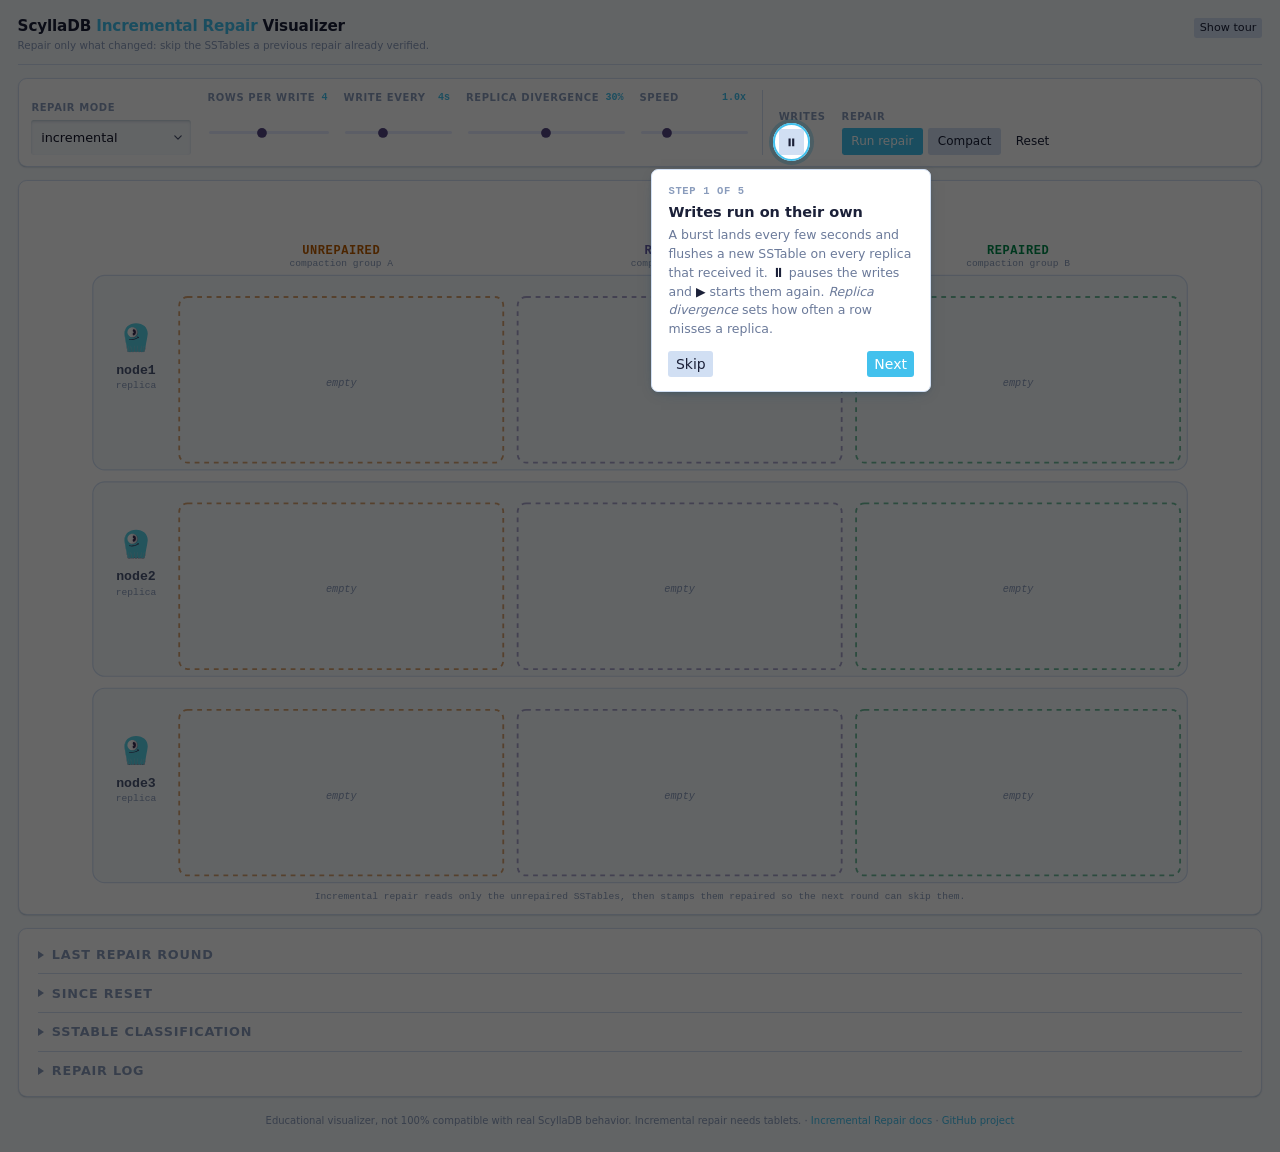
==== index.html @ 6dd3672c "Squashed 'docs/source/_extra/demos/repair-viz/' content from commit 6fc7d7c git-subtree-dir: docs/so" ====
<!doctype html>
<html lang="en">
<head>
<meta charset="UTF-8" />
<meta name="viewport" content="width=device-width, initial-scale=1" />
<title>ScyllaDB Incremental Repair — What Gets Read, What Gets Skipped</title>
<link rel="icon" type="image/svg+xml" href="favicon.svg" />
<script>
// ScyllaDB DS theme boot snippet (runs before the stylesheet so there's no flash).
// Same contract as the HA simulator: no manual toggle, just follow the OS.
(function () {
  var KEY = "scylladb-ds-theme";
  var root = document.documentElement;
  var sysDark = window.matchMedia("(prefers-color-scheme: dark)");
  function resolve(pref) { return pref === "system" ? (sysDark.matches ? "dark" : "light") : pref; }
  function setTheme(pref) { root.setAttribute("data-theme", resolve(pref)); }
  setTheme(localStorage.getItem(KEY) || "system");
  sysDark.addEventListener("change", function () {
    if ((localStorage.getItem(KEY) || "system") === "system") setTheme("system");
  });
})();
</script>
<link rel="stylesheet" href="scylladb-ds.css" />
<style>
  /* ---------- bridge: local var names -> ScyllaDB DS tokens ----------
     Same bridge the HA simulator uses, so both demos inherit whichever DS token
     is active for the current data-theme without rewriting every call site. */
  :root {
    --bg: var(--bg-page);
    --surface: var(--bg-surface);
    --surface-2: var(--bg-surface-alt);
    --border: var(--border-color);
    --text: var(--text-color);
    --text-dim: var(--text-muted);
    --text-faint: var(--text-disabled);

    --accent: var(--btn-primary-bg);
    --accent-ink: var(--btn-primary-text);
    --ok: var(--status-success);
    --ok-bg: var(--status-success-bg);
    --danger: var(--status-error);
    --danger-bg: var(--status-error-bg);
    --warn: var(--status-warning);
    --warn-bg: var(--status-warning-bg);
    --info: var(--status-info);
    --info-bg: var(--status-info-bg);

    /* The three repair classifications ScyllaDB actually keeps apart
       (replica::repair_sstable_classification): unrepaired, repairing, repaired. */
    --lane-unrepaired: var(--status-warning);
    --lane-repairing: var(--color-secondary-500);
    --lane-repaired: var(--status-success);

    --font-ui: var(--font-family);
  }

  * { box-sizing: border-box; }

  body {
    margin: 0;
    background: var(--bg);
    color: var(--text);
    font-family: var(--font-ui);
    font-size: 14px;
    line-height: 1.5;
  }

  .wrap {
    /* 80% zoom, same trick as the HA simulator: `zoom` reflows at the smaller size so the
       stage, side panel and log all fit one laptop screen. Scoped to .wrap so the tour's
       position:fixed overlay stays in true viewport coordinates. */
    zoom: 0.8;
    max-width: 1800px;
    margin: 0 auto;
    padding: 22px 22px 30px;
    display: flex;
    flex-direction: column;
    gap: 16px;
  }

  /* ---------- header ---------- */
  header.top {
    display: flex;
    align-items: baseline;
    justify-content: space-between;
    gap: 16px;
    flex-wrap: wrap;
    border-bottom: var(--border-w) solid var(--border);
    padding-bottom: 14px;
  }
  header.top h1 {
    font-size: 19px;
    font-weight: 700;
    margin: 0;
    letter-spacing: -0.01em;
    text-wrap: balance;
    font-family: var(--font-family);
  }
  header.top h1 span.accent { color: var(--accent); }
  header.top .sub { font-size: 13px; color: var(--text-faint); margin-top: 2px; }
  .head-actions { display: flex; gap: 8px; align-items: center; }

  /* ---------- controls ---------- */
  .controls {
    background: var(--surface);
    border: var(--border-w) solid var(--border);
    border-radius: var(--radius-xl);
    box-shadow: var(--shadow-1);
    padding: 14px 16px;
    display: flex;
    flex-wrap: wrap;
    gap: 16px 20px;
    align-items: flex-end;
  }
  .ctrl { display: flex; flex-direction: column; gap: 6px; min-width: 112px; }
  .ctrl label {
    font-size: 12.5px;
    text-transform: uppercase;
    letter-spacing: 0.06em;
    color: var(--text-faint);
    font-weight: 600;
    display: flex;
    justify-content: space-between;
    gap: 8px;
  }
  .ctrl label .val {
    font-family: var(--font-mono);
    font-variant-numeric: tabular-nums;
    color: var(--accent);
    font-weight: 700;
    letter-spacing: 0;
    text-transform: none;
  }
  .ctrl select.form-input { width: 100%; }
  #ctrlMode { min-width: 200px; }
  #ctrlMode select.form-input { font-size: 16px; padding-top: 10px; padding-bottom: 10px; }
  .divider { width: 1px; align-self: stretch; background: var(--border); }
  .actions { display: flex; gap: 6px; flex-wrap: wrap; align-items: center; }
  /* Tape-recorder transport for the writer. The DS icon font (./fonts/fonticon.ttf) is not
     vendored with the stylesheet, so .icon-play/.icon-pause would render as missing glyphs —
     these are inline SVG instead, inheriting the button's own colour. */
  .transport { display: flex; gap: 6px; align-items: center; }
  .transport .btn { padding: 8px; }
  .tape { width: 16px; height: 16px; display: block; fill: currentColor; }
  /* An author `display` beats the UA [hidden] rule, so the inactive glyph needs saying twice —
     without this the button shows the play triangle and the pause bars at once. */
  .tape[hidden] { display: none; }

  /* ---------- main layout ---------- */
  .stage-row {
    display: flex;
    gap: 16px;
    align-items: stretch;
    flex-wrap: wrap;
  }
  .stage-card {
    flex: 1 1 100%;
    background: var(--surface);
    border: var(--border-w) solid var(--border);
    border-radius: var(--radius-xl);
    box-shadow: var(--shadow-1);
    padding: 10px;
    min-width: 420px;
  }
  /* The stage takes 90% of the row width, centred. The viewBox is constant, so the height
     follows the width and the page does not jump as sstables come and go. The diagram scales
     with the frame, which also sets the size of its text. */
  #stage { width: 90%; height: auto; display: block; margin: 0 auto; }

  /* The stats panel sits under the stage. Each section is a fold, closed by default. */
  .side-card {
    flex: 1 1 100%;
    background: var(--surface);
    border: var(--border-w) solid var(--border);
    border-radius: var(--radius-xl);
    box-shadow: var(--shadow-1);
    padding: 8px 24px;
    display: flex;
    flex-direction: column;
  }
  .stat-block { border-top: var(--border-w) solid var(--border); padding: 4px 0; }
  .stat-block:first-child { border-top: none; }
  .stat-block[open] { padding-bottom: 16px; }
  .side-h {
    font-size: 16px;
    text-transform: uppercase;
    letter-spacing: 0.06em;
    color: var(--text-faint);
    font-weight: 600;
    margin: 0;
    display: inline;
  }
  .stat-block summary {
    cursor: pointer;
    list-style: none;
    display: flex;
    align-items: center;
    gap: 6px;
    gap: 10px;
    padding: 10px 0;
  }
  .stat-block summary::-webkit-details-marker { display: none; }
  .stat-block summary::before {
    content: "";
    width: 0; height: 0;
    border-left: 8px solid var(--text-faint);
    border-top: 6px solid transparent;
    border-bottom: 6px solid transparent;
    transition: transform .15s;
  }
  .stat-block[open] summary::before { transform: rotate(90deg); }
  .stat-block[open] summary { margin-bottom: 8px; }

  .kv { display: flex; justify-content: space-between; gap: 10px; font-size: 17px; padding: 3px 0; }
  .kv .k { color: var(--text-dim); }
  .kv .v { font-family: var(--font-mono); font-variant-numeric: tabular-nums; font-weight: 700; }
  .kv .v.ok { color: var(--ok); }
  .kv .v.warn { color: var(--warn); }
  .kv .v.dim { color: var(--text-faint); font-weight: 400; }

  .bar-row { margin-top: 10px; }
  .bar-label { display: flex; justify-content: space-between; font-size: 15px; color: var(--text-faint); margin-bottom: 5px; }
  .bar-label .amt { font-family: var(--font-mono); font-variant-numeric: tabular-nums; }
  .bar-track { height: 12px; background: var(--surface-2); border-radius: var(--radius-full); overflow: hidden; }
  .bar-fill { height: 100%; border-radius: var(--radius-full); transition: width .4s ease; }
  .bar-fill.full { background: var(--text-faint); }
  .bar-fill.inc { background: var(--ok); }

  .legend { display: flex; flex-direction: column; gap: 6px; }
  .legend-item { display: flex; align-items: center; gap: 10px; font-size: 17px; color: var(--text-dim); }
  .swatch { width: 16px; height: 16px; border-radius: 3px; border: 2px solid; flex: none; background: var(--surface); }
  .swatch.unrepaired { border-color: var(--lane-unrepaired); }
  .swatch.repairing { border-color: var(--lane-repairing); }
  .swatch.repaired { border-color: var(--lane-repaired); }
  .swatch.skipped { border-color: var(--text-faint); border-style: dashed; }

  .note { font-size: 15px; color: var(--text-faint); line-height: 1.5; }
  .note code, .mono { font-family: var(--font-mono); font-size: 14px; color: var(--text-dim); }

  /* ---------- log ---------- */
  /* The log is the last fold of the stats panel. */
  .log-actions { display: flex; justify-content: flex-end; margin-top: 8px; }
  .log-body {
    height: 190px;
    overflow-y: auto;
    font-family: var(--font-mono);
    font-size: 12.5px;
    padding-right: 10px;
    display: flex;
    flex-direction: column-reverse;
  }
  .log-line {
    padding: 3px 0;
    border-bottom: 1px dashed var(--border);
    display: flex;
    gap: 10px;
    color: var(--text-dim);
  }
  .log-line .t { color: var(--text-faint); flex: none; font-variant-numeric: tabular-nums; }
  .log-line .tag {
    flex: none;
    font-weight: 700;
    border-radius: var(--radius-sm);
    padding: 0 5px;
    min-width: 62px;
    text-align: center;
    font-size: 12.5px;
  }
  .log-line.success .tag { background: var(--ok-bg); color: var(--ok); }
  .log-line.fail .tag { background: var(--danger-bg); color: var(--danger); }
  .log-line.info .tag { background: var(--surface-2); color: var(--text-faint); }
  .log-line.warn .tag { background: var(--warn-bg); color: var(--warn); }
  .log-line.repair .tag { background: var(--info-bg); color: var(--info); }

  .page-footer {
    text-align: center;
    font-size: 12.5px;
    color: var(--text-faint);
    padding-top: 4px;
  }
  .page-footer a { color: var(--accent); text-decoration: none; }
  .page-footer a:hover, .page-footer a:focus-visible { text-decoration: underline; }

  /* ---------- svg elements ---------- */
  .band-box { fill: var(--surface-2); stroke: var(--border); stroke-width: 1; }
  .band-label { fill: var(--text); font-family: var(--font-mono); font-size: 11px; font-weight: 700; text-anchor: middle; }
  .band-sub { fill: var(--text-faint); font-family: var(--font-mono); font-size: 8px; text-anchor: middle; }

  .lane-box { fill: none; stroke-width: 1.5; stroke-dasharray: 4 4; opacity: .55; }
  .lane-box.unrepaired { stroke: var(--lane-unrepaired); }
  .lane-box.repairing { stroke: var(--lane-repairing); }
  .lane-box.repaired { stroke: var(--lane-repaired); }
  .lane-head { font-family: var(--font-mono); font-size: 10px; font-weight: 700; text-anchor: middle; letter-spacing: .05em; }
  .lane-head.unrepaired { fill: var(--lane-unrepaired); }
  .lane-head.repairing { fill: var(--lane-repairing); }
  .lane-head.repaired { fill: var(--lane-repaired); }
  .lane-sub { fill: var(--text-faint); font-family: var(--font-mono); font-size: 8px; text-anchor: middle; }
  /* Per-lane summaries hug the lane edges, so they need their own anchors — a presentation
     attribute would lose to the .lane-sub rule above. */
  .lane-meta { fill: var(--text-faint); font-family: var(--font-mono); font-size: 8px; text-anchor: start; }
  .lane-ovf { fill: var(--text-faint); font-family: var(--font-mono); font-size: 8px; text-anchor: end; }
  .lane-empty { fill: var(--text-faint); font-family: var(--font-mono); font-size: 8.5px; text-anchor: middle; font-style: italic; }

  .sst { transition: transform .45s cubic-bezier(.4,0,.2,1), opacity .3s; }
  .sst-box { fill: var(--surface); stroke-width: 1.8; rx: 5; }
  .sst.unrepaired .sst-box { stroke: var(--lane-unrepaired); }
  .sst.repairing .sst-box { stroke: var(--lane-repairing); }
  .sst.repaired .sst-box { stroke: var(--lane-repaired); }
  .sst.skipped .sst-box { stroke: var(--text-faint); stroke-dasharray: 4 3; }
  .sst.skipped { opacity: .45; }
  .sst-name { fill: var(--text); font-family: var(--font-mono); font-size: 9px; font-weight: 700; }
  .sst-size { fill: var(--text-faint); font-family: var(--font-mono); font-size: 8px; text-anchor: end; font-variant-numeric: tabular-nums; }
  .sst-rows { fill: var(--text-dim); font-family: var(--font-mono); font-size: 8px; }
  .sst-meta { font-family: var(--font-mono); font-size: 8px; font-variant-numeric: tabular-nums; }
  .sst-meta.zero { fill: var(--text-faint); }
  .sst-meta.set { fill: var(--lane-repaired); font-weight: 700; }
  .sst-flag {
    font-family: var(--font-mono); font-size: 8px; font-weight: 700; text-anchor: end;
    letter-spacing: .04em;
  }
  .sst-flag.skip { fill: var(--text-faint); }
  .sst-flag.read { fill: var(--lane-repairing); }


  .wire { fill: none; stroke: var(--lane-repairing); stroke-width: 1.4; stroke-dasharray: 5 4; opacity: .8; }
  .wire.match { stroke: var(--ok); }
  .wire-label {
    font-family: var(--font-mono); font-size: 9px; font-weight: 700; text-anchor: middle;
    paint-order: stroke; stroke: var(--surface); stroke-width: 3px; stroke-linejoin: round;
    fill: var(--lane-repairing);
  }
  .wire-label.match { fill: var(--ok); }
  .packet { fill: var(--lane-repairing); }
  .packet-label {
    font-family: var(--font-mono); font-size: 9px; font-weight: 700; text-anchor: middle;
    paint-order: stroke; stroke: var(--surface); stroke-width: 3px; stroke-linejoin: round;
    fill: var(--lane-repairing);
  }
  .phase-badge {
    font-family: var(--font-mono); font-size: 11.5px; font-weight: 700; letter-spacing: .06em;
    text-anchor: start; fill: var(--lane-repairing);
  }
  .arrow-head { fill: var(--lane-repairing); }

  ::-webkit-scrollbar { width: 8px; height: 8px; }
  ::-webkit-scrollbar-thumb { background: var(--border); border-radius: var(--radius-sm); }

  @media (prefers-reduced-motion: reduce) {
    * { transition-duration: 0.01ms !important; }
  }

  @media (max-width: 860px) {
    .controls { flex-direction: column; align-items: stretch; }
    .divider { display: none; }
    /* Narrow: let the stage shrink to the diagram's own aspect ratio instead of
       leaving a tall letterboxed frame around it. */
    .stage-card { min-height: 0; }
  }

  /* ---------- guided tour ---------- */
  .tour-overlay { position: fixed; inset: 0; z-index: 9998; background: transparent; }
  .tour-highlight {
    position: fixed;
    z-index: 9999;
    pointer-events: none;
    border: 2px solid var(--accent);
    border-radius: 10px;
    box-shadow: 0 0 0 9999px rgba(0, 0, 0, .6), 0 0 0 4px color-mix(in srgb, var(--accent) 35%, transparent);
    transition: left .2s ease, top .2s ease, width .2s ease, height .2s ease;
  }
  .tour-tooltip {
    position: fixed;
    z-index: 10000;
    width: 280px;
    max-width: calc(100vw - 24px);
    background: var(--bg-surface);
    border: var(--border-w) solid var(--border);
    border-radius: var(--radius-lg);
    box-shadow: var(--shadow-3);
    padding: 14px 16px;
    transition: left .2s ease, top .2s ease;
  }
  .tour-step {
    font-family: var(--font-mono);
    font-size: 10.5px;
    font-weight: 700;
    letter-spacing: .06em;
    color: var(--text-faint);
    text-transform: uppercase;
    margin-bottom: 4px;
  }
  .tour-title { font-size: 14.5px; font-weight: 700; color: var(--text-emphasis); margin: 0 0 6px; }
  .tour-body { font-size: 12.5px; color: var(--text-dim); line-height: 1.5; margin: 0 0 12px; }
  .tour-actions { display: flex; align-items: center; justify-content: space-between; gap: 8px; }
  .tour-actions-right { display: flex; gap: 6px; }
</style>
</head>
<body>
<div class="wrap">

  <header class="top">
    <div>
      <h1>ScyllaDB <span class="accent">Incremental Repair</span> Visualizer</h1>
      <div class="sub">Repair only what changed: skip the SSTables a previous repair already verified.</div>
    </div>
    <div class="head-actions">
      <button type="button" class="btn btn--xs" id="btnShowTour">Show tour</button>
    </div>
  </header>

  <div class="controls">
    <div class="ctrl" id="ctrlMode" title="nodetool cluster repair --incremental-mode <mode>">
      <label for="modeSelect">Repair Mode</label>
      <select id="modeSelect" class="form-input">
        <option value="incremental" selected>incremental</option>
        <option value="full">full</option>
        <option value="disabled">disabled</option>
      </select>
    </div>
    <div class="ctrl">
      <label>Rows per write <span class="val" id="rowsVal">4</span></label>
      <input type="range" id="rowsRange" min="1" max="8" value="4" step="1" />
    </div>
    <div class="ctrl" title="How often the auto-writer flushes a new burst of rows.">
      <label>Write every <span class="val" id="everyVal">4s</span></label>
      <input type="range" id="everyRange" min="1" max="10" value="4" step="1" />
    </div>
    <div class="ctrl" title="Chance that a given row never reaches a given replica — a dropped mutation, a node that was down, an expired hint. This is the divergence repair has to fix.">
      <label>Replica divergence <span class="val" id="divVal">30%</span></label>
      <input type="range" id="divRange" min="0" max="60" value="30" step="10" />
    </div>
    <div class="ctrl">
      <label>Speed <span class="val" id="speedVal">1.0x</span></label>
      <input type="range" id="speedRange" min="0.5" max="3" value="1" step="0.5" />
    </div>

    <div class="divider"></div>

    <div class="ctrl" style="min-width:auto;">
      <label>Writes</label>
      <div class="transport">
        <button type="button" class="btn btn--sm btn--icon" id="btnPauseWrites"
                title="Pause writes" aria-label="Pause writes" aria-pressed="false">
          <svg class="tape" id="iconPause" viewBox="0 0 16 16" aria-hidden="true">
            <path d="M4.4 3.2h2.7v9.6H4.4zM8.9 3.2h2.7v9.6H8.9z" />
          </svg>
          <svg class="tape" id="iconPlay" viewBox="0 0 16 16" aria-hidden="true" hidden>
            <path d="M4.8 3.1 12.9 8l-8.1 4.9z" />
          </svg>
        </button>
      </div>
    </div>

    <div class="ctrl" style="min-width:auto;">
      <label>Repair</label>
      <div class="actions">
        <button type="button" class="btn btn--sm btn--primary" id="btnRepair">Run repair</button>
        <button type="button" class="btn btn--sm" id="btnCompact">Compact</button>
        <button type="button" class="btn btn--sm btn--text" id="btnReset">Reset</button>
      </div>
    </div>
  </div>

  <div class="stage-row">
    <div class="stage-card">
      <svg id="stage" viewBox="0 0 920 598" xmlns="http://www.w3.org/2000/svg">
        <defs>
          <marker id="arrowSync" viewBox="0 0 10 10" refX="8.5" refY="5" markerWidth="7" markerHeight="7" orient="auto-start-reverse">
            <path class="arrow-head" d="M0,0 L10,5 L0,10 z"></path>
          </marker>
        <symbol id="scyllaLogo" viewBox="0 0 200 200">
<path d="M147.946 191.992C147.081 195.819 143.672 198.453 139.866 198.453C139.42 198.453 138.969 198.416 138.516 198.342L138.469 198.332L137.658 198.139L138.234 197.549C139.472 196.317 140.37 194.825 140.834 193.232C141.093 192.309 141.217 191.522 141.337 190.759C141.391 190.418 141.446 190.077 141.509 189.727L143.189 179.557C143.934 174.947 144.641 170.375 145.29 165.968C145.33 165.687 145.143 165.421 144.864 165.362C144.574 165.302 144.285 165.488 144.223 165.779C143.303 170.118 142.374 174.653 141.466 179.252L139.507 189.379C139.443 189.695 139.381 190.021 139.321 190.345C139.169 191.153 139.012 191.988 138.824 192.613C138.297 194.348 137.153 195.884 135.602 196.936C135.435 197.05 135.264 197.162 135.089 197.261C134.219 197.767 133.262 198.104 132.243 198.263C131.234 198.423 130.215 198.4 129.218 198.194C128.126 197.974 127.047 197.496 126.099 196.813L125.728 196.545L125.99 196.171C126.743 195.098 127.273 193.926 127.563 192.688C127.78 191.738 127.856 190.918 127.927 190.126C127.957 189.802 127.987 189.479 128.026 189.153L129.04 178.935C129.484 174.272 129.89 169.681 130.244 165.29C130.266 165.008 130.063 164.753 129.781 164.712C129.639 164.692 129.496 164.728 129.38 164.815C129.263 164.9 129.188 165.027 129.168 165.169C128.535 169.528 127.906 174.094 127.298 178.741L126.005 188.934C125.963 189.243 125.925 189.556 125.888 189.865C125.783 190.724 125.684 191.535 125.522 192.181C125.339 192.929 125.038 193.655 124.629 194.343C124.044 195.325 123.238 196.191 122.301 196.848L122.225 196.902C122.175 196.941 122.124 196.977 122.07 197.012C120.407 198.107 118.296 198.569 116.285 198.275C114.304 197.998 112.425 196.937 111.134 195.365C110.82 194.993 110.533 194.579 110.284 194.137L110.18 193.953L110.25 193.753C110.407 193.315 110.543 192.841 110.651 192.347C110.858 191.428 110.873 190.363 110.882 189.66L110.964 184.608C111.077 178.568 111.131 171.962 111.126 164.409C111.126 164.123 110.9 163.887 110.614 163.871C110.319 163.858 110.06 164.08 110.042 164.378C109.597 171.917 109.268 178.516 109.033 184.552L108.817 189.712C108.779 190.581 108.752 191.209 108.589 191.922C108.393 192.753 108.138 193.438 107.809 194.019C107.794 194.047 107.77 194.087 107.745 194.124C106.282 196.746 103.374 198.42 100.493 198.357H100.37C97.4903 198.357 94.7145 196.716 93.2882 194.152C93.2414 194.081 93.2164 194.041 93.1947 193.998C92.7988 193.305 92.5734 192.527 92.4197 191.927C92.251 191.171 92.2243 190.509 92.1876 189.595L91.9754 184.55C91.7249 178.179 91.3926 171.582 90.9617 164.378C90.9433 164.094 90.7061 163.871 90.4205 163.871C90.1216 163.871 89.8777 164.112 89.8777 164.409C89.8627 171.603 89.9145 178.211 90.033 184.608L90.1132 189.66C90.1182 190.764 90.1967 191.643 90.3504 192.354C90.469 192.864 90.6026 193.326 90.7562 193.757L90.828 193.954L90.7245 194.139C90.4756 194.579 90.1884 194.993 89.871 195.369C88.59 196.926 86.7144 197.989 84.7269 198.282C82.7211 198.578 80.6133 198.112 78.9398 197.005C78.8881 196.972 78.8363 196.934 78.7862 196.896L78.711 196.841C77.7757 196.18 76.9724 195.314 76.3861 194.335C75.977 193.65 75.6713 192.924 75.4826 192.178C75.3172 191.538 75.2204 190.734 75.1168 189.883C75.0784 189.567 75.04 189.248 74.9982 188.936L73.7039 178.736C73.0959 174.081 72.4663 169.514 71.835 165.165C71.7932 164.886 71.5477 164.679 71.2554 164.705C71.1101 164.717 70.9798 164.783 70.8846 164.893C70.7911 165.003 70.746 165.142 70.7577 165.285C71.1118 169.666 71.5176 174.257 71.9619 178.932L72.9757 189.158C73.0141 189.483 73.0442 189.808 73.0742 190.137C73.146 190.925 73.2195 191.739 73.4416 192.688C73.7389 193.92 74.2701 195.088 75.0233 196.158L75.2872 196.532L74.9164 196.799C73.9694 197.484 72.8905 197.966 71.7932 198.192C70.7995 198.405 69.7756 198.43 68.7535 198.265C67.7447 198.102 66.7911 197.762 65.9209 197.256C65.7455 197.155 65.5752 197.042 65.4065 196.927C63.8683 195.879 62.7242 194.347 62.1831 192.608C61.991 191.992 61.8357 191.164 61.687 190.365C61.6253 190.033 61.5618 189.7 61.4966 189.379L59.5359 179.247C58.629 174.653 57.702 170.119 56.7801 165.775C56.72 165.499 56.4594 165.315 56.1722 165.353C55.8766 165.396 55.6711 165.671 55.7129 165.965C56.3626 170.38 57.069 174.953 57.8139 179.557L59.4958 189.733C59.5593 190.077 59.6144 190.42 59.6678 190.762C59.7864 191.522 59.91 192.309 60.1756 193.233C60.6515 194.824 61.5551 196.316 62.786 197.542L63.434 198.189L62.5271 198.33C58.1647 199.048 54.0243 196.266 53.0623 192.008C52.9905 191.673 49.9909 177.646 46.5287 160.268L46.522 160.276C49.5366 180.672 51.5241 192.168 51.5609 192.341V192.349L51.5692 192.379C51.6293 192.643 51.7045 192.916 51.8014 193.215C51.8247 193.288 51.8515 193.359 51.8765 193.433L51.8982 193.494C51.96 193.67 52.0268 193.841 52.097 194.009C52.1437 194.121 52.1938 194.232 52.2456 194.343C52.3108 194.481 52.3776 194.614 52.4477 194.747L52.4728 194.795C52.5295 194.903 52.5863 195.011 52.6481 195.116C52.6832 195.176 52.7183 195.231 52.7533 195.287L52.7834 195.335C52.9922 195.674 53.221 196 53.4615 196.301L53.4949 196.344C53.6202 196.499 53.7571 196.655 53.9258 196.838L53.9959 196.912C54.1529 197.079 54.3049 197.228 54.4603 197.373L54.4653 197.378C54.4653 197.378 54.4786 197.389 54.4853 197.396L54.4886 197.399C56.3225 199.074 58.6808 199.992 61.1426 199.992C61.6804 199.992 62.2232 199.947 62.7576 199.859L63.6512 199.719L66.5422 199.269C67.1685 199.508 67.8216 199.684 68.4946 199.792C69.0174 199.877 69.5485 199.92 70.0713 199.92C70.751 199.92 71.4324 199.849 72.0972 199.706C73.3899 199.438 74.6709 198.868 75.7916 198.059L76.1623 197.791L76.8321 197.308C77.1427 197.595 77.4718 197.863 77.8175 198.106L77.8776 198.149C77.9494 198.202 78.0246 198.257 78.0997 198.307C79.6613 199.339 81.5887 199.914 83.5161 199.914C83.9921 199.914 84.4681 199.879 84.934 199.811C87.289 199.465 89.512 198.207 91.0301 196.361C91.3759 195.952 91.6999 195.488 91.9871 194.993C93.684 197.979 96.9592 199.904 100.355 199.904H100.463C100.52 199.904 100.577 199.904 100.634 199.904C104.012 199.904 107.282 197.981 108.998 194.998C109.28 195.485 109.602 195.947 109.958 196.369C111.476 198.219 113.704 199.477 116.061 199.806C116.517 199.872 116.996 199.907 117.472 199.907C119.401 199.907 121.327 199.339 122.893 198.307C122.977 198.252 123.047 198.2 123.119 198.147L123.176 198.106C123.518 197.865 123.845 197.6 124.156 197.316L124.824 197.8L125.195 198.067C126.321 198.878 127.603 199.445 128.906 199.708C129.561 199.842 130.237 199.912 130.91 199.912C131.43 199.912 131.954 199.87 132.47 199.789C133.319 199.656 134.134 199.418 134.905 199.076L137.292 199.643L138.104 199.836L138.129 199.84L138.154 199.845L138.201 199.855L138.227 199.86L138.254 199.865C138.782 199.952 139.32 199.997 139.852 199.997C144.392 199.997 148.412 196.784 149.412 192.357C149.454 192.161 151.445 180.211 154.663 159.306C151.123 177.117 148.018 191.651 147.946 191.988V191.992Z" fill="#3B2D55"/>
<path d="M100.5 39C62.5238 39 36 62.5028 36 96.1526C36 105.504 41.7103 136.124 46.5237 160.273C49.9876 177.652 52.9855 191.678 53.0574 192.013C54.0194 196.269 58.158 199.053 62.5222 198.335L63.4291 198.194L62.7811 197.547C61.5501 196.321 60.6483 194.828 60.1706 193.238C59.9067 192.314 59.7831 191.528 59.6629 190.767C59.6094 190.423 59.5543 190.081 59.4908 189.738L57.809 179.562C57.0658 174.958 56.3576 170.385 55.7079 165.97C55.6645 165.676 55.8699 165.401 56.1672 165.358C56.4561 165.32 56.7167 165.504 56.7751 165.78C57.6971 170.124 58.624 174.658 59.5309 179.252L61.4917 189.384C61.5568 189.703 61.6203 190.038 61.6821 190.37C61.8324 191.169 61.9861 191.997 62.1781 192.613C62.7193 194.35 63.8633 195.882 65.4015 196.932C65.5702 197.047 65.7406 197.16 65.9159 197.261C66.7861 197.767 67.7398 198.107 68.7485 198.27C69.7707 198.436 70.7945 198.411 71.7882 198.197C72.8855 197.971 73.9645 197.487 74.9114 196.804L75.2822 196.537L75.0183 196.163C74.2651 195.093 73.734 193.924 73.4367 192.693C73.2162 191.744 73.1411 190.93 73.0693 190.142C73.0392 189.813 73.0091 189.486 72.9707 189.163L71.9569 178.937C71.5127 174.262 71.1068 169.671 70.7527 165.29C70.741 165.145 70.7861 165.008 70.8797 164.898C70.9732 164.788 71.1051 164.722 71.2504 164.71C71.5427 164.683 71.7882 164.89 71.83 165.17C72.4613 169.521 73.091 174.086 73.6989 178.741L74.9933 188.941C75.0367 189.253 75.0734 189.571 75.1119 189.888C75.2154 190.739 75.3123 191.543 75.4776 192.183C75.6664 192.929 75.972 193.655 76.3812 194.34C76.9674 195.317 77.7708 196.183 78.706 196.846L78.7812 196.901C78.833 196.939 78.8831 196.977 78.9349 197.01C80.6084 198.117 82.7144 198.581 84.722 198.287C86.7078 197.994 88.5851 196.931 89.8661 195.374C90.1834 194.998 90.4707 194.584 90.7195 194.144L90.8231 193.959L90.7513 193.762C90.5976 193.33 90.464 192.869 90.3454 192.359C90.1901 191.648 90.1133 190.769 90.1082 189.665L90.0281 184.613C89.9095 178.215 89.8577 171.608 89.8728 164.414C89.8728 164.117 90.1149 163.876 90.4156 163.876C90.7012 163.876 90.9383 164.1 90.9567 164.383C91.3876 171.587 91.72 178.186 91.9705 184.555L92.1826 189.6C92.2193 190.514 92.2461 191.176 92.4147 191.932C92.5667 192.53 92.7939 193.31 93.1897 194.003C93.2114 194.046 93.2365 194.084 93.2832 194.157C94.7095 196.721 97.4854 198.361 100.365 198.361H100.488C103.369 198.423 106.277 196.75 107.74 194.129C107.765 194.091 107.79 194.052 107.804 194.024C108.133 193.443 108.388 192.758 108.584 191.927C108.746 191.214 108.774 190.586 108.812 189.717L109.028 184.557C109.263 178.521 109.592 171.922 110.037 164.383C110.055 164.085 110.314 163.863 110.609 163.876C110.895 163.892 111.119 164.128 111.121 164.414C111.126 171.967 111.072 178.573 110.959 184.613L110.877 189.665C110.868 190.368 110.855 191.433 110.646 192.352C110.538 192.846 110.402 193.32 110.245 193.758L110.175 193.958L110.279 194.142C110.528 194.584 110.815 194.998 111.129 195.37C112.42 196.942 114.299 198.004 116.28 198.28C118.291 198.574 120.402 198.112 122.065 197.017C122.119 196.982 122.169 196.946 122.22 196.907L122.296 196.853C123.234 196.196 124.039 195.33 124.624 194.348C125.033 193.66 125.334 192.934 125.517 192.186C125.679 191.54 125.778 190.727 125.883 189.87C125.92 189.561 125.958 189.248 126 188.939L127.293 178.746C127.901 174.098 128.53 169.533 129.163 165.174C129.183 165.031 129.26 164.904 129.375 164.82C129.491 164.733 129.634 164.697 129.776 164.717C130.059 164.757 130.261 165.012 130.239 165.295C129.885 169.685 129.477 174.277 129.035 178.94L128.021 189.158C127.983 189.486 127.952 189.807 127.922 190.131C127.849 190.923 127.774 191.743 127.558 192.693C127.268 193.931 126.738 195.103 125.985 196.176L125.723 196.55L126.094 196.818C127.041 197.501 128.121 197.979 129.213 198.199C130.211 198.405 131.229 198.43 132.238 198.268C133.257 198.109 134.214 197.772 135.084 197.266C135.259 197.165 135.43 197.054 135.597 196.941C137.148 195.889 138.292 194.353 138.819 192.618C139.007 191.993 139.164 191.158 139.316 190.35C139.378 190.026 139.438 189.702 139.502 189.384L141.461 179.257C142.369 174.658 143.296 170.123 144.218 165.784C144.28 165.493 144.569 165.307 144.859 165.366C145.138 165.425 145.325 165.692 145.285 165.973C144.636 170.38 143.931 174.952 143.184 179.562L141.504 189.732C141.441 190.082 141.386 190.421 141.332 190.764C141.212 191.526 141.088 192.316 140.829 193.236C140.365 194.83 139.467 196.322 138.229 197.554L137.653 198.144L138.464 198.337L138.511 198.347C138.964 198.421 139.416 198.458 139.861 198.458C143.667 198.458 147.076 195.822 147.941 191.997C148.013 191.659 151.118 177.125 154.658 159.314C159.43 135.308 164.995 105.347 164.995 96.1576C165 62.5028 138.476 39 100.5 39Z" fill="#57D1E5"/>
<path d="M54.462 54.5662C42.8093 64.6682 36 79.1076 36 96.1527C36 112.231 52.8853 191.213 53.0574 192.014C53.4382 193.699 54.3233 195.148 55.5158 196.244C51.3271 176.301 37.9975 111.661 37.9975 96.6778C37.9975 79.8853 44.0017 65.3928 54.462 54.5662Z" fill="#93E1EF"/>
<path d="M83.2338 63.6694C67.7631 63.6694 55.175 76.1944 55.175 91.5876C55.175 106.981 67.7631 119.506 83.2338 119.506C98.7045 119.506 111.292 106.981 111.292 91.5876C111.292 76.1944 98.7045 63.6694 83.2338 63.6694Z" fill="#4D9BB6"/>
<path d="M52.3909 89.3342C52.3909 104.727 64.9789 117.252 80.4513 117.252C95.9236 117.252 108.51 104.727 108.51 89.3342C108.51 73.9409 95.922 61.4143 80.4513 61.4143C64.9806 61.4143 52.3909 73.9393 52.3909 89.3342Z" fill="url(#paint0_linear_26_3)"/>
<path d="M99.6014 89.743C99.1905 101.465 90.7729 107.667 85.405 106.404C80.9056 105.346 80.3461 95.3948 83.1603 92.7824C85.0092 91.0675 88.6802 90.6022 88.7253 89.3641C88.7687 88.1277 85.1378 87.4082 83.4142 85.5686C80.7903 82.7684 82.0446 72.8807 86.6075 72.1363C92.0506 71.2489 100.012 78.019 99.6014 89.7413" fill="#3B2D55"/>
<g opacity="0.15">
<path d="M94.0297 74.9114C96.4615 77.9558 98.1734 82.4177 97.9763 88.0113C97.5655 99.7337 89.1478 105.935 83.7799 104.673C83.4292 104.589 83.1035 104.447 82.7996 104.264C83.4376 105.351 84.301 106.145 85.4033 106.404C90.7712 107.669 99.1889 101.465 99.5997 89.7429C99.8369 82.9711 97.2799 77.8561 94.0281 74.9114" fill="#3B2D55"/>
</g>
<path d="M63.1919 128.75C80.2509 131.226 98.1417 126.994 112.231 117.139C114.19 115.841 116.204 118.663 114.287 120.069C106.82 125.139 98.3922 128.787 89.5921 130.766C80.8004 132.749 71.6429 133.064 62.7526 131.697C61.9359 131.57 61.3764 130.811 61.5017 129.998C61.6269 129.192 62.3818 128.637 63.1919 128.752" fill="#4D9BB6"/>
<path d="M114.204 121.799C113.723 119.544 111.668 117.779 109.409 117.699C107.039 117.533 107.194 114.068 109.572 114.115C111.498 114.369 113.29 115.39 114.539 116.776C115.608 117.802 117.956 122.411 115.475 122.75C114.863 122.798 114.322 122.379 114.204 121.797" fill="#4D9BB6"/>
<path d="M62.6273 127.491C79.6863 129.967 97.5771 125.734 111.667 115.88C113.626 114.582 115.64 117.404 113.723 118.81C106.255 123.88 97.8276 127.527 89.0275 129.507C80.2358 131.489 71.0783 131.805 62.188 130.437C61.3713 130.311 60.8118 129.551 60.9371 128.739C61.0623 127.933 61.8173 127.378 62.6273 127.492" fill="#3B2D55"/>
<path d="M113.639 120.539C113.158 118.284 111.104 116.519 108.844 116.44C106.474 116.274 106.629 112.809 109.008 112.855C110.933 113.109 112.726 114.13 113.975 115.516C115.044 116.543 117.392 121.153 114.91 121.49C114.299 121.538 113.758 121.119 113.639 120.538" fill="#3B2D55"/>
<defs>
<linearGradient id="paint0_linear_26_3" x1="108.51" y1="89.3342" x2="52.3909" y2="89.3342" gradientUnits="userSpaceOnUse">
<stop stop-color="#CECAD5"/>
<stop offset="0.66" stop-color="white"/>
<stop offset="1" stop-color="white"/>
</linearGradient>
</defs>
</symbol>
        </defs>
        <g id="bgLayer"></g>
        <g id="sstLayer"></g>
        <g id="fxLayer"></g>
      </svg>
    </div>

    <aside class="side-card">
      <details class="stat-block">
        <summary><h2 class="side-h">Last repair round</h2></summary>
        <div class="kv"><span class="k">Mode</span><span class="v" id="statMode">—</span></div>
        <div class="kv"><span class="k">SSTables read</span><span class="v warn" id="statSstRead">—</span></div>
        <div class="kv"><span class="k">SSTables skipped</span><span class="v ok" id="statSstSkip">—</span></div>
        <div class="kv"><span class="k">Rows synced</span><span class="v" id="statRows">—</span></div>

        <div class="bar-row">
          <div class="bar-label"><span>Full repair would read</span><span class="amt" id="barFullAmt">—</span></div>
          <div class="bar-track"><div class="bar-fill full" id="barFull" style="width:0%"></div></div>
        </div>
        <div class="bar-row">
          <div class="bar-label"><span>This repair actually read</span><span class="amt" id="barIncAmt">—</span></div>
          <div class="bar-track"><div class="bar-fill inc" id="barInc" style="width:0%"></div></div>
        </div>
        <div class="kv" style="margin-top:8px;"><span class="k">I/O avoided</span><span class="v ok" id="statSaved">—</span></div>
      </details>

      <details class="stat-block">
        <summary><h2 class="side-h">Since reset</h2></summary>
        <div class="kv"><span class="k">Repair rounds</span><span class="v" id="statRounds">0</span></div>
        <div class="kv"><span class="k">Read by repair</span><span class="v" id="statCumRead">0.0 MiB</span></div>
        <div class="kv"><span class="k">Full repair total</span><span class="v dim" id="statCumFull">0.0 MiB</span></div>
        <div class="kv"><span class="k">Cumulative saving</span><span class="v ok" id="statCumSaved">—</span></div>
      </details>

      <details class="stat-block">
        <summary><h2 class="side-h">SSTable classification</h2></summary>
        <div class="legend">
          <div class="legend-item"><span class="swatch unrepaired"></span>Unrepaired — new writes</div>
          <div class="legend-item"><span class="swatch repairing"></span>Repairing — in this session</div>
          <div class="legend-item"><span class="swatch repaired"></span>Repaired — skipped next round</div>
          <div class="legend-item"><span class="swatch skipped"></span>Skipped — never opened</div>
        </div>
        <div class="note" style="margin-top:6px;">
          Repaired means <code>repaired_at != 0</code><br />and <code>&lt;= sstables_repaired_at</code>.
        </div>
        <div class="note" style="margin-top:4px;">
          The repaired and unrepaired groups compact separately and never merge.
        </div>
      </details>

      <details class="stat-block">
        <summary><h2 class="side-h">Repair log</h2></summary>
        <div class="log-body" id="logBody"></div>
        <div class="log-actions"><button type="button" class="btn btn--xs" id="btnClearLog">Clear</button></div>
      </details>
    </aside>
  </div>

  <footer class="page-footer">
    Educational visualizer, not 100% compatible with real ScyllaDB behavior. Incremental repair needs tablets.
    &middot; <a href="https://docs.scylladb.com/manual/stable/features/incremental-repair.html" target="_blank" rel="noopener noreferrer">Incremental Repair docs</a>
    &middot; <a href="https://github.com/tzach/repair-viz" target="_blank" rel="noopener noreferrer">GitHub project</a>
  </footer>

</div>

<script>
(function () {
  "use strict";

  const NS = "http://www.w3.org/2000/svg";

  // ---------- geometry ----------
  const PHASE_Y = 37;
  const LANE_HEAD_Y = 54;
  const LANE_SUB_Y = 64;
  const BAND_TOP = 72;
  const BAND_H = 162;
  const BAND_GAP = 10;
  const LABEL_W = 72;
  const LANE_X = [76, 358, 640];
  const LANE_W = 270;
  const CARD_W = 121, CARD_H = 38, CARD_GAP_X = 8, CARD_GAP_Y = 6;
  const CARD_COLS = 2, CARD_ROWS = 3;
  const SLOTS = CARD_COLS * CARD_ROWS;
  const LANES = ["unrepaired", "repairing", "repaired"];
  // Sync traffic leaves and lands in the middle (repairing) lane — that is the only data a
  // repair session actually exchanges.
  const SYNC_X = LANE_X[1] + LANE_W / 2;
  const GUTTER_X = LANE_X[1] + LANE_W + 6;

  // Every row is charged the same size, so "bytes read" and "bytes skipped" stay easy to
  // follow — the point is the ratio, not a realistic row width.
  const ROW_MIB = 0.5;
  const NODE_NAMES = ["node1", "node2", "node3"];
  const TOKEN_RANGE = "(-3074457345618258603, 3074457345618258602]";

  const bandTop = (i) => BAND_TOP + i * (BAND_H + BAND_GAP);
  const bandCY = (i) => bandTop(i) + BAND_H / 2;

  // ---------- state ----------
  const state = {
    mode: "incremental",
    // Writes run on their own by default: the cluster is never idle, so the unrepaired lane
    // keeps filling between repair rounds the way it does in production.
    autoWrite: true,
    writeEverySec: 4,
    rowsPerWrite: 4,
    divergence: 30,
    speed: 1,
    busy: false,
    phase: "",
    nextSstId: 1,
    nextKeyId: 1,
    round: 0,
    // system.tablets.sstables_repaired_at for this tablet — a counter the topology
    // coordinator bumps by one after every successful incremental repair round.
    sstablesRepairedAt: 0,
    nodes: NODE_NAMES.map((name) => ({ name, ssts: [] })),
    last: null,
    cum: { read: 0, full: 0 },
  };

  // ---------- dom ----------
  const $ = (id) => document.getElementById(id);
  const bgLayer = $("bgLayer"), sstLayer = $("sstLayer"), fxLayer = $("fxLayer");
  const logBody = $("logBody");

  function el(tag, attrs, text) {
    const n = document.createElementNS(NS, tag);
    for (const k in attrs) n.setAttribute(k, attrs[k]);
    if (text !== undefined) n.textContent = text;
    return n;
  }

  // ---------- helpers ----------
  const sleep = (ms) => new Promise((r) => setTimeout(r, ms / state.speed));
  const mib = (v) => v.toFixed(1) + " MiB";
  const pick = (a) => a[Math.floor(Math.random() * a.length)];
  const plural = (n, w) => `${n} ${w}${n === 1 ? "" : "s"}`;
  const rowText = (r) => (r.ver === 1 ? r.key : r.key + "#" + r.ver);

  function log(kind, msg) {
    const line = document.createElement("div");
    line.className = "log-line " + kind;
    const d = new Date();
    const t = String(d.getHours()).padStart(2, "0") + ":" + String(d.getMinutes()).padStart(2, "0") +
              ":" + String(d.getSeconds()).padStart(2, "0");
    const tag = { info: "info", success: "repaired", fail: "error", warn: "diverged", repair: "repair" }[kind];
    line.innerHTML = '<span class="t"></span><span class="tag"></span><span class="m"></span>';
    line.querySelector(".t").textContent = t;
    line.querySelector(".tag").textContent = tag;
    line.querySelector(".m").textContent = msg;
    logBody.prepend(line);
    while (logBody.children.length > 200) logBody.lastChild.remove();
  }

  // repair::is_repaired() — an SSTable is repaired only if it carries a repaired_at stamp that
  // the tablet's own counter has already reached.
  function isRepaired(sst) {
    return sst.repairedAt !== 0 && sst.repairedAt <= state.sstablesRepairedAt;
  }
  function laneOf(sst) {
    if (sst.being) return "repairing";
    return isRepaired(sst) ? "repaired" : "unrepaired";
  }

  // The repair reader sees one merged view of the SSTables it opened: the newest version of
  // every row, not every historical version. Obsolete versions are never compared.
  function mergedView(ssts) {
    const m = new Map();
    for (const s of ssts) for (const r of s.rows) {
      const cur = m.get(r.key);
      if (!cur || r.ver > cur) m.set(r.key, r.ver);
    }
    return m;
  }
  function allKeys() {
    const m = new Map();
    for (const n of state.nodes) for (const [k, v] of mergedView(n.ssts)) {
      if (!m.has(k) || v > m.get(k)) m.set(k, v);
    }
    return m;
  }
  function newSst(node, rows, repairedAt, being) {
    const s = {
      id: state.nextSstId++, rows: rows.slice(),
      bytes: rows.length * ROW_MIB, repairedAt: repairedAt || 0,
      being: !!being, skipped: false, flag: "",
    };
    s.name = "sst-" + s.id;
    node.ssts.push(s);
    return s;
  }

  // ---------- static stage ----------
  function buildStage() {
    bgLayer.textContent = "";
    bgLayer.appendChild(el("text", { id: "phaseBadge", class: "phase-badge", x: 8, y: PHASE_Y }));

    const laneSubs = ["compaction group A", "compaction locked", "compaction group B"];
    LANES.forEach((lane, l) => {
      const cx = LANE_X[l] + LANE_W / 2;
      bgLayer.appendChild(el("text", { class: "lane-head " + lane, x: cx, y: LANE_HEAD_Y }, lane.toUpperCase()));
      bgLayer.appendChild(el("text", { class: "lane-sub", x: cx, y: LANE_SUB_Y }, laneSubs[l]));
    });

    state.nodes.forEach((node, i) => {
      const top = bandTop(i);
      bgLayer.appendChild(el("rect", { class: "band-box", x: 4, y: top, width: 912, height: BAND_H, rx: 10 }));
      const use = el("use", { href: "#scyllaLogo", x: 40 - 15, y: top + 34, width: 30, height: 30 });
      use.setAttributeNS("http://www.w3.org/1999/xlink", "xlink:href", "#scyllaLogo");
      bgLayer.appendChild(use);
      bgLayer.appendChild(el("text", { class: "band-label", x: 40, y: top + 82 }, node.name));
      bgLayer.appendChild(el("text", { class: "band-sub", x: 40, y: top + 94 }, "replica"));

      LANES.forEach((lane, l) => {
        bgLayer.appendChild(el("rect", {
          class: "lane-box " + lane, x: LANE_X[l], y: top + 18, width: LANE_W, height: 138, rx: 7,
        }));
        bgLayer.appendChild(el("text", { id: `meta-${i}-${l}`, class: "lane-meta", x: LANE_X[l] + 8, y: top + 13 }));
        bgLayer.appendChild(el("text", { id: `ovf-${i}-${l}`, class: "lane-ovf", x: LANE_X[l] + LANE_W - 8, y: top + 13 }));
        bgLayer.appendChild(el("text", { id: `empty-${i}-${l}`, class: "lane-empty", x: LANE_X[l] + LANE_W / 2, y: top + 92 }));
      });
    });

    bgLayer.appendChild(el("text", {
      class: "lane-sub", x: 460, y: 592,
    }, "Incremental repair reads only the unrepaired SSTables, then stamps them repaired so the next round can skip them."));
  }

  // ---------- render ----------
  function slotXY(l, top, idx) {
    const col = idx % CARD_COLS, row = Math.floor(idx / CARD_COLS);
    return [LANE_X[l] + 10 + col * (CARD_W + CARD_GAP_X), top + 24 + row * (CARD_H + CARD_GAP_Y)];
  }

  function rowsLabel(rows) {
    if (!rows.length) return "(no rows)";
    const parts = rows.map(rowText);
    let out = parts[0];
    for (let i = 1; i < parts.length; i++) {
      const nxt = out + "," + parts[i];
      if (nxt.length > 18) return out + ",+" + (parts.length - i);
      out = nxt;
    }
    return out;
  }

  function makeCard(sst) {
    const g = el("g", { class: "sst", "data-id": sst.id });
    g.appendChild(el("rect", { class: "sst-box", x: 0, y: 0, width: CARD_W, height: CARD_H, rx: 5 }));
    g.appendChild(el("text", { class: "sst-name", x: 7, y: 13 }));
    g.appendChild(el("text", { class: "sst-size", x: CARD_W - 7, y: 13 }));
    g.appendChild(el("text", { class: "sst-rows", x: 7, y: 24 }));
    g.appendChild(el("text", { class: "sst-meta", x: 7, y: 34 }));
    g.appendChild(el("text", { class: "sst-flag", x: CARD_W - 7, y: 34 }));
    g.style.opacity = "0";
    sstLayer.appendChild(g);
    requestAnimationFrame(() => { g.style.opacity = "1"; });
    return g;
  }

  function render() {
    $("phaseBadge").textContent = state.phase;

    const seen = new Set();
    state.nodes.forEach((node, i) => {
      const top = bandTop(i);
      LANES.forEach((lane, l) => {
        const list = node.ssts.filter((s) => laneOf(s) === lane);
        let bytes = 0;
        list.forEach((s, idx) => {
          bytes += s.bytes;
          seen.add(s.id);
          let g = sstLayer.querySelector(`[data-id="${s.id}"]`);
          if (!g) g = makeCard(s);
          if (idx >= SLOTS) { g.style.display = "none"; return; }
          g.style.display = "";
          const [x, y] = slotXY(l, top, idx);
          g.setAttribute("transform", `translate(${x},${y})`);
          g.setAttribute("class", "sst " + lane + (s.skipped ? " skipped" : ""));
          g.children[1].textContent = s.name;
          g.children[2].textContent = s.bytes.toFixed(1) + "M";
          g.children[3].textContent = rowsLabel(s.rows);
          const meta = g.children[4];
          meta.textContent = "repaired_at=" + s.repairedAt;
          meta.setAttribute("class", "sst-meta " + (s.repairedAt ? "set" : "zero"));
          const flag = g.children[5];
          flag.textContent = s.flag;
          flag.setAttribute("class", "sst-flag " + (s.flag === "SKIPPED" ? "skip" : "read"));
        });
        $(`meta-${i}-${l}`).textContent = list.length ? `${list.length} sst · ${mib(bytes)}` : "";
        $(`ovf-${i}-${l}`).textContent = list.length > SLOTS ? `+${list.length - SLOTS} more` : "";
        $(`empty-${i}-${l}`).textContent = list.length ? "" : "empty";
      });
    });

    sstLayer.querySelectorAll(".sst").forEach((g) => {
      if (!seen.has(Number(g.dataset.id))) g.remove();
    });
    renderStats();
  }

  function renderStats() {
    $("statRounds").textContent = state.round;
    const L = state.last;
    if (!L) {
      ["statMode", "statSstRead", "statSstSkip", "statRows", "statSaved"].forEach((k) => { $(k).textContent = "—"; });
      $("barFullAmt").textContent = $("barIncAmt").textContent = "—";
      $("barFull").style.width = $("barInc").style.width = "0%";
    } else {
      $("statMode").textContent = L.mode;
      $("statSstRead").textContent = `${L.readCount} · ${mib(L.readBytes)}`;
      $("statSstSkip").textContent = `${L.skipCount} · ${mib(L.skipBytes)}`;
      $("statRows").textContent = String(L.rowsSynced);
      const total = L.readBytes + L.skipBytes;
      $("barFullAmt").textContent = mib(total);
      $("barIncAmt").textContent = mib(L.readBytes);
      $("barFull").style.width = "100%";
      $("barInc").style.width = (total ? (L.readBytes / total) * 100 : 0).toFixed(0) + "%";
      $("statSaved").textContent = total ? ((L.skipBytes / total) * 100).toFixed(0) + "%" : "0%";
    }
    $("statCumRead").textContent = mib(state.cum.read);
    $("statCumFull").textContent = mib(state.cum.full);
    $("statCumSaved").textContent = state.cum.full
      ? (((state.cum.full - state.cum.read) / state.cum.full) * 100).toFixed(0) + "%" : "—";
  }

  // ---------- effects ----------
  function elbow(i, j, label, match) {
    const y1 = bandCY(i), y2 = bandCY(j), edge = LANE_X[1] + LANE_W;
    const g = el("g", {});
    g.appendChild(el("path", {
      class: "wire" + (match ? " match" : ""),
      d: `M${edge - 4},${y1} L${GUTTER_X},${y1} L${GUTTER_X},${y2} L${edge - 4},${y2}`,
      "marker-end": match ? "" : "url(#arrowSync)",
    }));
    const t = el("text", { class: "wire-label" + (match ? " match" : ""), x: GUTTER_X + 2, y: (y1 + y2) / 2 }, label);
    t.setAttribute("transform", `rotate(-90 ${GUTTER_X + 2} ${(y1 + y2) / 2})`);
    g.appendChild(t);
    fxLayer.appendChild(g);
    return g;
  }

  function flyRow(iFrom, iTo, label) {
    return new Promise((res) => {
      const y1 = bandCY(iFrom), y2 = bandCY(iTo);
      const d = `M${SYNC_X},${y1} Q${SYNC_X + 150},${(y1 + y2) / 2} ${SYNC_X},${y2}`;
      const guide = el("path", { class: "wire", d, opacity: ".3" });
      fxLayer.appendChild(guide);
      const len = guide.getTotalLength();
      const g = el("g", {});
      g.appendChild(el("circle", { class: "packet", r: 5, cx: 0, cy: 0 }));
      g.appendChild(el("text", { class: "packet-label", x: 0, y: -9 }, label));
      fxLayer.appendChild(g);
      const dur = 620 / state.speed, t0 = performance.now();
      (function step(now) {
        const k = Math.min(1, (now - t0) / dur);
        const e = k < 0.5 ? 2 * k * k : 1 - Math.pow(-2 * k + 2, 2) / 2;
        const p = guide.getPointAtLength(e * len);
        g.setAttribute("transform", `translate(${p.x},${p.y})`);
        if (k < 1) requestAnimationFrame(step);
        else { g.remove(); guide.remove(); res(); }
      })(performance.now());
    });
  }

  function clearFx() { fxLayer.textContent = ""; }

  // ---------- actions ----------
  function setBusy(b) {
    state.busy = b;
    // Writes are deliberately left enabled: a client keeps writing while a repair runs, and the
    // SSTables it flushes are not part of the running session — they stay unrepaired and wait for
    // the next round.
    ["btnRepair", "btnCompact", "btnReset", "modeSelect"].forEach((id) => { $(id).disabled = b; });
  }

  function writeRows() {
    const known = allKeys();
    const batch = [];
    for (let i = 0; i < state.rowsPerWrite; i++) {
      const keys = [...known.keys()];
      if (keys.length >= 3 && Math.random() < 0.35) {
        const k = pick(keys);
        const ver = (known.get(k) || 0) + 1;
        known.set(k, ver);
        batch.push({ key: k, ver });
      } else {
        const k = "k" + String(state.nextKeyId++).padStart(2, "0");
        known.set(k, 1);
        batch.push({ key: k, ver: 1 });
      }
    }

    // Spread each row over the replicas. A row that misses a replica is the divergence repair
    // exists to fix: a dropped mutation, a replica that was down, a hint that expired.
    const got = state.nodes.map(() => []);
    const missed = [];
    for (const r of batch) {
      const hit = state.nodes.map(() => Math.random() * 100 >= state.divergence);
      if (!hit.some(Boolean)) hit[Math.floor(Math.random() * hit.length)] = true;
      hit.forEach((h, i) => { if (h) got[i].push(r); });
      const lost = state.nodes.filter((_, i) => !hit[i]).map((n) => n.name);
      if (lost.length) missed.push(`${rowText(r)}→${lost.join("/")}`);
    }

    state.nodes.forEach((node, i) => {
      if (!got[i].length) return;
      const s = newSst(node, got[i], 0, false);
      log("info", `${node.name}: flushed ${s.name} — ${plural(s.rows.length, "row")}, ${mib(s.bytes)}, repaired_at=0 (unrepaired)`);
    });
    if (missed.length) log("warn", `rows that did not reach every replica: ${missed.join("  ")}`);
    else log("info", "all rows reached all three replicas — replicas already agree");
    scheduleAutoWrite();
    if (state.busy) {
      log("info", "written during a repair session — these sstables are not part of it and stay unrepaired until the next round");
    }
    render();
  }

  // Chained setTimeout rather than setInterval: a changed interval takes effect on the next
  // tick, and two bursts can never overlap.
  let writeTimer = null;
  function scheduleAutoWrite() {
    clearTimeout(writeTimer);
    if (!state.autoWrite) return;
    writeTimer = setTimeout(() => { writeRows(); scheduleAutoWrite(); }, state.writeEverySec * 1000);
  }
  function showTape(svg, on) {
    if (on) svg.removeAttribute("hidden");
    else svg.setAttribute("hidden", "");
  }
  function setAutoWrite(on) {
    state.autoWrite = on;
    const b = $("btnPauseWrites");
    // Transport convention: show the action the click performs — pause bars while running,
    // play triangle while stopped. These are SVG elements, and `hidden` is an HTMLElement IDL
    // attribute only: assigning `.hidden` on them sets a dead expando, so toggle the attribute.
    showTape($("iconPause"), on);
    showTape($("iconPlay"), !on);
    b.classList.toggle("btn--primary", !on);
    b.setAttribute("aria-pressed", String(!on));
    const label = on ? "Pause writes" : "Resume writes";
    b.title = label;
    b.setAttribute("aria-label", label);
    scheduleAutoWrite();
  }

  async function runRepair() {
    if (state.busy) return;
    setBusy(true);
    clearFx();
    const mode = state.mode;
    const next = state.sstablesRepairedAt + 1;
    state.round++;
    log("repair", `round #${state.round} started — mode=${mode}, tablet ks1.tbl1 ${TOKEN_RANGE}`);

    // ---- phase 1: pick the SSTables this session will read ----
    state.phase = "PHASE 1 · SELECT SSTABLES";
    let readBytes = 0, skipBytes = 0, readCount = 0, skipCount = 0;
    state.nodes.forEach((node) => {
      let rb = 0, sb = 0, rc = 0, sc = 0;
      node.ssts.forEach((s) => {
        if (mode === "incremental" && isRepaired(s)) {
          s.skipped = true; s.flag = "SKIPPED"; sb += s.bytes; sc++;
        } else {
          s.being = true; s.flag = "READ"; rb += s.bytes; rc++;
        }
      });
      readBytes += rb; skipBytes += sb; readCount += rc; skipCount += sc;
      log("repair", `${node.name}: added ${plural(rc, "sstable")} (${mib(rb)}) · skipped ${plural(sc, "already-repaired sstable")} (${mib(sb)})`);
    });
    if (mode === "full") log("info", "mode=full — every SSTable is read, including repaired ones; status is still updated");
    if (mode === "disabled") log("warn", "mode=disabled — classic repair: no repaired_at is read or written");
    render();
    await sleep(900);

    log("info", "participating sstables marked being_repaired — compaction re-enabled and told to ignore them");
    await sleep(400);

    // ---- phase 2: compare row hashes ----
    state.phase = "PHASE 2 · EXCHANGE ROW HASHES";
    render();
    const have = state.nodes.map((n) => mergedView(n.ssts.filter((s) => s.being)));
    const target = new Map();
    have.forEach((m) => m.forEach((v, k) => { if (!target.has(k) || v > target.get(k)) target.set(k, v); }));

    const missing = have.map((m) => {
      const out = [];
      target.forEach((v, k) => { if (m.get(k) !== v) out.push({ key: k, ver: v }); });
      return out;
    });
    const inSync = missing.every((m) => m.length === 0);

    const wires = [elbow(0, 1, inSync ? "hashes match" : "row hashes", inSync),
                   elbow(1, 2, inSync ? "hashes match" : "row hashes", inSync)];
    await sleep(950);
    wires.forEach((w) => w.remove());

    let rowsSynced = 0;
    if (inSync) {
      log("success", readCount
        ? "combined row hashes match on every replica — nothing to transfer"
        : "no unrepaired sstables to read — this round transfers nothing");
    } else {
      // ---- phase 3: move only the rows that differ ----
      state.phase = "PHASE 3 · TRANSFER MISSING ROWS";
      render();
      for (let i = 0; i < state.nodes.length; i++) {
        if (!missing[i].length) { log("success", `${state.nodes[i].name}: already has every row in this window`); continue; }
        for (const r of missing[i]) {
          const src = have.findIndex((m, j) => j !== i && m.get(r.key) === r.ver);
          await flyRow(src < 0 ? (i + 1) % 3 : src, i, rowText(r));
          rowsSynced++;
        }
        log("repair", `${state.nodes[i].name}: pulled ${plural(missing[i].length, "row")} — ${missing[i].map(rowText).join(", ")}`);
      }

      // ---- phase 4: write the repaired rows out ----
      state.phase = "PHASE 4 · WRITE SSTABLES";
      state.nodes.forEach((node, i) => {
        if (!missing[i].length) return;
        const s = newSst(node, missing[i], mode === "disabled" ? 0 : next, mode !== "disabled");
        log("repair", `${node.name}: wrote ${s.name} — ${plural(s.rows.length, "row")}, ${mib(s.bytes)}, repaired_at=${s.repairedAt}`);
      });
      render();
      await sleep(700);
    }

    // ---- phase 5: stamp the SSTables and advance the tablet counter ----
    if (mode === "disabled") {
      state.nodes.forEach((n) => n.ssts.forEach((s) => { s.being = false; s.skipped = false; s.flag = ""; }));
      log("warn", "no sstable was stamped and sstables_repaired_at is unchanged — the next round reads everything again");
    } else {
      state.phase = "PHASE 5 · MARK REPAIRED";
      let marked = 0;
      state.nodes.forEach((n) => n.ssts.forEach((s) => { if (s.being) { s.repairedAt = next; marked++; } }));
      render();
      await sleep(600);
      log("repair", `stamped ${plural(marked, "sstable")} with repaired_at=${next}`);
      state.sstablesRepairedAt = next;
      state.nodes.forEach((n) => n.ssts.forEach((s) => { s.being = false; s.skipped = false; s.flag = ""; }));
      log("success", `system.tablets: sstables_repaired_at ${next - 1} → ${next} — those sstables are skipped from now on`);
    }

    state.last = { mode, readBytes, skipBytes, readCount, skipCount, rowsSynced };
    state.cum.read += readBytes;
    state.cum.full += readBytes + skipBytes;
    state.phase = "";
    render();
    log("success", `round #${state.round} complete — read ${mib(readBytes)}, skipped ${mib(skipBytes)}, synced ${plural(rowsSynced, "row")}`);
    setBusy(false);
  }

  function compact() {
    let any = false;
    state.nodes.forEach((node) => {
      const groups = { unrepaired: [], repaired: [] };
      node.ssts.forEach((s) => groups[laneOf(s)].push(s));
      const kept = [];
      ["unrepaired", "repaired"].forEach((lane) => {
        const g = groups[lane];
        if (g.length < 2) { kept.push(...g); return; }
        any = true;
        const view = mergedView(g);
        const rows = [...view].map(([key, ver]) => ({ key, ver })).sort((a, b) => a.key.localeCompare(b.key));
        const before = g.reduce((a, s) => a + s.bytes, 0);
        const s = {
          id: state.nextSstId++, rows, bytes: rows.length * ROW_MIB,
          repairedAt: lane === "repaired" ? Math.max(...g.map((x) => x.repairedAt)) : 0,
          being: false, skipped: false, flag: "",
        };
        s.name = "sst-" + s.id;
        kept.push(s);
        log("info", `${node.name}: compacted ${g.length} ${lane} sstables into ${s.name} — ${mib(before)} → ${mib(s.bytes)}`);
      });
      node.ssts = kept;
    });
    if (any) log("info", "repaired and unrepaired sstables compact in separate groups — they are never merged together");
    else log("info", "nothing to compact — no group holds two or more sstables");
    render();
  }

  function reset() {
    state.nextSstId = 1; state.nextKeyId = 1; state.round = 0;
    state.sstablesRepairedAt = 0; state.last = null;
    state.cum = { read: 0, full: 0 }; state.phase = "";
    state.nodes.forEach((n) => { n.ssts = []; });
    sstLayer.textContent = ""; clearFx();
    render();
    log("info", "reset — empty tablet, sstables_repaired_at=0");
  }

  // ---------- controls ----------
  $("modeSelect").addEventListener("change", (e) => {
    state.mode = e.target.value;
    log("info", `incremental_mode=${state.mode}  (nodetool cluster repair --incremental-mode ${state.mode})`);
  });
  $("rowsRange").addEventListener("input", (e) => {
    state.rowsPerWrite = Number(e.target.value); $("rowsVal").textContent = e.target.value;
  });
  $("divRange").addEventListener("input", (e) => {
    state.divergence = Number(e.target.value); $("divVal").textContent = e.target.value + "%";
  });
  $("speedRange").addEventListener("input", (e) => {
    state.speed = Number(e.target.value); $("speedVal").textContent = Number(e.target.value).toFixed(1) + "x";
  });
  $("everyRange").addEventListener("input", (e) => {
    state.writeEverySec = Number(e.target.value);
    $("everyVal").textContent = e.target.value + "s";
    scheduleAutoWrite();
  });
  $("btnPauseWrites").addEventListener("click", () => {
    setAutoWrite(!state.autoWrite);
    log("info", state.autoWrite ? "auto-write resumed" : "auto-write paused — the cluster stops taking new rows");
  });
  $("btnRepair").addEventListener("click", runRepair);
  $("btnCompact").addEventListener("click", () => { if (!state.busy) compact(); });
  $("btnReset").addEventListener("click", () => { if (!state.busy) reset(); });
  $("btnClearLog").addEventListener("click", () => { logBody.textContent = ""; });

  // ---------- guided tour ----------
  const TOUR_SEEN_KEY = "scylladb-inc-repair-tour-seen";
  const tourSteps = [
    {
      target: () => $("btnPauseWrites"),
      title: "Writes run on their own",
      body: "A burst lands every few seconds and flushes a new SSTable on every replica that received it. <strong>&#9208;</strong> pauses the writes and <strong>&#9654;</strong> starts them again. <em>Replica divergence</em> sets how often a row misses a replica.",
      placement: "bottom",
    },
    {
      target: () => $("btnRepair"),
      title: "Run a repair",
      body: "The session reads only the unrepaired SSTables, compares row hashes, transfers the rows that differ, then stamps everything it read as repaired.",
      placement: "bottom",
    },
    {
      target: () => document.querySelector('.lane-box.repaired'),
      title: "Repaired stays repaired",
      body: "On the next round these SSTables are skipped outright — never opened, never read. That skipped I/O is the whole point of incremental repair.",
      placement: "bottom",
    },
    {
      target: () => $("ctrlMode"),
      title: "Compare the modes",
      body: "<code>incremental</code> skips repaired data, <code>full</code> re-reads everything but still updates the markers, and <code>disabled</code> behaves like a classic repair and touches no markers at all.",
      placement: "bottom",
    },
    {
      target: () => $("btnCompact"),
      title: "Two compaction groups",
      body: "Repaired and unrepaired SSTables compact separately, so they never merge into each other. Repair often to keep the split — and the space amplification — small.",
      placement: "bottom",
    },
  ];
  let tourIndex = 0;
  let tourEls = null;

  function tourPosition() {
    if (!tourEls) return;
    const target = tourSteps[tourIndex].target();
    if (!target) { tourEnd(); return; }
    const r = target.getBoundingClientRect();
    const pad = 6;
    tourEls.highlight.style.left = (r.left - pad) + "px";
    tourEls.highlight.style.top = (r.top - pad) + "px";
    tourEls.highlight.style.width = (r.width + pad * 2) + "px";
    tourEls.highlight.style.height = (r.height + pad * 2) + "px";
    tourEls.highlight.style.borderRadius = (r.width + pad * 2 <= (r.height + pad * 2) * 1.4) ? "999px" : "10px";

    const tw = tourEls.tooltip.offsetWidth, th = tourEls.tooltip.offsetHeight;
    const gap = 14;
    const placement = tourSteps[tourIndex].placement;
    let left, top;
    if (placement === "right") { left = r.right + gap; top = r.top + r.height / 2 - th / 2; }
    else { left = r.left + r.width / 2 - tw / 2; top = r.bottom + gap; }
    left = Math.max(8, Math.min(left, window.innerWidth - tw - 8));
    top = Math.max(8, Math.min(top, window.innerHeight - th - 8));
    tourEls.tooltip.style.left = left + "px";
    tourEls.tooltip.style.top = top + "px";
  }

  function tourRender() {
    const step = tourSteps[tourIndex];
    const last = tourIndex === tourSteps.length - 1;
    tourEls.tooltip.innerHTML = `
      <div class="tour-step">Step ${tourIndex + 1} of ${tourSteps.length}</div>
      <h3 class="tour-title">${step.title}</h3>
      <p class="tour-body">${step.body}</p>
      <div class="tour-actions">
        <button type="button" class="btn btn--xs tour-skip">Skip</button>
        <div class="tour-actions-right">
          ${tourIndex > 0 ? '<button type="button" class="btn btn--xs tour-back">Back</button>' : ""}
          <button type="button" class="btn btn--xs btn--primary tour-next">${last ? "Done" : "Next"}</button>
        </div>
      </div>
    `;
    tourEls.tooltip.querySelector(".tour-skip").addEventListener("click", tourEnd);
    const backBtn = tourEls.tooltip.querySelector(".tour-back");
    if (backBtn) backBtn.addEventListener("click", () => { tourIndex--; tourShow(); });
    tourEls.tooltip.querySelector(".tour-next").addEventListener("click", () => {
      if (last) tourEnd();
      else { tourIndex++; tourShow(); }
    });
  }

  function tourShow() {
    const target = tourSteps[tourIndex].target();
    if (!target) { tourEnd(); return; }
    target.scrollIntoView({ block: "center", behavior: "auto" });
    tourRender();
    tourPosition();
  }

  function tourStart() {
    if (tourEls) return;
    tourIndex = 0;
    const overlay = document.createElement("div");
    overlay.className = "tour-overlay";
    const highlight = document.createElement("div");
    highlight.className = "tour-highlight";
    const tooltip = document.createElement("div");
    tooltip.className = "tour-tooltip";
    document.body.append(overlay, highlight, tooltip);
    tourEls = { overlay, highlight, tooltip };
    window.addEventListener("resize", tourPosition);
    window.addEventListener("scroll", tourPosition, true);
    tourShow();
  }

  function tourEnd() {
    if (!tourEls) return;
    tourEls.overlay.remove();
    tourEls.highlight.remove();
    tourEls.tooltip.remove();
    tourEls = null;
    window.removeEventListener("resize", tourPosition);
    window.removeEventListener("scroll", tourPosition, true);
    localStorage.setItem(TOUR_SEEN_KEY, "1");
  }

  $("btnShowTour").addEventListener("click", tourStart);

  // ---------- init ----------
  buildStage();
  render();
  setAutoWrite(true);
  log("info", "Ready. Writes are running on their own — run a repair, let more writes land, then repair again to watch the second round skip what the first one verified.");
  if (!localStorage.getItem(TOUR_SEEN_KEY)) setTimeout(tourStart, 500);
})();
</script>
</body>
</html>
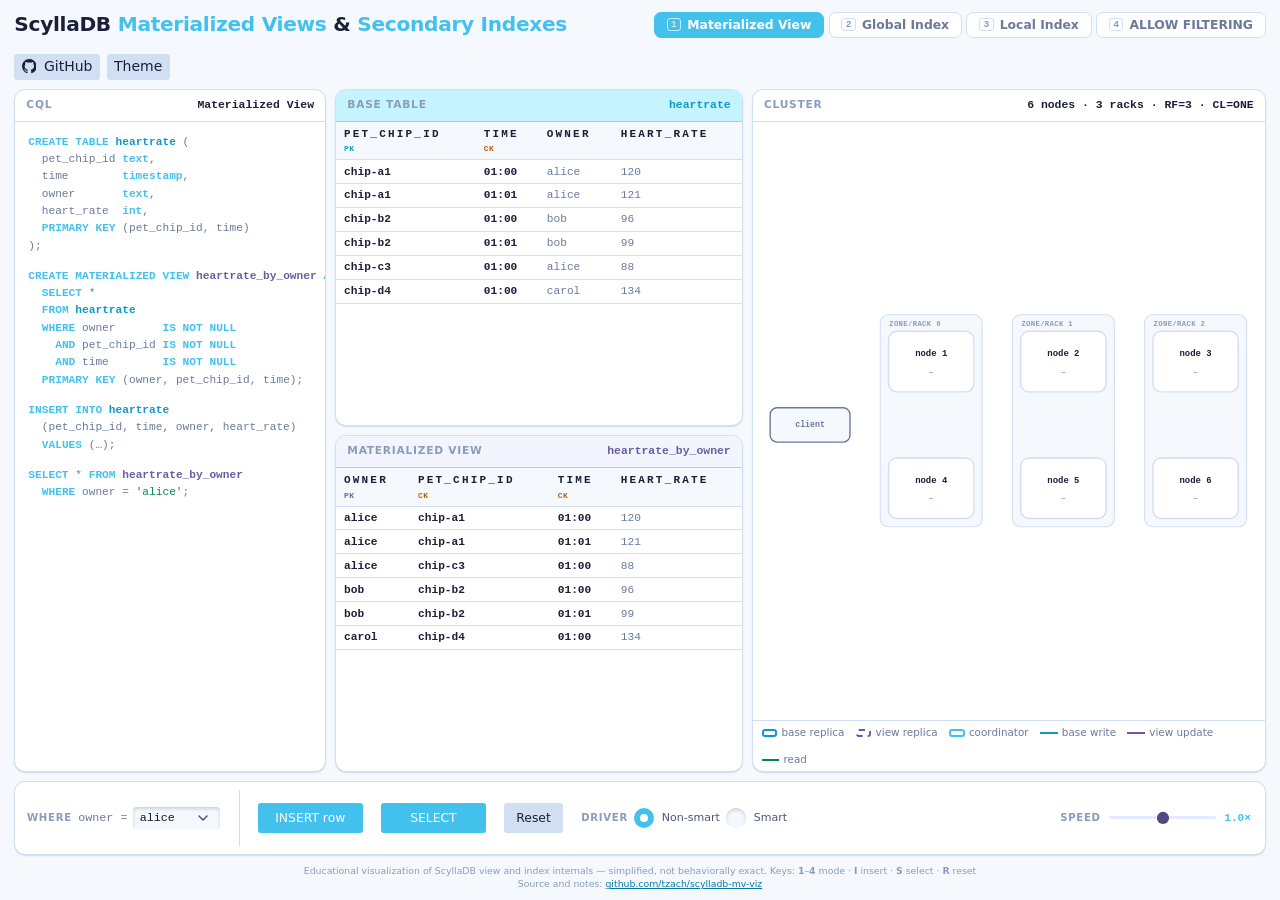
==== commit cd6b97ec: "Squashed 'docs/source/_extra/demos/scylladb-mv-viz/' content from commit c915f80 git-subtree-dir: do" ====
--- a/index.html
+++ b/index.html
@@ -3,11 +3,10 @@
 <head>
 <meta charset="UTF-8" />
 <meta name="viewport" content="width=device-width, initial-scale=1" />
-<title>ScyllaDB Incremental Repair — What Gets Read, What Gets Skipped</title>
-<link rel="icon" type="image/svg+xml" href="favicon.svg" />
+<title>ScyllaDB Materialized Views &amp; Secondary Indexes</title>
 <script>
-// ScyllaDB DS theme boot snippet (runs before the stylesheet so there's no flash).
-// Same contract as the HA simulator: no manual toggle, just follow the OS.
+// ScyllaDB DS theme boot snippet: runs before the stylesheet so there is no flash of the
+// wrong palette. Follows the OS by default; the header button cycles the override.
 (function () {
   var KEY = "scylladb-ds-theme";
   var root = document.documentElement;
@@ -20,11 +19,14 @@
   });
 })();
 </script>
+<link rel="icon" href="favicon.svg" type="image/svg+xml" />
+<link rel="icon" href="favicon.ico" sizes="32x32" />
+<link rel="apple-touch-icon" href="apple-touch-icon.png" />
 <link rel="stylesheet" href="scylladb-ds.css" />
 <style>
-  /* ---------- bridge: local var names -> ScyllaDB DS tokens ----------
-     Same bridge the HA simulator uses, so both demos inherit whichever DS token
-     is active for the current data-theme without rewriting every call site. */
+  /* ---------- bridge: local aliases -> ScyllaDB DS tokens ----------
+     Short local names keep the rest of this sheet readable, and every one of them still
+     resolves through whichever DS token is live for the current data-theme. */
   :root {
     --bg: var(--bg-page);
     --surface: var(--bg-surface);
@@ -35,1213 +37,1564 @@
     --text-faint: var(--text-disabled);
 
     --accent: var(--btn-primary-bg);
-    --accent-ink: var(--btn-primary-text);
     --ok: var(--status-success);
     --ok-bg: var(--status-success-bg);
+    --warn: var(--status-warning);
+    --warn-bg: var(--status-warning-bg);
     --danger: var(--status-error);
     --danger-bg: var(--status-error-bg);
-    --warn: var(--status-warning);
-    --warn-bg: var(--status-warning-bg);
-    --info: var(--status-info);
-    --info-bg: var(--status-info-bg);
-
-    /* The three repair classifications ScyllaDB actually keeps apart
-       (replica::repair_sstable_classification): unrepaired, repairing, repaired. */
-    --lane-unrepaired: var(--status-warning);
-    --lane-repairing: var(--color-secondary-500);
-    --lane-repaired: var(--status-success);
+
+    /* the two protagonists: the base table and the thing derived from it */
+    --base: var(--color-primary-500);
+    --base-bg: var(--color-primary-50);
+    --view: var(--color-secondary-500);
+    --view-bg: var(--color-secondary-50);
 
     --font-ui: var(--font-family);
+    /* --font-mono ships with the DS bundle (Roboto Mono). */
   }
 
   * { box-sizing: border-box; }
 
+  html, body { height: 100%; }
   body {
     margin: 0;
     background: var(--bg);
     color: var(--text);
     font-family: var(--font-ui);
-    font-size: 14px;
-    line-height: 1.5;
+    /* Built for a projector / big screen: the whole UI scales with the viewport width so a
+       1080p or 4K room gets proportionally larger type instead of a postage stamp in the
+       middle, while a laptop still lands on a sane 14px. */
+    font-size: clamp(13px, 0.78vw, 19px);
+    line-height: 1.45;
+    overflow: hidden;
   }
 
   .wrap {
-    /* 80% zoom, same trick as the HA simulator: `zoom` reflows at the smaller size so the
-       stage, side panel and log all fit one laptop screen. Scoped to .wrap so the tour's
-       position:fixed overlay stays in true viewport coordinates. */
-    zoom: 0.8;
-    max-width: 1800px;
+    height: 100vh;
+    max-width: 2400px;
     margin: 0 auto;
-    padding: 22px 22px 30px;
+    padding: 0.9em 1.1em 0.7em;
     display: flex;
     flex-direction: column;
-    gap: 16px;
-  }
-
-  /* ---------- header ---------- */
+    gap: 0.7em;
+  }
+
+  /* =============================== header =============================== */
   header.top {
     display: flex;
-    align-items: baseline;
+    align-items: center;
     justify-content: space-between;
-    gap: 16px;
+    gap: 1.2em;
     flex-wrap: wrap;
-    border-bottom: var(--border-w) solid var(--border);
-    padding-bottom: 14px;
+    flex: none;
   }
   header.top h1 {
-    font-size: 19px;
+    font-size: 1.55em;
     font-weight: 700;
     margin: 0;
-    letter-spacing: -0.01em;
-    text-wrap: balance;
+    letter-spacing: -0.015em;
     font-family: var(--font-family);
-  }
-  header.top h1 span.accent { color: var(--accent); }
-  header.top .sub { font-size: 13px; color: var(--text-faint); margin-top: 2px; }
-  .head-actions { display: flex; gap: 8px; align-items: center; }
-
-  /* ---------- controls ---------- */
-  .controls {
+    white-space: nowrap;
+  }
+  header.top h1 .accent { color: var(--accent); }
+
+  /* mode tabs — the four ways to answer "give me the rows for this non-key column" */
+  .modes { display: flex; gap: 0.35em; flex-wrap: wrap; }
+  .mode-btn {
+    font-family: var(--font-ui);
+    font-size: 0.95em;
+    font-weight: 600;
+    padding: 0.42em 0.95em;
+    border-radius: var(--radius-lg);
+    border: var(--border-w) solid var(--border);
+    background: var(--surface);
+    color: var(--text-dim);
+    cursor: pointer;
+    display: flex;
+    align-items: center;
+    gap: 0.5em;
+    transition: background .15s, color .15s, border-color .15s;
+  }
+  .mode-btn:hover { border-color: var(--accent); color: var(--text); }
+  .mode-btn .kbd {
+    font-family: var(--font-mono);
+    font-size: 0.78em;
+    font-weight: 700;
+    color: var(--text-faint);
+    border: 1px solid var(--border);
+    border-radius: var(--radius-sm);
+    padding: 0 0.35em;
+  }
+  .mode-btn[aria-selected="true"] {
+    background: var(--accent);
+    border-color: var(--accent);
+    color: var(--btn-primary-text);
+  }
+  .mode-btn[aria-selected="true"] .kbd { color: inherit; border-color: currentColor; opacity: .7; }
+
+  .head-actions { display: flex; align-items: center; gap: 0.5em; }
+  /* repo link: a DS button (.btn already gives it flex, gap, no underline) carrying the mark */
+  .repo-link svg { width: 1.05em; height: 1.05em; fill: currentColor; flex: none; }
+
+  /* =============================== main grid =============================== */
+  .grid3 {
+    flex: 1 1 auto;
+    min-height: 0;
+    display: grid;
+    grid-template-columns: minmax(0, 0.88fr) minmax(0, 1.15fr) minmax(0, 1.45fr);
+    gap: 0.7em;
+  }
+  .col { display: flex; flex-direction: column; gap: 0.7em; min-height: 0; }
+
+  .card {
     background: var(--surface);
     border: var(--border-w) solid var(--border);
     border-radius: var(--radius-xl);
     box-shadow: var(--shadow-1);
-    padding: 14px 16px;
     display: flex;
+    flex-direction: column;
+    min-height: 0;
+    overflow: hidden;
+  }
+  .card-head {
+    display: flex;
+    align-items: center;
+    justify-content: space-between;
+    gap: 0.6em;
+    padding: 0.55em 0.85em;
+    border-bottom: var(--border-w) solid var(--border);
+    flex: none;
+  }
+  .card-head h2 {
+    margin: 0;
+    font-size: 0.82em;
+    font-weight: 700;
+    text-transform: uppercase;
+    letter-spacing: 0.07em;
+    color: var(--text-faint);
+    white-space: nowrap;
+  }
+  .card-head .name {
+    font-family: var(--font-mono);
+    font-size: 0.88em;
+    font-weight: 700;
+    color: var(--text-emphasis);
+  }
+  .card-body { flex: 1 1 auto; min-height: 0; overflow: auto; }
+
+  .card.base-card .card-head { background: var(--base-bg); border-bottom-color: color-mix(in srgb, var(--base) 30%, transparent); }
+  .card.base-card .card-head .name { color: var(--base); }
+  .card.view-card .card-head { background: var(--view-bg); border-bottom-color: color-mix(in srgb, var(--view) 30%, transparent); }
+  .card.view-card .card-head .name { color: var(--view); }
+
+  /* =============================== CQL =============================== */
+  .cql-body { padding: 0.5em 0; }
+  .cql-stmt {
+    font-family: var(--font-mono);
+    font-size: 0.86em;
+    line-height: 1.55;
+    white-space: pre;
+    padding: 0.5em 0.9em;
+    border-left: 3px solid transparent;
+    color: var(--text-dim);
+    transition: background .2s, border-color .2s, color .2s;
+  }
+  .cql-stmt + .cql-stmt { margin-top: 0.15em; }
+  .cql-stmt.active {
+    background: var(--bg-accent);
+    border-left-color: var(--accent);
+    color: var(--text-emphasis);
+  }
+  .cql-stmt .kw { color: var(--accent); font-weight: 700; }
+  .cql-stmt.active .kw { color: var(--btn-primary-hover); }
+  .cql-stmt .str { color: var(--ok); }
+  .cql-stmt .cmt { color: var(--text-faint); font-style: italic; }
+  .cql-stmt .id-base { color: var(--base); font-weight: 700; }
+  .cql-stmt .id-view { color: var(--view); font-weight: 700; }
+
+  /* =============================== data tables =============================== */
+  table.rows {
+    width: 100%;
+    border-collapse: collapse;
+    font-family: var(--font-mono);
+    font-size: 0.86em;
+    font-variant-numeric: tabular-nums;
+  }
+  table.rows th, table.rows td {
+    text-align: left;
+    padding: 0.3em 0.7em;
+    white-space: nowrap;
+    border-bottom: 1px solid var(--border);
+  }
+  table.rows thead th {
+    position: sticky;
+    top: 0;
+    z-index: 1;
+    background: var(--surface-2);
+    font-weight: 700;
+    color: var(--text-emphasis);
+    padding-top: 0.45em;
+    padding-bottom: 0.45em;
+    border-bottom: var(--border-w) solid var(--border);
+  }
+  table.rows thead th .keytag {
+    display: block;
+    font-size: 0.72em;
+    font-weight: 700;
+    letter-spacing: 0.08em;
+    line-height: 1.4;
+    margin-top: 0.1em;
+  }
+  .keytag.pk { color: var(--base); }
+  .keytag.ck { color: var(--warn); }
+  .keytag.tok { color: var(--text-faint); }
+  .keytag.blank { color: transparent; }
+  /* the view's own key columns are tinted with the view colour so the reordering reads at a glance */
+  .view-card .keytag.pk { color: var(--view); }
+
+  table.rows td { color: var(--text-dim); }
+  table.rows td.k { color: var(--text-emphasis); font-weight: 700; }
+  table.rows tbody tr { transition: background .25s; }
+  table.rows tbody tr.scan { background: var(--warn-bg); }
+  table.rows tbody tr.hit { background: var(--ok-bg); }
+  table.rows tbody tr.hit td { color: var(--ok); }
+  table.rows tbody tr.hit td.k { color: var(--ok); }
+  table.rows tbody tr.fresh { animation: rowIn .55s ease-out; }
+  @keyframes rowIn {
+    0%   { background: color-mix(in srgb, var(--accent) 45%, transparent); }
+    100% { background: transparent; }
+  }
+  .empty-note {
+    padding: 1.6em 1em;
+    text-align: center;
+    font-family: var(--font-mono);
+    font-size: 0.9em;
+    color: var(--text-faint);
+  }
+  .empty-note strong { display: block; font-size: 1.15em; color: var(--warn); margin-bottom: 0.35em; }
+
+  /* =============================== stage =============================== */
+  .stage-card .card-body { overflow: hidden; padding: 0.2em; }
+  #stage { width: 100%; height: 100%; display: block; }
+
+  /* A rack (availability zone) enclosure: a lightly tinted panel behind the nodes it holds,
+     grouping them by proximity and a shared border. Deliberately colorless — on this stage
+     color already means role (base / view / coordinator) and hop type, and the DS categorical
+     chart tokens collide with those outright: --chart-1 IS --base, --chart-2 IS --view and
+     --chart-3 IS --warn. A rack is a container, not a role, so it recedes and lets the node
+     borders carry the meaning. */
+  .rack-box { fill: var(--surface-2); stroke: var(--border); stroke-width: 1.5; }
+  .rack-box-label {
+    fill: var(--text-faint);
+    font-family: var(--font-mono);
+    font-size: 10.5px;
+    font-weight: 700;
+    letter-spacing: 0.05em;
+    text-anchor: start;
+    pointer-events: none;
+  }
+
+  .node-box {
+    fill: var(--surface);
+    stroke: var(--border);
+    stroke-width: 2;
+    transition: stroke .2s, stroke-width .2s, fill .2s;
+  }
+  .node-box.base { stroke: var(--base); stroke-width: 3; }
+  .node-box.view { stroke: var(--view); stroke-width: 3; stroke-dasharray: 7 4; }
+  .node-box.both { stroke: var(--base); stroke-width: 3.5; }
+  .node-box.coord { stroke: var(--accent); stroke-width: 4; }
+  .node-box.busy { fill: var(--bg-accent); }
+  .node-ring2 { fill: none; stroke: var(--view); stroke-width: 2.5; stroke-dasharray: 7 4; opacity: 0; }
+  .node-ring2.on { opacity: 1; }
+
+  .node-name {
+    fill: var(--text-emphasis);
+    font-family: var(--font-mono);
+    font-size: 13px;
+    font-weight: 700;
+    text-anchor: middle;
+    dominant-baseline: middle;
+    pointer-events: none;
+  }
+  .node-role {
+    font-family: var(--font-mono);
+    font-size: 9.5px;
+    font-weight: 700;
+    letter-spacing: 0.07em;
+    text-anchor: middle;
+    dominant-baseline: middle;
+    pointer-events: none;
+  }
+  .node-role.base { fill: var(--base); }
+  .node-role.view { fill: var(--view); }
+  .node-role.coord { fill: var(--accent); }
+  .node-role.idle { fill: var(--text-faint); }
+
+  .client-box { fill: var(--surface-2); stroke: var(--text-dim); stroke-width: 2; }
+  .client-label {
+    fill: var(--text-dim);
+    font-family: var(--font-mono);
+    font-size: 12px;
+    font-weight: 700;
+    text-anchor: middle;
+    dominant-baseline: middle;
+    pointer-events: none;
+  }
+
+  .msg-line { fill: none; stroke-width: 2; opacity: .5; }
+  .msg-line.w { stroke: var(--base); }
+  .msg-line.v { stroke: var(--view); }
+  .msg-line.r { stroke: var(--ok); }
+  .msg-line.f { stroke: var(--warn); }
+  .packet { stroke: none; }
+  .packet.w { fill: var(--base); }
+  .packet.v { fill: var(--view); }
+  .packet.r { fill: var(--ok); }
+  .packet.f { fill: var(--warn); }
+  .arrow-w { fill: var(--base); opacity: .85; }
+  .arrow-v { fill: var(--view); opacity: .85; }
+  .arrow-r { fill: var(--ok); opacity: .85; }
+  .arrow-f { fill: var(--warn); opacity: .85; }
+
+  .packet-label {
+    font-family: var(--font-mono);
+    font-size: 12px;
+    font-weight: 700;
+    text-anchor: middle;
+    paint-order: stroke;
+    stroke: var(--surface);
+    stroke-width: 4px;
+    stroke-linejoin: round;
+    pointer-events: none;
+  }
+  .packet-label.w { fill: var(--base); }
+  .packet-label.v { fill: var(--view); }
+  .packet-label.r { fill: var(--ok); }
+  .packet-label.f { fill: var(--warn); }
+
+  .local-badge {
+    font-family: var(--font-mono);
+    font-size: 11px;
+    font-weight: 700;
+    text-anchor: middle;
+    paint-order: stroke;
+    stroke: var(--surface);
+    stroke-width: 4px;
+    stroke-linejoin: round;
+    fill: var(--view);
+  }
+
+  /* stage legend, bottom-left inside the SVG frame */
+  .legend {
+    display: flex;
+    gap: 1.1em;
     flex-wrap: wrap;
-    gap: 16px 20px;
-    align-items: flex-end;
-  }
-  .ctrl { display: flex; flex-direction: column; gap: 6px; min-width: 112px; }
-  .ctrl label {
-    font-size: 12.5px;
-    text-transform: uppercase;
-    letter-spacing: 0.06em;
-    color: var(--text-faint);
-    font-weight: 600;
+    align-items: center;
+    padding: 0.4em 0.85em;
+    border-top: var(--border-w) solid var(--border);
+    flex: none;
+    font-size: 0.8em;
+    color: var(--text-dim);
+  }
+  .legend .item { display: flex; align-items: center; gap: 0.4em; white-space: nowrap; }
+  .legend .sw { width: 1.5em; height: 0.85em; border-radius: 3px; border: 2px solid var(--border); }
+  .legend .sw.base { border-color: var(--base); }
+  .legend .sw.view { border-color: var(--view); border-style: dashed; }
+  .legend .sw.coord { border-color: var(--accent); }
+  .legend .hop { width: 1.7em; height: 0; border-top: 2px solid var(--border); }
+  .legend .hop.w { border-color: var(--base); }
+  .legend .hop.v { border-color: var(--view); }
+  .legend .hop.r { border-color: var(--ok); }
+
+  /* =============================== controls =============================== */
+  .controls {
+    flex: none;
     display: flex;
-    justify-content: space-between;
-    gap: 8px;
-  }
-  .ctrl label .val {
-    font-family: var(--font-mono);
-    font-variant-numeric: tabular-nums;
-    color: var(--accent);
-    font-weight: 700;
-    letter-spacing: 0;
-    text-transform: none;
-  }
-  .ctrl select.form-input { width: 100%; }
-  #ctrlMode { min-width: 200px; }
-  #ctrlMode select.form-input { font-size: 16px; padding-top: 10px; padding-bottom: 10px; }
-  .divider { width: 1px; align-self: stretch; background: var(--border); }
-  .actions { display: flex; gap: 6px; flex-wrap: wrap; align-items: center; }
-  /* Tape-recorder transport for the writer. The DS icon font (./fonts/fonticon.ttf) is not
-     vendored with the stylesheet, so .icon-play/.icon-pause would render as missing glyphs —
-     these are inline SVG instead, inheriting the button's own colour. */
-  .transport { display: flex; gap: 6px; align-items: center; }
-  .transport .btn { padding: 8px; }
-  .tape { width: 16px; height: 16px; display: block; fill: currentColor; }
-  /* An author `display` beats the UA [hidden] rule, so the inactive glyph needs saying twice —
-     without this the button shows the play triangle and the pause bars at once. */
-  .tape[hidden] { display: none; }
-
-  /* ---------- main layout ---------- */
-  .stage-row {
-    display: flex;
-    gap: 16px;
-    align-items: stretch;
+    align-items: center;
+    gap: 0.9em 1.4em;
     flex-wrap: wrap;
-  }
-  .stage-card {
-    flex: 1 1 100%;
     background: var(--surface);
     border: var(--border-w) solid var(--border);
     border-radius: var(--radius-xl);
     box-shadow: var(--shadow-1);
-    padding: 10px;
-    min-width: 420px;
-  }
-  /* The stage takes 90% of the row width, centred. The viewBox is constant, so the height
-     follows the width and the page does not jump as sstables come and go. The diagram scales
-     with the frame, which also sets the size of its text. */
-  #stage { width: 90%; height: auto; display: block; margin: 0 auto; }
-
-  /* The stats panel sits under the stage. Each section is a fold, closed by default. */
-  .side-card {
-    flex: 1 1 100%;
-    background: var(--surface);
-    border: var(--border-w) solid var(--border);
-    border-radius: var(--radius-xl);
-    box-shadow: var(--shadow-1);
-    padding: 8px 24px;
-    display: flex;
-    flex-direction: column;
-  }
-  .stat-block { border-top: var(--border-w) solid var(--border); padding: 4px 0; }
-  .stat-block:first-child { border-top: none; }
-  .stat-block[open] { padding-bottom: 16px; }
-  .side-h {
-    font-size: 16px;
+    padding: 0.6em 0.9em;
+  }
+  .cgroup { display: flex; align-items: center; gap: 0.5em; }
+  .cgroup > .glabel {
+    font-size: 0.78em;
+    font-weight: 700;
     text-transform: uppercase;
-    letter-spacing: 0.06em;
+    letter-spacing: 0.07em;
     color: var(--text-faint);
-    font-weight: 600;
-    margin: 0;
-    display: inline;
-  }
-  .stat-block summary {
-    cursor: pointer;
-    list-style: none;
-    display: flex;
-    align-items: center;
-    gap: 6px;
-    gap: 10px;
-    padding: 10px 0;
-  }
-  .stat-block summary::-webkit-details-marker { display: none; }
-  .stat-block summary::before {
-    content: "";
-    width: 0; height: 0;
-    border-left: 8px solid var(--text-faint);
-    border-top: 6px solid transparent;
-    border-bottom: 6px solid transparent;
-    transition: transform .15s;
-  }
-  .stat-block[open] summary::before { transform: rotate(90deg); }
-  .stat-block[open] summary { margin-bottom: 8px; }
-
-  .kv { display: flex; justify-content: space-between; gap: 10px; font-size: 17px; padding: 3px 0; }
-  .kv .k { color: var(--text-dim); }
-  .kv .v { font-family: var(--font-mono); font-variant-numeric: tabular-nums; font-weight: 700; }
-  .kv .v.ok { color: var(--ok); }
-  .kv .v.warn { color: var(--warn); }
-  .kv .v.dim { color: var(--text-faint); font-weight: 400; }
-
-  .bar-row { margin-top: 10px; }
-  .bar-label { display: flex; justify-content: space-between; font-size: 15px; color: var(--text-faint); margin-bottom: 5px; }
-  .bar-label .amt { font-family: var(--font-mono); font-variant-numeric: tabular-nums; }
-  .bar-track { height: 12px; background: var(--surface-2); border-radius: var(--radius-full); overflow: hidden; }
-  .bar-fill { height: 100%; border-radius: var(--radius-full); transition: width .4s ease; }
-  .bar-fill.full { background: var(--text-faint); }
-  .bar-fill.inc { background: var(--ok); }
-
-  .legend { display: flex; flex-direction: column; gap: 6px; }
-  .legend-item { display: flex; align-items: center; gap: 10px; font-size: 17px; color: var(--text-dim); }
-  .swatch { width: 16px; height: 16px; border-radius: 3px; border: 2px solid; flex: none; background: var(--surface); }
-  .swatch.unrepaired { border-color: var(--lane-unrepaired); }
-  .swatch.repairing { border-color: var(--lane-repairing); }
-  .swatch.repaired { border-color: var(--lane-repaired); }
-  .swatch.skipped { border-color: var(--text-faint); border-style: dashed; }
-
-  .note { font-size: 15px; color: var(--text-faint); line-height: 1.5; }
-  .note code, .mono { font-family: var(--font-mono); font-size: 14px; color: var(--text-dim); }
-
-  /* ---------- log ---------- */
-  /* The log is the last fold of the stats panel. */
-  .log-actions { display: flex; justify-content: flex-end; margin-top: 8px; }
-  .log-body {
-    height: 190px;
-    overflow-y: auto;
+    white-space: nowrap;
+  }
+  .where-bar > span { white-space: nowrap; }
+  .where-bar { display: flex; align-items: center; gap: 0.45em; font-family: var(--font-mono); font-size: 0.9em; color: var(--text-dim); }
+  .where-bar select {
     font-family: var(--font-mono);
-    font-size: 12.5px;
-    padding-right: 10px;
-    display: flex;
-    flex-direction: column-reverse;
-  }
-  .log-line {
-    padding: 3px 0;
-    border-bottom: 1px dashed var(--border);
-    display: flex;
-    gap: 10px;
-    color: var(--text-dim);
-  }
-  .log-line .t { color: var(--text-faint); flex: none; font-variant-numeric: tabular-nums; }
-  .log-line .tag {
+    font-size: 1em;
     flex: none;
-    font-weight: 700;
-    border-radius: var(--radius-sm);
-    padding: 0 5px;
-    min-width: 62px;
+    width: auto;
+    min-width: 7.5em;
+    padding: 0.2em 1.6em 0.2em 0.6em;
+  }
+  .controls .divider { width: 1px; align-self: stretch; background: var(--border); }
+  .controls .btn { font-size: 0.95em; }
+  .btn-run { min-width: 8.5em; }
+  .controls .spacer { flex: 1 1 auto; }
+  /* the driver radios sit on the control row, so they follow its type scale */
+  #driverGroup .radio { font-size: 0.85em; white-space: nowrap; align-items: center; }
+  #driverGroup .radio-dot { margin-top: 0; }
+  .controls input[type="range"] { width: 8em; }
+  .speedval { font-family: var(--font-mono); font-size: 0.85em; color: var(--accent); font-weight: 700; min-width: 2.6em; }
+
+  .page-footer {
+    flex: none;
     text-align: center;
-    font-size: 12.5px;
-  }
-  .log-line.success .tag { background: var(--ok-bg); color: var(--ok); }
-  .log-line.fail .tag { background: var(--danger-bg); color: var(--danger); }
-  .log-line.info .tag { background: var(--surface-2); color: var(--text-faint); }
-  .log-line.warn .tag { background: var(--warn-bg); color: var(--warn); }
-  .log-line.repair .tag { background: var(--info-bg); color: var(--info); }
-
-  .page-footer {
-    text-align: center;
-    font-size: 12.5px;
+    font-size: 0.72em;
     color: var(--text-faint);
-    padding-top: 4px;
-  }
-  .page-footer a { color: var(--accent); text-decoration: none; }
-  .page-footer a:hover, .page-footer a:focus-visible { text-decoration: underline; }
-
-  /* ---------- svg elements ---------- */
-  .band-box { fill: var(--surface-2); stroke: var(--border); stroke-width: 1; }
-  .band-label { fill: var(--text); font-family: var(--font-mono); font-size: 11px; font-weight: 700; text-anchor: middle; }
-  .band-sub { fill: var(--text-faint); font-family: var(--font-mono); font-size: 8px; text-anchor: middle; }
-
-  .lane-box { fill: none; stroke-width: 1.5; stroke-dasharray: 4 4; opacity: .55; }
-  .lane-box.unrepaired { stroke: var(--lane-unrepaired); }
-  .lane-box.repairing { stroke: var(--lane-repairing); }
-  .lane-box.repaired { stroke: var(--lane-repaired); }
-  .lane-head { font-family: var(--font-mono); font-size: 10px; font-weight: 700; text-anchor: middle; letter-spacing: .05em; }
-  .lane-head.unrepaired { fill: var(--lane-unrepaired); }
-  .lane-head.repairing { fill: var(--lane-repairing); }
-  .lane-head.repaired { fill: var(--lane-repaired); }
-  .lane-sub { fill: var(--text-faint); font-family: var(--font-mono); font-size: 8px; text-anchor: middle; }
-  /* Per-lane summaries hug the lane edges, so they need their own anchors — a presentation
-     attribute would lose to the .lane-sub rule above. */
-  .lane-meta { fill: var(--text-faint); font-family: var(--font-mono); font-size: 8px; text-anchor: start; }
-  .lane-ovf { fill: var(--text-faint); font-family: var(--font-mono); font-size: 8px; text-anchor: end; }
-  .lane-empty { fill: var(--text-faint); font-family: var(--font-mono); font-size: 8.5px; text-anchor: middle; font-style: italic; }
-
-  .sst { transition: transform .45s cubic-bezier(.4,0,.2,1), opacity .3s; }
-  .sst-box { fill: var(--surface); stroke-width: 1.8; rx: 5; }
-  .sst.unrepaired .sst-box { stroke: var(--lane-unrepaired); }
-  .sst.repairing .sst-box { stroke: var(--lane-repairing); }
-  .sst.repaired .sst-box { stroke: var(--lane-repaired); }
-  .sst.skipped .sst-box { stroke: var(--text-faint); stroke-dasharray: 4 3; }
-  .sst.skipped { opacity: .45; }
-  .sst-name { fill: var(--text); font-family: var(--font-mono); font-size: 9px; font-weight: 700; }
-  .sst-size { fill: var(--text-faint); font-family: var(--font-mono); font-size: 8px; text-anchor: end; font-variant-numeric: tabular-nums; }
-  .sst-rows { fill: var(--text-dim); font-family: var(--font-mono); font-size: 8px; }
-  .sst-meta { font-family: var(--font-mono); font-size: 8px; font-variant-numeric: tabular-nums; }
-  .sst-meta.zero { fill: var(--text-faint); }
-  .sst-meta.set { fill: var(--lane-repaired); font-weight: 700; }
-  .sst-flag {
-    font-family: var(--font-mono); font-size: 8px; font-weight: 700; text-anchor: end;
-    letter-spacing: .04em;
-  }
-  .sst-flag.skip { fill: var(--text-faint); }
-  .sst-flag.read { fill: var(--lane-repairing); }
-
-
-  .wire { fill: none; stroke: var(--lane-repairing); stroke-width: 1.4; stroke-dasharray: 5 4; opacity: .8; }
-  .wire.match { stroke: var(--ok); }
-  .wire-label {
-    font-family: var(--font-mono); font-size: 9px; font-weight: 700; text-anchor: middle;
-    paint-order: stroke; stroke: var(--surface); stroke-width: 3px; stroke-linejoin: round;
-    fill: var(--lane-repairing);
-  }
-  .wire-label.match { fill: var(--ok); }
-  .packet { fill: var(--lane-repairing); }
-  .packet-label {
-    font-family: var(--font-mono); font-size: 9px; font-weight: 700; text-anchor: middle;
-    paint-order: stroke; stroke: var(--surface); stroke-width: 3px; stroke-linejoin: round;
-    fill: var(--lane-repairing);
-  }
-  .phase-badge {
-    font-family: var(--font-mono); font-size: 11.5px; font-weight: 700; letter-spacing: .06em;
-    text-anchor: start; fill: var(--lane-repairing);
-  }
-  .arrow-head { fill: var(--lane-repairing); }
-
-  ::-webkit-scrollbar { width: 8px; height: 8px; }
+  }
+
+  ::-webkit-scrollbar { width: 9px; height: 9px; }
   ::-webkit-scrollbar-thumb { background: var(--border); border-radius: var(--radius-sm); }
 
-  @media (prefers-reduced-motion: reduce) {
-    * { transition-duration: 0.01ms !important; }
-  }
-
-  @media (max-width: 860px) {
-    .controls { flex-direction: column; align-items: stretch; }
-    .divider { display: none; }
-    /* Narrow: let the stage shrink to the diagram's own aspect ratio instead of
-       leaving a tall letterboxed frame around it. */
-    .stage-card { min-height: 0; }
-  }
-
-  /* ---------- guided tour ---------- */
-  .tour-overlay { position: fixed; inset: 0; z-index: 9998; background: transparent; }
-  .tour-highlight {
-    position: fixed;
-    z-index: 9999;
-    pointer-events: none;
-    border: 2px solid var(--accent);
-    border-radius: 10px;
-    box-shadow: 0 0 0 9999px rgba(0, 0, 0, .6), 0 0 0 4px color-mix(in srgb, var(--accent) 35%, transparent);
-    transition: left .2s ease, top .2s ease, width .2s ease, height .2s ease;
-  }
-  .tour-tooltip {
-    position: fixed;
-    z-index: 10000;
-    width: 280px;
-    max-width: calc(100vw - 24px);
-    background: var(--bg-surface);
-    border: var(--border-w) solid var(--border);
-    border-radius: var(--radius-lg);
-    box-shadow: var(--shadow-3);
-    padding: 14px 16px;
-    transition: left .2s ease, top .2s ease;
-  }
-  .tour-step {
-    font-family: var(--font-mono);
-    font-size: 10.5px;
-    font-weight: 700;
-    letter-spacing: .06em;
-    color: var(--text-faint);
-    text-transform: uppercase;
-    margin-bottom: 4px;
-  }
-  .tour-title { font-size: 14.5px; font-weight: 700; color: var(--text-emphasis); margin: 0 0 6px; }
-  .tour-body { font-size: 12.5px; color: var(--text-dim); line-height: 1.5; margin: 0 0 12px; }
-  .tour-actions { display: flex; align-items: center; justify-content: space-between; gap: 8px; }
-  .tour-actions-right { display: flex; gap: 6px; }
+  @media (prefers-reduced-motion: reduce) { * { transition-duration: 0.01ms !important; } }
+
+  @media (max-width: 1250px) {
+    body { overflow: auto; }
+    .wrap { height: auto; }
+    .grid3 { grid-template-columns: 1fr; }
+    .stage-card { height: 70vh; }
+  }
 </style>
 </head>
 <body>
 <div class="wrap">
 
   <header class="top">
-    <div>
-      <h1>ScyllaDB <span class="accent">Incremental Repair</span> Visualizer</h1>
-      <div class="sub">Repair only what changed: skip the SSTables a previous repair already verified.</div>
-    </div>
+    <h1>ScyllaDB <span class="accent">Materialized Views</span> &amp; <span class="accent">Secondary Indexes</span></h1>
+
+    <div class="modes" id="modes" role="tablist" aria-label="Access method"></div>
+
     <div class="head-actions">
-      <button type="button" class="btn btn--xs" id="btnShowTour">Show tour</button>
+      <a class="btn btn--xs repo-link" href="https://github.com/tzach/scylladb-mv-viz"
+         target="_blank" rel="noopener" title="Source on GitHub: tzach/scylladb-mv-viz">
+        <svg viewBox="0 0 16 16" aria-hidden="true"><path d="M8 0C3.58 0 0 3.58 0 8c0 3.54 2.29 6.53 5.47 7.59.4.07.55-.17.55-.38 0-.19-.01-.82-.01-1.49-2.01.37-2.53-.49-2.69-.94-.09-.23-.48-.94-.82-1.13-.28-.15-.68-.52-.01-.53.63-.01 1.08.58 1.23.82.72 1.21 1.87.87 2.33.66.07-.52.28-.87.51-1.07-1.78-.2-3.64-.89-3.64-3.95 0-.87.31-1.59.82-2.15-.08-.2-.36-1.02.08-2.12 0 0 .67-.21 2.2.82.64-.18 1.32-.27 2-.27.68 0 1.36.09 2 .27 1.53-1.04 2.2-.82 2.2-.82.44 1.1.16 1.92.08 2.12.51.56.82 1.27.82 2.15 0 3.07-1.87 3.75-3.65 3.95.29.25.54.73.54 1.48 0 1.07-.01 1.93-.01 2.2 0 .21.15.46.55.38A7.995 7.995 0 0 0 16 8c0-4.42-3.58-8-8-8Z"/></svg>
+        GitHub
+      </a>
+      <button type="button" class="btn btn--xs" id="btnTheme" title="Cycle theme: system / light / dark">Theme</button>
     </div>
   </header>
 
-  <div class="controls">
-    <div class="ctrl" id="ctrlMode" title="nodetool cluster repair --incremental-mode <mode>">
-      <label for="modeSelect">Repair Mode</label>
-      <select id="modeSelect" class="form-input">
-        <option value="incremental" selected>incremental</option>
-        <option value="full">full</option>
-        <option value="disabled">disabled</option>
-      </select>
-    </div>
-    <div class="ctrl">
-      <label>Rows per write <span class="val" id="rowsVal">4</span></label>
-      <input type="range" id="rowsRange" min="1" max="8" value="4" step="1" />
-    </div>
-    <div class="ctrl" title="How often the auto-writer flushes a new burst of rows.">
-      <label>Write every <span class="val" id="everyVal">4s</span></label>
-      <input type="range" id="everyRange" min="1" max="10" value="4" step="1" />
-    </div>
-    <div class="ctrl" title="Chance that a given row never reaches a given replica — a dropped mutation, a node that was down, an expired hint. This is the divergence repair has to fix.">
-      <label>Replica divergence <span class="val" id="divVal">30%</span></label>
-      <input type="range" id="divRange" min="0" max="60" value="30" step="10" />
-    </div>
-    <div class="ctrl">
-      <label>Speed <span class="val" id="speedVal">1.0x</span></label>
-      <input type="range" id="speedRange" min="0.5" max="3" value="1" step="0.5" />
-    </div>
-
-    <div class="divider"></div>
-
-    <div class="ctrl" style="min-width:auto;">
-      <label>Writes</label>
-      <div class="transport">
-        <button type="button" class="btn btn--sm btn--icon" id="btnPauseWrites"
-                title="Pause writes" aria-label="Pause writes" aria-pressed="false">
-          <svg class="tape" id="iconPause" viewBox="0 0 16 16" aria-hidden="true">
-            <path d="M4.4 3.2h2.7v9.6H4.4zM8.9 3.2h2.7v9.6H8.9z" />
-          </svg>
-          <svg class="tape" id="iconPlay" viewBox="0 0 16 16" aria-hidden="true" hidden>
-            <path d="M4.8 3.1 12.9 8l-8.1 4.9z" />
-          </svg>
-        </button>
+  <div class="grid3">
+
+    <!-- ---------------- column 1: the CQL that defines everything on screen ------------- -->
+    <div class="col">
+      <div class="card" style="flex:1 1 auto;">
+        <div class="card-head"><h2>CQL</h2><span class="name" id="cqlMode"></span></div>
+        <div class="card-body cql-body" id="cqlBody"></div>
       </div>
     </div>
 
-    <div class="ctrl" style="min-width:auto;">
-      <label>Repair</label>
-      <div class="actions">
-        <button type="button" class="btn btn--sm btn--primary" id="btnRepair">Run repair</button>
-        <button type="button" class="btn btn--sm" id="btnCompact">Compact</button>
-        <button type="button" class="btn btn--sm btn--text" id="btnReset">Reset</button>
+    <!-- ---------------- column 2: base table and the table derived from it -------------- -->
+    <div class="col">
+      <div class="card base-card" style="flex:1 1 50%;">
+        <div class="card-head">
+          <h2>Base table</h2>
+          <span class="name">heartrate</span>
+        </div>
+        <div class="card-body" id="baseBody"></div>
+      </div>
+      <div class="card view-card" style="flex:1 1 50%;">
+        <div class="card-head">
+          <h2 id="viewKind">View</h2>
+          <span class="name" id="viewName"></span>
+        </div>
+        <div class="card-body" id="viewBody"></div>
       </div>
     </div>
-  </div>
-
-  <div class="stage-row">
-    <div class="stage-card">
-      <svg id="stage" viewBox="0 0 920 598" xmlns="http://www.w3.org/2000/svg">
-        <defs>
-          <marker id="arrowSync" viewBox="0 0 10 10" refX="8.5" refY="5" markerWidth="7" markerHeight="7" orient="auto-start-reverse">
-            <path class="arrow-head" d="M0,0 L10,5 L0,10 z"></path>
-          </marker>
-        <symbol id="scyllaLogo" viewBox="0 0 200 200">
-<path d="M147.946 191.992C147.081 195.819 143.672 198.453 139.866 198.453C139.42 198.453 138.969 198.416 138.516 198.342L138.469 198.332L137.658 198.139L138.234 197.549C139.472 196.317 140.37 194.825 140.834 193.232C141.093 192.309 141.217 191.522 141.337 190.759C141.391 190.418 141.446 190.077 141.509 189.727L143.189 179.557C143.934 174.947 144.641 170.375 145.29 165.968C145.33 165.687 145.143 165.421 144.864 165.362C144.574 165.302 144.285 165.488 144.223 165.779C143.303 170.118 142.374 174.653 141.466 179.252L139.507 189.379C139.443 189.695 139.381 190.021 139.321 190.345C139.169 191.153 139.012 191.988 138.824 192.613C138.297 194.348 137.153 195.884 135.602 196.936C135.435 197.05 135.264 197.162 135.089 197.261C134.219 197.767 133.262 198.104 132.243 198.263C131.234 198.423 130.215 198.4 129.218 198.194C128.126 197.974 127.047 197.496 126.099 196.813L125.728 196.545L125.99 196.171C126.743 195.098 127.273 193.926 127.563 192.688C127.78 191.738 127.856 190.918 127.927 190.126C127.957 189.802 127.987 189.479 128.026 189.153L129.04 178.935C129.484 174.272 129.89 169.681 130.244 165.29C130.266 165.008 130.063 164.753 129.781 164.712C129.639 164.692 129.496 164.728 129.38 164.815C129.263 164.9 129.188 165.027 129.168 165.169C128.535 169.528 127.906 174.094 127.298 178.741L126.005 188.934C125.963 189.243 125.925 189.556 125.888 189.865C125.783 190.724 125.684 191.535 125.522 192.181C125.339 192.929 125.038 193.655 124.629 194.343C124.044 195.325 123.238 196.191 122.301 196.848L122.225 196.902C122.175 196.941 122.124 196.977 122.07 197.012C120.407 198.107 118.296 198.569 116.285 198.275C114.304 197.998 112.425 196.937 111.134 195.365C110.82 194.993 110.533 194.579 110.284 194.137L110.18 193.953L110.25 193.753C110.407 193.315 110.543 192.841 110.651 192.347C110.858 191.428 110.873 190.363 110.882 189.66L110.964 184.608C111.077 178.568 111.131 171.962 111.126 164.409C111.126 164.123 110.9 163.887 110.614 163.871C110.319 163.858 110.06 164.08 110.042 164.378C109.597 171.917 109.268 178.516 109.033 184.552L108.817 189.712C108.779 190.581 108.752 191.209 108.589 191.922C108.393 192.753 108.138 193.438 107.809 194.019C107.794 194.047 107.77 194.087 107.745 194.124C106.282 196.746 103.374 198.42 100.493 198.357H100.37C97.4903 198.357 94.7145 196.716 93.2882 194.152C93.2414 194.081 93.2164 194.041 93.1947 193.998C92.7988 193.305 92.5734 192.527 92.4197 191.927C92.251 191.171 92.2243 190.509 92.1876 189.595L91.9754 184.55C91.7249 178.179 91.3926 171.582 90.9617 164.378C90.9433 164.094 90.7061 163.871 90.4205 163.871C90.1216 163.871 89.8777 164.112 89.8777 164.409C89.8627 171.603 89.9145 178.211 90.033 184.608L90.1132 189.66C90.1182 190.764 90.1967 191.643 90.3504 192.354C90.469 192.864 90.6026 193.326 90.7562 193.757L90.828 193.954L90.7245 194.139C90.4756 194.579 90.1884 194.993 89.871 195.369C88.59 196.926 86.7144 197.989 84.7269 198.282C82.7211 198.578 80.6133 198.112 78.9398 197.005C78.8881 196.972 78.8363 196.934 78.7862 196.896L78.711 196.841C77.7757 196.18 76.9724 195.314 76.3861 194.335C75.977 193.65 75.6713 192.924 75.4826 192.178C75.3172 191.538 75.2204 190.734 75.1168 189.883C75.0784 189.567 75.04 189.248 74.9982 188.936L73.7039 178.736C73.0959 174.081 72.4663 169.514 71.835 165.165C71.7932 164.886 71.5477 164.679 71.2554 164.705C71.1101 164.717 70.9798 164.783 70.8846 164.893C70.7911 165.003 70.746 165.142 70.7577 165.285C71.1118 169.666 71.5176 174.257 71.9619 178.932L72.9757 189.158C73.0141 189.483 73.0442 189.808 73.0742 190.137C73.146 190.925 73.2195 191.739 73.4416 192.688C73.7389 193.92 74.2701 195.088 75.0233 196.158L75.2872 196.532L74.9164 196.799C73.9694 197.484 72.8905 197.966 71.7932 198.192C70.7995 198.405 69.7756 198.43 68.7535 198.265C67.7447 198.102 66.7911 197.762 65.9209 197.256C65.7455 197.155 65.5752 197.042 65.4065 196.927C63.8683 195.879 62.7242 194.347 62.1831 192.608C61.991 191.992 61.8357 191.164 61.687 190.365C61.6253 190.033 61.5618 189.7 61.4966 189.379L59.5359 179.247C58.629 174.653 57.702 170.119 56.7801 165.775C56.72 165.499 56.4594 165.315 56.1722 165.353C55.8766 165.396 55.6711 165.671 55.7129 165.965C56.3626 170.38 57.069 174.953 57.8139 179.557L59.4958 189.733C59.5593 190.077 59.6144 190.42 59.6678 190.762C59.7864 191.522 59.91 192.309 60.1756 193.233C60.6515 194.824 61.5551 196.316 62.786 197.542L63.434 198.189L62.5271 198.33C58.1647 199.048 54.0243 196.266 53.0623 192.008C52.9905 191.673 49.9909 177.646 46.5287 160.268L46.522 160.276C49.5366 180.672 51.5241 192.168 51.5609 192.341V192.349L51.5692 192.379C51.6293 192.643 51.7045 192.916 51.8014 193.215C51.8247 193.288 51.8515 193.359 51.8765 193.433L51.8982 193.494C51.96 193.67 52.0268 193.841 52.097 194.009C52.1437 194.121 52.1938 194.232 52.2456 194.343C52.3108 194.481 52.3776 194.614 52.4477 194.747L52.4728 194.795C52.5295 194.903 52.5863 195.011 52.6481 195.116C52.6832 195.176 52.7183 195.231 52.7533 195.287L52.7834 195.335C52.9922 195.674 53.221 196 53.4615 196.301L53.4949 196.344C53.6202 196.499 53.7571 196.655 53.9258 196.838L53.9959 196.912C54.1529 197.079 54.3049 197.228 54.4603 197.373L54.4653 197.378C54.4653 197.378 54.4786 197.389 54.4853 197.396L54.4886 197.399C56.3225 199.074 58.6808 199.992 61.1426 199.992C61.6804 199.992 62.2232 199.947 62.7576 199.859L63.6512 199.719L66.5422 199.269C67.1685 199.508 67.8216 199.684 68.4946 199.792C69.0174 199.877 69.5485 199.92 70.0713 199.92C70.751 199.92 71.4324 199.849 72.0972 199.706C73.3899 199.438 74.6709 198.868 75.7916 198.059L76.1623 197.791L76.8321 197.308C77.1427 197.595 77.4718 197.863 77.8175 198.106L77.8776 198.149C77.9494 198.202 78.0246 198.257 78.0997 198.307C79.6613 199.339 81.5887 199.914 83.5161 199.914C83.9921 199.914 84.4681 199.879 84.934 199.811C87.289 199.465 89.512 198.207 91.0301 196.361C91.3759 195.952 91.6999 195.488 91.9871 194.993C93.684 197.979 96.9592 199.904 100.355 199.904H100.463C100.52 199.904 100.577 199.904 100.634 199.904C104.012 199.904 107.282 197.981 108.998 194.998C109.28 195.485 109.602 195.947 109.958 196.369C111.476 198.219 113.704 199.477 116.061 199.806C116.517 199.872 116.996 199.907 117.472 199.907C119.401 199.907 121.327 199.339 122.893 198.307C122.977 198.252 123.047 198.2 123.119 198.147L123.176 198.106C123.518 197.865 123.845 197.6 124.156 197.316L124.824 197.8L125.195 198.067C126.321 198.878 127.603 199.445 128.906 199.708C129.561 199.842 130.237 199.912 130.91 199.912C131.43 199.912 131.954 199.87 132.47 199.789C133.319 199.656 134.134 199.418 134.905 199.076L137.292 199.643L138.104 199.836L138.129 199.84L138.154 199.845L138.201 199.855L138.227 199.86L138.254 199.865C138.782 199.952 139.32 199.997 139.852 199.997C144.392 199.997 148.412 196.784 149.412 192.357C149.454 192.161 151.445 180.211 154.663 159.306C151.123 177.117 148.018 191.651 147.946 191.988V191.992Z" fill="#3B2D55"/>
-<path d="M100.5 39C62.5238 39 36 62.5028 36 96.1526C36 105.504 41.7103 136.124 46.5237 160.273C49.9876 177.652 52.9855 191.678 53.0574 192.013C54.0194 196.269 58.158 199.053 62.5222 198.335L63.4291 198.194L62.7811 197.547C61.5501 196.321 60.6483 194.828 60.1706 193.238C59.9067 192.314 59.7831 191.528 59.6629 190.767C59.6094 190.423 59.5543 190.081 59.4908 189.738L57.809 179.562C57.0658 174.958 56.3576 170.385 55.7079 165.97C55.6645 165.676 55.8699 165.401 56.1672 165.358C56.4561 165.32 56.7167 165.504 56.7751 165.78C57.6971 170.124 58.624 174.658 59.5309 179.252L61.4917 189.384C61.5568 189.703 61.6203 190.038 61.6821 190.37C61.8324 191.169 61.9861 191.997 62.1781 192.613C62.7193 194.35 63.8633 195.882 65.4015 196.932C65.5702 197.047 65.7406 197.16 65.9159 197.261C66.7861 197.767 67.7398 198.107 68.7485 198.27C69.7707 198.436 70.7945 198.411 71.7882 198.197C72.8855 197.971 73.9645 197.487 74.9114 196.804L75.2822 196.537L75.0183 196.163C74.2651 195.093 73.734 193.924 73.4367 192.693C73.2162 191.744 73.1411 190.93 73.0693 190.142C73.0392 189.813 73.0091 189.486 72.9707 189.163L71.9569 178.937C71.5127 174.262 71.1068 169.671 70.7527 165.29C70.741 165.145 70.7861 165.008 70.8797 164.898C70.9732 164.788 71.1051 164.722 71.2504 164.71C71.5427 164.683 71.7882 164.89 71.83 165.17C72.4613 169.521 73.091 174.086 73.6989 178.741L74.9933 188.941C75.0367 189.253 75.0734 189.571 75.1119 189.888C75.2154 190.739 75.3123 191.543 75.4776 192.183C75.6664 192.929 75.972 193.655 76.3812 194.34C76.9674 195.317 77.7708 196.183 78.706 196.846L78.7812 196.901C78.833 196.939 78.8831 196.977 78.9349 197.01C80.6084 198.117 82.7144 198.581 84.722 198.287C86.7078 197.994 88.5851 196.931 89.8661 195.374C90.1834 194.998 90.4707 194.584 90.7195 194.144L90.8231 193.959L90.7513 193.762C90.5976 193.33 90.464 192.869 90.3454 192.359C90.1901 191.648 90.1133 190.769 90.1082 189.665L90.0281 184.613C89.9095 178.215 89.8577 171.608 89.8728 164.414C89.8728 164.117 90.1149 163.876 90.4156 163.876C90.7012 163.876 90.9383 164.1 90.9567 164.383C91.3876 171.587 91.72 178.186 91.9705 184.555L92.1826 189.6C92.2193 190.514 92.2461 191.176 92.4147 191.932C92.5667 192.53 92.7939 193.31 93.1897 194.003C93.2114 194.046 93.2365 194.084 93.2832 194.157C94.7095 196.721 97.4854 198.361 100.365 198.361H100.488C103.369 198.423 106.277 196.75 107.74 194.129C107.765 194.091 107.79 194.052 107.804 194.024C108.133 193.443 108.388 192.758 108.584 191.927C108.746 191.214 108.774 190.586 108.812 189.717L109.028 184.557C109.263 178.521 109.592 171.922 110.037 164.383C110.055 164.085 110.314 163.863 110.609 163.876C110.895 163.892 111.119 164.128 111.121 164.414C111.126 171.967 111.072 178.573 110.959 184.613L110.877 189.665C110.868 190.368 110.855 191.433 110.646 192.352C110.538 192.846 110.402 193.32 110.245 193.758L110.175 193.958L110.279 194.142C110.528 194.584 110.815 194.998 111.129 195.37C112.42 196.942 114.299 198.004 116.28 198.28C118.291 198.574 120.402 198.112 122.065 197.017C122.119 196.982 122.169 196.946 122.22 196.907L122.296 196.853C123.234 196.196 124.039 195.33 124.624 194.348C125.033 193.66 125.334 192.934 125.517 192.186C125.679 191.54 125.778 190.727 125.883 189.87C125.92 189.561 125.958 189.248 126 188.939L127.293 178.746C127.901 174.098 128.53 169.533 129.163 165.174C129.183 165.031 129.26 164.904 129.375 164.82C129.491 164.733 129.634 164.697 129.776 164.717C130.059 164.757 130.261 165.012 130.239 165.295C129.885 169.685 129.477 174.277 129.035 178.94L128.021 189.158C127.983 189.486 127.952 189.807 127.922 190.131C127.849 190.923 127.774 191.743 127.558 192.693C127.268 193.931 126.738 195.103 125.985 196.176L125.723 196.55L126.094 196.818C127.041 197.501 128.121 197.979 129.213 198.199C130.211 198.405 131.229 198.43 132.238 198.268C133.257 198.109 134.214 197.772 135.084 197.266C135.259 197.165 135.43 197.054 135.597 196.941C137.148 195.889 138.292 194.353 138.819 192.618C139.007 191.993 139.164 191.158 139.316 190.35C139.378 190.026 139.438 189.702 139.502 189.384L141.461 179.257C142.369 174.658 143.296 170.123 144.218 165.784C144.28 165.493 144.569 165.307 144.859 165.366C145.138 165.425 145.325 165.692 145.285 165.973C144.636 170.38 143.931 174.952 143.184 179.562L141.504 189.732C141.441 190.082 141.386 190.421 141.332 190.764C141.212 191.526 141.088 192.316 140.829 193.236C140.365 194.83 139.467 196.322 138.229 197.554L137.653 198.144L138.464 198.337L138.511 198.347C138.964 198.421 139.416 198.458 139.861 198.458C143.667 198.458 147.076 195.822 147.941 191.997C148.013 191.659 151.118 177.125 154.658 159.314C159.43 135.308 164.995 105.347 164.995 96.1576C165 62.5028 138.476 39 100.5 39Z" fill="#57D1E5"/>
-<path d="M54.462 54.5662C42.8093 64.6682 36 79.1076 36 96.1527C36 112.231 52.8853 191.213 53.0574 192.014C53.4382 193.699 54.3233 195.148 55.5158 196.244C51.3271 176.301 37.9975 111.661 37.9975 96.6778C37.9975 79.8853 44.0017 65.3928 54.462 54.5662Z" fill="#93E1EF"/>
-<path d="M83.2338 63.6694C67.7631 63.6694 55.175 76.1944 55.175 91.5876C55.175 106.981 67.7631 119.506 83.2338 119.506C98.7045 119.506 111.292 106.981 111.292 91.5876C111.292 76.1944 98.7045 63.6694 83.2338 63.6694Z" fill="#4D9BB6"/>
-<path d="M52.3909 89.3342C52.3909 104.727 64.9789 117.252 80.4513 117.252C95.9236 117.252 108.51 104.727 108.51 89.3342C108.51 73.9409 95.922 61.4143 80.4513 61.4143C64.9806 61.4143 52.3909 73.9393 52.3909 89.3342Z" fill="url(#paint0_linear_26_3)"/>
-<path d="M99.6014 89.743C99.1905 101.465 90.7729 107.667 85.405 106.404C80.9056 105.346 80.3461 95.3948 83.1603 92.7824C85.0092 91.0675 88.6802 90.6022 88.7253 89.3641C88.7687 88.1277 85.1378 87.4082 83.4142 85.5686C80.7903 82.7684 82.0446 72.8807 86.6075 72.1363C92.0506 71.2489 100.012 78.019 99.6014 89.7413" fill="#3B2D55"/>
-<g opacity="0.15">
-<path d="M94.0297 74.9114C96.4615 77.9558 98.1734 82.4177 97.9763 88.0113C97.5655 99.7337 89.1478 105.935 83.7799 104.673C83.4292 104.589 83.1035 104.447 82.7996 104.264C83.4376 105.351 84.301 106.145 85.4033 106.404C90.7712 107.669 99.1889 101.465 99.5997 89.7429C99.8369 82.9711 97.2799 77.8561 94.0281 74.9114" fill="#3B2D55"/>
-</g>
-<path d="M63.1919 128.75C80.2509 131.226 98.1417 126.994 112.231 117.139C114.19 115.841 116.204 118.663 114.287 120.069C106.82 125.139 98.3922 128.787 89.5921 130.766C80.8004 132.749 71.6429 133.064 62.7526 131.697C61.9359 131.57 61.3764 130.811 61.5017 129.998C61.6269 129.192 62.3818 128.637 63.1919 128.752" fill="#4D9BB6"/>
-<path d="M114.204 121.799C113.723 119.544 111.668 117.779 109.409 117.699C107.039 117.533 107.194 114.068 109.572 114.115C111.498 114.369 113.29 115.39 114.539 116.776C115.608 117.802 117.956 122.411 115.475 122.75C114.863 122.798 114.322 122.379 114.204 121.797" fill="#4D9BB6"/>
-<path d="M62.6273 127.491C79.6863 129.967 97.5771 125.734 111.667 115.88C113.626 114.582 115.64 117.404 113.723 118.81C106.255 123.88 97.8276 127.527 89.0275 129.507C80.2358 131.489 71.0783 131.805 62.188 130.437C61.3713 130.311 60.8118 129.551 60.9371 128.739C61.0623 127.933 61.8173 127.378 62.6273 127.492" fill="#3B2D55"/>
-<path d="M113.639 120.539C113.158 118.284 111.104 116.519 108.844 116.44C106.474 116.274 106.629 112.809 109.008 112.855C110.933 113.109 112.726 114.13 113.975 115.516C115.044 116.543 117.392 121.153 114.91 121.49C114.299 121.538 113.758 121.119 113.639 120.538" fill="#3B2D55"/>
-<defs>
-<linearGradient id="paint0_linear_26_3" x1="108.51" y1="89.3342" x2="52.3909" y2="89.3342" gradientUnits="userSpaceOnUse">
-<stop stop-color="#CECAD5"/>
-<stop offset="0.66" stop-color="white"/>
-<stop offset="1" stop-color="white"/>
-</linearGradient>
-</defs>
-</symbol>
-        </defs>
-        <g id="bgLayer"></g>
-        <g id="sstLayer"></g>
-        <g id="fxLayer"></g>
-      </svg>
-    </div>
-
-    <aside class="side-card">
-      <details class="stat-block">
-        <summary><h2 class="side-h">Last repair round</h2></summary>
-        <div class="kv"><span class="k">Mode</span><span class="v" id="statMode">—</span></div>
-        <div class="kv"><span class="k">SSTables read</span><span class="v warn" id="statSstRead">—</span></div>
-        <div class="kv"><span class="k">SSTables skipped</span><span class="v ok" id="statSstSkip">—</span></div>
-        <div class="kv"><span class="k">Rows synced</span><span class="v" id="statRows">—</span></div>
-
-        <div class="bar-row">
-          <div class="bar-label"><span>Full repair would read</span><span class="amt" id="barFullAmt">—</span></div>
-          <div class="bar-track"><div class="bar-fill full" id="barFull" style="width:0%"></div></div>
+
+    <!-- ---------------- column 3: where the requests actually travel -------------------- -->
+    <div class="col">
+      <div class="card stage-card" style="flex:1 1 auto;">
+        <div class="card-head">
+          <h2>Cluster</h2>
+          <span class="name">6 nodes &middot; 3 racks &middot; RF=3 &middot; CL=ONE</span>
         </div>
-        <div class="bar-row">
-          <div class="bar-label"><span>This repair actually read</span><span class="amt" id="barIncAmt">—</span></div>
-          <div class="bar-track"><div class="bar-fill inc" id="barInc" style="width:0%"></div></div>
+        <div class="card-body">
+          <!-- viewBox is recomputed from the rack geometry on render; this matches it. -->
+          <svg id="stage" viewBox="0 0 600 474" xmlns="http://www.w3.org/2000/svg">
+            <defs>
+              <marker id="arrowW" viewBox="0 0 10 10" refX="9" refY="5" markerWidth="7" markerHeight="7" orient="auto-start-reverse">
+                <path class="arrow-w" d="M0,0 L10,5 L0,10 z"></path>
+              </marker>
+              <marker id="arrowV" viewBox="0 0 10 10" refX="9" refY="5" markerWidth="7" markerHeight="7" orient="auto-start-reverse">
+                <path class="arrow-v" d="M0,0 L10,5 L0,10 z"></path>
+              </marker>
+              <marker id="arrowR" viewBox="0 0 10 10" refX="9" refY="5" markerWidth="7" markerHeight="7" orient="auto-start-reverse">
+                <path class="arrow-r" d="M0,0 L10,5 L0,10 z"></path>
+              </marker>
+              <marker id="arrowF" viewBox="0 0 10 10" refX="9" refY="5" markerWidth="7" markerHeight="7" orient="auto-start-reverse">
+                <path class="arrow-f" d="M0,0 L10,5 L0,10 z"></path>
+              </marker>
+            </defs>
+            <g id="racksLayer"></g>
+            <g id="nodesLayer"></g>
+            <g id="clientLayer"></g>
+            <g id="messagesLayer"></g>
+          </svg>
         </div>
-        <div class="kv" style="margin-top:8px;"><span class="k">I/O avoided</span><span class="v ok" id="statSaved">—</span></div>
-      </details>
-
-      <details class="stat-block">
-        <summary><h2 class="side-h">Since reset</h2></summary>
-        <div class="kv"><span class="k">Repair rounds</span><span class="v" id="statRounds">0</span></div>
-        <div class="kv"><span class="k">Read by repair</span><span class="v" id="statCumRead">0.0 MiB</span></div>
-        <div class="kv"><span class="k">Full repair total</span><span class="v dim" id="statCumFull">0.0 MiB</span></div>
-        <div class="kv"><span class="k">Cumulative saving</span><span class="v ok" id="statCumSaved">—</span></div>
-      </details>
-
-      <details class="stat-block">
-        <summary><h2 class="side-h">SSTable classification</h2></summary>
         <div class="legend">
-          <div class="legend-item"><span class="swatch unrepaired"></span>Unrepaired — new writes</div>
-          <div class="legend-item"><span class="swatch repairing"></span>Repairing — in this session</div>
-          <div class="legend-item"><span class="swatch repaired"></span>Repaired — skipped next round</div>
-          <div class="legend-item"><span class="swatch skipped"></span>Skipped — never opened</div>
-        </div>
-        <div class="note" style="margin-top:6px;">
-          Repaired means <code>repaired_at != 0</code><br />and <code>&lt;= sstables_repaired_at</code>.
-        </div>
-        <div class="note" style="margin-top:4px;">
-          The repaired and unrepaired groups compact separately and never merge.
-        </div>
-      </details>
-
-      <details class="stat-block">
-        <summary><h2 class="side-h">Repair log</h2></summary>
-        <div class="log-body" id="logBody"></div>
-        <div class="log-actions"><button type="button" class="btn btn--xs" id="btnClearLog">Clear</button></div>
-      </details>
-    </aside>
-  </div>
-
-  <footer class="page-footer">
-    Educational visualizer, not 100% compatible with real ScyllaDB behavior. Incremental repair needs tablets.
-    &middot; <a href="https://docs.scylladb.com/manual/stable/features/incremental-repair.html" target="_blank" rel="noopener noreferrer">Incremental Repair docs</a>
-    &middot; <a href="https://github.com/tzach/repair-viz" target="_blank" rel="noopener noreferrer">GitHub project</a>
-  </footer>
-
-</div>
-
-<script>
-(function () {
-  "use strict";
-
-  const NS = "http://www.w3.org/2000/svg";
-
-  // ---------- geometry ----------
-  const PHASE_Y = 37;
-  const LANE_HEAD_Y = 54;
-  const LANE_SUB_Y = 64;
-  const BAND_TOP = 72;
-  const BAND_H = 162;
-  const BAND_GAP = 10;
-  const LABEL_W = 72;
-  const LANE_X = [76, 358, 640];
-  const LANE_W = 270;
-  const CARD_W = 121, CARD_H = 38, CARD_GAP_X = 8, CARD_GAP_Y = 6;
-  const CARD_COLS = 2, CARD_ROWS = 3;
-  const SLOTS = CARD_COLS * CARD_ROWS;
-  const LANES = ["unrepaired", "repairing", "repaired"];
-  // Sync traffic leaves and lands in the middle (repairing) lane — that is the only data a
-  // repair session actually exchanges.
-  const SYNC_X = LANE_X[1] + LANE_W / 2;
-  const GUTTER_X = LANE_X[1] + LANE_W + 6;
-
-  // Every row is charged the same size, so "bytes read" and "bytes skipped" stay easy to
-  // follow — the point is the ratio, not a realistic row width.
-  const ROW_MIB = 0.5;
-  const NODE_NAMES = ["node1", "node2", "node3"];
-  const TOKEN_RANGE = "(-3074457345618258603, 3074457345618258602]";
-
-  const bandTop = (i) => BAND_TOP + i * (BAND_H + BAND_GAP);
-  const bandCY = (i) => bandTop(i) + BAND_H / 2;
-
-  // ---------- state ----------
-  const state = {
-    mode: "incremental",
-    // Writes run on their own by default: the cluster is never idle, so the unrepaired lane
-    // keeps filling between repair rounds the way it does in production.
-    autoWrite: true,
-    writeEverySec: 4,
-    rowsPerWrite: 4,
-    divergence: 30,
-    speed: 1,
-    busy: false,
-    phase: "",
-    nextSstId: 1,
-    nextKeyId: 1,
-    round: 0,
-    // system.tablets.sstables_repaired_at for this tablet — a counter the topology
-    // coordinator bumps by one after every successful incremental repair round.
-    sstablesRepairedAt: 0,
-    nodes: NODE_NAMES.map((name) => ({ name, ssts: [] })),
-    last: null,
-    cum: { read: 0, full: 0 },
-  };
-
-  // ---------- dom ----------
-  const $ = (id) => document.getElementById(id);
-  const bgLayer = $("bgLayer"), sstLayer = $("sstLayer"), fxLayer = $("fxLayer");
-  const logBody = $("logBody");
-
-  function el(tag, attrs, text) {
-    const n = document.createElementNS(NS, tag);
-    for (const k in attrs) n.setAttribute(k, attrs[k]);
-    if (text !== undefined) n.textContent = text;
-    return n;
-  }
-
-  // ---------- helpers ----------
-  const sleep = (ms) => new Promise((r) => setTimeout(r, ms / state.speed));
-  const mib = (v) => v.toFixed(1) + " MiB";
-  const pick = (a) => a[Math.floor(Math.random() * a.length)];
-  const plural = (n, w) => `${n} ${w}${n === 1 ? "" : "s"}`;
-  const rowText = (r) => (r.ver === 1 ? r.key : r.key + "#" + r.ver);
-
-  function log(kind, msg) {
-    const line = document.createElement("div");
-    line.className = "log-line " + kind;
-    const d = new Date();
-    const t = String(d.getHours()).padStart(2, "0") + ":" + String(d.getMinutes()).padStart(2, "0") +
-              ":" + String(d.getSeconds()).padStart(2, "0");
-    const tag = { info: "info", success: "repaired", fail: "error", warn: "diverged", repair: "repair" }[kind];
-    line.innerHTML = '<span class="t"></span><span class="tag"></span><span class="m"></span>';
-    line.querySelector(".t").textContent = t;
-    line.querySelector(".tag").textContent = tag;
-    line.querySelector(".m").textContent = msg;
-    logBody.prepend(line);
-    while (logBody.children.length > 200) logBody.lastChild.remove();
-  }
-
-  // repair::is_repaired() — an SSTable is repaired only if it carries a repaired_at stamp that
-  // the tablet's own counter has already reached.
-  function isRepaired(sst) {
-    return sst.repairedAt !== 0 && sst.repairedAt <= state.sstablesRepairedAt;
-  }
-  function laneOf(sst) {
-    if (sst.being) return "repairing";
-    return isRepaired(sst) ? "repaired" : "unrepaired";
-  }
-
-  // The repair reader sees one merged view of the SSTables it opened: the newest version of
-  // every row, not every historical version. Obsolete versions are never compared.
-  function mergedView(ssts) {
-    const m = new Map();
-    for (const s of ssts) for (const r of s.rows) {
-      const cur = m.get(r.key);
-      if (!cur || r.ver > cur) m.set(r.key, r.ver);
-    }
-    return m;
-  }
-  function allKeys() {
-    const m = new Map();
-    for (const n of state.nodes) for (const [k, v] of mergedView(n.ssts)) {
-      if (!m.has(k) || v > m.get(k)) m.set(k, v);
-    }
-    return m;
-  }
-  function newSst(node, rows, repairedAt, being) {
-    const s = {
-      id: state.nextSstId++, rows: rows.slice(),
-      bytes: rows.length * ROW_MIB, repairedAt: repairedAt || 0,
-      being: !!being, skipped: false, flag: "",
-    };
-    s.name = "sst-" + s.id;
-    node.ssts.push(s);
-    return s;
-  }
-
-  // ---------- static stage ----------
-  function buildStage() {
-    bgLayer.textContent = "";
-    bgLayer.appendChild(el("text", { id: "phaseBadge", class: "phase-badge", x: 8, y: PHASE_Y }));
-
-    const laneSubs = ["compaction group A", "compaction locked", "compaction group B"];
-    LANES.forEach((lane, l) => {
-      const cx = LANE_X[l] + LANE_W / 2;
-      bgLayer.appendChild(el("text", { class: "lane-head " + lane, x: cx, y: LANE_HEAD_Y }, lane.toUpperCase()));
-      bgLayer.appendChild(el("text", { class: "lane-sub", x: cx, y: LANE_SUB_Y }, laneSubs[l]));
-    });
-
-    state.nodes.forEach((node, i) => {
-      const top = bandTop(i);
-      bgLayer.appendChild(el("rect", { class: "band-box", x: 4, y: top, width: 912, height: BAND_H, rx: 10 }));
-      const use = el("use", { href: "#scyllaLogo", x: 40 - 15, y: top + 34, width: 30, height: 30 });
-      use.setAttributeNS("http://www.w3.org/1999/xlink", "xlink:href", "#scyllaLogo");
-      bgLayer.appendChild(use);
-      bgLayer.appendChild(el("text", { class: "band-label", x: 40, y: top + 82 }, node.name));
-      bgLayer.appendChild(el("text", { class: "band-sub", x: 40, y: top + 94 }, "replica"));
-
-      LANES.forEach((lane, l) => {
-        bgLayer.appendChild(el("rect", {
-          class: "lane-box " + lane, x: LANE_X[l], y: top + 18, width: LANE_W, height: 138, rx: 7,
-        }));
-        bgLayer.appendChild(el("text", { id: `meta-${i}-${l}`, class: "lane-meta", x: LANE_X[l] + 8, y: top + 13 }));
-        bgLayer.appendChild(el("text", { id: `ovf-${i}-${l}`, class: "lane-ovf", x: LANE_X[l] + LANE_W - 8, y: top + 13 }));
-        bgLayer.appendChild(el("text", { id: `empty-${i}-${l}`, class: "lane-empty", x: LANE_X[l] + LANE_W / 2, y: top + 92 }));
-      });
-    });
-
-    bgLayer.appendChild(el("text", {
-      class: "lane-sub", x: 460, y: 592,
-    }, "Incremental repair reads only the unrepaired SSTables, then stamps them repaired so the next round can skip them."));
-  }
-
-  // ---------- render ----------
-  function slotXY(l, top, idx) {
-    const col = idx % CARD_COLS, row = Math.floor(idx / CARD_COLS);
-    return [LANE_X[l] + 10 + col * (CARD_W + CARD_GAP_X), top + 24 + row * (CARD_H + CARD_GAP_Y)];
-  }
-
-  function rowsLabel(rows) {
-    if (!rows.length) return "(no rows)";
-    const parts = rows.map(rowText);
-    let out = parts[0];
-    for (let i = 1; i < parts.length; i++) {
-      const nxt = out + "," + parts[i];
-      if (nxt.length > 18) return out + ",+" + (parts.length - i);
-      out = nxt;
-    }
-    return out;
-  }
-
-  function makeCard(sst) {
-    const g = el("g", { class: "sst", "data-id": sst.id });
-    g.appendChild(el("rect", { class: "sst-box", x: 0, y: 0, width: CARD_W, height: CARD_H, rx: 5 }));
-    g.appendChild(el("text", { class: "sst-name", x: 7, y: 13 }));
-    g.appendChild(el("text", { class: "sst-size", x: CARD_W - 7, y: 13 }));
-    g.appendChild(el("text", { class: "sst-rows", x: 7, y: 24 }));
-    g.appendChild(el("text", { class: "sst-meta", x: 7, y: 34 }));
-    g.appendChild(el("text", { class: "sst-flag", x: CARD_W - 7, y: 34 }));
-    g.style.opacity = "0";
-    sstLayer.appendChild(g);
-    requestAnimationFrame(() => { g.style.opacity = "1"; });
-    return g;
-  }
-
-  function render() {
-    $("phaseBadge").textContent = state.phase;
-
-    const seen = new Set();
-    state.nodes.forEach((node, i) => {
-      const top = bandTop(i);
-      LANES.forEach((lane, l) => {
-        const list = node.ssts.filter((s) => laneOf(s) === lane);
-        let bytes = 0;
-        list.forEach((s, idx) => {
-          bytes += s.bytes;
-          seen.add(s.id);
-          let g = sstLayer.querySelector(`[data-id="${s.id}"]`);
-          if (!g) g = makeCard(s);
-          if (idx >= SLOTS) { g.style.display = "none"; return; }
-          g.style.display = "";
-          const [x, y] = slotXY(l, top, idx);
-          g.setAttribute("transform", `translate(${x},${y})`);
-          g.setAttribute("class", "sst " + lane + (s.skipped ? " skipped" : ""));
-          g.children[1].textContent = s.name;
-          g.children[2].textContent = s.bytes.toFixed(1) + "M";
-          g.children[3].textContent = rowsLabel(s.rows);
-          const meta = g.children[4];
-          meta.textContent = "repaired_at=" + s.repairedAt;
-          meta.setAttribute("class", "sst-meta " + (s.repairedAt ? "set" : "zero"));
-          const flag = g.children[5];
-          flag.textContent = s.flag;
-          flag.setAttribute("class", "sst-flag " + (s.flag === "SKIPPED" ? "skip" : "read"));
-        });
-        $(`meta-${i}-${l}`).textContent = list.length ? `${list.length} sst · ${mib(bytes)}` : "";
-        $(`ovf-${i}-${l}`).textContent = list.length > SLOTS ? `+${list.length - SLOTS} more` : "";
-        $(`empty-${i}-${l}`).textContent = list.length ? "" : "empty";
-      });
-    });
-
-    sstLayer.querySelectorAll(".sst").forEach((g) => {
-      if (!seen.has(Number(g.dataset.id))) g.remove();
-    });
-    renderStats();
-  }
-
-  function renderStats() {
-    $("statRounds").textContent = state.round;
-    const L = state.last;
-    if (!L) {
-      ["statMode", "statSstRead", "statSstSkip", "statRows", "statSaved"].forEach((k) => { $(k).textContent = "—"; });
-      $("barFullAmt").textContent = $("barIncAmt").textContent = "—";
-      $("barFull").style.width = $("barInc").style.width = "0%";
-    } else {
-      $("statMode").textContent = L.mode;
-      $("statSstRead").textContent = `${L.readCount} · ${mib(L.readBytes)}`;
-      $("statSstSkip").textContent = `${L.skipCount} · ${mib(L.skipBytes)}`;
-      $("statRows").textContent = String(L.rowsSynced);
-      const total = L.readBytes + L.skipBytes;
-      $("barFullAmt").textContent = mib(total);
-      $("barIncAmt").textContent = mib(L.readBytes);
-      $("barFull").style.width = "100%";
-      $("barInc").style.width = (total ? (L.readBytes / total) * 100 : 0).toFixed(0) + "%";
-      $("statSaved").textContent = total ? ((L.skipBytes / total) * 100).toFixed(0) + "%" : "0%";
-    }
-    $("statCumRead").textContent = mib(state.cum.read);
-    $("statCumFull").textContent = mib(state.cum.full);
-    $("statCumSaved").textContent = state.cum.full
-      ? (((state.cum.full - state.cum.read) / state.cum.full) * 100).toFixed(0) + "%" : "—";
-  }
-
-  // ---------- effects ----------
-  function elbow(i, j, label, match) {
-    const y1 = bandCY(i), y2 = bandCY(j), edge = LANE_X[1] + LANE_W;
-    const g = el("g", {});
-    g.appendChild(el("path", {
-      class: "wire" + (match ? " match" : ""),
-      d: `M${edge - 4},${y1} L${GUTTER_X},${y1} L${GUTTER_X},${y2} L${edge - 4},${y2}`,
-      "marker-end": match ? "" : "url(#arrowSync)",
-    }));
-    const t = el("text", { class: "wire-label" + (match ? " match" : ""), x: GUTTER_X + 2, y: (y1 + y2) / 2 }, label);
-    t.setAttribute("transform", `rotate(-90 ${GUTTER_X + 2} ${(y1 + y2) / 2})`);
-    g.appendChild(t);
-    fxLayer.appendChild(g);
-    return g;
-  }
-
-  function flyRow(iFrom, iTo, label) {
-    return new Promise((res) => {
-      const y1 = bandCY(iFrom), y2 = bandCY(iTo);
-      const d = `M${SYNC_X},${y1} Q${SYNC_X + 150},${(y1 + y2) / 2} ${SYNC_X},${y2}`;
-      const guide = el("path", { class: "wire", d, opacity: ".3" });
-      fxLayer.appendChild(guide);
-      const len = guide.getTotalLength();
-      const g = el("g", {});
-      g.appendChild(el("circle", { class: "packet", r: 5, cx: 0, cy: 0 }));
-      g.appendChild(el("text", { class: "packet-label", x: 0, y: -9 }, label));
-      fxLayer.appendChild(g);
-      const dur = 620 / state.speed, t0 = performance.now();
-      (function step(now) {
-        const k = Math.min(1, (now - t0) / dur);
-        const e = k < 0.5 ? 2 * k * k : 1 - Math.pow(-2 * k + 2, 2) / 2;
-        const p = guide.getPointAtLength(e * len);
-        g.setAttribute("transform", `translate(${p.x},${p.y})`);
-        if (k < 1) requestAnimationFrame(step);
-        else { g.remove(); guide.remove(); res(); }
-      })(performance.now());
-    });
-  }
-
-  function clearFx() { fxLayer.textContent = ""; }
-
-  // ---------- actions ----------
-  function setBusy(b) {
-    state.busy = b;
-    // Writes are deliberately left enabled: a client keeps writing while a repair runs, and the
-    // SSTables it flushes are not part of the running session — they stay unrepaired and wait for
-    // the next round.
-    ["btnRepair", "btnCompact", "btnReset", "modeSelect"].forEach((id) => { $(id).disabled = b; });
-  }
-
-  function writeRows() {
-    const known = allKeys();
-    const batch = [];
-    for (let i = 0; i < state.rowsPerWrite; i++) {
-      const keys = [...known.keys()];
-      if (keys.length >= 3 && Math.random() < 0.35) {
-        const k = pick(keys);
-        const ver = (known.get(k) || 0) + 1;
-        known.set(k, ver);
-        batch.push({ key: k, ver });
-      } else {
-        const k = "k" + String(state.nextKeyId++).padStart(2, "0");
-        known.set(k, 1);
-        batch.push({ key: k, ver: 1 });
-      }
-    }
-
-    // Spread each row over the replicas. A row that misses a replica is the divergence repair
-    // exists to fix: a dropped mutation, a replica that was down, a hint that expired.
-    const got = state.nodes.map(() => []);
-    const missed = [];
-    for (const r of batch) {
-      const hit = state.nodes.map(() => Math.random() * 100 >= state.divergence);
-      if (!hit.some(Boolean)) hit[Math.floor(Math.random() * hit.length)] = true;
-      hit.forEach((h, i) => { if (h) got[i].push(r); });
-      const lost = state.nodes.filter((_, i) => !hit[i]).map((n) => n.name);
-      if (lost.length) missed.push(`${rowText(r)}→${lost.join("/")}`);
-    }
-
-    state.nodes.forEach((node, i) => {
-      if (!got[i].length) return;
-      const s = newSst(node, got[i], 0, false);
-      log("info", `${node.name}: flushed ${s.name} — ${plural(s.rows.length, "row")}, ${mib(s.bytes)}, repaired_at=0 (unrepaired)`);
-    });
-    if (missed.length) log("warn", `rows that did not reach every replica: ${missed.join("  ")}`);
-    else log("info", "all rows reached all three replicas — replicas already agree");
-    scheduleAutoWrite();
-    if (state.busy) {
-      log("info", "written during a repair session — these sstables are not part of it and stay unrepaired until the next round");
-    }
-    render();
-  }
-
-  // Chained setTimeout rather than setInterval: a changed interval takes effect on the next
-  // tick, and two bursts can never overlap.
-  let writeTimer = null;
-  function scheduleAutoWrite() {
-    clearTimeout(writeTimer);
-    if (!state.autoWrite) return;
-    writeTimer = setTimeout(() => { writeRows(); scheduleAutoWrite(); }, state.writeEverySec * 1000);
-  }
-  function showTape(svg, on) {
-    if (on) svg.removeAttribute("hidden");
-    else svg.setAttribute("hidden", "");
-  }
-  function setAutoWrite(on) {
-    state.autoWrite = on;
-    const b = $("btnPauseWrites");
-    // Transport convention: show the action the click performs — pause bars while running,
-    // play triangle while stopped. These are SVG elements, and `hidden` is an HTMLElement IDL
-    // attribute only: assigning `.hidden` on them sets a dead expando, so toggle the attribute.
-    showTape($("iconPause"), on);
-    showTape($("iconPlay"), !on);
-    b.classList.toggle("btn--primary", !on);
-    b.setAttribute("aria-pressed", String(!on));
-    const label = on ? "Pause writes" : "Resume writes";
-    b.title = label;
-    b.setAttribute("aria-label", label);
-    scheduleAutoWrite();
-  }
-
-  async function runRepair() {
-    if (state.busy) return;
-    setBusy(true);
-    clearFx();
-    const mode = state.mode;
-    const next = state.sstablesRepairedAt + 1;
-    state.round++;
-    log("repair", `round #${state.round} started — mode=${mode}, tablet ks1.tbl1 ${TOKEN_RANGE}`);
-
-    // ---- phase 1: pick the SSTables this session will read ----
-    state.phase = "PHASE 1 · SELECT SSTABLES";
-    let readBytes = 0, skipBytes = 0, readCount = 0, skipCount = 0;
-    state.nodes.forEach((node) => {
-      let rb = 0, sb = 0, rc = 0, sc = 0;
-      node.ssts.forEach((s) => {
-        if (mode === "incremental" && isRepaired(s)) {
-          s.skipped = true; s.flag = "SKIPPED"; sb += s.bytes; sc++;
-        } else {
-          s.being = true; s.flag = "READ"; rb += s.bytes; rc++;
-        }
-      });
-      readBytes += rb; skipBytes += sb; readCount += rc; skipCount += sc;
-      log("repair", `${node.name}: added ${plural(rc, "sstable")} (${mib(rb)}) · skipped ${plural(sc, "already-repaired sstable")} (${mib(sb)})`);
-    });
-    if (mode === "full") log("info", "mode=full — every SSTable is read, including repaired ones; status is still updated");
-    if (mode === "disabled") log("warn", "mode=disabled — classic repair: no repaired_at is read or written");
-    render();
-    await sleep(900);
-
-    log("info", "participating sstables marked being_repaired — compaction re-enabled and told to ignore them");
-    await sleep(400);
-
-    // ---- phase 2: compare row hashes ----
-    state.phase = "PHASE 2 · EXCHANGE ROW HASHES";
-    render();
-    const have = state.nodes.map((n) => mergedView(n.ssts.filter((s) => s.being)));
-    const target = new Map();
-    have.forEach((m) => m.forEach((v, k) => { if (!target.has(k) || v > target.get(k)) target.set(k, v); }));
-
-    const missing = have.map((m) => {
-      const out = [];
-      target.forEach((v, k) => { if (m.get(k) !== v) out.push({ key: k, ver: v }); });
-      return out;
-    });
-    const inSync = missing.every((m) => m.length === 0);
-
-    const wires = [elbow(0, 1, inSync ? "hashes match" : "row hashes", inSync),
-                   elbow(1, 2, inSync ? "hashes match" : "row hashes", inSync)];
-    await sleep(950);
-    wires.forEach((w) => w.remove());
-
-    let rowsSynced = 0;
-    if (inSync) {
-      log("success", readCount
-        ? "combined row hashes match on every replica — nothing to transfer"
-        : "no unrepaired sstables to read — this round transfers nothing");
-    } else {
-      // ---- phase 3: move only the rows that differ ----
-      state.phase = "PHASE 3 · TRANSFER MISSING ROWS";
-      render();
-      for (let i = 0; i < state.nodes.length; i++) {
-        if (!missing[i].length) { log("success", `${state.nodes[i].name}: already has every row in this window`); continue; }
-        for (const r of missing[i]) {
-          const src = have.findIndex((m, j) => j !== i && m.get(r.key) === r.ver);
-          await flyRow(src < 0 ? (i + 1) % 3 : src, i, rowText(r));
-          rowsSynced++;
-        }
-        log("repair", `${state.nodes[i].name}: pulled ${plural(missing[i].length, "row")} — ${missing[i].map(rowText).join(", ")}`);
-      }
-
-      // ---- phase 4: write the repaired rows out ----
-      state.phase = "PHASE 4 · WRITE SSTABLES";
-      state.nodes.forEach((node, i) => {
-        if (!missing[i].length) return;
-        const s = newSst(node, missing[i], mode === "disabled" ? 0 : next, mode !== "disabled");
-        log("repair", `${node.name}: wrote ${s.name} — ${plural(s.rows.length, "row")}, ${mib(s.bytes)}, repaired_at=${s.repairedAt}`);
-      });
-      render();
-      await sleep(700);
-    }
-
-    // ---- phase 5: stamp the SSTables and advance the tablet counter ----
-    if (mode === "disabled") {
-      state.nodes.forEach((n) => n.ssts.forEach((s) => { s.being = false; s.skipped = false; s.flag = ""; }));
-      log("warn", "no sstable was stamped and sstables_repaired_at is unchanged — the next round reads everything again");
-    } else {
-      state.phase = "PHASE 5 · MARK REPAIRED";
-      let marked = 0;
-      state.nodes.forEach((n) => n.ssts.forEach((s) => { if (s.being) { s.repairedAt = next; marked++; } }));
-      render();
-      await sleep(600);
-      log("repair", `stamped ${plural(marked, "sstable")} with repaired_at=${next}`);
-      state.sstablesRepairedAt = next;
-      state.nodes.forEach((n) => n.ssts.forEach((s) => { s.being = false; s.skipped = false; s.flag = ""; }));
-      log("success", `system.tablets: sstables_repaired_at ${next - 1} → ${next} — those sstables are skipped from now on`);
-    }
-
-    state.last = { mode, readBytes, skipBytes, readCount, skipCount, rowsSynced };
-    state.cum.read += readBytes;
-    state.cum.full += readBytes + skipBytes;
-    state.phase = "";
-    render();
-    log("success", `round #${state.round} complete — read ${mib(readBytes)}, skipped ${mib(skipBytes)}, synced ${plural(rowsSynced, "row")}`);
-    setBusy(false);
-  }
-
-  function compact() {
-    let any = false;
-    state.nodes.forEach((node) => {
-      const groups = { unrepaired: [], repaired: [] };
-      node.ssts.forEach((s) => groups[laneOf(s)].push(s));
-      const kept = [];
-      ["unrepaired", "repaired"].forEach((lane) => {
-        const g = groups[lane];
-        if (g.length < 2) { kept.push(...g); return; }
-        any = true;
-        const view = mergedView(g);
-        const rows = [...view].map(([key, ver]) => ({ key, ver })).sort((a, b) => a.key.localeCompare(b.key));
-        const before = g.reduce((a, s) => a + s.bytes, 0);
-        const s = {
-          id: state.nextSstId++, rows, bytes: rows.length * ROW_MIB,
-          repairedAt: lane === "repaired" ? Math.max(...g.map((x) => x.repairedAt)) : 0,
-          being: false, skipped: false, flag: "",
-        };
-        s.name = "sst-" + s.id;
-        kept.push(s);
-        log("info", `${node.name}: compacted ${g.length} ${lane} sstables into ${s.name} — ${mib(before)} → ${mib(s.bytes)}`);
-      });
-      node.ssts = kept;
-    });
-    if (any) log("info", "repaired and unrepaired sstables compact in separate groups — they are never merged together");
-    else log("info", "nothing to compact — no group holds two or more sstables");
-    render();
-  }
-
-  function reset() {
-    state.nextSstId = 1; state.nextKeyId = 1; state.round = 0;
-    state.sstablesRepairedAt = 0; state.last = null;
-    state.cum = { read: 0, full: 0 }; state.phase = "";
-    state.nodes.forEach((n) => { n.ssts = []; });
-    sstLayer.textContent = ""; clearFx();
-    render();
-    log("info", "reset — empty tablet, sstables_repaired_at=0");
-  }
-
-  // ---------- controls ----------
-  $("modeSelect").addEventListener("change", (e) => {
-    state.mode = e.target.value;
-    log("info", `incremental_mode=${state.mode}  (nodetool cluster repair --incremental-mode ${state.mode})`);
-  });
-  $("rowsRange").addEventListener("input", (e) => {
-    state.rowsPerWrite = Number(e.target.value); $("rowsVal").textContent = e.target.value;
-  });
-  $("divRange").addEventListener("input", (e) => {
-    state.divergence = Number(e.target.value); $("divVal").textContent = e.target.value + "%";
-  });
-  $("speedRange").addEventListener("input", (e) => {
-    state.speed = Number(e.target.value); $("speedVal").textContent = Number(e.target.value).toFixed(1) + "x";
-  });
-  $("everyRange").addEventListener("input", (e) => {
-    state.writeEverySec = Number(e.target.value);
-    $("everyVal").textContent = e.target.value + "s";
-    scheduleAutoWrite();
-  });
-  $("btnPauseWrites").addEventListener("click", () => {
-    setAutoWrite(!state.autoWrite);
-    log("info", state.autoWrite ? "auto-write resumed" : "auto-write paused — the cluster stops taking new rows");
-  });
-  $("btnRepair").addEventListener("click", runRepair);
-  $("btnCompact").addEventListener("click", () => { if (!state.busy) compact(); });
-  $("btnReset").addEventListener("click", () => { if (!state.busy) reset(); });
-  $("btnClearLog").addEventListener("click", () => { logBody.textContent = ""; });
-
-  // ---------- guided tour ----------
-  const TOUR_SEEN_KEY = "scylladb-inc-repair-tour-seen";
-  const tourSteps = [
-    {
-      target: () => $("btnPauseWrites"),
-      title: "Writes run on their own",
-      body: "A burst lands every few seconds and flushes a new SSTable on every replica that received it. <strong>&#9208;</strong> pauses the writes and <strong>&#9654;</strong> starts them again. <em>Replica divergence</em> sets how often a row misses a replica.",
-      placement: "bottom",
-    },
-    {
-      target: () => $("btnRepair"),
-      title: "Run a repair",
-      body: "The session reads only the unrepaired SSTables, compares row hashes, transfers the rows that differ, then stamps everything it read as repaired.",
-      placement: "bottom",
-    },
-    {
-      target: () => document.querySelector('.lane-box.repaired'),
-      title: "Repaired stays repaired",
-      body: "On the next round these SSTables are skipped outright — never opened, never read. That skipped I/O is the whole point of incremental repair.",
-      placement: "bottom",
-    },
-    {
-      target: () => $("ctrlMode"),
-      title: "Compare the modes",
-      body: "<code>incremental</code> skips repaired data, <code>full</code> re-reads everything but still updates the markers, and <code>disabled</code> behaves like a classic repair and touches no markers at all.",
-      placement: "bottom",
-    },
-    {
-      target: () => $("btnCompact"),
-      title: "Two compaction groups",
-      body: "Repaired and unrepaired SSTables compact separately, so they never merge into each other. Repair often to keep the split — and the space amplification — small.",
-      placement: "bottom",
-    },
-  ];
-  let tourIndex = 0;
-  let tourEls = null;
-
-  function tourPosition() {
-    if (!tourEls) return;
-    const target = tourSteps[tourIndex].target();
-    if (!target) { tourEnd(); return; }
-    const r = target.getBoundingClientRect();
-    const pad = 6;
-    tourEls.highlight.style.left = (r.left - pad) + "px";
-    tourEls.highlight.style.top = (r.top - pad) + "px";
-    tourEls.highlight.style.width = (r.width + pad * 2) + "px";
-    tourEls.highlight.style.height = (r.height + pad * 2) + "px";
-    tourEls.highlight.style.borderRadius = (r.width + pad * 2 <= (r.height + pad * 2) * 1.4) ? "999px" : "10px";
-
-    const tw = tourEls.tooltip.offsetWidth, th = tourEls.tooltip.offsetHeight;
-    const gap = 14;
-    const placement = tourSteps[tourIndex].placement;
-    let left, top;
-    if (placement === "right") { left = r.right + gap; top = r.top + r.height / 2 - th / 2; }
-    else { left = r.left + r.width / 2 - tw / 2; top = r.bottom + gap; }
-    left = Math.max(8, Math.min(left, window.innerWidth - tw - 8));
-    top = Math.max(8, Math.min(top, window.innerHeight - th - 8));
-    tourEls.tooltip.style.left = left + "px";
-    tourEls.tooltip.style.top = top + "px";
-  }
-
-  function tourRender() {
-    const step = tourSteps[tourIndex];
-    const last = tourIndex === tourSteps.length - 1;
-    tourEls.tooltip.innerHTML = `
-      <div class="tour-step">Step ${tourIndex + 1} of ${tourSteps.length}</div>
-      <h3 class="tour-title">${step.title}</h3>
-      <p class="tour-body">${step.body}</p>
-      <div class="tour-actions">
-        <button type="button" class="btn btn--xs tour-skip">Skip</button>
-        <div class="tour-actions-right">
-          ${tourIndex > 0 ? '<button type="button" class="btn btn--xs tour-back">Back</button>' : ""}
-          <button type="button" class="btn btn--xs btn--primary tour-next">${last ? "Done" : "Next"}</button>
+          <span class="item"><span class="sw base"></span>base replica</span>
+          <span class="item"><span class="sw view"></span>view replica</span>
+          <span class="item"><span class="sw coord"></span>coordinator</span>
+          <span class="item"><span class="hop w"></span>base write</span>
+          <span class="item"><span class="hop v"></span>view update</span>
+          <span class="item"><span class="hop r"></span>read</span>
         </div>
       </div>
-    `;
-    tourEls.tooltip.querySelector(".tour-skip").addEventListener("click", tourEnd);
-    const backBtn = tourEls.tooltip.querySelector(".tour-back");
-    if (backBtn) backBtn.addEventListener("click", () => { tourIndex--; tourShow(); });
-    tourEls.tooltip.querySelector(".tour-next").addEventListener("click", () => {
-      if (last) tourEnd();
-      else { tourIndex++; tourShow(); }
+    </div>
+
+  </div>
+
+  <div class="controls">
+    <div class="cgroup">
+      <span class="glabel">Where</span>
+      <span class="where-bar" id="whereBar"></span>
+    </div>
+
+    <div class="divider"></div>
+
+    <button type="button" class="btn btn--sm btn--primary btn-run" id="btnInsert" title="Run the write path (I)">INSERT&nbsp;row</button>
+    <button type="button" class="btn btn--sm btn--primary btn-run" id="btnSelect" title="Run the read path (S)">SELECT</button>
+    <button type="button" class="btn btn--sm" id="btnReset" title="Reset the data (R)">Reset</button>
+
+    <div class="cgroup" id="driverGroup" role="radiogroup" aria-label="Client driver">
+      <span class="glabel">Driver</span>
+      <label class="radio">
+        <input type="radio" name="driver" value="basic" checked />
+        <span class="radio-dot"></span>
+        <span>Non-smart</span>
+      </label>
+      <label class="radio">
+        <input type="radio" name="driver" value="smart" />
+        <span class="radio-dot"></span>
+        <span>Smart</span>
+      </label>
+    </div>
+
+    <div class="spacer"></div>
+
+    <div class="cgroup">
+      <span class="glabel">Speed</span>
+      <input type="range" id="speed" min="0" max="4" step="1" value="2" />
+      <span class="speedval" id="speedVal">1.0&times;</span>
+    </div>
+  </div>
+
+  <footer class="page-footer">
+    Educational visualization of ScyllaDB view and index internals &mdash; simplified, not behaviorally exact.
+    Keys: <b>1</b>&ndash;<b>4</b> mode &middot; <b>I</b> insert &middot; <b>S</b> select &middot; <b>R</b> reset
+    <br />
+    Source and notes: <a href="https://github.com/tzach/scylladb-mv-viz" target="_blank" rel="noopener">github.com/tzach/scylladb-mv-viz</a>
+  </footer>
+
+</div>
+
+<script>
+"use strict";
+/* =====================================================================================
+   ScyllaDB Materialized Views & Secondary Indexes — visualization
+
+   Four ways to answer the same question ("give me the rows for a non-key column"), each
+   shown on three surfaces at once:
+
+     * the CQL that defines it,
+     * the base table and the table that gets derived from it,
+     * the hops a write and a read actually make across the cluster.
+
+   The view/index schemas follow ScyllaDB's own construction in
+   index/secondary_index_manager.cc::create_view_for_index() — a global index puts the
+   indexed column in the view's partition key and prepends a computed `idx_token`
+   clustering column; a local index keeps the base partition key and puts the indexed
+   column first in the clustering key. Write-path pairing (each base replica ships its
+   view update to one specific view replica) follows db/view/view.cc.
+   ===================================================================================== */
+
+const svgNS = "http://www.w3.org/2000/svg";
+const $ = (id) => document.getElementById(id);
+const esc = (s) => String(s).replace(/[&<>]/g, (c) => ({ "&": "&amp;", "<": "&lt;", ">": "&gt;" }[c]));
+
+/* ------------------------------------------------------------------ cluster geometry */
+// The cluster is drawn as racks, not as a ring: three enclosures side by side, each holding the
+// two nodes that share its failure domain, with the client to their left. A ring hides the only
+// thing that makes RF=3 worth anything — that the three replicas sit in three separate racks —
+// so the enclosure is the point of the picture.
+//
+// Side by side puts the nodes on a grid, and on a grid a third card often sits squarely on the
+// line between two others. Two channels of empty space keep every hop routable around that, and
+// both are sized for it rather than for looks:
+//
+//   NODE_V_GAP  a horizontal band between the upper and lower nodes, running the full width.
+//               The client sits in the middle of it, so every hop it sends starts out already
+//               inside a clear lane and only has to rise or fall at the far end. This is the
+//               binding constraint: sweeping it against every hop the four modes make, 60px
+//               leaves 26 arcs crossing a card and 76px is the first width that clears them
+//               all. It is set above that threshold rather than on it.
+//   RACK_GAP    a vertical lane between neighbouring enclosures, for hops that have to cross a
+//               rack rather than travel along the band.
+//
+// pickBow() steers each arc into one of the two, so shrinking either will start pushing arrows
+// across node cards. Three racks in a row plus a client column is simply a wide arrangement; the
+// stage is broader than it is tall and the panel letterboxes it, which is the cost of showing
+// the racks left to right.
+const NODE_COUNT = 6;
+const RF = 3;
+const RACK_COUNT = 3;
+
+const NW = 124, NH = 88;      // one node card
+const NODE_V_GAP = 96;        // band between the two nodes of a rack — an arc route
+const RACK_GAP = 44;          // lane between neighbouring enclosures — an arc route
+const RACK_PAD_X = 12;        // enclosure padding beside its nodes
+const RACK_PAD_TOP = 24;      // enclosure padding above them — carries the rack label
+const RACK_PAD_BOTTOM = 12;
+const STAGE_PAD = 22;
+
+const RACK_W = NW + RACK_PAD_X * 2;
+const CLIENT_HW = 58, CLIENT_HH = 25;
+const CLIENT_MARGIN = 44;     // between the client and the first enclosure
+const RACKS_X = STAGE_PAD + CLIENT_HW * 2 + CLIENT_MARGIN;
+
+// Nodes are numbered round-robin across the racks (node i is in rack i % RACK_COUNT), which is
+// how a cluster grown one node at a time across three availability zones ends up numbered — and
+// it is what makes the plain three-step ring walk in replicasFor() put one replica in each rack.
+// Numbering the racks in contiguous pairs instead looks tidier in a list and is far worse here:
+// the rack-aware walk then always prefers the first node of each pair, so half the cluster never
+// holds a replica at all.
+const NODES = Array.from({ length: NODE_COUNT }, (_, i) => {
+  const rack = i % RACK_COUNT;
+  const slot = Math.floor(i / RACK_COUNT);
+  return {
+    i, rack, name: "node " + (i + 1),
+    x: RACKS_X + rack * (RACK_W + RACK_GAP) + RACK_PAD_X + NW / 2,
+    y: STAGE_PAD + RACK_PAD_TOP + slot * (NH + NODE_V_GAP) + NH / 2,
+    hw: NW / 2, hh: NH / 2,
+  };
+});
+
+// Each enclosure is just the bounding box of the nodes it holds, padded — so changing a gap
+// above moves the racks with it and nothing has to be kept in sync by hand.
+const RACKS = Array.from({ length: RACK_COUNT }, (_, r) => {
+  const own = NODES.filter((n) => n.rack === r);
+  const x0 = Math.min(...own.map((n) => n.x - n.hw)) - RACK_PAD_X;
+  const x1 = Math.max(...own.map((n) => n.x + n.hw)) + RACK_PAD_X;
+  const y0 = Math.min(...own.map((n) => n.y - n.hh)) - RACK_PAD_TOP;
+  const y1 = Math.max(...own.map((n) => n.y + n.hh)) + RACK_PAD_BOTTOM;
+  return { r, label: "ZONE/RACK " + r, x: x0, y: y0, w: x1 - x0, h: y1 - y0 };
+});
+
+const STAGE_W = Math.max(...RACKS.map((k) => k.x + k.w)) + STAGE_PAD;
+const STAGE_H = Math.max(...RACKS.map((k) => k.y + k.h)) + STAGE_PAD;
+
+// Left of the racks, centred on the band between the two node rows.
+const CLIENT = {
+  x: STAGE_PAD + CLIENT_HW,
+  y: (NODES[0].y + NODES[RACK_COUNT].y) / 2,
+  hw: CLIENT_HW, hh: CLIENT_HH,
+};
+
+/* ------------------------------------------------------------------ tokens & replicas */
+// FNV-1a. Stands in for murmur3: all we need is a stable, well-spread key -> ring position.
+function h32(s) {
+  let h = 0x811c9dc5;
+  for (let i = 0; i < s.length; i++) { h ^= s.charCodeAt(i); h = Math.imul(h, 0x01000193); }
+  return h >>> 0;
+}
+// What a real `token(pk)` would show: a signed 64-bit-ish number. Only its order matters here.
+function tokenOf(s) { return h32(s) | 0; }
+function ownerNode(key) { return h32(key) % NODE_COUNT; }
+// Rack-aware ownership, the shape NetworkTopologyStrategy produces: walk the ring from the
+// token and take the next node whose rack has no replica yet, only doubling up on a rack once
+// every rack is represented (or RF is larger than the rack count). With the round-robin rack
+// numbering above a plain walk already spreads the three replicas over the three racks, so the
+// skip never has to fire at RF=3 — it is here so the guarantee is stated rather than left to
+// depend on how the nodes happen to be numbered.
+function replicasFor(key) {
+  const start = ownerNode(key);
+  const chosen = [], usedRacks = new Set(), spare = [];
+  for (let k = 0; k < NODE_COUNT && chosen.length < RF; k++) {
+    const i = (start + k) % NODE_COUNT;
+    if (usedRacks.has(NODES[i].rack)) spare.push(i);
+    else { chosen.push(i); usedRacks.add(NODES[i].rack); }
+  }
+  for (let k = 0; chosen.length < RF && k < spare.length; k++) chosen.push(spare[k]);
+  return chosen;
+}
+// Prefer a coordinator that owns none of the data, so every hop in the story is visible.
+// Where the client sends the request. A non-smart driver has no idea which node owns
+// what, so it picks one that happens to own nothing relevant and that node has to forward
+// everything — the extra hop this demo is mostly about. A smart (token-aware) driver
+// hashes the partition key itself and lands directly on a replica, which then coordinates
+// its own request. `smartTarget` is the node such a driver would compute.
+function pickCoordinator(base, view, smartTarget) {
+  if (state.smart && smartTarget != null) return smartTarget;
+  for (let i = 0; i < NODE_COUNT; i++) if (!base.includes(i) && !view.includes(i)) return i;
+  return (base[0] + RF) % NODE_COUNT;
+}
+
+// When the driver has already landed on the node that owns the data, the coordinator hop
+// and its reply are not network traffic at all — they happen inside the one node.
+function routeOut(from, to, opts) {
+  const o = opts || {};
+  return from === to ? selfLoop(to, o.label, o.dur, o.cls) : hop(from, to, o);
+}
+function routeBack(from, to, opts) {
+  return from === to ? Promise.resolve() : hop(from, to, opts || {});
+}
+
+/* ------------------------------------------------------------------ the data */
+const CHIPS = ["chip-a1", "chip-b2", "chip-c3", "chip-d4"];
+const CHIP_OWNER = { "chip-a1": "alice", "chip-b2": "bob", "chip-c3": "alice", "chip-d4": "carol" };
+const OWNERS = ["alice", "bob", "carol"];
+
+const SEED = [
+  { chip: "chip-a1", min: 0, hr: 120 },
+  { chip: "chip-a1", min: 1, hr: 121 },
+  { chip: "chip-b2", min: 0, hr: 96 },
+  { chip: "chip-b2", min: 1, hr: 99 },
+  { chip: "chip-c3", min: 0, hr: 88 },
+  { chip: "chip-d4", min: 0, hr: 134 },
+];
+
+const pad2 = (n) => String(n).padStart(2, "0");
+function fmtTime(min) { return pad2(1 + Math.floor(min / 60)) + ":" + pad2(min % 60); }
+function mkRow(chip, min, hr) {
+  return { chip, min, hr, owner: CHIP_OWNER[chip], time: fmtTime(min), id: chip + "|" + min };
+}
+
+const state = {
+  mode: "mv",
+  rows: SEED.map((r) => mkRow(r.chip, r.min, r.hr)),
+  seq: 0,
+  gen: 0,
+  busy: false,
+  speed: 1,
+  smart: false,       // token-aware driver? off by default: the extra hop is the point
+  where: {},
+  hits: new Set(),      // ids of base rows the last query returned
+  vhits: new Set(),     // keys of view rows the last query matched
+  scanned: false,       // ALLOW FILTERING touched every base row
+  fresh: null,          // id of the row just inserted, for the flash
+  freshView: null,
+  activeStmt: null,
+};
+
+/* ------------------------------------------------------------------ the four modes */
+const BASE_COLS = [
+  { n: "pet_chip_id", k: "pk" },
+  { n: "time", k: "ck" },
+  { n: "owner", k: "" },
+  { n: "heart_rate", k: "" },
+];
+
+const CREATE_TABLE =
+`CREATE TABLE heartrate (
+  pet_chip_id text,
+  time        timestamp,
+  owner       text,
+  heart_rate  int,
+  PRIMARY KEY (pet_chip_id, time)
+);`;
+
+const MODES = {
+  /* ---------------------------------------------------------------- materialized view */
+  mv: {
+    label: "Materialized View", kind: "Materialized view", viewName: "heartrate_by_owner",
+    // PK(owner) — a whole new partitioning of the same rows, every column carried along.
+    viewCols: [{ n: "owner", k: "pk" }, { n: "pet_chip_id", k: "ck" }, { n: "time", k: "ck" }, { n: "heart_rate", k: "" }],
+    viewKeyOf: (r) => r.owner,
+    viewRow: (r) => ({ key: r.id, cells: [r.owner, r.chip, r.time, r.hr], kcount: 3, owner: r.owner }),
+    viewSort: (a, b) => cmp(a.cells[0], b.cells[0]) || cmp(a.cells[1], b.cells[1]) || cmp(a.cells[2], b.cells[2]),
+    ddl: () =>
+`CREATE MATERIALIZED VIEW heartrate_by_owner AS
+  SELECT *
+  FROM heartrate
+  WHERE owner       IS NOT NULL
+    AND pet_chip_id IS NOT NULL
+    AND time        IS NOT NULL
+  PRIMARY KEY (owner, pet_chip_id, time);`,
+    where: [{ col: "owner", opts: () => OWNERS }],
+    select: (w) =>
+`SELECT * FROM heartrate_by_owner
+  WHERE owner = '${w.owner}';`,
+    matchBase: () => false,                       // the base table is never touched on read
+    matchView: (v, w) => v.owner === w.owner,
+  },
+
+  /* ---------------------------------------------------------------- global index */
+  gsi: {
+    label: "Global Index", kind: "Index table (global)", viewName: "pet_by_owner_index",
+    // create_view_for_index(): indexed column becomes the view PK, then a computed
+    // idx_token clustering column, then the base key columns. No payload columns.
+    viewCols: [{ n: "owner", k: "pk" }, { n: "idx_token", k: "tok" }, { n: "pet_chip_id", k: "ck" }, { n: "time", k: "ck" }],
+    viewKeyOf: (r) => r.owner,
+    viewRow: (r) => ({ key: r.id, cells: [r.owner, tokenOf(r.chip), r.chip, r.time], kcount: 4, owner: r.owner, chip: r.chip }),
+    viewSort: (a, b) => cmp(a.cells[0], b.cells[0]) || cmp(a.cells[1], b.cells[1]) || cmp(a.cells[3], b.cells[3]),
+    ddl: () => `CREATE INDEX pet_by_owner ON heartrate (owner);`,
+    ddl2: () =>
+`-- translates to
+CREATE MATERIALIZED VIEW pet_by_owner_index AS
+  SELECT owner, idx_token, pet_chip_id, time
+  FROM heartrate
+  WHERE owner IS NOT NULL
+  PRIMARY KEY (owner, idx_token, pet_chip_id, time)
+  WITH CLUSTERING ORDER BY
+    (idx_token ASC, pet_chip_id ASC, time ASC);`,
+    where: [{ col: "owner", opts: () => OWNERS }],
+    select: (w) =>
+`SELECT * FROM heartrate
+  WHERE owner = '${w.owner}';`,
+    matchBase: (r, w) => r.owner === w.owner,     // second round-trip, into the base table
+    matchView: (v, w) => v.owner === w.owner,
+  },
+
+  /* ---------------------------------------------------------------- local index */
+  lsi: {
+    label: "Local Index", kind: "Index table (local)", viewName: "hr_local_index",
+    // Local: base partition key stays the view partition key, so the index rows live on the
+    // very same replicas as the base rows they point at.
+    viewCols: [{ n: "pet_chip_id", k: "pk" }, { n: "heart_rate", k: "ck" }, { n: "time", k: "ck" }],
+    viewKeyOf: (r) => r.chip,
+    viewRow: (r) => ({ key: r.id, cells: [r.chip, r.hr, r.time], kcount: 3, chip: r.chip, hr: r.hr }),
+    viewSort: (a, b) => cmp(a.cells[0], b.cells[0]) || cmp(a.cells[1], b.cells[1]) || cmp(a.cells[2], b.cells[2]),
+    ddl: () => `CREATE INDEX hr_local ON heartrate ((pet_chip_id), heart_rate);`,
+    ddl2: () =>
+`-- translates to
+CREATE MATERIALIZED VIEW hr_local_index AS
+  SELECT pet_chip_id, heart_rate, time
+  FROM heartrate
+  WHERE heart_rate IS NOT NULL
+  PRIMARY KEY (pet_chip_id, heart_rate, time);`,
+    where: [
+      { col: "pet_chip_id", opts: () => CHIPS },
+      { col: "heart_rate", opts: (w) => uniq(state.rows.filter((r) => r.chip === w.pet_chip_id).map((r) => r.hr)).sort((a, b) => a - b) },
+    ],
+    select: (w) =>
+`SELECT * FROM heartrate
+  WHERE pet_chip_id = '${w.pet_chip_id}'
+    AND heart_rate  = ${w.heart_rate};`,
+    matchBase: (r, w) => r.chip === w.pet_chip_id && String(r.hr) === String(w.heart_rate),
+    matchView: (v, w) => v.chip === w.pet_chip_id && String(v.hr) === String(w.heart_rate),
+  },
+
+  /* ---------------------------------------------------------------- allow filtering */
+  filtering: {
+    label: "ALLOW FILTERING", kind: "No view", viewName: "—",
+    viewCols: null,
+    ddl: () => `-- nothing to create: no view, no index, no extra storage`,
+    where: [{ col: "owner", opts: () => OWNERS }],
+    select: (w) =>
+`SELECT * FROM heartrate
+  WHERE owner = '${w.owner}'
+  ALLOW FILTERING;`,
+    matchBase: (r, w) => r.owner === w.owner,
+    matchView: () => false,
+  },
+};
+const MODE_KEYS = ["mv", "gsi", "lsi", "filtering"];
+const VIEW_NAMES = new Set(MODE_KEYS.map((k) => MODES[k].viewName).concat(["pet_by_owner", "hr_local"]));
+
+function cmp(a, b) { return a < b ? -1 : a > b ? 1 : 0; }
+function uniq(a) { return Array.from(new Set(a)); }
+const mode = () => MODES[state.mode];
+
+/* ------------------------------------------------------------------ derived view rows */
+function viewRows() {
+  const m = mode();
+  if (!m.viewCols) return null;
+  const rows = state.rows.map(m.viewRow);
+  rows.sort(m.viewSort);
+  return rows;
+}
+
+/* =====================================================================================
+   Rendering
+   ===================================================================================== */
+
+/* ---------------------------------------------------------------- mode tabs */
+function renderModes() {
+  const host = $("modes");
+  host.innerHTML = "";
+  MODE_KEYS.forEach((k, i) => {
+    const b = document.createElement("button");
+    b.type = "button";
+    b.className = "mode-btn";
+    b.setAttribute("role", "tab");
+    b.setAttribute("aria-selected", String(k === state.mode));
+    b.innerHTML = `<span class="kbd">${i + 1}</span>${esc(MODES[k].label)}`;
+    b.addEventListener("click", () => setMode(k));
+    host.appendChild(b);
+  });
+}
+
+/* ---------------------------------------------------------------- CQL */
+const CQL_KW = /^(CREATE|TABLE|MATERIALIZED|VIEW|INDEX|AS|SELECT|FROM|WHERE|AND|PRIMARY|KEY|NOT|NULL|IS|INSERT|INTO|VALUES|WITH|CLUSTERING|ORDER|BY|ASC|DESC|ALLOW|FILTERING|IN|LIMIT|DROP|ALTER)$/;
+const CQL_TYPE = /^(text|int|uuid|timestamp|bigint|boolean)$/;
+
+function highlightCql(src) {
+  const re = /(--[^\n]*)|('(?:[^']|'')*')|([A-Za-z_][A-Za-z_0-9]*)|([\s\S])/g;
+  let out = "", m;
+  while ((m = re.exec(src)) !== null) {
+    if (m[1]) out += `<span class="cmt">${esc(m[1])}</span>`;
+    else if (m[2]) out += `<span class="str">${esc(m[2])}</span>`;
+    else if (m[3]) {
+      const w = m[3];
+      if (CQL_KW.test(w.toUpperCase()) && w === w.toUpperCase()) out += `<span class="kw">${esc(w)}</span>`;
+      else if (CQL_TYPE.test(w)) out += `<span class="kw">${esc(w)}</span>`;
+      else if (w === "heartrate") out += `<span class="id-base">${esc(w)}</span>`;
+      else if (VIEW_NAMES.has(w)) out += `<span class="id-view">${esc(w)}</span>`;
+      else out += esc(w);
+    } else out += esc(m[4]);
+  }
+  return out;
+}
+
+function cqlStatements() {
+  const m = mode();
+  const w = state.where;
+  const out = [{ id: "table", text: CREATE_TABLE }];
+  out.push({ id: "ddl", text: m.ddl() });
+  if (m.ddl2) out.push({ id: "ddl2", text: m.ddl2() });
+  out.push({
+    id: "insert",
+    text: `INSERT INTO heartrate\n  (pet_chip_id, time, owner, heart_rate)\n  VALUES (…);`,
+  });
+  out.push({ id: "select", text: m.select(w) });
+  return out;
+}
+
+function renderCql() {
+  $("cqlMode").textContent = mode().label;
+  const host = $("cqlBody");
+  host.innerHTML = "";
+  cqlStatements().forEach((s) => {
+    const d = document.createElement("div");
+    d.className = "cql-stmt" + (state.activeStmt === s.id ? " active" : "");
+    d.dataset.id = s.id;
+    d.innerHTML = highlightCql(s.text);
+    host.appendChild(d);
+  });
+}
+
+function setActiveStmt(id) {
+  state.activeStmt = id;
+  document.querySelectorAll(".cql-stmt").forEach((el) => el.classList.toggle("active", el.dataset.id === id));
+}
+
+/* ---------------------------------------------------------------- data tables */
+function tableHtml(cols, rows, rowClass) {
+  let h = '<table class="rows"><thead><tr>';
+  cols.forEach((c) => {
+    const tag = c.k === "pk" ? '<span class="keytag pk">PK</span>'
+      : c.k === "ck" ? '<span class="keytag ck">CK</span>'
+      : c.k === "tok" ? '<span class="keytag tok">CK · computed</span>'
+      : '<span class="keytag blank">·</span>';
+    h += `<th>${esc(c.n)}${tag}</th>`;
+  });
+  h += "</tr></thead><tbody>";
+  rows.forEach((r) => {
+    h += `<tr class="${rowClass(r)}">`;
+    r.cells.forEach((v, i) => { h += `<td class="${i < r.kcount ? "k" : ""}">${esc(v)}</td>`; });
+    h += "</tr>";
+  });
+  return h + "</tbody></table>";
+}
+
+function renderBase() {
+  const rows = state.rows.slice().sort((a, b) => cmp(a.chip, b.chip) || a.min - b.min)
+    .map((r) => ({ key: r.id, cells: [r.chip, r.time, r.owner, r.hr], kcount: 2, src: r }));
+  $("baseBody").innerHTML = tableHtml(BASE_COLS, rows, (r) => {
+    const c = [];
+    if (state.hits.has(r.key)) c.push("hit");
+    else if (state.scanned) c.push("scan");
+    if (state.fresh === r.key) c.push("fresh");
+    return c.join(" ");
+  });
+}
+
+function renderView() {
+  const m = mode();
+  $("viewKind").textContent = m.kind;
+  $("viewName").textContent = m.viewName;
+  const host = $("viewBody");
+  if (!m.viewCols) {
+    host.innerHTML =
+      '<div class="empty-note"><strong>ALLOW FILTERING</strong>' +
+      "no view table &middot; no extra storage &middot; nothing on the write path<br>" +
+      "every read scans every partition on every node</div>";
+    return;
+  }
+  const rows = viewRows();
+  host.innerHTML = tableHtml(m.viewCols, rows, (r) => {
+    const c = [];
+    if (state.vhits.has(r.key)) c.push("hit");
+    if (state.freshView === r.key) c.push("fresh");
+    return c.join(" ");
+  });
+}
+
+/* ---------------------------------------------------------------- WHERE controls */
+function renderWhere() {
+  const m = mode();
+  const host = $("whereBar");
+  host.innerHTML = "";
+  m.where.forEach((spec, idx) => {
+    const opts = spec.opts(state.where).map(String);
+    if (!opts.includes(String(state.where[spec.col]))) state.where[spec.col] = opts[0];
+    if (idx > 0) {
+      const and = document.createElement("span");
+      and.textContent = "AND";
+      and.style.color = "var(--text-faint)";
+      host.appendChild(and);
+    }
+    const lab = document.createElement("span");
+    lab.textContent = spec.col + " =";
+    host.appendChild(lab);
+    const sel = document.createElement("select");
+    sel.className = "form-input form-input--compact";
+    opts.forEach((o) => {
+      const op = document.createElement("option");
+      op.value = o; op.textContent = o;
+      if (String(state.where[spec.col]) === o) op.selected = true;
+      sel.appendChild(op);
     });
-  }
-
-  function tourShow() {
-    const target = tourSteps[tourIndex].target();
-    if (!target) { tourEnd(); return; }
-    target.scrollIntoView({ block: "center", behavior: "auto" });
-    tourRender();
-    tourPosition();
-  }
-
-  function tourStart() {
-    if (tourEls) return;
-    tourIndex = 0;
-    const overlay = document.createElement("div");
-    overlay.className = "tour-overlay";
-    const highlight = document.createElement("div");
-    highlight.className = "tour-highlight";
-    const tooltip = document.createElement("div");
-    tooltip.className = "tour-tooltip";
-    document.body.append(overlay, highlight, tooltip);
-    tourEls = { overlay, highlight, tooltip };
-    window.addEventListener("resize", tourPosition);
-    window.addEventListener("scroll", tourPosition, true);
-    tourShow();
-  }
-
-  function tourEnd() {
-    if (!tourEls) return;
-    tourEls.overlay.remove();
-    tourEls.highlight.remove();
-    tourEls.tooltip.remove();
-    tourEls = null;
-    window.removeEventListener("resize", tourPosition);
-    window.removeEventListener("scroll", tourPosition, true);
-    localStorage.setItem(TOUR_SEEN_KEY, "1");
-  }
-
-  $("btnShowTour").addEventListener("click", tourStart);
-
-  // ---------- init ----------
-  buildStage();
-  render();
-  setAutoWrite(true);
-  log("info", "Ready. Writes are running on their own — run a repair, let more writes land, then repair again to watch the second round skip what the first one verified.");
-  if (!localStorage.getItem(TOUR_SEEN_KEY)) setTimeout(tourStart, 500);
-})();
+    sel.addEventListener("change", () => {
+      state.where[spec.col] = sel.value;
+      clearResults();
+      renderWhere();          // a later selector's options may depend on this one
+      renderCql();
+      renderBase(); renderView();
+    });
+    host.appendChild(sel);
+  });
+}
+
+/* ---------------------------------------------------------------- stage */
+const stageEl = $("stage");
+const racksLayer = $("racksLayer");
+const nodesLayer = $("nodesLayer");
+const clientLayer = $("clientLayer");
+const messagesLayer = $("messagesLayer");
+
+function el(tag, attrs, parent) {
+  const e = document.createElementNS(svgNS, tag);
+  for (const k in attrs) e.setAttribute(k, attrs[k]);
+  if (parent) parent.appendChild(e);
+  return e;
+}
+
+function renderStage() {
+  // The viewBox follows the computed rack geometry, so changing a padding or a gap above moves
+  // the frame with it instead of leaving the drawing floating in a stale canvas.
+  stageEl.setAttribute("viewBox", `0 0 ${STAGE_W} ${STAGE_H}`);
+
+  racksLayer.innerHTML = "";
+  nodesLayer.innerHTML = "";
+  clientLayer.innerHTML = "";
+  RACKS.forEach((rk) => {
+    const g = el("g", {}, racksLayer);
+    el("rect", {
+      class: "rack-box", x: rk.x, y: rk.y, width: rk.w, height: rk.h, rx: 12, ry: 12,
+    }, g);
+    el("text", {
+      class: "rack-box-label", x: rk.x + 13, y: rk.y + 17,
+    }, g).textContent = rk.label;
+  });
+  NODES.forEach((n) => {
+    const g = el("g", { "data-i": n.i }, nodesLayer);
+    el("rect", {
+      class: "node-box", x: n.x - n.hw, y: n.y - n.hh, width: NW, height: NH,
+      rx: 12, ry: 12,
+    }, g);
+    // Second, dashed outline drawn just inside — only shown when one node is BOTH a base
+    // and a view replica, which is exactly what a local index guarantees.
+    el("rect", {
+      class: "node-ring2", x: n.x - n.hw + 6, y: n.y - n.hh + 6, width: NW - 12, height: NH - 12,
+      rx: 8, ry: 8,
+    }, g);
+    el("text", { class: "node-name", x: n.x, y: n.y - 11 }, g).textContent = n.name;
+    el("text", { class: "node-role idle", x: n.x, y: n.y + 15 }, g).textContent = "—";
+  });
+  const g = el("g", {}, clientLayer);
+  el("rect", { class: "client-box", x: CLIENT.x - CLIENT.hw, y: CLIENT.y - CLIENT.hh, width: CLIENT.hw * 2, height: CLIENT.hh * 2, rx: 10, ry: 10 }, g);
+  el("text", { class: "client-label", x: CLIENT.x, y: CLIENT.y }, g).textContent = "client";
+}
+
+function paintRoles(coord, base, view, baseLabel) {
+  NODES.forEach((n) => {
+    const g = nodesLayer.querySelector(`g[data-i="${n.i}"]`);
+    const box = g.querySelector(".node-box");
+    const ring = g.querySelector(".node-ring2");
+    const role = g.querySelector(".node-role");
+    const isB = base.includes(n.i), isV = view.includes(n.i), isC = n.i === coord;
+    box.setAttribute("class", "node-box" + (isC ? " coord" : isB && isV ? " both" : isB ? " base" : isV ? " view" : ""));
+    ring.setAttribute("class", "node-ring2" + (isB && isV && !isC ? " on" : ""));
+    let txt = "—", cls = "idle";
+    if (isC) { txt = "COORDINATOR"; cls = "coord"; }
+    else if (isB && isV) { txt = "BASE + VIEW"; cls = "base"; }
+    else if (isB) { txt = baseLabel || "BASE"; cls = "base"; }
+    else if (isV) { txt = "VIEW"; cls = "view"; }
+    role.setAttribute("class", "node-role " + cls);
+    role.textContent = txt;
+  });
+}
+
+function clearRoles() {
+  NODES.forEach((n) => {
+    const g = nodesLayer.querySelector(`g[data-i="${n.i}"]`);
+    g.querySelector(".node-box").setAttribute("class", "node-box");
+    g.querySelector(".node-ring2").setAttribute("class", "node-ring2");
+    const role = g.querySelector(".node-role");
+    role.setAttribute("class", "node-role idle");
+    role.textContent = "—";
+  });
+}
+
+function setBusyNode(i, on) {
+  const box = nodesLayer.querySelector(`g[data-i="${i}"] .node-box`);
+  if (box) box.classList.toggle("busy", on);
+}
+
+/* =====================================================================================
+   Animation
+   ===================================================================================== */
+const SPEEDS = [0.25, 0.5, 1, 2, 4];
+const HOP_MS = 850;
+const sleep = (ms) => new Promise((r) => setTimeout(r, ms / state.speed));
+
+// Land the arrowhead on the box edge rather than under the label in the middle of it.
+function edgePoint(a, tx, ty, gap) {
+  const dx = tx - a.x, dy = ty - a.y;
+  if (!dx && !dy) return { x: a.x, y: a.y };
+  const s = Math.min(dx ? a.hw / Math.abs(dx) : Infinity, dy ? a.hh / Math.abs(dy) : Infinity);
+  const len = Math.hypot(dx, dy);
+  return { x: a.x + dx * (s + gap / len), y: a.y + dy * (s + gap / len) };
+}
+
+// Does the arc a given bow produces stay off every node card that is not an endpoint of the
+// hop? Sampling the quadratic is enough: the cards are large and the curve is smooth.
+function arcIsClear(p1, p2, px, py, bow, skip) {
+  const cx = (p1.x + p2.x) / 2 + px * bow, cy = (p1.y + p2.y) / 2 + py * bow;
+  const PAD = 10;
+  for (let k = 1; k < 24; k++) {
+    const t = k / 24, u = 1 - t;
+    const x = u * u * p1.x + 2 * u * t * cx + t * t * p2.x;
+    const y = u * u * p1.y + 2 * u * t * cy + t * t * p2.y;
+    for (const n of NODES) {
+      if (skip.has(n.i)) continue;
+      if (Math.abs(x - n.x) < n.hw + PAD && Math.abs(y - n.y) < n.hh + PAD) return false;
+    }
+  }
+  return true;
+}
+
+// Racks put the nodes on a grid, and on a grid a third card often sits squarely on the straight
+// line between two others — an arrow drawn through an uninvolved card reads as a hop to that
+// card. The hand-tuned bow is therefore only a preference: keep it when the arc is already
+// clear, otherwise open the curve up (same side first, then the other) until it steers into one
+// of the empty lanes the layout leaves for exactly this. Note the candidates go *down* as well
+// as up: sometimes the hand-tuned curve is itself what swings the arc onto a neighbouring card
+// and a straighter line is already clear, so 0 has to be on the list. The top of the range runs
+// well past half the stage because the worst case — opposite ends of the same row, or the client
+// reaching a lower node straight beneath it — needs most of a rack's width to get around the
+// card in between.
+function pickBow(p1, p2, px, py, bow, skip) {
+  const sign = bow < 0 ? -1 : 1;
+  for (const mag of [Math.abs(bow), 0, 30, 50, 70, 110, 150, 190, 230, 280, 330, 390, 450]) {
+    for (const sg of [sign, -sign]) {
+      if (arcIsClear(p1, p2, px, py, mag * sg, skip)) return mag * sg;
+    }
+  }
+  return bow;
+}
+
+function hop(from, to, opts) {
+  const { cls = "w", label = "", dur = HOP_MS, bow = 0 } = opts || {};
+  const p1 = edgePoint(from, to.x, to.y, 6);
+  const p2 = edgePoint(to, from.x, from.y, 6);
+  const segLen = Math.hypot(p2.x - p1.x, p2.y - p1.y) || 1;
+  const px = -(p2.y - p1.y) / segLen, py = (p2.x - p1.x) / segLen;
+  // The client has no `i`, so it simply never matches a node index here.
+  const useBow = pickBow(p1, p2, px, py, bow, new Set([from.i, to.i]));
+  const cx = (p1.x + p2.x) / 2 + px * useBow, cy = (p1.y + p2.y) / 2 + py * useBow;
+
+  return new Promise((resolve) => {
+    const path = el("path", { class: "msg-line " + cls, d: `M ${p1.x} ${p1.y} Q ${cx} ${cy} ${p2.x} ${p2.y}`, "marker-end": `url(#arrow${cls.toUpperCase()})` }, messagesLayer);
+    const total = path.getTotalLength();
+    const dot = el("circle", { class: "packet " + cls, r: 6 }, messagesLayer);
+    let lab = null;
+    if (label) {
+      lab = el("text", { class: "packet-label " + cls }, messagesLayer);
+      lab.textContent = label;
+    }
+    const start = performance.now();
+    const ms = dur / state.speed;
+    (function frame(now) {
+      const t = Math.min((now - start) / ms, 1);
+      const pt = path.getPointAtLength(total * t);
+      dot.setAttribute("cx", pt.x); dot.setAttribute("cy", pt.y);
+      if (lab) { lab.setAttribute("x", pt.x); lab.setAttribute("y", pt.y - 14); }
+      if (t < 1) requestAnimationFrame(frame);
+      else setTimeout(() => { path.remove(); dot.remove(); if (lab) lab.remove(); resolve(); }, 140 / state.speed);
+    })(start);
+  });
+}
+
+// A view update that never leaves the node it started on — the whole point of a local index.
+function selfLoop(n, label, dur, cls) {
+  const c = cls || "v";
+  // The loop hangs off whichever top corner faces the middle of the stage. Always using the
+  // right corner would push it, and its much wider label, clean off the canvas for the nodes
+  // in the right-hand rack.
+  const side = n.x < STAGE_W / 2 ? 1 : -1;
+  const cx = n.x + side * (n.hw + 2), cy = n.y - n.hh - 2, r = 16;
+  return new Promise((resolve) => {
+    const d = `M ${cx} ${cy - r} A ${r} ${r} 0 1 1 ${cx - 0.1} ${cy - r}`;
+    const path = el("path", { class: "msg-line " + c, d, "marker-end": `url(#arrow${c.toUpperCase()})` }, messagesLayer);
+    const total = path.getTotalLength();
+    const dot = el("circle", { class: "packet " + c, r: 5 }, messagesLayer);
+    let lab = null;
+    if (label) { lab = el("text", { class: "local-badge", x: cx + side * 26, y: cy - r - 6 }, messagesLayer); lab.textContent = label; }
+    const start = performance.now();
+    const ms = (dur || HOP_MS) / state.speed;
+    (function frame(now) {
+      const t = Math.min((now - start) / ms, 1);
+      const pt = path.getPointAtLength(total * t);
+      dot.setAttribute("cx", pt.x); dot.setAttribute("cy", pt.y);
+      if (t < 1) requestAnimationFrame(frame);
+      else setTimeout(() => { path.remove(); dot.remove(); if (lab) lab.remove(); resolve(); }, 220 / state.speed);
+    })(start);
+  });
+}
+
+function clearMessages() { messagesLayer.innerHTML = ""; }
+
+/* =====================================================================================
+   The two paths
+   ===================================================================================== */
+function clearResults() {
+  state.hits.clear(); state.vhits.clear();
+  state.scanned = false; state.fresh = null; state.freshView = null;
+}
+
+function setBusy(on) {
+  state.busy = on;
+  ["btnInsert", "btnSelect", "btnReset"].forEach((id) => { $(id).disabled = on; });
+}
+
+function beginOp() {
+  const gen = ++state.gen;
+  clearResults();
+  clearMessages();
+  setBusy(true);
+  return () => state.gen !== gen;   // stale()
+}
+
+function endOp() {
+  setBusy(false);
+  NODES.forEach((n) => setBusyNode(n.i, false));
+}
+
+/* ---------------------------------------------------------------- write path */
+async function runInsert() {
+  if (state.busy) return;
+  const stale = beginOp();
+  const m = mode();
+
+  const chip = CHIPS[state.seq % CHIPS.length];
+  state.seq++;
+  const maxMin = state.rows.filter((r) => r.chip === chip).reduce((a, r) => Math.max(a, r.min), -1);
+  const row = mkRow(chip, maxMin + 1, 88 + Math.floor(Math.random() * 52));
+
+  const baseR = replicasFor(row.chip);
+  const viewR = m.viewCols ? replicasFor(m.viewKeyOf(row)) : [];
+  const coord = pickCoordinator(baseR, viewR, baseR[0]);
+
+  setActiveStmt("insert");
+  paintRoles(coord, baseR, viewR);
+  renderBase(); renderView();
+
+  // 1. the client picks a coordinator
+  await hop(CLIENT, NODES[coord], { cls: "w", label: "① INSERT heartrate", bow: 30 });
+  if (stale()) return;
+
+  // 2. the coordinator writes to every base replica
+  setBusyNode(coord, true);
+  await Promise.all(baseR.map((r, k) => (async () => {
+    await sleep(k * 90);
+    await routeOut(NODES[coord], NODES[r], { cls: "w", label: k === 0 ? "② base write" : "", bow: (k - 1) * 22 });
+  })()));
+  if (stale()) return;
+
+  state.rows.push(row);
+  state.fresh = row.id;
+  baseR.forEach((r) => setBusyNode(r, true));
+  renderBase();
+
+  // 3. each base replica ships the view update to its paired view replica (db/view/view.cc).
+  //    For a local index the pair is the node itself, so nothing crosses the network.
+  if (m.viewCols) {
+    const local = baseR.every((r, k) => viewR[k] === r);
+    if (local) {
+      await Promise.all(baseR.map((r, k) => (async () => {
+        await sleep(k * 90);
+        await selfLoop(NODES[r], k === 0 ? "③ local view update — no network hop" : "");
+      })()));
+    } else {
+      await Promise.all(baseR.map((r, k) => (async () => {
+        await sleep(k * 90);
+        await hop(NODES[r], NODES[viewR[k]], { cls: "v", label: k === 0 ? "③ view update" : "", bow: 26 });
+      })()));
+    }
+    if (stale()) return;
+    state.freshView = row.id;
+    viewR.forEach((r) => setBusyNode(r, true));
+    renderView();
+  }
+
+  await sleep(260);
+  if (stale()) return;
+  state.fresh = null; state.freshView = null;
+  endOp();
+}
+
+/* ---------------------------------------------------------------- read paths */
+async function runSelect() {
+  if (state.busy) return;
+  const stale = beginOp();
+  const m = mode();
+  const w = state.where;
+  setActiveStmt("select");
+
+  const matched = state.rows.filter((r) => m.matchBase(r, w));
+
+  if (state.mode === "mv") await readMv(stale, m, w);
+  else if (state.mode === "gsi") await readGsi(stale, m, w, matched);
+  else if (state.mode === "lsi") await readLsi(stale, m, w, matched);
+  else await readFiltering(stale, m, w, matched);
+
+  if (!stale()) endOp();
+}
+
+// One hop out, one hop back. The view is a table; you read it like a table.
+async function readMv(stale, m, w) {
+  const viewR = replicasFor(w.owner);
+  const coord = pickCoordinator([], viewR, viewR[0]);
+  paintRoles(coord, [], viewR);
+  renderBase(); renderView();
+
+  await hop(CLIENT, NODES[coord], { cls: "r", label: "① SELECT … by owner", bow: 30 });
+  if (stale()) return;
+  setBusyNode(coord, true);
+  await routeOut(NODES[coord], NODES[viewR[0]], { cls: "r", label: "② read the view", bow: 26 });
+  if (stale()) return;
+
+  setBusyNode(viewR[0], true);
+  viewRows().filter((v) => m.matchView(v, w)).forEach((v) => state.vhits.add(v.key));
+  renderView();
+  await sleep(220);
+  if (stale()) return;
+
+  await routeBack(NODES[viewR[0]], NODES[coord], { cls: "r", label: "③ full rows", bow: -26 });
+  if (stale()) return;
+  await hop(NODES[coord], CLIENT, { cls: "r", label: "", bow: -30 });
+}
+
+// Two round-trips: the index yields base keys, then the base partitions are fetched.
+async function readGsi(stale, m, w, matched) {
+  const idxR = replicasFor(w.owner);
+  const chips = uniq(matched.map((r) => r.chip));
+  const baseTargets = uniq(chips.map((c) => replicasFor(c)[0]));
+  const coord = pickCoordinator(baseTargets, idxR, idxR[0]);
+  paintRoles(coord, baseTargets, idxR);
+  renderBase(); renderView();
+
+  await hop(CLIENT, NODES[coord], { cls: "r", label: "① SELECT … WHERE owner = …", bow: 30 });
+  if (stale()) return;
+  setBusyNode(coord, true);
+  await routeOut(NODES[coord], NODES[idxR[0]], { cls: "v", label: "② read the index", bow: 26 });
+  if (stale()) return;
+
+  setBusyNode(idxR[0], true);
+  viewRows().filter((v) => m.matchView(v, w)).forEach((v) => state.vhits.add(v.key));
+  renderView();
+  await sleep(220);
+  if (stale()) return;
+
+  await routeBack(NODES[idxR[0]], NODES[coord], { cls: "v", label: "③ base keys", bow: -26 });
+  if (stale()) return;
+
+  // 4. one request per matching base partition — the extra hop a global index always costs
+  await Promise.all(baseTargets.map((t, k) => (async () => {
+    await sleep(k * 90);
+    await routeOut(NODES[coord], NODES[t], { cls: "r", label: k === 0 ? "④ read the base rows" : "", bow: (k - 1) * 22 });
+  })()));
+  if (stale()) return;
+
+  baseTargets.forEach((t) => setBusyNode(t, true));
+  matched.forEach((r) => state.hits.add(r.id));
+  renderBase();
+  await sleep(220);
+  if (stale()) return;
+  await hop(NODES[coord], CLIENT, { cls: "r", label: "⑤ rows", bow: -30 });
+}
+
+// Index rows and base rows share a partition key, so one replica answers the whole query.
+async function readLsi(stale, m, w, matched) {
+  const baseR = replicasFor(w.pet_chip_id);
+  const coord = pickCoordinator(baseR, baseR, baseR[0]);
+  paintRoles(coord, baseR, baseR);
+  renderBase(); renderView();
+
+  await hop(CLIENT, NODES[coord], { cls: "r", label: "① SELECT … same partition", bow: 30 });
+  if (stale()) return;
+  setBusyNode(coord, true);
+  // A smart driver is already on that replica; the selfLoop just below says "all local",
+  // so there is nothing to draw here rather than two loops on the same node in a row.
+  if (coord !== baseR[0]) {
+    await hop(NODES[coord], NODES[baseR[0]], { cls: "r", label: "② one replica, one hop", bow: 26 });
+  }
+  if (stale()) return;
+
+  setBusyNode(baseR[0], true);
+  viewRows().filter((v) => m.matchView(v, w)).forEach((v) => state.vhits.add(v.key));
+  renderView();
+  await selfLoop(NODES[baseR[0]], "index + base, both local");
+  if (stale()) return;
+
+  matched.forEach((r) => state.hits.add(r.id));
+  renderBase();
+  await sleep(220);
+  if (stale()) return;
+  await routeBack(NODES[baseR[0]], NODES[coord], { cls: "r", label: "③ rows", bow: -26 });
+  if (stale()) return;
+  await hop(NODES[coord], CLIENT, { cls: "r", label: "", bow: -30 });
+}
+
+// No index to consult, so every node reads every partition and throws most of it away.
+async function readFiltering(stale, m, w, matched) {
+  const all = NODES.map((n) => n.i);
+  const coord = 0;
+  paintRoles(coord, all.filter((i) => i !== coord), [], "SCANNED");
+  renderBase(); renderView();
+
+  await hop(CLIENT, NODES[coord], { cls: "f", label: "① SELECT … ALLOW FILTERING", bow: 30 });
+  if (stale()) return;
+  setBusyNode(coord, true);
+
+  const targets = all.filter((i) => i !== coord);
+  await Promise.all(targets.map((t, k) => (async () => {
+    await sleep(k * 70);
+    await hop(NODES[coord], NODES[t], { cls: "f", label: k === 0 ? "② scan every partition" : "", bow: (k - 2) * 16 });
+  })()));
+  if (stale()) return;
+
+  all.forEach((i) => setBusyNode(i, true));
+  state.scanned = true;
+  renderBase();
+  await sleep(420);
+  if (stale()) return;
+
+  await Promise.all(targets.map((t, k) => (async () => {
+    await sleep(k * 70);
+    await hop(NODES[t], NODES[coord], { cls: "f", label: k === 0 ? "③ mostly empty answers" : "", bow: (k - 2) * -16 });
+  })()));
+  if (stale()) return;
+
+  matched.forEach((r) => state.hits.add(r.id));
+  renderBase();
+  await sleep(220);
+  if (stale()) return;
+  await hop(NODES[coord], CLIENT, { cls: "f", label: "④ rows", bow: -30 });
+}
+
+/* =====================================================================================
+   Wiring
+   ===================================================================================== */
+function setMode(k) {
+  if (k === state.mode) return;
+  state.mode = k;
+  state.gen++;                 // abandon anything in flight
+  clearResults();
+  clearMessages();
+  clearRoles();
+  setBusy(false);
+  state.activeStmt = null;
+  renderModes(); renderWhere(); renderCql(); renderBase(); renderView();
+}
+
+function reset() {
+  state.gen++;
+  state.rows = SEED.map((r) => mkRow(r.chip, r.min, r.hr));
+  state.seq = 0;
+  clearResults();
+  clearMessages();
+  clearRoles();
+  setBusy(false);
+  state.activeStmt = null;
+  renderWhere(); renderCql(); renderBase(); renderView();
+}
+
+$("btnInsert").addEventListener("click", () => { runInsert().catch(() => endOp()); });
+$("btnSelect").addEventListener("click", () => { runSelect().catch(() => endOp()); });
+$("btnReset").addEventListener("click", reset);
+
+$("speed").addEventListener("input", (e) => {
+  state.speed = SPEEDS[Number(e.target.value)];
+  $("speedVal").textContent = state.speed.toFixed(state.speed < 1 ? 2 : 1) + "×";
+});
+
+// Changing driver only affects where the *next* request is sent; a run in flight keeps
+// the coordinator it already picked.
+$("driverGroup").addEventListener("change", (e) => {
+  if (e.target.name !== "driver") return;
+  state.smart = e.target.value === "smart";
+});
+
+function setDriver(smart) {
+  state.smart = smart;
+  const sel = $("driverGroup").querySelector('input[value="' + (smart ? "smart" : "basic") + '"]');
+  if (sel) sel.checked = true;
+}
+
+$("btnTheme").addEventListener("click", () => {
+  const KEY = "scylladb-ds-theme";
+  const order = ["system", "light", "dark"];
+  const next = order[(order.indexOf(localStorage.getItem(KEY) || "system") + 1) % order.length];
+  localStorage.setItem(KEY, next);
+  const dark = next === "dark" || (next === "system" && window.matchMedia("(prefers-color-scheme: dark)").matches);
+  document.documentElement.setAttribute("data-theme", dark ? "dark" : "light");
+});
+
+document.addEventListener("keydown", (e) => {
+  if (e.metaKey || e.ctrlKey || e.altKey) return;
+  if (/^(INPUT|SELECT|TEXTAREA)$/.test(document.activeElement && document.activeElement.tagName)) return;
+  const k = e.key.toLowerCase();
+  if (k >= "1" && k <= "4") { setMode(MODE_KEYS[Number(k) - 1]); e.preventDefault(); }
+  else if (k === "i") { $("btnInsert").click(); e.preventDefault(); }
+  else if (k === "s") { $("btnSelect").click(); e.preventDefault(); }
+  else if (k === "r") { reset(); e.preventDefault(); }
+  else if (k === "d") { setDriver(!state.smart); e.preventDefault(); }
+});
+
+renderModes();
+renderStage();
+renderWhere();
+renderCql();
+renderBase();
+renderView();
 </script>
 </body>
 </html>
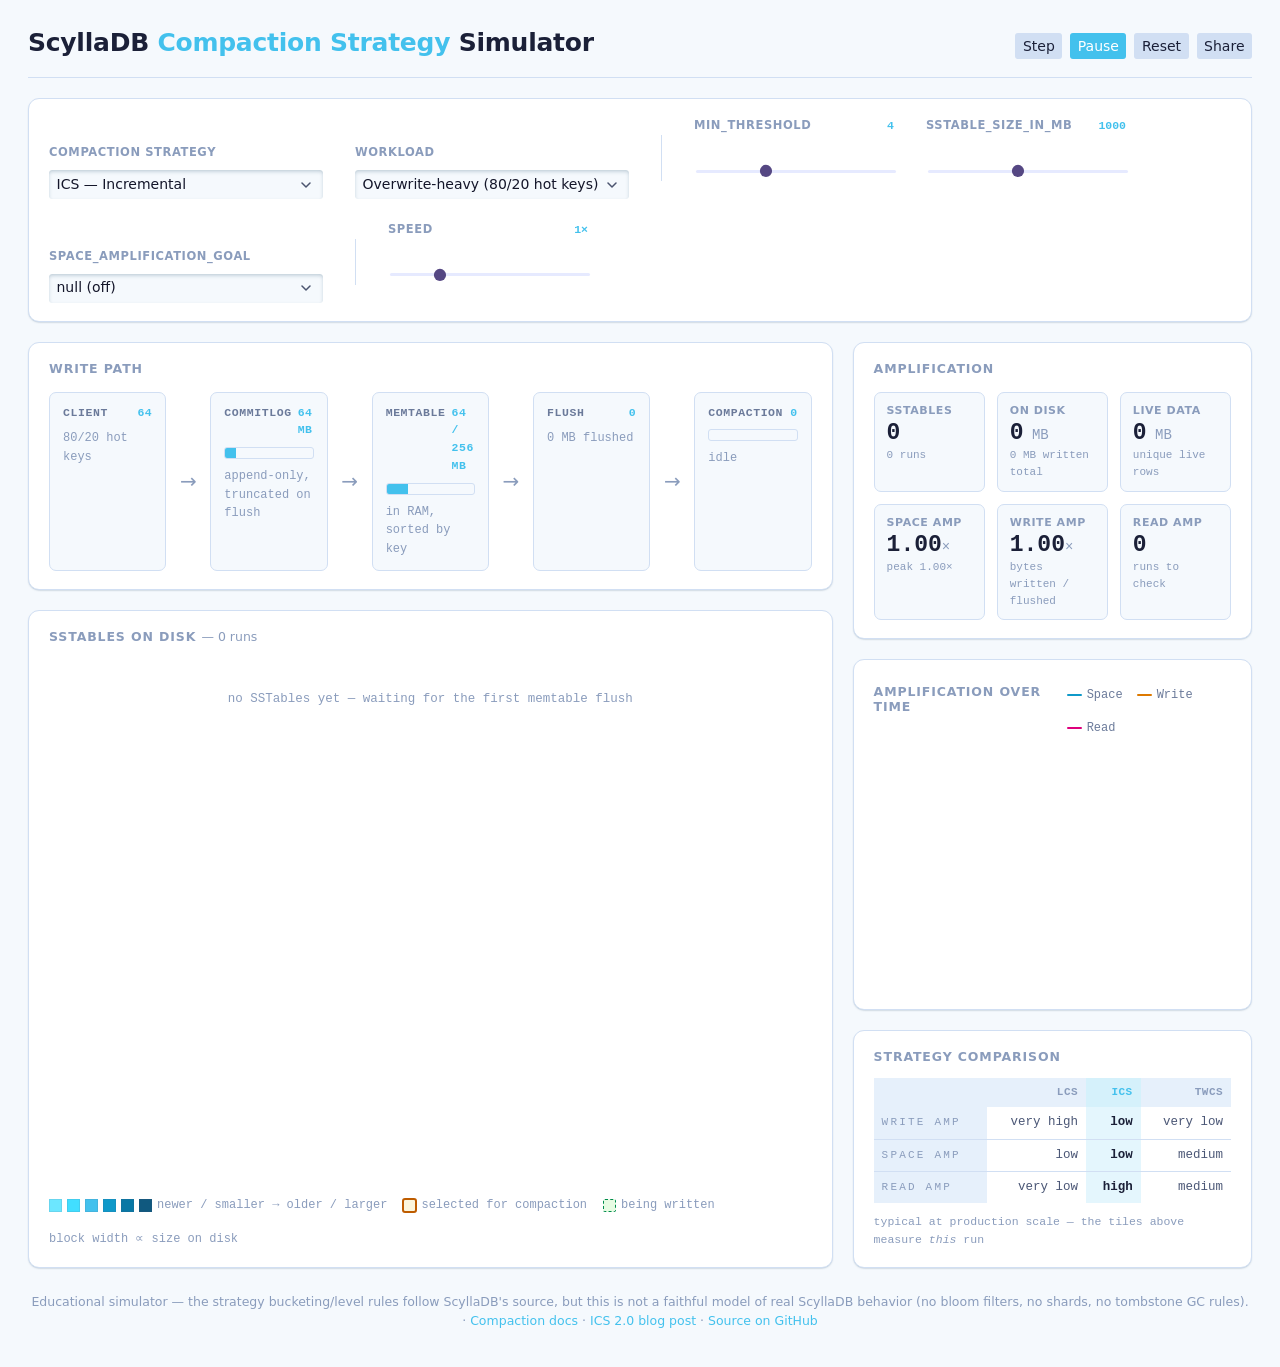
==== commit a98a520e: "Squashed 'docs/source/_extra/demos/compaction-viz/' content from commit 80ad69f git-subtree-dir: doc" ====
--- a/index.html
+++ b/index.html
@@ -3,10 +3,11 @@
 <head>
 <meta charset="UTF-8" />
 <meta name="viewport" content="width=device-width, initial-scale=1" />
-<title>ScyllaDB Materialized Views &amp; Secondary Indexes</title>
+<title>ScyllaDB Compaction Strategy Simulator — Write, Flush, Compact</title>
+<link rel="icon" type="image/svg+xml" href="favicon.svg" />
 <script>
-// ScyllaDB DS theme boot snippet: runs before the stylesheet so there is no flash of the
-// wrong palette. Follows the OS by default; the header button cycles the override.
+// ScyllaDB DS theme boot snippet (runs before the stylesheet so there's no flash).
+// No manual toggle — it just follows the OS, same as the HA simulator.
 (function () {
   var KEY = "scylladb-ds-theme";
   var root = document.documentElement;
@@ -19,14 +20,11 @@
   });
 })();
 </script>
-<link rel="icon" href="favicon.svg" type="image/svg+xml" />
-<link rel="icon" href="favicon.ico" sizes="32x32" />
-<link rel="apple-touch-icon" href="apple-touch-icon.png" />
 <link rel="stylesheet" href="scylladb-ds.css" />
 <style>
-  /* ---------- bridge: local aliases -> ScyllaDB DS tokens ----------
-     Short local names keep the rest of this sheet readable, and every one of them still
-     resolves through whichever DS token is live for the current data-theme. */
+  /* ---------- bridge: simulator-local var names -> ScyllaDB DS tokens ----------
+     Same trick as the HA simulator: local aliases so the rest of the sheet reads
+     plainly and still inherits whichever DS token is live for the current theme. */
   :root {
     --bg: var(--bg-page);
     --surface: var(--bg-surface);
@@ -39,434 +37,453 @@
     --accent: var(--btn-primary-bg);
     --ok: var(--status-success);
     --ok-bg: var(--status-success-bg);
+    --danger: var(--status-error);
+    --danger-bg: var(--status-error-bg);
     --warn: var(--status-warning);
     --warn-bg: var(--status-warning-bg);
-    --danger: var(--status-error);
-    --danger-bg: var(--status-error-bg);
-
-    /* the two protagonists: the base table and the thing derived from it */
-    --base: var(--color-primary-500);
-    --base-bg: var(--color-primary-50);
-    --view: var(--color-secondary-500);
-    --view-bg: var(--color-secondary-50);
 
     --font-ui: var(--font-family);
-    /* --font-mono ships with the DS bundle (Roboto Mono). */
-  }
+
+    /* Depth ramp for SSTable blocks: a single hue, light -> dark, so "how deep in
+       the LSM tree is this file" reads as magnitude rather than as identity.
+       Sequential ramp per the dataviz rules — never a rainbow. */
+    --tier-0: var(--color-primary-200);
+    --tier-1: var(--color-primary-300);
+    --tier-2: var(--color-primary-400);
+    --tier-3: var(--color-primary-500);
+    --tier-4: var(--color-primary-600);
+    --tier-5: var(--color-primary-700);
+    --tier-ink: var(--color-gray-900);
+
+    /* Three-series categorical set for the amplification charts. primary-500 +
+       warning-500 + magenta-500 — validated for CVD separation against the light
+       surface (the DS's own chart-1/chart-2 pair is two blues and fails deutan).
+       Read amp is a count, not a ratio, so it gets its own plot band below the
+       ratio band rather than a second y-axis on the same one. */
+    --series-space: var(--color-primary-500);
+    --series-write: var(--color-warning-500);
+    --series-read: var(--color-magenta-500);
+  }
+  [data-theme="dark"] {
+    --tier-0: var(--color-primary-800);
+    --tier-1: var(--color-primary-700);
+    --tier-2: var(--color-primary-600);
+    --tier-3: var(--color-primary-500);
+    --tier-4: var(--color-primary-400);
+    --tier-5: var(--color-primary-300);
+    --tier-ink: var(--color-gray-50);
+    /* Re-stepped for the dark surface: warning-500 sits above the dark lightness
+       band, warning-600 is inside it. */
+    --series-space: var(--color-primary-500);
+    --series-write: var(--color-warning-600);
+    --series-read: var(--color-magenta-500);
+  }
+  .sst { --tier-ink: var(--color-gray-900); }
+  .sst[data-depth="4"], .sst[data-depth="5"] { --tier-ink: var(--color-gray-50); }
+  [data-theme="dark"] .sst { --tier-ink: var(--color-gray-50); }
+  [data-theme="dark"] .sst[data-depth="3"],
+  [data-theme="dark"] .sst[data-depth="4"],
+  [data-theme="dark"] .sst[data-depth="5"] { --tier-ink: var(--color-gray-900); }
 
   * { box-sizing: border-box; }
 
-  html, body { height: 100%; }
   body {
     margin: 0;
     background: var(--bg);
     color: var(--text);
     font-family: var(--font-ui);
-    /* Built for a projector / big screen: the whole UI scales with the viewport width so a
-       1080p or 4K room gets proportionally larger type instead of a postage stamp in the
-       middle, while a laptop still lands on a sane 14px. */
-    font-size: clamp(13px, 0.78vw, 19px);
-    line-height: 1.45;
-    overflow: hidden;
+    font-size: 16px;
+    line-height: 1.55;
   }
 
   .wrap {
-    height: 100vh;
-    max-width: 2400px;
+    /* Sized for a desktop/presentation screen — no down-scaling, so every size
+       below is the size it actually renders at. */
+    max-width: 1760px;
     margin: 0 auto;
-    padding: 0.9em 1.1em 0.7em;
+    padding: 28px 28px 36px;
     display: flex;
     flex-direction: column;
-    gap: 0.7em;
-  }
-
-  /* =============================== header =============================== */
+    gap: 20px;
+  }
+
+  /* ---------- header ---------- */
   header.top {
     display: flex;
-    align-items: center;
+    align-items: baseline;
     justify-content: space-between;
-    gap: 1.2em;
+    gap: 20px;
     flex-wrap: wrap;
-    flex: none;
+    border-bottom: var(--border-w) solid var(--border);
+    padding-bottom: 18px;
   }
   header.top h1 {
-    font-size: 1.55em;
+    font-size: 25px;
     font-weight: 700;
     margin: 0;
-    letter-spacing: -0.015em;
+    letter-spacing: -0.01em;
+    text-wrap: balance;
     font-family: var(--font-family);
-    white-space: nowrap;
-  }
-  header.top h1 .accent { color: var(--accent); }
-
-  /* mode tabs — the four ways to answer "give me the rows for this non-key column" */
-  .modes { display: flex; gap: 0.35em; flex-wrap: wrap; }
-  .mode-btn {
-    font-family: var(--font-ui);
-    font-size: 0.95em;
-    font-weight: 600;
-    padding: 0.42em 0.95em;
-    border-radius: var(--radius-lg);
-    border: var(--border-w) solid var(--border);
-    background: var(--surface);
-    color: var(--text-dim);
-    cursor: pointer;
-    display: flex;
-    align-items: center;
-    gap: 0.5em;
-    transition: background .15s, color .15s, border-color .15s;
-  }
-  .mode-btn:hover { border-color: var(--accent); color: var(--text); }
-  .mode-btn .kbd {
-    font-family: var(--font-mono);
-    font-size: 0.78em;
-    font-weight: 700;
-    color: var(--text-faint);
-    border: 1px solid var(--border);
-    border-radius: var(--radius-sm);
-    padding: 0 0.35em;
-  }
-  .mode-btn[aria-selected="true"] {
-    background: var(--accent);
-    border-color: var(--accent);
-    color: var(--btn-primary-text);
-  }
-  .mode-btn[aria-selected="true"] .kbd { color: inherit; border-color: currentColor; opacity: .7; }
-
-  .head-actions { display: flex; align-items: center; gap: 0.5em; }
-  /* repo link: a DS button (.btn already gives it flex, gap, no underline) carrying the mark */
-  .repo-link svg { width: 1.05em; height: 1.05em; fill: currentColor; flex: none; }
-
-  /* =============================== main grid =============================== */
-  .grid3 {
-    flex: 1 1 auto;
-    min-height: 0;
-    display: grid;
-    grid-template-columns: minmax(0, 0.88fr) minmax(0, 1.15fr) minmax(0, 1.45fr);
-    gap: 0.7em;
-  }
-  .col { display: flex; flex-direction: column; gap: 0.7em; min-height: 0; }
-
-  .card {
+  }
+  header.top h1 span.accent { color: var(--accent); }
+  .head-right { display: flex; align-items: center; gap: 8px; }
+  /* Feedback for the Share button. It replaces nothing on screen, so it is a
+     live region rather than a tooltip. */
+  .share-msg { font-size: 12px; color: var(--text-dim); white-space: nowrap; }
+
+  /* ---------- cards ---------- */
+  .panel {
     background: var(--surface);
     border: var(--border-w) solid var(--border);
     border-radius: var(--radius-xl);
     box-shadow: var(--shadow-1);
-    display: flex;
-    flex-direction: column;
-    min-height: 0;
-    overflow: hidden;
-  }
-  .card-head {
-    display: flex;
-    align-items: center;
-    justify-content: space-between;
-    gap: 0.6em;
-    padding: 0.55em 0.85em;
-    border-bottom: var(--border-w) solid var(--border);
-    flex: none;
-  }
-  .card-head h2 {
+    padding: 18px 20px;
+  }
+  .panel h2, .panel h3 {
     margin: 0;
-    font-size: 0.82em;
-    font-weight: 700;
+    font-size: 12.5px;
     text-transform: uppercase;
     letter-spacing: 0.07em;
     color: var(--text-faint);
-    white-space: nowrap;
-  }
-  .card-head .name {
+    font-weight: 700;
+  }
+
+  /* ---------- controls ---------- */
+  .controls {
+    display: flex;
+    flex-wrap: wrap;
+    gap: 22px 32px;
+    align-items: flex-end;
+  }
+  .ctrl { display: flex; flex-direction: column; gap: 8px; width: 200px; }
+  .ctrl.wide { width: 274px; }
+  .ctrl label {
+    font-size: 11.5px;
+    text-transform: uppercase;
+    letter-spacing: 0.05em;
+    color: var(--text-faint);
+    font-weight: 600;
+    display: flex;
+    justify-content: space-between;
+    gap: 8px;
+  }
+  .ctrl label .val {
     font-family: var(--font-mono);
-    font-size: 0.88em;
+    font-variant-numeric: tabular-nums;
+    color: var(--accent);
     font-weight: 700;
-    color: var(--text-emphasis);
-  }
-  .card-body { flex: 1 1 auto; min-height: 0; overflow: auto; }
-
-  .card.base-card .card-head { background: var(--base-bg); border-bottom-color: color-mix(in srgb, var(--base) 30%, transparent); }
-  .card.base-card .card-head .name { color: var(--base); }
-  .card.view-card .card-head { background: var(--view-bg); border-bottom-color: color-mix(in srgb, var(--view) 30%, transparent); }
-  .card.view-card .card-head .name { color: var(--view); }
-
-  /* =============================== CQL =============================== */
-  .cql-body { padding: 0.5em 0; }
-  .cql-stmt {
+    letter-spacing: 0;
+    text-transform: none;
+  }
+  .ctrl select.form-input, .ctrl input[type="number"].form-input { width: 100%; }
+  .ctrl input[type="range"] { width: 100%; }
+  .divider { width: 1px; align-self: center; height: 46px; background: var(--border); }
+  .btn-row { display: flex; gap: 6px; align-items: center; }
+  .opt-group[hidden] { display: none; }
+
+  /* ---------- main layout ---------- */
+  .stage-main { display: flex; gap: 20px; align-items: stretch; flex-wrap: wrap; }
+  .col-stage { flex: 2.3 1 760px; min-width: 560px; display: flex; flex-direction: column; gap: 20px; }
+  .col-side { flex: 1 1 380px; min-width: 360px; display: flex; flex-direction: column; gap: 20px; }
+
+  /* ---------- write path pipeline ---------- */
+  .pipe { display: flex; align-items: stretch; gap: 12px; margin-top: 16px; }
+  .pipe-node {
+    flex: 1;
+    background: var(--surface-2);
+    border: var(--border-w) solid var(--border);
+    border-radius: var(--radius-lg);
+    padding: 11px 13px;
+    display: flex;
+    flex-direction: column;
+    gap: 8px;
+    min-width: 0;
+  }
+  .pipe-node .pn-title {
     font-family: var(--font-mono);
-    font-size: 0.86em;
-    line-height: 1.55;
-    white-space: pre;
-    padding: 0.5em 0.9em;
-    border-left: 3px solid transparent;
-    color: var(--text-dim);
-    transition: background .2s, border-color .2s, color .2s;
-  }
-  .cql-stmt + .cql-stmt { margin-top: 0.15em; }
-  .cql-stmt.active {
-    background: var(--bg-accent);
-    border-left-color: var(--accent);
-    color: var(--text-emphasis);
-  }
-  .cql-stmt .kw { color: var(--accent); font-weight: 700; }
-  .cql-stmt.active .kw { color: var(--btn-primary-hover); }
-  .cql-stmt .str { color: var(--ok); }
-  .cql-stmt .cmt { color: var(--text-faint); font-style: italic; }
-  .cql-stmt .id-base { color: var(--base); font-weight: 700; }
-  .cql-stmt .id-view { color: var(--view); font-weight: 700; }
-
-  /* =============================== data tables =============================== */
-  table.rows {
-    width: 100%;
-    border-collapse: collapse;
-    font-family: var(--font-mono);
-    font-size: 0.86em;
-    font-variant-numeric: tabular-nums;
-  }
-  table.rows th, table.rows td {
-    text-align: left;
-    padding: 0.3em 0.7em;
-    white-space: nowrap;
-    border-bottom: 1px solid var(--border);
-  }
-  table.rows thead th {
-    position: sticky;
-    top: 0;
-    z-index: 1;
-    background: var(--surface-2);
-    font-weight: 700;
-    color: var(--text-emphasis);
-    padding-top: 0.45em;
-    padding-bottom: 0.45em;
-    border-bottom: var(--border-w) solid var(--border);
-  }
-  table.rows thead th .keytag {
-    display: block;
-    font-size: 0.72em;
-    font-weight: 700;
-    letter-spacing: 0.08em;
-    line-height: 1.4;
-    margin-top: 0.1em;
-  }
-  .keytag.pk { color: var(--base); }
-  .keytag.ck { color: var(--warn); }
-  .keytag.tok { color: var(--text-faint); }
-  .keytag.blank { color: transparent; }
-  /* the view's own key columns are tinted with the view colour so the reordering reads at a glance */
-  .view-card .keytag.pk { color: var(--view); }
-
-  table.rows td { color: var(--text-dim); }
-  table.rows td.k { color: var(--text-emphasis); font-weight: 700; }
-  table.rows tbody tr { transition: background .25s; }
-  table.rows tbody tr.scan { background: var(--warn-bg); }
-  table.rows tbody tr.hit { background: var(--ok-bg); }
-  table.rows tbody tr.hit td { color: var(--ok); }
-  table.rows tbody tr.hit td.k { color: var(--ok); }
-  table.rows tbody tr.fresh { animation: rowIn .55s ease-out; }
-  @keyframes rowIn {
-    0%   { background: color-mix(in srgb, var(--accent) 45%, transparent); }
-    100% { background: transparent; }
-  }
-  .empty-note {
-    padding: 1.6em 1em;
-    text-align: center;
-    font-family: var(--font-mono);
-    font-size: 0.9em;
-    color: var(--text-faint);
-  }
-  .empty-note strong { display: block; font-size: 1.15em; color: var(--warn); margin-bottom: 0.35em; }
-
-  /* =============================== stage =============================== */
-  .stage-card .card-body { overflow: hidden; padding: 0.2em; }
-  #stage { width: 100%; height: 100%; display: block; }
-
-  /* A rack (availability zone) enclosure: a lightly tinted panel behind the nodes it holds,
-     grouping them by proximity and a shared border. Deliberately colorless — on this stage
-     color already means role (base / view / coordinator) and hop type, and the DS categorical
-     chart tokens collide with those outright: --chart-1 IS --base, --chart-2 IS --view and
-     --chart-3 IS --warn. A rack is a container, not a role, so it recedes and lets the node
-     borders carry the meaning. */
-  .rack-box { fill: var(--surface-2); stroke: var(--border); stroke-width: 1.5; }
-  .rack-box-label {
-    fill: var(--text-faint);
-    font-family: var(--font-mono);
-    font-size: 10.5px;
+    font-size: 11.5px;
     font-weight: 700;
     letter-spacing: 0.05em;
-    text-anchor: start;
-    pointer-events: none;
-  }
-
-  .node-box {
-    fill: var(--surface);
-    stroke: var(--border);
-    stroke-width: 2;
-    transition: stroke .2s, stroke-width .2s, fill .2s;
-  }
-  .node-box.base { stroke: var(--base); stroke-width: 3; }
-  .node-box.view { stroke: var(--view); stroke-width: 3; stroke-dasharray: 7 4; }
-  .node-box.both { stroke: var(--base); stroke-width: 3.5; }
-  .node-box.coord { stroke: var(--accent); stroke-width: 4; }
-  .node-box.busy { fill: var(--bg-accent); }
-  .node-ring2 { fill: none; stroke: var(--view); stroke-width: 2.5; stroke-dasharray: 7 4; opacity: 0; }
-  .node-ring2.on { opacity: 1; }
-
-  .node-name {
-    fill: var(--text-emphasis);
-    font-family: var(--font-mono);
-    font-size: 13px;
-    font-weight: 700;
-    text-anchor: middle;
-    dominant-baseline: middle;
-    pointer-events: none;
-  }
-  .node-role {
-    font-family: var(--font-mono);
-    font-size: 9.5px;
-    font-weight: 700;
-    letter-spacing: 0.07em;
-    text-anchor: middle;
-    dominant-baseline: middle;
-    pointer-events: none;
-  }
-  .node-role.base { fill: var(--base); }
-  .node-role.view { fill: var(--view); }
-  .node-role.coord { fill: var(--accent); }
-  .node-role.idle { fill: var(--text-faint); }
-
-  .client-box { fill: var(--surface-2); stroke: var(--text-dim); stroke-width: 2; }
-  .client-label {
-    fill: var(--text-dim);
-    font-family: var(--font-mono);
-    font-size: 12px;
-    font-weight: 700;
-    text-anchor: middle;
-    dominant-baseline: middle;
-    pointer-events: none;
-  }
-
-  .msg-line { fill: none; stroke-width: 2; opacity: .5; }
-  .msg-line.w { stroke: var(--base); }
-  .msg-line.v { stroke: var(--view); }
-  .msg-line.r { stroke: var(--ok); }
-  .msg-line.f { stroke: var(--warn); }
-  .packet { stroke: none; }
-  .packet.w { fill: var(--base); }
-  .packet.v { fill: var(--view); }
-  .packet.r { fill: var(--ok); }
-  .packet.f { fill: var(--warn); }
-  .arrow-w { fill: var(--base); opacity: .85; }
-  .arrow-v { fill: var(--view); opacity: .85; }
-  .arrow-r { fill: var(--ok); opacity: .85; }
-  .arrow-f { fill: var(--warn); opacity: .85; }
-
-  .packet-label {
-    font-family: var(--font-mono);
-    font-size: 12px;
-    font-weight: 700;
-    text-anchor: middle;
-    paint-order: stroke;
-    stroke: var(--surface);
-    stroke-width: 4px;
-    stroke-linejoin: round;
-    pointer-events: none;
-  }
-  .packet-label.w { fill: var(--base); }
-  .packet-label.v { fill: var(--view); }
-  .packet-label.r { fill: var(--ok); }
-  .packet-label.f { fill: var(--warn); }
-
-  .local-badge {
+    text-transform: uppercase;
+    color: var(--text-dim);
+    display: flex;
+    justify-content: space-between;
+    gap: 6px;
+  }
+  .pipe-node .pn-title b { color: var(--accent); font-variant-numeric: tabular-nums; }
+  .pipe-node .pn-sub { font-size: 12px; color: var(--text-faint); font-family: var(--font-mono); }
+  .pipe-arrow {
+    align-self: center;
+    color: var(--text-faint);
+    font-size: 20px;
+    flex: none;
+    width: 20px;
+    text-align: center;
+  }
+  .pipe-node.pulse { border-color: var(--accent); }
+  .meter { height: 12px; background: var(--bg-page); border-radius: var(--radius-sm); overflow: hidden; border: 1px solid var(--border); }
+  .meter-fill { height: 100%; width: 0; background: var(--accent); transition: width .25s ease; }
+  .meter-fill.hot { background: var(--warn); }
+  .meter.commitlog .meter-fill { background: var(--color-primary-400); }
+
+  /* ---------- disk / sstable field ---------- */
+  .disk { position: relative; margin-top: 16px; min-height: 288px; --lane-x: 178px; }
+  .lane-layer { position: absolute; inset: 0; }
+  /* Blocks live in their own layer, offset past the labels, so a block's left/width
+     are plain percentages of the track and it can be tweened between rows without
+     ever changing parent (which would restart the transition). */
+  .sst-layer { position: absolute; left: var(--lane-x); right: 0; top: 0; bottom: 0; }
+  .row-label {
+    position: absolute;
+    left: 0;
+    width: calc(var(--lane-x) - 12px);
     font-family: var(--font-mono);
     font-size: 11px;
     font-weight: 700;
-    text-anchor: middle;
-    paint-order: stroke;
-    stroke: var(--surface);
-    stroke-width: 4px;
-    stroke-linejoin: round;
-    fill: var(--view);
-  }
-
-  /* stage legend, bottom-left inside the SVG frame */
-  .legend {
-    display: flex;
-    gap: 1.1em;
-    flex-wrap: wrap;
-    align-items: center;
-    padding: 0.4em 0.85em;
-    border-top: var(--border-w) solid var(--border);
-    flex: none;
-    font-size: 0.8em;
-    color: var(--text-dim);
-  }
-  .legend .item { display: flex; align-items: center; gap: 0.4em; white-space: nowrap; }
-  .legend .sw { width: 1.5em; height: 0.85em; border-radius: 3px; border: 2px solid var(--border); }
-  .legend .sw.base { border-color: var(--base); }
-  .legend .sw.view { border-color: var(--view); border-style: dashed; }
-  .legend .sw.coord { border-color: var(--accent); }
-  .legend .hop { width: 1.7em; height: 0; border-top: 2px solid var(--border); }
-  .legend .hop.w { border-color: var(--base); }
-  .legend .hop.v { border-color: var(--view); }
-  .legend .hop.r { border-color: var(--ok); }
-
-  /* =============================== controls =============================== */
-  .controls {
-    flex: none;
+    letter-spacing: 0.04em;
+    text-transform: uppercase;
+    color: var(--text-faint);
+    text-align: right;
+    line-height: 1.25;
+  }
+  .row-label em { display: block; font-style: normal; font-weight: 400; text-transform: none; letter-spacing: 0; opacity: .8; }
+  .row-track {
+    position: absolute;
+    left: var(--lane-x);
+    right: 0;
+    height: 34px;
+    background: var(--bg-page);
+    border: 1px solid var(--border);
+    border-radius: var(--radius-md);
+    min-width: 0;
+  }
+  .row-track.keyspace { background: repeating-linear-gradient(90deg, transparent 0 24px, var(--border-faint) 24px 25px), var(--bg-page); }
+  .sst {
+    position: absolute;
+    height: 28px;
+    min-width: 7px;
+    border-radius: var(--radius-sm);
+    background: var(--tier-c, var(--tier-2));
+    border: 1px solid color-mix(in srgb, var(--tier-ink) 22%, transparent);
+    color: var(--tier-ink);
+    font-family: var(--font-mono);
+    font-size: 11px;
+    font-weight: 700;
     display: flex;
     align-items: center;
-    gap: 0.9em 1.4em;
-    flex-wrap: wrap;
-    background: var(--surface);
+    justify-content: center;
+    overflow: hidden;
+    white-space: nowrap;
+    transition: left .18s ease, width .18s ease, top .18s ease, opacity .18s ease, background .18s ease;
+    cursor: default;
+  }
+  .sst.fresh { animation: drop-in .3s ease both; }
+  @keyframes drop-in {
+    from { transform: translateY(-30px); opacity: 0; }
+    to   { transform: translateY(0); opacity: 1; }
+  }
+  .sst.compacting {
+    outline: 2px solid var(--warn);
+    outline-offset: 1px;
+    animation: sel-pulse 1.1s ease-in-out infinite;
+  }
+  @keyframes sel-pulse { 0%,100% { opacity: 1; } 50% { opacity: .55; } }
+  .sst.released { opacity: 0; }
+  .sst.output {
+    background: var(--ok-bg);
+    border: 1px dashed var(--ok);
+    color: var(--ok);
+  }
+  .sst.expired { opacity: .35; }
+  .disk-empty {
+    font-family: var(--font-mono);
+    font-size: 12.5px;
+    color: var(--text-faint);
+    padding: 30px 0;
+    text-align: center;
+  }
+
+  .legend { display: flex; flex-wrap: wrap; gap: 16px; margin-top: auto; padding-top: 18px; font-size: 12px; color: var(--text-faint); font-family: var(--font-mono); }
+  .legend span { display: inline-flex; align-items: center; gap: 5px; }
+  .swatch { width: 13px; height: 13px; border-radius: 2px; border: 1px solid color-mix(in srgb, var(--text) 20%, transparent); }
+  .ramp { display: inline-flex; }
+  .ramp i { width: 13px; height: 13px; display: block; border: 1px solid color-mix(in srgb, var(--text) 12%, transparent); }
+
+  /* ---------- KPIs ---------- */
+  .kpi-grid { display: grid; grid-template-columns: repeat(3, 1fr); gap: 12px; margin-top: 16px; }
+  .kpi {
+    background: var(--surface-2);
     border: var(--border-w) solid var(--border);
-    border-radius: var(--radius-xl);
-    box-shadow: var(--shadow-1);
-    padding: 0.6em 0.9em;
-  }
-  .cgroup { display: flex; align-items: center; gap: 0.5em; }
-  .cgroup > .glabel {
-    font-size: 0.78em;
+    border-radius: var(--radius-lg);
+    padding: 9px 12px;
+  }
+  .kpi .k-label { font-size: 11px; text-transform: uppercase; letter-spacing: 0.05em; color: var(--text-faint); font-weight: 600; }
+  .kpi .k-value { font-family: var(--font-mono); font-size: 23px; font-weight: 700; font-variant-numeric: tabular-nums; color: var(--text-emphasis, var(--text)); line-height: 1.25; }
+  .kpi .k-value small { font-size: 14px; font-weight: 400; color: var(--text-faint); }
+  .kpi .k-note { font-size: 11px; color: var(--text-faint); font-family: var(--font-mono); }
+  .kpi.hi .k-value { color: var(--warn); }
+
+  /* ---------- chart ---------- */
+  .chart-head { display: flex; justify-content: space-between; align-items: baseline; gap: 10px; }
+  .chart-legend { display: flex; gap: 14px; font-size: 12px; font-family: var(--font-mono); color: var(--text-dim); }
+  .chart-legend span { display: inline-flex; align-items: center; gap: 5px; }
+  .chart-legend i { width: 15px; height: 2px; display: block; border-radius: 1px; }
+  #chart { width: 100%; height: 244px; display: block; margin-top: 10px; overflow: visible; }
+  #chart .grid { stroke: var(--border); stroke-width: 1; }
+  #chart .axis-text { fill: var(--text-faint); font-family: var(--font-mono); font-size: 9px; }
+  #chart .line { fill: none; stroke-width: 2; stroke-linejoin: round; stroke-linecap: round; }
+  #chart .line.space { stroke: var(--series-space); }
+  #chart .line.write { stroke: var(--series-write); }
+  #chart .line.read { stroke: var(--series-read); }
+  #chart .dlabel { font-family: var(--font-mono); font-size: 9.5px; font-weight: 700; paint-order: stroke; stroke: var(--surface); stroke-width: 3px; stroke-linejoin: round; }
+  #chart .dlabel.space { fill: var(--series-space); }
+  #chart .dlabel.write { fill: var(--series-write); }
+  #chart .dlabel.read { fill: var(--series-read); }
+  /* Caption sits in the gutter above each band — the two bands carry different
+     units, so each says which one it is. */
+  #chart .band-cap {
+    fill: var(--text-faint);
+    font-family: var(--font-mono);
+    font-size: 9px;
+    letter-spacing: 0.04em;
+    text-transform: uppercase;
+  }
+  #chart .crosshair { stroke: var(--text-faint); stroke-width: 1; stroke-dasharray: 3 3; }
+  #chart .hover-dot { stroke: var(--surface); stroke-width: 2; }
+  .chart-tip {
+    position: absolute;
+    pointer-events: none;
+    background: var(--bg-overlay, var(--surface));
+    border: var(--border-w) solid var(--border);
+    border-radius: var(--radius-md);
+    box-shadow: var(--shadow-2);
+    padding: 6px 8px;
+    font-family: var(--font-mono);
+    font-size: 12px;
+    line-height: 1.45;
+    white-space: nowrap;
+    z-index: 20;
+  }
+  .chart-tip b { font-weight: 700; }
+  .chart-wrap { position: relative; }
+
+  /* ---------- strategy comparison table ---------- */
+  .amp-table {
+    width: 100%;
+    margin: 14px 0 0;
+    border-collapse: collapse;
+    font-family: var(--font-mono);
+    font-size: 12.5px;
+  }
+  .amp-table th, .amp-table td {
+    padding: 6px 8px;
+    text-align: right;
+    border-bottom: 1px solid var(--border);
+    white-space: nowrap;
+  }
+  .amp-table thead th {
+    font-size: 11px;
     font-weight: 700;
-    text-transform: uppercase;
-    letter-spacing: 0.07em;
+    letter-spacing: 0.04em;
     color: var(--text-faint);
-    white-space: nowrap;
-  }
-  .where-bar > span { white-space: nowrap; }
-  .where-bar { display: flex; align-items: center; gap: 0.45em; font-family: var(--font-mono); font-size: 0.9em; color: var(--text-dim); }
-  .where-bar select {
-    font-family: var(--font-mono);
-    font-size: 1em;
+    border-bottom: var(--border-w) solid var(--border-strong, var(--border));
+  }
+  .amp-table tbody th {
+    text-align: left;
+    font-weight: 400;
+    color: var(--text-faint);
+  }
+  .amp-table tr:last-child th, .amp-table tr:last-child td { border-bottom: none; }
+  /* The active strategy's column is the one the tiles above are measuring. */
+  .amp-table td.active {
+    background: color-mix(in srgb, var(--accent) 14%, transparent);
+    color: var(--text-emphasis, var(--text));
+    font-weight: 700;
+  }
+  .amp-table thead th.active {
+    background: color-mix(in srgb, var(--accent) 22%, transparent);
+    color: var(--accent);
+  }
+  .amp-foot { font-size: 11.5px; color: var(--text-faint); margin-top: 10px; font-family: var(--font-mono); }
+
+  /* ---------- advice bubbles, anchored to the control they talk about ------ */
+  #workloadCtrl, #sagCtrl { position: relative; }
+  .notice {
+    position: absolute;
+    top: calc(100% + 10px);
+    left: 0;
+    z-index: 50;
+    width: 370px;
+    max-width: calc(100vw - 48px);
+    display: flex;
+    align-items: flex-start;
+    gap: 10px;
+    background: var(--warn-bg);
+    border: var(--border-w) solid var(--warn);
+    border-radius: var(--radius-lg);
+    box-shadow: var(--shadow-3);
+    padding: 11px 14px;
+    font-size: 12.5px;
+    color: var(--text);
+    line-height: 1.45;
+    text-transform: none;
+    letter-spacing: 0;
+    font-weight: 400;
+  }
+  /* Rotated square peeking out of the top edge — the two visible borders form
+     the arrow outline, and its fill matches the bubble so the seam disappears. */
+  .notice::before {
+    content: "";
+    position: absolute;
+    top: -7px;
+    left: 30px;
+    width: 12px;
+    height: 12px;
+    background: var(--warn-bg);
+    border-left: var(--border-w) solid var(--warn);
+    border-top: var(--border-w) solid var(--warn);
+    transform: rotate(45deg);
+  }
+  /* The warning skin is the default; --info is the same bubble in accent ink,
+     for a tip that explains a knob rather than flagging a broken setup. */
+  .notice--info {
+    background: color-mix(in srgb, var(--accent) 10%, var(--surface));
+    border-color: var(--accent);
+  }
+  .notice--info::before {
+    background: color-mix(in srgb, var(--accent) 10%, var(--surface));
+    border-left-color: var(--accent);
+    border-top-color: var(--accent);
+  }
+  .notice--info .n-icon { color: var(--accent); font-style: italic; }
+  .notice[hidden] { display: none; }
+  .notice .n-icon { flex: none; font-weight: 700; color: var(--warn); font-family: var(--font-mono); }
+  .notice .n-body { flex: 1; }
+  .notice .n-body b { font-weight: 700; }
+  .notice button {
     flex: none;
-    width: auto;
-    min-width: 7.5em;
-    padding: 0.2em 1.6em 0.2em 0.6em;
-  }
-  .controls .divider { width: 1px; align-self: stretch; background: var(--border); }
-  .controls .btn { font-size: 0.95em; }
-  .btn-run { min-width: 8.5em; }
-  .controls .spacer { flex: 1 1 auto; }
-  /* the driver radios sit on the control row, so they follow its type scale */
-  #driverGroup .radio { font-size: 0.85em; white-space: nowrap; align-items: center; }
-  #driverGroup .radio-dot { margin-top: 0; }
-  .controls input[type="range"] { width: 8em; }
-  .speedval { font-family: var(--font-mono); font-size: 0.85em; color: var(--accent); font-weight: 700; min-width: 2.6em; }
-
-  .page-footer {
-    flex: none;
-    text-align: center;
-    font-size: 0.72em;
+    background: none;
+    border: 0;
     color: var(--text-faint);
-  }
-
-  ::-webkit-scrollbar { width: 9px; height: 9px; }
+    cursor: pointer;
+    font-size: 16px;
+    line-height: 1;
+    padding: 0 2px;
+  }
+  .notice button:hover { color: var(--text); }
+
+  .page-footer { text-align: center; font-size: 12.5px; color: var(--text-faint); padding-top: 4px; }
+  .page-footer a { color: var(--accent); text-decoration: none; }
+  .page-footer a:hover, .page-footer a:focus-visible { text-decoration: underline; }
+
+  ::-webkit-scrollbar { width: 8px; height: 8px; }
   ::-webkit-scrollbar-thumb { background: var(--border); border-radius: var(--radius-sm); }
 
-  @media (prefers-reduced-motion: reduce) { * { transition-duration: 0.01ms !important; } }
-
-  @media (max-width: 1250px) {
-    body { overflow: auto; }
-    .wrap { height: auto; }
-    .grid3 { grid-template-columns: 1fr; }
-    .stage-card { height: 70vh; }
+  @media (prefers-reduced-motion: reduce) { * { transition-duration: 0.01ms !important; animation-duration: 0.01ms !important; } }
+  @media (max-width: 980px) {
+    .controls { flex-direction: column; align-items: stretch; }
+    .divider { display: none; }
+    .disk { --lane-x: 128px; }
   }
 </style>
 </head>
@@ -474,1127 +491,1530 @@
 <div class="wrap">
 
   <header class="top">
-    <h1>ScyllaDB <span class="accent">Materialized Views</span> &amp; <span class="accent">Secondary Indexes</span></h1>
-
-    <div class="modes" id="modes" role="tablist" aria-label="Access method"></div>
-
-    <div class="head-actions">
-      <a class="btn btn--xs repo-link" href="https://github.com/tzach/scylladb-mv-viz"
-         target="_blank" rel="noopener" title="Source on GitHub: tzach/scylladb-mv-viz">
-        <svg viewBox="0 0 16 16" aria-hidden="true"><path d="M8 0C3.58 0 0 3.58 0 8c0 3.54 2.29 6.53 5.47 7.59.4.07.55-.17.55-.38 0-.19-.01-.82-.01-1.49-2.01.37-2.53-.49-2.69-.94-.09-.23-.48-.94-.82-1.13-.28-.15-.68-.52-.01-.53.63-.01 1.08.58 1.23.82.72 1.21 1.87.87 2.33.66.07-.52.28-.87.51-1.07-1.78-.2-3.64-.89-3.64-3.95 0-.87.31-1.59.82-2.15-.08-.2-.36-1.02.08-2.12 0 0 .67-.21 2.2.82.64-.18 1.32-.27 2-.27.68 0 1.36.09 2 .27 1.53-1.04 2.2-.82 2.2-.82.44 1.1.16 1.92.08 2.12.51.56.82 1.27.82 2.15 0 3.07-1.87 3.75-3.65 3.95.29.25.54.73.54 1.48 0 1.07-.01 1.93-.01 2.2 0 .21.15.46.55.38A7.995 7.995 0 0 0 16 8c0-4.42-3.58-8-8-8Z"/></svg>
-        GitHub
-      </a>
-      <button type="button" class="btn btn--xs" id="btnTheme" title="Cycle theme: system / light / dark">Theme</button>
+    <div>
+      <h1>ScyllaDB <span class="accent">Compaction Strategy</span> Simulator</h1>
+    </div>
+    <div class="head-right">
+      <button type="button" class="btn btn--xs" id="btnStep">Step</button>
+      <button type="button" class="btn btn--xs btn--primary" id="btnPlay">Pause</button>
+      <button type="button" class="btn btn--xs" id="btnReset">Reset</button>
+      <button type="button" class="btn btn--xs" id="btnShare"
+              title="Copy a link that opens the simulator at this exact state">Share</button>
+      <span class="share-msg" id="shareMsg" role="status" aria-live="polite" hidden></span>
     </div>
   </header>
 
-  <div class="grid3">
-
-    <!-- ---------------- column 1: the CQL that defines everything on screen ------------- -->
-    <div class="col">
-      <div class="card" style="flex:1 1 auto;">
-        <div class="card-head"><h2>CQL</h2><span class="name" id="cqlMode"></span></div>
-        <div class="card-body cql-body" id="cqlBody"></div>
+  <!-- ---------------- controls ---------------- -->
+  <div class="panel controls">
+    <div class="ctrl wide">
+      <label for="strategySelect">Compaction strategy</label>
+      <select id="strategySelect" class="form-input form-input--compact">
+        <option value="lcs">LCS — Leveled</option>
+        <option value="ics" selected>ICS — Incremental</option>
+        <option value="twcs">TWCS — Time-Window</option>
+      </select>
+    </div>
+
+    <div class="ctrl wide" id="workloadCtrl">
+      <label for="workloadSelect">Workload</label>
+      <select id="workloadSelect" class="form-input form-input--compact">
+        <option value="hot">Overwrite-heavy (80/20 hot keys)</option>
+        <option value="uniform">Uniform random keys</option>
+        <option value="ts">Time series (new key each write)</option>
+      </select>
+      <div class="notice" id="twcsNotice" role="status" hidden>
+        <span class="n-icon">&#9888;</span>
+        <span class="n-body" id="twcsNoticeBody"></span>
+        <button type="button" id="twcsNoticeClose" aria-label="Dismiss">&times;</button>
       </div>
     </div>
 
-    <!-- ---------------- column 2: base table and the table derived from it -------------- -->
-    <div class="col">
-      <div class="card base-card" style="flex:1 1 50%;">
-        <div class="card-head">
-          <h2>Base table</h2>
-          <span class="name">heartrate</span>
-        </div>
-        <div class="card-body" id="baseBody"></div>
-      </div>
-      <div class="card view-card" style="flex:1 1 50%;">
-        <div class="card-head">
-          <h2 id="viewKind">View</h2>
-          <span class="name" id="viewName"></span>
-        </div>
-        <div class="card-body" id="viewBody"></div>
+    <div class="divider"></div>
+
+    <!-- strategy sub-properties: only the ones that exist for the selected class -->
+    <div class="ctrl opt-group" data-for="ics twcs">
+      <label for="minThRange">min_threshold <span class="val" id="minThVal">4</span></label>
+      <input type="range" id="minThRange" min="2" max="8" value="4" step="1" />
+    </div>
+
+    <div class="ctrl opt-group" data-for="ics">
+      <label for="fragRange">sstable_size_in_mb <span class="val" id="fragVal">1000</span></label>
+      <input type="range" id="fragRange" min="200" max="2000" value="1000" step="100" />
+    </div>
+
+    <div class="ctrl wide opt-group" id="sagCtrl" data-for="ics">
+      <label for="sagSelect">space_amplification_goal</label>
+      <select id="sagSelect" class="form-input form-input--compact">
+        <option value="0" selected>null (off)</option>
+        <option value="1.25">1.25</option>
+        <option value="1.5">1.5</option>
+        <option value="2">2.0</option>
+      </select>
+      <div class="notice notice--info" id="sagNotice" role="status" hidden>
+        <span class="n-icon">i</span>
+        <span class="n-body" id="sagNoticeBody"></span>
+        <button type="button" id="sagNoticeClose" aria-label="Dismiss">&times;</button>
       </div>
     </div>
 
-    <!-- ---------------- column 3: where the requests actually travel -------------------- -->
-    <div class="col">
-      <div class="card stage-card" style="flex:1 1 auto;">
-        <div class="card-head">
-          <h2>Cluster</h2>
-          <span class="name">6 nodes &middot; 3 racks &middot; RF=3 &middot; CL=ONE</span>
+    <div class="ctrl opt-group" data-for="lcs">
+      <label for="lcsSizeRange">sstable_size_in_mb <span class="val" id="lcsSizeVal">160</span></label>
+      <input type="range" id="lcsSizeRange" min="32" max="320" value="160" step="32" />
+    </div>
+
+    <div class="ctrl opt-group" data-for="twcs">
+      <label for="windowSizeRange">compaction_window_size <span class="val" id="windowSizeVal">1</span></label>
+      <input type="range" id="windowSizeRange" min="1" max="12" value="1" step="1" />
+    </div>
+
+    <div class="ctrl wide opt-group" data-for="twcs">
+      <label for="windowUnitSelect">compaction_window_unit <span class="val" id="windowDerived">24 h</span></label>
+      <select id="windowUnitSelect" class="form-input form-input--compact">
+        <option value="MINUTES">MINUTES</option>
+        <option value="HOURS">HOURS</option>
+        <option value="DAYS" selected>DAYS</option>
+      </select>
+    </div>
+
+    <div class="divider"></div>
+
+    <div class="ctrl" style="min-width:104px;">
+      <label for="speedRange">Speed <span class="val" id="speedVal">1&times;</span></label>
+      <!-- Index into SPEEDS, because the steps are not evenly spaced. -->
+      <input type="range" id="speedRange" min="0" max="9" value="2" step="1" />
+    </div>
+  </div>
+
+  <!-- ---------------- main ---------------- -->
+  <div class="stage-main">
+    <div class="col-stage">
+
+      <div class="panel">
+        <h2>Write path</h2>
+        <div class="pipe">
+          <div class="pipe-node" id="pnClient">
+            <div class="pn-title"><span>Client</span><b id="cWrites">0</b></div>
+            <div class="pn-sub" id="cWorkload">writes issued</div>
+          </div>
+          <div class="pipe-arrow">&rarr;</div>
+          <div class="pipe-node" id="pnCommitlog">
+            <div class="pn-title"><span>Commitlog</span><b id="cClog">0 MB</b></div>
+            <div class="meter commitlog"><div class="meter-fill" id="clogFill"></div></div>
+            <div class="pn-sub">append-only, truncated on flush</div>
+          </div>
+          <div class="pipe-arrow">&rarr;</div>
+          <div class="pipe-node" id="pnMemtable">
+            <div class="pn-title"><span>Memtable</span><b id="cMem">0 / 12 MB</b></div>
+            <div class="meter"><div class="meter-fill" id="memFill"></div></div>
+            <div class="pn-sub" id="memSub">in RAM, sorted by key</div>
+          </div>
+          <div class="pipe-arrow">&rarr;</div>
+          <div class="pipe-node" id="pnFlush">
+            <div class="pn-title"><span>Flush</span><b id="cFlushes">0</b></div>
+            <div class="pn-sub" id="flushSub">SSTables written</div>
+          </div>
+          <div class="pipe-arrow">&rarr;</div>
+          <div class="pipe-node" id="pnCompact">
+            <div class="pn-title"><span>Compaction</span><b id="cCompactions">0</b></div>
+            <div class="meter"><div class="meter-fill" id="compFill"></div></div>
+            <div class="pn-sub" id="compSub">idle</div>
+          </div>
         </div>
-        <div class="card-body">
-          <!-- viewBox is recomputed from the rack geometry on render; this matches it. -->
-          <svg id="stage" viewBox="0 0 600 474" xmlns="http://www.w3.org/2000/svg">
-            <defs>
-              <marker id="arrowW" viewBox="0 0 10 10" refX="9" refY="5" markerWidth="7" markerHeight="7" orient="auto-start-reverse">
-                <path class="arrow-w" d="M0,0 L10,5 L0,10 z"></path>
-              </marker>
-              <marker id="arrowV" viewBox="0 0 10 10" refX="9" refY="5" markerWidth="7" markerHeight="7" orient="auto-start-reverse">
-                <path class="arrow-v" d="M0,0 L10,5 L0,10 z"></path>
-              </marker>
-              <marker id="arrowR" viewBox="0 0 10 10" refX="9" refY="5" markerWidth="7" markerHeight="7" orient="auto-start-reverse">
-                <path class="arrow-r" d="M0,0 L10,5 L0,10 z"></path>
-              </marker>
-              <marker id="arrowF" viewBox="0 0 10 10" refX="9" refY="5" markerWidth="7" markerHeight="7" orient="auto-start-reverse">
-                <path class="arrow-f" d="M0,0 L10,5 L0,10 z"></path>
-              </marker>
-            </defs>
-            <g id="racksLayer"></g>
-            <g id="nodesLayer"></g>
-            <g id="clientLayer"></g>
-            <g id="messagesLayer"></g>
-          </svg>
-        </div>
+      </div>
+
+      <div class="panel" style="flex:1; display:flex; flex-direction:column;">
+        <h2>SSTables on disk <span id="diskShape" style="text-transform:none;letter-spacing:0;font-weight:400;color:var(--text-faint)"></span></h2>
+        <div class="disk" id="disk"></div>
         <div class="legend">
-          <span class="item"><span class="sw base"></span>base replica</span>
-          <span class="item"><span class="sw view"></span>view replica</span>
-          <span class="item"><span class="sw coord"></span>coordinator</span>
-          <span class="item"><span class="hop w"></span>base write</span>
-          <span class="item"><span class="hop v"></span>view update</span>
-          <span class="item"><span class="hop r"></span>read</span>
+          <span><span class="ramp"><i style="background:var(--tier-0)"></i><i style="background:var(--tier-1)"></i><i style="background:var(--tier-2)"></i><i style="background:var(--tier-3)"></i><i style="background:var(--tier-4)"></i><i style="background:var(--tier-5)"></i></span> newer / smaller &rarr; older / larger</span>
+          <span><span class="swatch" style="background:var(--warn-bg);outline:2px solid var(--warn);outline-offset:-1px"></span> selected for compaction</span>
+          <span><span class="swatch" style="background:var(--ok-bg);border-style:dashed;border-color:var(--ok)"></span> being written</span>
+          <span>block width &prop; size on disk</span>
         </div>
       </div>
     </div>
 
-  </div>
-
-  <div class="controls">
-    <div class="cgroup">
-      <span class="glabel">Where</span>
-      <span class="where-bar" id="whereBar"></span>
-    </div>
-
-    <div class="divider"></div>
-
-    <button type="button" class="btn btn--sm btn--primary btn-run" id="btnInsert" title="Run the write path (I)">INSERT&nbsp;row</button>
-    <button type="button" class="btn btn--sm btn--primary btn-run" id="btnSelect" title="Run the read path (S)">SELECT</button>
-    <button type="button" class="btn btn--sm" id="btnReset" title="Reset the data (R)">Reset</button>
-
-    <div class="cgroup" id="driverGroup" role="radiogroup" aria-label="Client driver">
-      <span class="glabel">Driver</span>
-      <label class="radio">
-        <input type="radio" name="driver" value="basic" checked />
-        <span class="radio-dot"></span>
-        <span>Non-smart</span>
-      </label>
-      <label class="radio">
-        <input type="radio" name="driver" value="smart" />
-        <span class="radio-dot"></span>
-        <span>Smart</span>
-      </label>
-    </div>
-
-    <div class="spacer"></div>
-
-    <div class="cgroup">
-      <span class="glabel">Speed</span>
-      <input type="range" id="speed" min="0" max="4" step="1" value="2" />
-      <span class="speedval" id="speedVal">1.0&times;</span>
+    <div class="col-side">
+      <div class="panel">
+        <h2>Amplification</h2>
+        <div class="kpi-grid">
+          <div class="kpi"><div class="k-label">SSTables</div><div class="k-value" id="kSst">0</div><div class="k-note" id="kSstNote">&nbsp;</div></div>
+          <div class="kpi"><div class="k-label">On disk</div><div class="k-value" id="kDisk">0<small> MB</small></div><div class="k-note" id="kDiskNote">&nbsp;</div></div>
+          <div class="kpi"><div class="k-label">Live data</div><div class="k-value" id="kLive">0<small> MB</small></div><div class="k-note">unique live rows</div></div>
+          <div class="kpi" id="kpiSA"><div class="k-label">Space amp</div><div class="k-value" id="kSA">1.00<small>&times;</small></div><div class="k-note" id="kSANote">peak 1.00&times;</div></div>
+          <div class="kpi" id="kpiWA"><div class="k-label">Write amp</div><div class="k-value" id="kWA">1.00<small>&times;</small></div><div class="k-note">bytes written / flushed</div></div>
+          <div class="kpi" id="kpiRA"><div class="k-label">Read amp</div><div class="k-value" id="kRA">0</div><div class="k-note" id="kRANote">files per lookup</div></div>
+        </div>
+      </div>
+
+      <div class="panel">
+        <div class="chart-head">
+          <h3>Amplification over time</h3>
+          <div class="chart-legend">
+            <span><i style="background:var(--series-space)"></i>Space</span>
+            <span><i style="background:var(--series-write)"></i>Write</span>
+            <span><i style="background:var(--series-read)"></i>Read</span>
+          </div>
+        </div>
+        <div class="chart-wrap">
+          <svg id="chart" viewBox="0 0 320 196" preserveAspectRatio="xMidYMid meet" role="img" aria-label="Two stacked plots sharing a time axis: space and write amplification as ratios, and read amplification as a file count per lookup"></svg>
+          <div class="chart-tip" id="chartTip" hidden></div>
+        </div>
+      </div>
+
+      <div class="panel explain" style="flex:1;">
+        <h2>Strategy comparison</h2>
+        <table class="amp-table" id="ampTable"></table>
+        <div class="amp-foot">typical at production scale &mdash; the tiles above measure <em>this</em> run</div>
+      </div>
     </div>
   </div>
 
   <footer class="page-footer">
-    Educational visualization of ScyllaDB view and index internals &mdash; simplified, not behaviorally exact.
-    Keys: <b>1</b>&ndash;<b>4</b> mode &middot; <b>I</b> insert &middot; <b>S</b> select &middot; <b>R</b> reset
-    <br />
-    Source and notes: <a href="https://github.com/tzach/scylladb-mv-viz" target="_blank" rel="noopener">github.com/tzach/scylladb-mv-viz</a>
+    Educational simulator &mdash; the strategy bucketing/level rules follow ScyllaDB's source, but this is not a
+    faithful model of real ScyllaDB behavior (no bloom filters, no shards, no tombstone GC rules).
+    &middot; <a href="https://docs.scylladb.com/manual/stable/cql/compaction.html" target="_blank" rel="noopener noreferrer">Compaction docs</a>
+    &middot; <a href="https://www.scylladb.com/2021/04/28/incremental-compaction-2-0-a-revolutionary-space-and-write-optimized-compaction-strategy/" target="_blank" rel="noopener noreferrer">ICS 2.0 blog post</a>
+    &middot; <a href="https://github.com/tzach/compaction-viz" target="_blank" rel="noopener noreferrer">Source on GitHub</a>
   </footer>
-
 </div>
-
 <script>
+(function () {
 "use strict";
-/* =====================================================================================
-   ScyllaDB Materialized Views & Secondary Indexes — visualization
-
-   Four ways to answer the same question ("give me the rows for a non-key column"), each
-   shown on three surfaces at once:
-
-     * the CQL that defines it,
-     * the base table and the table that gets derived from it,
-     * the hops a write and a read actually make across the cluster.
-
-   The view/index schemas follow ScyllaDB's own construction in
-   index/secondary_index_manager.cc::create_view_for_index() — a global index puts the
-   indexed column in the view's partition key and prepends a computed `idx_token`
-   clustering column; a local index keeps the base partition key and puts the indexed
-   column first in the clustering key. Write-path pairing (each base replica ships its
-   view update to one specific view replica) follows db/view/view.cc.
-   ===================================================================================== */
-
-const svgNS = "http://www.w3.org/2000/svg";
-const $ = (id) => document.getElementById(id);
-const esc = (s) => String(s).replace(/[&<>]/g, (c) => ({ "&": "&amp;", "<": "&lt;", ">": "&gt;" }[c]));
-
-/* ------------------------------------------------------------------ cluster geometry */
-// The cluster is drawn as racks, not as a ring: three enclosures side by side, each holding the
-// two nodes that share its failure domain, with the client to their left. A ring hides the only
-// thing that makes RF=3 worth anything — that the three replicas sit in three separate racks —
-// so the enclosure is the point of the picture.
-//
-// Side by side puts the nodes on a grid, and on a grid a third card often sits squarely on the
-// line between two others. Two channels of empty space keep every hop routable around that, and
-// both are sized for it rather than for looks:
-//
-//   NODE_V_GAP  a horizontal band between the upper and lower nodes, running the full width.
-//               The client sits in the middle of it, so every hop it sends starts out already
-//               inside a clear lane and only has to rise or fall at the far end. This is the
-//               binding constraint: sweeping it against every hop the four modes make, 60px
-//               leaves 26 arcs crossing a card and 76px is the first width that clears them
-//               all. It is set above that threshold rather than on it.
-//   RACK_GAP    a vertical lane between neighbouring enclosures, for hops that have to cross a
-//               rack rather than travel along the band.
-//
-// pickBow() steers each arc into one of the two, so shrinking either will start pushing arrows
-// across node cards. Three racks in a row plus a client column is simply a wide arrangement; the
-// stage is broader than it is tall and the panel letterboxes it, which is the cost of showing
-// the racks left to right.
-const NODE_COUNT = 6;
-const RF = 3;
-const RACK_COUNT = 3;
-
-const NW = 124, NH = 88;      // one node card
-const NODE_V_GAP = 96;        // band between the two nodes of a rack — an arc route
-const RACK_GAP = 44;          // lane between neighbouring enclosures — an arc route
-const RACK_PAD_X = 12;        // enclosure padding beside its nodes
-const RACK_PAD_TOP = 24;      // enclosure padding above them — carries the rack label
-const RACK_PAD_BOTTOM = 12;
-const STAGE_PAD = 22;
-
-const RACK_W = NW + RACK_PAD_X * 2;
-const CLIENT_HW = 58, CLIENT_HH = 25;
-const CLIENT_MARGIN = 44;     // between the client and the first enclosure
-const RACKS_X = STAGE_PAD + CLIENT_HW * 2 + CLIENT_MARGIN;
-
-// Nodes are numbered round-robin across the racks (node i is in rack i % RACK_COUNT), which is
-// how a cluster grown one node at a time across three availability zones ends up numbered — and
-// it is what makes the plain three-step ring walk in replicasFor() put one replica in each rack.
-// Numbering the racks in contiguous pairs instead looks tidier in a list and is far worse here:
-// the rack-aware walk then always prefers the first node of each pair, so half the cluster never
-// holds a replica at all.
-const NODES = Array.from({ length: NODE_COUNT }, (_, i) => {
-  const rack = i % RACK_COUNT;
-  const slot = Math.floor(i / RACK_COUNT);
+
+/* ============================================================================
+   ScyllaDB compaction strategy simulator.
+
+   The model is deliberately small but the *selection* rules are ports of the
+   real thing (scylladb/compaction/*.cc):
+
+     - STCS  size_tiered_compaction_strategy::get_buckets / most_interesting_bucket
+     - ICS   incremental_compaction_strategy — identical bucketing, but over
+             SSTable *runs* instead of individual files, plus the SAG cross-tier job
+     - LCS   leveled_manifest — L0 threshold, per-level score, fan-out of 10
+     - TWCS  time_window_compaction_strategy — bucket by window, STCS inside the
+             current window, seal older windows, drop fully-expired SSTables
+
+   One row of data == 1 "MB", so every size in the UI is in the same unit as the
+   CQL sub-properties it mirrors, and every sub-property default below is the one
+   from the ScyllaDB source (master @ e2c99436cf):
+
+     sstable_size_in_mb        ICS 1000 / LCS 160
+     min|max_compaction_threshold  4 / 32
+     space_amplification_goal  null, valid range (1.0, 2.0]
+     compaction_window_size|unit   1 DAYS
+     bucket_low|high           0.5 / 1.5   min_sstable_size 50 MB
+     leveled_fan_out 10, MAX_LEVELS 9
+
+   The one number with no upstream default is the memtable flush threshold:
+   memtable_total_space_in_mb is value_status::Invalid in db/config.cc because the
+   real memtable is sized from available RAM. 256 MB is chosen here, and the write
+   rate, keyspace and compaction rate are derived from it.
+   ========================================================================== */
+
+var KEYSPACE      = 20000; // distinct keys for the non-time-series workloads
+var COMPACT_RATE  = 512;   // MB of input merged per tick
+var HIST_MAX      = 240;   // points kept for the amplification chart
+var LCS_FANOUT    = 10;    // leveled_manifest::leveled_fan_out
+var LCS_MAX_LEVELS = 9;    // leveled_manifest::MAX_LEVELS
+var ICS_MIN_SSTABLE_SIZE = 50;  // incremental_compaction_strategy_options::DEFAULT_MIN_SSTABLE_SIZE
+var TICK_HOURS    = 1;     // one tick of simulated time == one hour of wall clock
+// time_window_compaction_strategy: the valid compaction_window_unit values.
+var WINDOW_UNIT_HOURS = { MINUTES: 1 / 60, HOURS: 1, DAYS: 24 };
+var MAX_THRESHOLD = 32;    // max_compaction_threshold default
+var MAX_L0        = 32;    // leveled_manifest::MAX_COMPACTING_L0
+var SPEEDS        = [0.25, 0.5, 1, 2, 3, 4, 5, 6, 7, 8];  // speed slider steps
+
+var $ = function (id) { return document.getElementById(id); };
+
+/* ---------------------------------------------------------------- options -- */
+var opt = {
+  strategy: "ics",
+  workload: "hot",
+  rate: 64,
+  // No ScyllaDB default to copy: memtable_total_space_in_mb is value_status::Invalid
+  // in db/config.cc — the real memtable is sized from available RAM. 256 MB is the
+  // anchor the rest of this scale is derived from.
+  memThreshold: 256,
+  minThreshold: 4,
+  fragSize: 1000,        // ICS sstable_size_in_mb — DEFAULT_MAX_FRAGMENT_SIZE_IN_MB
+  sag: 0,
+  lcsSize: 160,          // LCS sstable_size_in_mb — DEFAULT_MAX_SSTABLE_SIZE_IN_MB
+  windowSize: 1,         // compaction_window_size — DEFAULT_COMPACTION_WINDOW_SIZE
+  windowUnit: "DAYS",    // compaction_window_unit — DEFAULT_COMPACTION_WINDOW_UNIT (86400s)
+  window: 24,            // derived: windowSize × unit, in ticks
+  ttl: 0,
+  speed: 1
+};
+
+/* ------------------------------------------------------------------ state -- */
+var S, timer = null, running = true;
+
+// Deterministic PRNG so a Reset with the same settings replays the same run.
+function mulberry32(a) {
+  return function () {
+    a |= 0; a = (a + 0x6D2B79F5) | 0;
+    var t = Math.imul(a ^ (a >>> 15), 1 | a);
+    t = (t + Math.imul(t ^ (t >>> 7), 61 | t)) ^ t;
+    return ((t ^ (t >>> 14)) >>> 0) / 4294967296;
+  };
+}
+
+function newState() {
   return {
-    i, rack, name: "node " + (i + 1),
-    x: RACKS_X + rack * (RACK_W + RACK_GAP) + RACK_PAD_X + NW / 2,
-    y: STAGE_PAD + RACK_PAD_TOP + slot * (NH + NODE_V_GAP) + NH / 2,
-    hw: NW / 2, hh: NH / 2,
+    tick: 0,
+    nextId: 1,
+    nextRun: 1,
+    mem: new Map(),        // key -> ts (the row version)
+    commitlog: 0,
+    ssts: [],
+    job: null,
+    writes: 0,
+    flushes: 0,
+    compactions: 0,
+    flushedBytes: 0,       // memtable -> disk
+    writtenBytes: 0,       // everything ever written to disk (flush + compaction output)
+    peakSA: 1,
+    seqKey: 0,
+    lastCompactedKey: {},  // LCS: per-level round-robin cursor
+    hist: [],
+    log: [],
+    rng: mulberry32(0xC0FFEE)
   };
-});
-
-// Each enclosure is just the bounding box of the nodes it holds, padded — so changing a gap
-// above moves the racks with it and nothing has to be kept in sync by hand.
-const RACKS = Array.from({ length: RACK_COUNT }, (_, r) => {
-  const own = NODES.filter((n) => n.rack === r);
-  const x0 = Math.min(...own.map((n) => n.x - n.hw)) - RACK_PAD_X;
-  const x1 = Math.max(...own.map((n) => n.x + n.hw)) + RACK_PAD_X;
-  const y0 = Math.min(...own.map((n) => n.y - n.hh)) - RACK_PAD_TOP;
-  const y1 = Math.max(...own.map((n) => n.y + n.hh)) + RACK_PAD_BOTTOM;
-  return { r, label: "ZONE/RACK " + r, x: x0, y: y0, w: x1 - x0, h: y1 - y0 };
-});
-
-const STAGE_W = Math.max(...RACKS.map((k) => k.x + k.w)) + STAGE_PAD;
-const STAGE_H = Math.max(...RACKS.map((k) => k.y + k.h)) + STAGE_PAD;
-
-// Left of the racks, centred on the band between the two node rows.
-const CLIENT = {
-  x: STAGE_PAD + CLIENT_HW,
-  y: (NODES[0].y + NODES[RACK_COUNT].y) / 2,
-  hw: CLIENT_HW, hh: CLIENT_HH,
+}
+
+/* ------------------------------------------------------------- primitives -- */
+function mkSST(rows, meta) {
+  // rows: array of [key, ts] sorted by key. Returns an SSTable record.
+  var e = new Map(), minK = Infinity, maxK = -Infinity, minT = Infinity, maxT = -Infinity;
+  for (var i = 0; i < rows.length; i++) {
+    var k = rows[i][0], t = rows[i][1];
+    e.set(k, t);
+    if (k < minK) minK = k;
+    if (k > maxK) maxK = k;
+    if (t < minT) minT = t;
+    if (t > maxT) maxT = t;
+  }
+  return {
+    id: S.nextId++,
+    e: e,
+    size: rows.length,
+    level: meta.level || 0,
+    run: meta.run || 0,
+    frag: meta.frag || 0,
+    win: meta.win === undefined ? null : meta.win,
+    minKey: minK, maxKey: maxK,
+    minTs: minT, maxTs: maxT,
+    born: S.tick
+  };
+}
+
+function sstExpired(s) { return opt.ttl > 0 && s.maxTs + opt.ttl <= S.tick; }
+function rowExpired(ts) { return opt.ttl > 0 && ts + opt.ttl <= S.tick; }
+
+function diskBytes() {
+  var n = 0;
+  for (var i = 0; i < S.ssts.length; i++) n += S.ssts[i].size;
+  if (S.job) n += S.job.partialBytes;
+  return n;
+}
+
+// Live data = one copy of every key that is still current and unexpired.
+function liveBytes() {
+  var seen = new Set();
+  for (var i = 0; i < S.ssts.length; i++) {
+    var e = S.ssts[i].e;
+    e.forEach(function (ts, k) { if (!rowExpired(ts)) seen.add(k); });
+  }
+  return seen.size;
+}
+
+// Not rendered any more — kept as an in-memory trace of what the strategy did,
+// which is what you want in the console when a run looks wrong.
+function log(tag, msg, cls) {
+  S.log.push({ t: S.tick, tag: tag, msg: msg, cls: cls || "info" });
+  if (S.log.length > 300) S.log.shift();
+}
+
+/* --------------------------------------------------------------- workload -- */
+function nextKey() {
+  if (opt.workload === "ts") return S.seqKey++;
+  if (opt.workload === "hot") {
+    // 80% of writes land on the hottest 20% of keys — the classic overwrite
+    // pattern that makes space amplification visible.
+    var hot = Math.max(1, Math.floor(KEYSPACE * 0.2));
+    return S.rng() < 0.8 ? Math.floor(S.rng() * hot) : Math.floor(S.rng() * KEYSPACE);
+  }
+  return Math.floor(S.rng() * KEYSPACE);
+}
+
+function doWrites() {
+  for (var i = 0; i < opt.rate; i++) {
+    var k = nextKey();
+    S.commitlog++;              // every row is appended; the memtable dedupes, the log doesn't
+    S.mem.set(k, S.tick);
+    S.writes++;
+  }
+}
+
+function maybeFlush() {
+  if (S.mem.size < opt.memThreshold) return;
+  var rows = Array.from(S.mem.entries()).sort(function (a, b) { return a[0] - b[0]; });
+  var meta = {};
+  if (opt.strategy === "ics") { meta.run = S.nextRun++; meta.frag = 0; }
+  if (opt.strategy === "twcs") meta.win = Math.floor(S.tick / opt.window);
+  var sst = mkSST(rows, meta);
+  sst.fresh = true;
+  S.ssts.push(sst);
+  S.flushes++;
+  S.flushedBytes += sst.size;
+  S.writtenBytes += sst.size;
+  S.mem = new Map();
+  S.commitlog = 0;                      // commitlog segment is released after flush
+  log("FLUSH", "memtable -> SSTable #" + sst.id + " (" + sst.size + " MB, " + sst.e.size + " rows)", "success");
+}
+
+/* ------------------------------------------------- STCS / ICS bucketing ---- */
+// Port of size_tiered_compaction_strategy::get_buckets. `items` are {size} —
+// individual SSTables for STCS, whole runs for ICS.
+function getBuckets(items) {
+  var bucketLow = 0.5, bucketHigh = 1.5;
+  var minSize = ICS_MIN_SSTABLE_SIZE;
+  var sorted = items.slice().sort(function (a, b) { return a.size - b.size; });
+  var buckets = [], avgs = [];
+  for (var i = 0; i < sorted.length; i++) {
+    var it = sorted[i], size = it.size;
+    if (buckets.length) {
+      var avg = avgs[avgs.length - 1];
+      if ((size > avg * bucketLow && size < avg * bucketHigh) || (size < minSize && avg < minSize)) {
+        var b = buckets[buckets.length - 1];
+        var newAvg = (b.length * avg + size) / (b.length + 1);
+        // Don't let the average drift so high that the bucket's smallest member
+        // would fall out of range.
+        if (size < minSize || b[0].size > newAvg * bucketLow) {
+          b.push(it);
+          avgs[avgs.length - 1] = newAvg;
+          continue;
+        }
+      }
+    }
+    buckets.push([it]);
+    avgs.push(size);
+  }
+  return buckets;
+}
+
+// most_interesting_bucket: prune to buckets that meet the threshold, then take
+// the one with the most members ("efficiency increases with number of files").
+function mostInteresting(buckets, minT) {
+  var pruned = buckets.filter(function (b) { return b.length >= minT; });
+  if (!pruned.length) return null;
+  return pruned.reduce(function (a, b) { return b.length > a.length ? b : a; });
+}
+
+/* ------------------------------------------------------------ strategies -- */
+function pickSTCS(pool) {
+  var buckets = getBuckets(pool);
+  var best = mostInteresting(buckets, opt.minThreshold);
+  var reason = "tier of " + opt.minThreshold + "+ similar-sized SSTables";
+  if (!best) {
+    // compaction_enforce_min_threshold defaults to false: any pair in a tier goes.
+    best = mostInteresting(buckets, 2);
+    reason = "pair in the same tier (min_threshold not enforced)";
+  }
+  if (!best) return null;
+  return { inputs: best.slice(0, MAX_THRESHOLD), reason: reason };
+}
+
+function runsOf(ssts) {
+  var by = new Map();
+  for (var i = 0; i < ssts.length; i++) {
+    var s = ssts[i];
+    if (!by.has(s.run)) by.set(s.run, { run: s.run, frags: [], size: 0 });
+    var r = by.get(s.run);
+    r.frags.push(s);
+    r.size += s.size;
+  }
+  var out = Array.from(by.values());
+  out.forEach(function (r) { r.frags.sort(function (a, b) { return a.minKey - b.minKey; }); });
+  return out;
+}
+
+function pickICS() {
+  var runs = runsOf(S.ssts);
+  var buckets = getBuckets(runs);
+  var best = mostInteresting(buckets, opt.minThreshold);
+  var reason = "tier of " + opt.minThreshold + "+ similar-sized runs";
+  if (!best) { best = mostInteresting(buckets, 2); reason = "pair of runs in the same tier"; }
+
+  if (best) {
+    var inputs = [];
+    best.slice(0, MAX_THRESHOLD).forEach(function (r) { inputs = inputs.concat(r.frags); });
+    return { inputs: inputs, reason: reason + " (" + best.length + " runs, " + inputs.length + " fragments)" };
+  }
+
+  // space_amplification_goal: no normal job to do, so consider a cross-tier
+  // compaction of the two largest tiers if SA has drifted above the goal.
+  if (opt.sag > 0 && buckets.length >= 2) {
+    var byAvg = buckets.slice().sort(function (a, b) {
+      var av = a.reduce(function (t, r) { return t + r.size; }, 0) / a.length;
+      var bv = b.reduce(function (t, r) { return t + r.size; }, 0) / b.length;
+      return bv - av;
+    });
+    var s0 = byAvg[0], s1 = byAvg[1];
+    var tot = function (b) { return b.reduce(function (t, r) { return t + r.size; }, 0); };
+    var s0b = tot(s0), s1b = tot(s1);
+    var sa = (s0b + s1b) / s0b;
+    if (sa > opt.sag) {
+      var ins = [];
+      s0.concat(s1).forEach(function (r) { ins = ins.concat(r.frags); });
+      return {
+        inputs: ins,
+        reason: "SAG cross-tier: SA " + sa.toFixed(2) + "x > goal " + opt.sag.toFixed(2) + "x",
+        sag: true
+      };
+    }
+  }
+  return null;
+}
+
+function levelsOf(ssts) {
+  var lv = [];
+  for (var i = 0; i < ssts.length; i++) {
+    var l = ssts[i].level;
+    while (lv.length <= l) lv.push([]);
+    lv[l].push(ssts[i]);
+  }
+  lv.forEach(function (a) { a.sort(function (x, y) { return x.minKey - y.minKey; }); });
+  return lv;
+}
+
+function maxBytesForLevel(l) {
+  return l === 0 ? 4 * opt.lcsSize : Math.pow(LCS_FANOUT, l) * opt.lcsSize;
+}
+
+// leveled_manifest tops out at MAX_LEVELS; nothing is promoted past it.
+function cappedLevel(l) { return Math.min(l, LCS_MAX_LEVELS - 1); }
+
+function overlapping(list, minK, maxK) {
+  return (list || []).filter(function (s) { return s.maxKey >= minK && s.minKey <= maxK; });
+}
+
+function pickLCS() {
+  var lv = levelsOf(S.ssts);
+  var l0 = lv[0] || [];
+
+  // L0 is the only level whose SSTables overlap each other, so it is compacted
+  // wholesale into L1 as soon as it reaches the threshold.
+  if (l0.length >= 4) {
+    var batch = l0.slice(0, MAX_L0);
+    var minK = Math.min.apply(null, batch.map(function (s) { return s.minKey; }));
+    var maxK = Math.max.apply(null, batch.map(function (s) { return s.maxKey; }));
+    var ov = overlapping(lv[1], minK, maxK);
+    return {
+      inputs: batch.concat(ov),
+      level: 1,
+      reason: "L0 has " + l0.length + " overlapping SSTables (>= 4) -> merge with " + ov.length + " from L1"
+    };
+  }
+
+  // Otherwise compact the deepest level whose score (bytes / ideal bytes) > 1.
+  for (var i = lv.length - 1; i >= 1; i--) {
+    if (!lv[i] || !lv[i].length) continue;
+    var bytes = lv[i].reduce(function (t, s) { return t + s.size; }, 0);
+    var score = bytes / maxBytesForLevel(i);
+    if (score <= 1.001) continue;
+    // Round-robin through the level by key so every SSTable gets its turn.
+    var cursor = S.lastCompactedKey[i] === undefined ? -1 : S.lastCompactedKey[i];
+    var pickIdx = 0;
+    for (var j = 0; j < lv[i].length; j++) { if (lv[i][j].minKey > cursor) { pickIdx = j; break; } }
+    var chosen = lv[i][pickIdx];
+    S.lastCompactedKey[i] = chosen.maxKey;
+    if (pickIdx === lv[i].length - 1) S.lastCompactedKey[i] = -1;
+    var target = cappedLevel(i + 1);
+    var ov2 = overlapping(lv[target], chosen.minKey, chosen.maxKey)
+      .filter(function (s) { return s !== chosen; });
+    return {
+      inputs: [chosen].concat(ov2),
+      level: target,
+      reason: "L" + i + " score " + score.toFixed(2) + " > 1 -> push 1 SSTable + " + ov2.length + " overlapping into L" + target
+    };
+  }
+  return null;
+}
+
+function pickTWCS() {
+  var cw = Math.floor(S.tick / opt.window);
+  var by = new Map();
+  for (var i = 0; i < S.ssts.length; i++) {
+    var w = S.ssts[i].win === null ? cw : S.ssts[i].win;
+    if (!by.has(w)) by.set(w, []);
+    by.get(w).push(S.ssts[i]);
+  }
+  // Older windows are sealed down to exactly one SSTable each.
+  var wins = Array.from(by.keys()).filter(function (w) { return w < cw; }).sort(function (a, b) { return b - a; });
+  for (var j = 0; j < wins.length; j++) {
+    var list = by.get(wins[j]);
+    if (list.length > 1) {
+      return {
+        inputs: list.slice(0, MAX_THRESHOLD),
+        win: wins[j],
+        reason: "sealing window " + wins[j] + ": " + list.length + " SSTables -> 1"
+      };
+    }
+  }
+  // Inside the current window, plain size-tiered.
+  var cur = by.get(cw) || [];
+  var p = pickSTCS(cur);
+  if (p) { p.win = cw; p.reason = "current window " + cw + ": " + p.reason; }
+  return p;
+}
+
+/* --------------------------------------------------------- compaction job -- */
+function removeSST(s) {
+  var i = S.ssts.indexOf(s);
+  if (i >= 0) S.ssts.splice(i, 1);
+}
+
+function startJob(pick, kind) {
+  var inputs = pick.inputs;
+  var need = kind === "lcs" ? 1 : 2;
+  if (!inputs || inputs.length < need) return false;
+
+  // Merge: newest timestamp per key wins, expired rows are dropped.
+  var merged = new Map();
+  inputs.forEach(function (s) {
+    s.e.forEach(function (ts, k) {
+      var cur = merged.get(k);
+      if (cur === undefined || ts > cur) merged.set(k, ts);
+    });
+  });
+  if (opt.ttl > 0) merged.forEach(function (ts, k) { if (rowExpired(ts)) merged.delete(k); });
+
+  var rows = Array.from(merged.entries()).sort(function (a, b) { return a[0] - b[0]; });
+
+  // Only strategies that bound their output size can split it — that bound is
+  // exactly what lets ScyllaDB release input SSTables mid-compaction.
+  var fragSize = kind === "ics" ? opt.fragSize : (kind === "lcs" ? opt.lcsSize : rows.length || 1);
+  var chunks = [];
+  for (var i = 0; i < rows.length; i += fragSize) chunks.push(rows.slice(i, i + fragSize));
+
+  var totalIn = inputs.reduce(function (t, s) { return t + s.size; }, 0);
+  inputs.forEach(function (s) { s.compacting = true; });
+
+  S.job = {
+    kind: kind,
+    inputs: inputs.slice(),
+    all: inputs.slice(),
+    chunks: chunks,
+    outRows: rows.length,
+    emitted: 0,
+    readBytes: 0,
+    totalIn: totalIn,
+    partialBytes: 0,
+    run: kind === "ics" ? S.nextRun++ : 0,
+    level: pick.level || 0,
+    win: pick.win,
+    incremental: kind === "ics" || kind === "lcs",
+    reason: pick.reason
+  };
+  S.compactions++;
+  log("COMPACT", kind.toUpperCase() + " picks " + inputs.length + " files / " + totalIn + " MB — " + pick.reason,
+      pick.sag ? "warn" : "info");
+  return true;
+}
+
+function releaseInputs(j, boundaryKey) {
+  var keep = [];
+  var freed = 0;
+  j.inputs.forEach(function (s) {
+    if (s.maxKey <= boundaryKey) { freed += s.size; removeSST(s); }
+    else keep.push(s);
+  });
+  j.inputs = keep;
+  return freed;
+}
+
+function advanceJob() {
+  var j = S.job;
+  j.readBytes = Math.min(j.totalIn, j.readBytes + COMPACT_RATE);
+  var done = j.readBytes >= j.totalIn;
+  var frac = j.totalIn ? j.readBytes / j.totalIn : 1;
+  var outProgress = frac * j.outRows;
+
+  var cum = 0, i;
+  for (i = 0; i < j.emitted; i++) cum += j.chunks[i].length;
+
+  var freed = 0;
+  while (j.emitted < j.chunks.length && (done || cum + j.chunks[j.emitted].length <= outProgress)) {
+    var ch = j.chunks[j.emitted];
+    var meta = {};
+    if (j.kind === "ics") { meta.run = j.run; meta.frag = j.emitted; }
+    if (j.kind === "lcs") meta.level = j.level;
+    if (j.kind === "twcs") meta.win = j.win;
+    var sst = mkSST(ch, meta);
+    sst.fresh = true;
+    S.ssts.push(sst);
+    S.writtenBytes += sst.size;
+    j.emitted++;
+    cum += ch.length;
+    // The whole point of ICS: as soon as an output fragment is sealed, every
+    // input fragment that ends below its last key is dead weight and is deleted.
+    if (j.incremental && !done) freed += releaseInputs(j, ch[ch.length - 1][0]);
+  }
+  j.partialBytes = done ? 0 : Math.max(0, Math.round(outProgress - cum));
+
+  if (freed > 0) log("RELEASE", "incremental: " + freed + " MB of input freed mid-compaction", "success");
+
+  if (done) {
+    var reclaimed = j.totalIn - cum;
+    j.inputs.forEach(removeSST);
+    log("COMPACT", "done — " + j.totalIn + " MB in / " + cum + " MB out" +
+        (reclaimed > 0 ? " (" + reclaimed + " MB of duplicates & expired rows reclaimed)" : ""), "success");
+    S.job = null;
+  }
+}
+
+function dropExpired() {
+  if (opt.ttl <= 0) return;
+  var freed = 0, n = 0;
+  for (var i = S.ssts.length - 1; i >= 0; i--) {
+    var s = S.ssts[i];
+    if (s.compacting) continue;
+    if (sstExpired(s)) { freed += s.size; n++; S.ssts.splice(i, 1); }
+  }
+  if (n) log("EXPIRE", n + " fully-expired SSTable(s) dropped, " + freed + " MB reclaimed with no rewrite", "success");
+}
+
+/* ------------------------------------------------------------------- tick -- */
+function pickForStrategy() {
+  if (opt.strategy === "ics") return pickICS();
+  if (opt.strategy === "lcs") return pickLCS();
+  return pickTWCS();
+}
+
+// One step of the model, with no painting. Kept separate from tick() so a shared
+// link can replay hundreds of steps in one frame.
+function stepModel() {
+  S.tick++;
+  doWrites();
+  maybeFlush();
+  dropExpired();
+  if (S.job) advanceJob();
+  else {
+    var p = pickForStrategy();
+    if (p) startJob(p, opt.strategy);
+  }
+  record();
+}
+
+function tick() {
+  stepModel();
+  render();
+}
+
+/* ---------------------------------------------------------------- metrics -- */
+function readAmp() {
+  if (opt.strategy === "lcs") {
+    var lv = levelsOf(S.ssts);
+    var n = (lv[0] || []).length;
+    for (var i = 1; i < lv.length; i++) if (lv[i] && lv[i].length) n++;
+    return n;
+  }
+  if (opt.strategy === "ics") return runsOf(S.ssts).length;
+  return S.ssts.length;
+}
+
+function record() {
+  var d = diskBytes(), l = liveBytes();
+  var sa = l > 0 ? d / l : 1;
+  var wa = S.flushedBytes > 0 ? S.writtenBytes / S.flushedBytes : 1;
+  if (sa > S.peakSA) S.peakSA = sa;
+  S.hist.push({ t: S.tick, sa: sa, wa: wa, ra: readAmp() });
+  if (S.hist.length > HIST_MAX) S.hist.shift();
+}
+
+/* ----------------------------------------------------------------- layout -- */
+function layout() {
+  var rows = [];
+  var i;
+
+  if (opt.strategy === "ics") {
+    var runs = runsOf(S.ssts);
+    var rb = getBuckets(runs);
+    var depth = new Map();
+    rb.forEach(function (b, idx) { b.forEach(function (r) { depth.set(r.run, Math.min(5, idx)); }); });
+    runs.sort(function (a, b) { return a.size - b.size || a.run - b.run; });
+    runs.forEach(function (r) {
+      rows.push({
+        label: "RUN #" + r.run,
+        sub: r.frags.length + (r.frags.length === 1 ? " fragment" : " fragments") + " &middot; " + r.size + " MB",
+        items: r.frags.map(function (s) { return { sst: s, depth: depth.get(r.run) || 0 }; })
+      });
+    });
+
+  } else if (opt.strategy === "lcs") {
+    var lv = levelsOf(S.ssts);
+    var top = Math.max(lv.length, 2);
+    for (i = 0; i < top; i++) {
+      var list = lv[i] || [];
+      var bytes = list.reduce(function (t, s) { return t + s.size; }, 0);
+      rows.push({
+        label: "L" + i,
+        sub: i === 0
+          ? list.length + " overlapping"
+          : bytes + " / " + maxBytesForLevel(i) + " MB",
+        keyed: i > 0,
+        items: list.map(function (s) { return { sst: s, depth: Math.min(5, i) }; })
+      });
+    }
+
+  } else { // twcs
+    var cw = Math.floor(S.tick / opt.window);
+    var by = new Map();
+    S.ssts.forEach(function (s) {
+      var w = s.win === null ? cw : s.win;
+      if (!by.has(w)) by.set(w, []);
+      by.get(w).push(s);
+    });
+    var wins = Array.from(by.keys()).sort(function (a, b) { return b - a; });
+    wins.forEach(function (w) {
+      var list = by.get(w);
+      var bytes = list.reduce(function (t, s) { return t + s.size; }, 0);
+      rows.push({
+        label: "WINDOW " + w + (w === cw ? " &middot; NOW" : ""),
+        sub: "t" + (w * opt.window) + "&ndash;" + ((w + 1) * opt.window - 1) + " &middot; " + bytes + " MB",
+        items: list.map(function (s) { return { sst: s, depth: Math.min(5, cw - w) }; })
+      });
+    });
+    if (!wins.length) rows.push({ label: "WINDOW " + cw, sub: "current", items: [] });
+  }
+
+  // Keep the stage a sane height: fold the tail into one summary lane.
+  var MAX_ROWS = 13;
+  if (rows.length > MAX_ROWS) {
+    var tail = rows.slice(MAX_ROWS - 1);
+    var folded = [];
+    tail.forEach(function (r) { folded = folded.concat(r.items); });
+    rows = rows.slice(0, MAX_ROWS - 1);
+    rows.push({
+      label: "+" + tail.length + " MORE",
+      sub: folded.length + " SSTables",
+      items: folded
+    });
+  }
+
+  if (S.job && S.job.partialBytes > 0) {
+    rows.push({
+      label: "WRITING",
+      sub: S.job.kind.toUpperCase() + " output",
+      items: [{ partial: true, size: S.job.partialBytes, depth: 3 }]
+    });
+  }
+
+  /* ---- positions ------------------------------------------------------- */
+  var keySpan = 1, keyMin = 0;
+  if (S.ssts.length) {
+    keyMin = Math.min.apply(null, S.ssts.map(function (s) { return s.minKey; }));
+    var keyMax = Math.max.apply(null, S.ssts.map(function (s) { return s.maxKey; }));
+    keySpan = Math.max(1, keyMax - keyMin + 1);
+  }
+  var maxRow = 1;
+  rows.forEach(function (r) {
+    if (r.keyed) return;
+    var t = r.items.reduce(function (a, it) { return a + (it.partial ? it.size : it.sst.size); }, 0);
+    if (t > maxRow) maxRow = t;
+  });
+  var scale = 100 / maxRow;
+
+  rows.forEach(function (r) {
+    var cursor = 0;
+    r.items.forEach(function (it) {
+      var s = it.sst;
+      if (it.partial) {
+        it.left = 0;
+        it.width = Math.max(1.2, it.size * scale - 0.4);
+        it.key = "partial";
+        it.text = it.size + " MB";
+        it.title = "Compaction output being written: " + it.size + " MB so far";
+        it.output = true;
+        return;
+      }
+      if (r.keyed) {
+        it.left = ((s.minKey - keyMin) / keySpan) * 100;
+        it.width = Math.max(0.8, ((s.maxKey - s.minKey + 1) / keySpan) * 100 - 0.3);
+      } else {
+        it.left = cursor * scale;
+        it.width = Math.max(0.8, s.size * scale - 0.4);
+        cursor += s.size;
+      }
+      it.key = "s" + s.id;
+      it.text = s.size >= 6 ? String(s.size) : "";
+      it.compacting = !!s.compacting;
+      it.expired = sstExpired(s);
+      it.fresh = !!s.fresh;
+      it.title =
+        "SSTable #" + s.id + "\n" + s.size + " MB / " + s.e.size + " rows" +
+        "\nkeys " + s.minKey + "–" + s.maxKey +
+        "\nwritten at t" + s.born +
+        (opt.strategy === "lcs" ? "\nlevel L" + s.level : "") +
+        (opt.strategy === "ics" ? "\nrun #" + s.run + ", fragment " + s.frag : "") +
+        (opt.strategy === "twcs" ? "\nwindow " + s.win : "") +
+        (it.expired ? "\nFULLY EXPIRED — droppable" : "");
+    });
+  });
+  return rows;
+}
+
+/* ----------------------------------------------------------------- render -- */
+var laneLayer, sstLayer, diskEl;
+var els = new Map();
+
+function render() {
+  var rows = layout();
+
+  /* lanes + labels (cheap, rebuilt every frame; they don't animate) */
+  var lanes = "";
+  rows.forEach(function (r, i) {
+    lanes += '<div class="row-label" style="top:' + (i * 41 + 1) + 'px">' + r.label + "<em>" + (r.sub || "") + "</em></div>";
+    lanes += '<div class="row-track' + (r.keyed ? " keyspace" : "") + '" style="top:' + (i * 41) + 'px"></div>';
+  });
+  laneLayer.innerHTML = lanes;
+  diskEl.style.height = Math.max(288, rows.length * 41 + 7) + "px";
+
+  /* SSTable blocks are persistent DOM nodes so CSS can tween them between rows */
+  var seen = new Set();
+  rows.forEach(function (r, i) {
+    r.items.forEach(function (it) {
+      seen.add(it.key);
+      var el = els.get(it.key);
+      if (!el) {
+        el = document.createElement("div");
+        sstLayer.appendChild(el);
+        els.set(it.key, el);
+      }
+      el.className = "sst" + (it.compacting ? " compacting" : "") + (it.output ? " output" : "") +
+                     (it.expired ? " expired" : "") + (it.fresh ? " fresh" : "");
+      el.dataset.depth = it.depth;
+      el.style.setProperty("--tier-c", "var(--tier-" + it.depth + ")");
+      el.style.top = (i * 41 + 3) + "px";
+      el.style.left = it.left.toFixed(3) + "%";
+      el.style.width = it.width.toFixed(3) + "%";
+      el.textContent = it.text;
+      el.title = it.title;
+    });
+  });
+  els.forEach(function (el, key) {
+    if (!seen.has(key)) { el.remove(); els.delete(key); }
+  });
+  S.ssts.forEach(function (s) { s.fresh = false; });
+
+  if (!rows.length || !S.ssts.length) {
+    laneLayer.innerHTML += '<div class="disk-empty">no SSTables yet &mdash; waiting for the first memtable flush</div>';
+  }
+
+  renderPipeline();
+  renderKPIs(rows);
+  renderChart();
+}
+
+function renderPipeline() {
+  $("cWrites").textContent = S.writes.toLocaleString();
+  $("cWorkload").textContent = { hot: "80/20 hot keys", uniform: "uniform random", ts: "new key each write" }[opt.workload];
+
+  var clogCap = opt.memThreshold * 2;
+  $("cClog").textContent = S.commitlog + " MB";
+  $("clogFill").style.width = Math.min(100, (S.commitlog / clogCap) * 100) + "%";
+
+  $("cMem").textContent = S.mem.size + " / " + opt.memThreshold + " MB";
+  var memPct = Math.min(100, (S.mem.size / opt.memThreshold) * 100);
+  $("memFill").style.width = memPct + "%";
+  $("memFill").className = "meter-fill" + (memPct > 80 ? " hot" : "");
+  $("memSub").textContent = S.commitlog > S.mem.size
+    ? (S.commitlog - S.mem.size) + " MB deduped in RAM"
+    : "in RAM, sorted by key";
+
+  $("cFlushes").textContent = S.flushes;
+  $("flushSub").textContent = S.flushedBytes + " MB flushed";
+
+  $("cCompactions").textContent = S.compactions;
+  if (S.job) {
+    var pct = S.job.totalIn ? (S.job.readBytes / S.job.totalIn) * 100 : 100;
+    $("compFill").style.width = pct + "%";
+    $("compSub").textContent = S.job.inputs.length + " files left, " + S.job.emitted + "/" + S.job.chunks.length + " out";
+    $("pnCompact").classList.add("pulse");
+  } else {
+    $("compFill").style.width = "0%";
+    $("compSub").textContent = "idle";
+    $("pnCompact").classList.remove("pulse");
+  }
+}
+
+function renderKPIs(rows) {
+  var d = diskBytes(), l = liveBytes();
+  var sa = l > 0 ? d / l : 1;
+  var wa = S.flushedBytes > 0 ? S.writtenBytes / S.flushedBytes : 1;
+  var ra = readAmp();
+
+  $("kSst").textContent = S.ssts.length;
+  var shape = { ics: "run", lcs: "level", twcs: "window" }[opt.strategy];
+  var groupCount = rows.filter(function (r) { return r.label !== "WRITING" && r.items.length; }).length;
+  $("kSstNote").textContent = groupCount + " " + shape + (groupCount === 1 ? "" : "s");
+  $("diskShape").textContent = "— " + groupCount + " " + shape + (groupCount === 1 ? "" : "s");
+
+  $("kDisk").innerHTML = d + "<small> MB</small>";
+  $("kDiskNote").textContent = S.writtenBytes + " MB written total";
+  $("kLive").innerHTML = l + "<small> MB</small>";
+
+  $("kSA").innerHTML = sa.toFixed(2) + "<small>&times;</small>";
+  $("kSANote").textContent = "peak " + S.peakSA.toFixed(2) + "×";
+  $("kpiSA").classList.toggle("hi", sa >= 1.6);
+
+  $("kWA").innerHTML = wa.toFixed(2) + "<small>&times;</small>";
+  $("kpiWA").classList.toggle("hi", wa >= 3);
+
+  $("kRA").textContent = ra;
+  $("kRANote").textContent = { ics: "runs to check", lcs: "L0 files + levels", twcs: "SSTables to check" }[opt.strategy];
+  $("kpiRA").classList.toggle("hi", ra >= 8);
+}
+
+/* ------------------------------------------------------------------ chart -- */
+/* Two plot bands stacked on a shared time axis. Space/write are ratios and read
+   amp is a file count, so they get separate bands with their own y-scales — a
+   second y-axis on one band would put two units on one plot and invite reading
+   a crossing as meaningful. */
+var CW = 320, CH = 196, PL = 26, PR = 34;
+var AT = 16,  AB = 108;   // band A — ratios, baseline 1.0
+var BT = 134, BB = 180;   // band B — read amp, baseline 0
+var chartHover = null;
+
+function chartScales() {
+  var h = S.hist;
+  var maxY = 2, maxR = 4, i;
+  for (i = 0; i < h.length; i++) {
+    maxY = Math.max(maxY, h[i].sa, h[i].wa);
+    maxR = Math.max(maxR, h[i].ra);
+  }
+  maxY = Math.ceil(maxY * 10) / 10;
+  maxR = Math.ceil(maxR / 2) * 2;          // even, so the mid tick is a whole file
+  return {
+    x: function (i) { return PL + (h.length < 2 ? 0 : (i / (h.length - 1)) * (CW - PL - PR)); },
+    y: function (v) { return AT + (1 - (v - 1) / (maxY - 1)) * (AB - AT); },
+    r: function (v) { return BT + (1 - v / maxR) * (BB - BT); },
+    maxY: maxY, maxR: maxR
+  };
+}
+
+function renderChart() {
+  var svg = $("chart"), h = S.hist;
+  if (h.length < 2) { svg.innerHTML = ""; return; }
+  var sc = chartScales();
+  var parts = [];
+
+  function cap(x, y, txt) {
+    parts.push('<text class="band-cap" x="' + x + '" y="' + y + '">' + txt + "</text>");
+  }
+  function grid(v, yv, label) {
+    parts.push('<line class="grid" x1="' + PL + '" x2="' + (CW - PR) + '" y1="' + yv.toFixed(1) + '" y2="' + yv.toFixed(1) + '"/>');
+    parts.push('<text class="axis-text" x="' + (PL - 4) + '" y="' + (yv + 3).toFixed(1) + '" text-anchor="end">' + label + "</text>");
+  }
+
+  cap(PL, AT - 5, "space / write &mdash; × ratio");
+  [1, (1 + sc.maxY) / 2, sc.maxY].forEach(function (v) { grid(v, sc.y(v), v.toFixed(1)); });
+
+  cap(PL, BT - 5, "read &mdash; files per lookup");
+  [0, sc.maxR / 2, sc.maxR].forEach(function (v) { grid(v, sc.r(v), String(v)); });
+
+  // Shared time axis, labelled once under the lower band.
+  parts.push('<text class="axis-text" x="' + PL + '" y="' + (CH - 3) + '">t' + h[0].t + "</text>");
+  parts.push('<text class="axis-text" x="' + (CW - PR) + '" y="' + (CH - 3) + '" text-anchor="end">t' + h[h.length - 1].t + "</text>");
+
+  [["sa", "space", "y"], ["wa", "write", "y"], ["ra", "read", "r"]].forEach(function (d) {
+    var pts = h.map(function (p, i) { return sc.x(i).toFixed(1) + "," + sc[d[2]](p[d[0]]).toFixed(1); }).join(" ");
+    parts.push('<polyline class="line ' + d[1] + '" points="' + pts + '"/>');
+  });
+
+  // Direct labels at the live end — identity is never colour-alone. The two
+  // ratio labels share a band, so push them apart when they'd collide.
+  var last = h[h.length - 1];
+  var ys = sc.y(last.sa), yw = sc.y(last.wa);
+  if (Math.abs(ys - yw) < 9) { if (ys < yw) { ys -= 4; yw += 5; } else { ys += 5; yw -= 4; } }
+  function dlabel(cls, y, txt) {
+    parts.push('<text class="dlabel ' + cls + '" x="' + (CW - PR + 4) + '" y="' + (y + 3).toFixed(1) + '">' + txt + "</text>");
+  }
+  dlabel("space", ys, last.sa.toFixed(2) + "×");
+  dlabel("write", yw, last.wa.toFixed(2) + "×");
+  dlabel("read", sc.r(last.ra), String(last.ra));
+
+  if (chartHover !== null && chartHover >= 0 && chartHover < h.length) {
+    var p = h[chartHover], hx = sc.x(chartHover).toFixed(1);
+    // One segment per band, so the crosshair doesn't run through band B's caption.
+    [[AT, AB], [BT, BB]].forEach(function (b) {
+      parts.push('<line class="crosshair" x1="' + hx + '" x2="' + hx + '" y1="' + b[0] + '" y2="' + b[1] + '"/>');
+    });
+    [[sc.y(p.sa), "space"], [sc.y(p.wa), "write"], [sc.r(p.ra), "read"]].forEach(function (d) {
+      parts.push('<circle class="hover-dot" cx="' + hx + '" cy="' + d[0].toFixed(1) + '" r="3.5" fill="var(--series-' + d[1] + ')"/>');
+    });
+  }
+  svg.innerHTML = parts.join("");
+}
+
+function bindChartHover() {
+  var svg = $("chart"), tip = $("chartTip");
+  svg.addEventListener("mousemove", function (ev) {
+    var h = S.hist;
+    if (h.length < 2) return;
+    var r = svg.getBoundingClientRect();
+    var vx = ((ev.clientX - r.left) / r.width) * CW;
+    var f = (vx - PL) / (CW - PL - PR);
+    var i = Math.round(f * (h.length - 1));
+    chartHover = Math.max(0, Math.min(h.length - 1, i));
+    var p = h[chartHover];
+    tip.hidden = false;
+    tip.innerHTML = "t" + p.t +
+      "<br><b style='color:var(--series-space)'>&#9679;</b> space " + p.sa.toFixed(2) + "&times;" +
+      "<br><b style='color:var(--series-write)'>&#9679;</b> write " + p.wa.toFixed(2) + "&times;" +
+      "<br><b style='color:var(--series-read)'>&#9679;</b> read " + p.ra + (p.ra === 1 ? " file" : " files");
+    var sc = chartScales();
+    var px = (sc.x(chartHover) / CW) * r.width;
+    tip.style.left = Math.min(r.width - tip.offsetWidth - 4, Math.max(0, px + 10)) + "px";
+    tip.style.top = "6px";
+    renderChart();
+  });
+  svg.addEventListener("mouseleave", function () {
+    chartHover = null;
+    tip.hidden = true;
+    renderChart();
+  });
+}
+
+/* -------------------------------------------------------------- explainer -- */
+var EXPLAIN = {
+  lcs: {
+    name: "Leveled Compaction Strategy",
+    v: { Write: 5, Space: 2, Read: 1 }
+  },
+  ics: {
+    name: "Incremental Compaction Strategy",
+    v: { Write: 2, Space: 2, Read: 4 }
+  },
+  twcs: {
+    name: "Time-Window Compaction Strategy",
+    v: { Write: 1, Space: 3, Read: 3 }
+  }
 };
 
-/* ------------------------------------------------------------------ tokens & replicas */
-// FNV-1a. Stands in for murmur3: all we need is a stable, well-spread key -> ring position.
-function h32(s) {
-  let h = 0x811c9dc5;
-  for (let i = 0; i < s.length; i++) { h ^= s.charCodeAt(i); h = Math.imul(h, 0x01000193); }
-  return h >>> 0;
-}
-// What a real `token(pk)` would show: a signed 64-bit-ish number. Only its order matters here.
-function tokenOf(s) { return h32(s) | 0; }
-function ownerNode(key) { return h32(key) % NODE_COUNT; }
-// Rack-aware ownership, the shape NetworkTopologyStrategy produces: walk the ring from the
-// token and take the next node whose rack has no replica yet, only doubling up on a rack once
-// every rack is represented (or RF is larger than the rack count). With the round-robin rack
-// numbering above a plain walk already spreads the three replicas over the three racks, so the
-// skip never has to fire at RF=3 — it is here so the guarantee is stated rather than left to
-// depend on how the nodes happen to be numbered.
-function replicasFor(key) {
-  const start = ownerNode(key);
-  const chosen = [], usedRacks = new Set(), spare = [];
-  for (let k = 0; k < NODE_COUNT && chosen.length < RF; k++) {
-    const i = (start + k) % NODE_COUNT;
-    if (usedRacks.has(NODES[i].rack)) spare.push(i);
-    else { chosen.push(i); usedRacks.add(NODES[i].rack); }
-  }
-  for (let k = 0; chosen.length < RF && k < spare.length; k++) chosen.push(spare[k]);
-  return chosen;
-}
-// Prefer a coordinator that owns none of the data, so every hop in the story is visible.
-// Where the client sends the request. A non-smart driver has no idea which node owns
-// what, so it picks one that happens to own nothing relevant and that node has to forward
-// everything — the extra hop this demo is mostly about. A smart (token-aware) driver
-// hashes the partition key itself and lands directly on a replica, which then coordinates
-// its own request. `smartTarget` is the node such a driver would compute.
-function pickCoordinator(base, view, smartTarget) {
-  if (state.smart && smartTarget != null) return smartTarget;
-  for (let i = 0; i < NODE_COUNT; i++) if (!base.includes(i) && !view.includes(i)) return i;
-  return (base[0] + RF) % NODE_COUNT;
-}
-
-// When the driver has already landed on the node that owns the data, the coordinator hop
-// and its reply are not network traffic at all — they happen inside the one node.
-function routeOut(from, to, opts) {
-  const o = opts || {};
-  return from === to ? selfLoop(to, o.label, o.dur, o.cls) : hop(from, to, o);
-}
-function routeBack(from, to, opts) {
-  return from === to ? Promise.resolve() : hop(from, to, opts || {});
-}
-
-/* ------------------------------------------------------------------ the data */
-const CHIPS = ["chip-a1", "chip-b2", "chip-c3", "chip-d4"];
-const CHIP_OWNER = { "chip-a1": "alice", "chip-b2": "bob", "chip-c3": "alice", "chip-d4": "carol" };
-const OWNERS = ["alice", "bob", "carol"];
-
-const SEED = [
-  { chip: "chip-a1", min: 0, hr: 120 },
-  { chip: "chip-a1", min: 1, hr: 121 },
-  { chip: "chip-b2", min: 0, hr: 96 },
-  { chip: "chip-b2", min: 1, hr: 99 },
-  { chip: "chip-c3", min: 0, hr: 88 },
-  { chip: "chip-d4", min: 0, hr: 134 },
-];
-
-const pad2 = (n) => String(n).padStart(2, "0");
-function fmtTime(min) { return pad2(1 + Math.floor(min / 60)) + ":" + pad2(min % 60); }
-function mkRow(chip, min, hr) {
-  return { chip, min, hr, owner: CHIP_OWNER[chip], time: fmtTime(min), id: chip + "|" + min };
-}
-
-const state = {
-  mode: "mv",
-  rows: SEED.map((r) => mkRow(r.chip, r.min, r.hr)),
-  seq: 0,
-  gen: 0,
-  busy: false,
-  speed: 1,
-  smart: false,       // token-aware driver? off by default: the extra hop is the point
-  where: {},
-  hits: new Set(),      // ids of base rows the last query returned
-  vhits: new Set(),     // keys of view rows the last query matched
-  scanned: false,       // ALLOW FILTERING touched every base row
-  fresh: null,          // id of the row just inserted, for the flash
-  freshView: null,
-  activeStmt: null,
-};
-
-/* ------------------------------------------------------------------ the four modes */
-const BASE_COLS = [
-  { n: "pet_chip_id", k: "pk" },
-  { n: "time", k: "ck" },
-  { n: "owner", k: "" },
-  { n: "heart_rate", k: "" },
-];
-
-const CREATE_TABLE =
-`CREATE TABLE heartrate (
-  pet_chip_id text,
-  time        timestamp,
-  owner       text,
-  heart_rate  int,
-  PRIMARY KEY (pet_chip_id, time)
-);`;
-
-const MODES = {
-  /* ---------------------------------------------------------------- materialized view */
-  mv: {
-    label: "Materialized View", kind: "Materialized view", viewName: "heartrate_by_owner",
-    // PK(owner) — a whole new partitioning of the same rows, every column carried along.
-    viewCols: [{ n: "owner", k: "pk" }, { n: "pet_chip_id", k: "ck" }, { n: "time", k: "ck" }, { n: "heart_rate", k: "" }],
-    viewKeyOf: (r) => r.owner,
-    viewRow: (r) => ({ key: r.id, cells: [r.owner, r.chip, r.time, r.hr], kcount: 3, owner: r.owner }),
-    viewSort: (a, b) => cmp(a.cells[0], b.cells[0]) || cmp(a.cells[1], b.cells[1]) || cmp(a.cells[2], b.cells[2]),
-    ddl: () =>
-`CREATE MATERIALIZED VIEW heartrate_by_owner AS
-  SELECT *
-  FROM heartrate
-  WHERE owner       IS NOT NULL
-    AND pet_chip_id IS NOT NULL
-    AND time        IS NOT NULL
-  PRIMARY KEY (owner, pet_chip_id, time);`,
-    where: [{ col: "owner", opts: () => OWNERS }],
-    select: (w) =>
-`SELECT * FROM heartrate_by_owner
-  WHERE owner = '${w.owner}';`,
-    matchBase: () => false,                       // the base table is never touched on read
-    matchView: (v, w) => v.owner === w.owner,
-  },
-
-  /* ---------------------------------------------------------------- global index */
-  gsi: {
-    label: "Global Index", kind: "Index table (global)", viewName: "pet_by_owner_index",
-    // create_view_for_index(): indexed column becomes the view PK, then a computed
-    // idx_token clustering column, then the base key columns. No payload columns.
-    viewCols: [{ n: "owner", k: "pk" }, { n: "idx_token", k: "tok" }, { n: "pet_chip_id", k: "ck" }, { n: "time", k: "ck" }],
-    viewKeyOf: (r) => r.owner,
-    viewRow: (r) => ({ key: r.id, cells: [r.owner, tokenOf(r.chip), r.chip, r.time], kcount: 4, owner: r.owner, chip: r.chip }),
-    viewSort: (a, b) => cmp(a.cells[0], b.cells[0]) || cmp(a.cells[1], b.cells[1]) || cmp(a.cells[3], b.cells[3]),
-    ddl: () => `CREATE INDEX pet_by_owner ON heartrate (owner);`,
-    ddl2: () =>
-`-- translates to
-CREATE MATERIALIZED VIEW pet_by_owner_index AS
-  SELECT owner, idx_token, pet_chip_id, time
-  FROM heartrate
-  WHERE owner IS NOT NULL
-  PRIMARY KEY (owner, idx_token, pet_chip_id, time)
-  WITH CLUSTERING ORDER BY
-    (idx_token ASC, pet_chip_id ASC, time ASC);`,
-    where: [{ col: "owner", opts: () => OWNERS }],
-    select: (w) =>
-`SELECT * FROM heartrate
-  WHERE owner = '${w.owner}';`,
-    matchBase: (r, w) => r.owner === w.owner,     // second round-trip, into the base table
-    matchView: (v, w) => v.owner === w.owner,
-  },
-
-  /* ---------------------------------------------------------------- local index */
-  lsi: {
-    label: "Local Index", kind: "Index table (local)", viewName: "hr_local_index",
-    // Local: base partition key stays the view partition key, so the index rows live on the
-    // very same replicas as the base rows they point at.
-    viewCols: [{ n: "pet_chip_id", k: "pk" }, { n: "heart_rate", k: "ck" }, { n: "time", k: "ck" }],
-    viewKeyOf: (r) => r.chip,
-    viewRow: (r) => ({ key: r.id, cells: [r.chip, r.hr, r.time], kcount: 3, chip: r.chip, hr: r.hr }),
-    viewSort: (a, b) => cmp(a.cells[0], b.cells[0]) || cmp(a.cells[1], b.cells[1]) || cmp(a.cells[2], b.cells[2]),
-    ddl: () => `CREATE INDEX hr_local ON heartrate ((pet_chip_id), heart_rate);`,
-    ddl2: () =>
-`-- translates to
-CREATE MATERIALIZED VIEW hr_local_index AS
-  SELECT pet_chip_id, heart_rate, time
-  FROM heartrate
-  WHERE heart_rate IS NOT NULL
-  PRIMARY KEY (pet_chip_id, heart_rate, time);`,
-    where: [
-      { col: "pet_chip_id", opts: () => CHIPS },
-      { col: "heart_rate", opts: (w) => uniq(state.rows.filter((r) => r.chip === w.pet_chip_id).map((r) => r.hr)).sort((a, b) => a - b) },
-    ],
-    select: (w) =>
-`SELECT * FROM heartrate
-  WHERE pet_chip_id = '${w.pet_chip_id}'
-    AND heart_rate  = ${w.heart_rate};`,
-    matchBase: (r, w) => r.chip === w.pet_chip_id && String(r.hr) === String(w.heart_rate),
-    matchView: (v, w) => v.chip === w.pet_chip_id && String(v.hr) === String(w.heart_rate),
-  },
-
-  /* ---------------------------------------------------------------- allow filtering */
-  filtering: {
-    label: "ALLOW FILTERING", kind: "No view", viewName: "—",
-    viewCols: null,
-    ddl: () => `-- nothing to create: no view, no index, no extra storage`,
-    where: [{ col: "owner", opts: () => OWNERS }],
-    select: (w) =>
-`SELECT * FROM heartrate
-  WHERE owner = '${w.owner}'
-  ALLOW FILTERING;`,
-    matchBase: (r, w) => r.owner === w.owner,
-    matchView: () => false,
-  },
-};
-const MODE_KEYS = ["mv", "gsi", "lsi", "filtering"];
-const VIEW_NAMES = new Set(MODE_KEYS.map((k) => MODES[k].viewName).concat(["pet_by_owner", "hr_local"]));
-
-function cmp(a, b) { return a < b ? -1 : a > b ? 1 : 0; }
-function uniq(a) { return Array.from(new Set(a)); }
-const mode = () => MODES[state.mode];
-
-/* ------------------------------------------------------------------ derived view rows */
-function viewRows() {
-  const m = mode();
-  if (!m.viewCols) return null;
-  const rows = state.rows.map(m.viewRow);
-  rows.sort(m.viewSort);
-  return rows;
-}
-
-/* =====================================================================================
-   Rendering
-   ===================================================================================== */
-
-/* ---------------------------------------------------------------- mode tabs */
-function renderModes() {
-  const host = $("modes");
-  host.innerHTML = "";
-  MODE_KEYS.forEach((k, i) => {
-    const b = document.createElement("button");
-    b.type = "button";
-    b.className = "mode-btn";
-    b.setAttribute("role", "tab");
-    b.setAttribute("aria-selected", String(k === state.mode));
-    b.innerHTML = `<span class="kbd">${i + 1}</span>${esc(MODES[k].label)}`;
-    b.addEventListener("click", () => setMode(k));
-    host.appendChild(b);
-  });
-}
-
-/* ---------------------------------------------------------------- CQL */
-const CQL_KW = /^(CREATE|TABLE|MATERIALIZED|VIEW|INDEX|AS|SELECT|FROM|WHERE|AND|PRIMARY|KEY|NOT|NULL|IS|INSERT|INTO|VALUES|WITH|CLUSTERING|ORDER|BY|ASC|DESC|ALLOW|FILTERING|IN|LIMIT|DROP|ALTER)$/;
-const CQL_TYPE = /^(text|int|uuid|timestamp|bigint|boolean)$/;
-
-function highlightCql(src) {
-  const re = /(--[^\n]*)|('(?:[^']|'')*')|([A-Za-z_][A-Za-z_0-9]*)|([\s\S])/g;
-  let out = "", m;
-  while ((m = re.exec(src)) !== null) {
-    if (m[1]) out += `<span class="cmt">${esc(m[1])}</span>`;
-    else if (m[2]) out += `<span class="str">${esc(m[2])}</span>`;
-    else if (m[3]) {
-      const w = m[3];
-      if (CQL_KW.test(w.toUpperCase()) && w === w.toUpperCase()) out += `<span class="kw">${esc(w)}</span>`;
-      else if (CQL_TYPE.test(w)) out += `<span class="kw">${esc(w)}</span>`;
-      else if (w === "heartrate") out += `<span class="id-base">${esc(w)}</span>`;
-      else if (VIEW_NAMES.has(w)) out += `<span class="id-view">${esc(w)}</span>`;
-      else out += esc(w);
-    } else out += esc(m[4]);
-  }
-  return out;
-}
-
-function cqlStatements() {
-  const m = mode();
-  const w = state.where;
-  const out = [{ id: "table", text: CREATE_TABLE }];
-  out.push({ id: "ddl", text: m.ddl() });
-  if (m.ddl2) out.push({ id: "ddl2", text: m.ddl2() });
-  out.push({
-    id: "insert",
-    text: `INSERT INTO heartrate\n  (pet_chip_id, time, owner, heart_rate)\n  VALUES (…);`,
-  });
-  out.push({ id: "select", text: m.select(w) });
-  return out;
-}
-
-function renderCql() {
-  $("cqlMode").textContent = mode().label;
-  const host = $("cqlBody");
-  host.innerHTML = "";
-  cqlStatements().forEach((s) => {
-    const d = document.createElement("div");
-    d.className = "cql-stmt" + (state.activeStmt === s.id ? " active" : "");
-    d.dataset.id = s.id;
-    d.innerHTML = highlightCql(s.text);
-    host.appendChild(d);
-  });
-}
-
-function setActiveStmt(id) {
-  state.activeStmt = id;
-  document.querySelectorAll(".cql-stmt").forEach((el) => el.classList.toggle("active", el.dataset.id === id));
-}
-
-/* ---------------------------------------------------------------- data tables */
-function tableHtml(cols, rows, rowClass) {
-  let h = '<table class="rows"><thead><tr>';
-  cols.forEach((c) => {
-    const tag = c.k === "pk" ? '<span class="keytag pk">PK</span>'
-      : c.k === "ck" ? '<span class="keytag ck">CK</span>'
-      : c.k === "tok" ? '<span class="keytag tok">CK · computed</span>'
-      : '<span class="keytag blank">·</span>';
-    h += `<th>${esc(c.n)}${tag}</th>`;
-  });
-  h += "</tr></thead><tbody>";
-  rows.forEach((r) => {
-    h += `<tr class="${rowClass(r)}">`;
-    r.cells.forEach((v, i) => { h += `<td class="${i < r.kcount ? "k" : ""}">${esc(v)}</td>`; });
-    h += "</tr>";
-  });
-  return h + "</tbody></table>";
-}
-
-function renderBase() {
-  const rows = state.rows.slice().sort((a, b) => cmp(a.chip, b.chip) || a.min - b.min)
-    .map((r) => ({ key: r.id, cells: [r.chip, r.time, r.owner, r.hr], kcount: 2, src: r }));
-  $("baseBody").innerHTML = tableHtml(BASE_COLS, rows, (r) => {
-    const c = [];
-    if (state.hits.has(r.key)) c.push("hit");
-    else if (state.scanned) c.push("scan");
-    if (state.fresh === r.key) c.push("fresh");
-    return c.join(" ");
-  });
-}
-
-function renderView() {
-  const m = mode();
-  $("viewKind").textContent = m.kind;
-  $("viewName").textContent = m.viewName;
-  const host = $("viewBody");
-  if (!m.viewCols) {
-    host.innerHTML =
-      '<div class="empty-note"><strong>ALLOW FILTERING</strong>' +
-      "no view table &middot; no extra storage &middot; nothing on the write path<br>" +
-      "every read scans every partition on every node</div>";
+var AMP_WORD = ["", "very low", "low", "medium", "high", "very high"];
+var STRATS = ["lcs", "ics", "twcs"];
+
+function renderExplain() {
+  var head = '<thead><tr><th></th>' + STRATS.map(function (k) {
+    return '<th class="' + (k === opt.strategy ? "active" : "") + '">' + k.toUpperCase() + "</th>";
+  }).join("") + "</tr></thead>";
+
+  var body = ["Write", "Space", "Read"].map(function (amp) {
+    return "<tr><th>" + amp + " amp</th>" + STRATS.map(function (k) {
+      return '<td class="' + (k === opt.strategy ? "active" : "") + '">' + AMP_WORD[EXPLAIN[k].v[amp]] + "</td>";
+    }).join("") + "</tr>";
+  }).join("");
+
+  $("ampTable").innerHTML = head + "<tbody>" + body + "</tbody>";
+}
+
+/* ------------------------------------------------------------ TWCS advice -- */
+// Dismissal is remembered for the recommendation, but a workload that actively
+// breaks TWCS re-opens the bubble — that one is a warning, not a tip.
+var noticeDismissed = false;
+
+function showTwcsNotice() {
+  var el = $("twcsNotice"), body = $("twcsNoticeBody");
+  if (opt.strategy !== "twcs") { el.hidden = true; return; }
+
+  if (opt.workload !== "ts") {
+    body.innerHTML = "<b>TWCS outside its design.</b> It seals each window permanently, so overwrites that " +
+      "straddle windows are never merged away and space amplification climbs without bound. " +
+      "Switch back to <b>Time series</b>.";
+    el.hidden = false;
     return;
   }
-  const rows = viewRows();
-  host.innerHTML = tableHtml(m.viewCols, rows, (r) => {
-    const c = [];
-    if (state.vhits.has(r.key)) c.push("hit");
-    if (state.freshView === r.key) c.push("fresh");
-    return c.join(" ");
-  });
-}
-
-/* ---------------------------------------------------------------- WHERE controls */
-function renderWhere() {
-  const m = mode();
-  const host = $("whereBar");
-  host.innerHTML = "";
-  m.where.forEach((spec, idx) => {
-    const opts = spec.opts(state.where).map(String);
-    if (!opts.includes(String(state.where[spec.col]))) state.where[spec.col] = opts[0];
-    if (idx > 0) {
-      const and = document.createElement("span");
-      and.textContent = "AND";
-      and.style.color = "var(--text-faint)";
-      host.appendChild(and);
+
+  body.innerHTML = "<b>Workload switched to Time series.</b> TWCS is only recommended for append-only " +
+    "time-series data with a single TTL.";
+  el.hidden = noticeDismissed;
+}
+
+/* ------------------------------------------------------------ share link -- */
+/* The run is a pure function of `opt` plus the number of ticks elapsed — the PRNG
+   is seeded from a constant — so a link only has to carry the settings and how far
+   the run got. Opening it replays the run from tick 0 in a single frame.
+
+   The one thing a link cannot carry is a setting that was changed *mid-run*: the
+   replay applies the settings from tick 0, so a link taken after you moved a
+   slider shows the run that setting would have produced all along. */
+
+var MAX_SHARE_TICK = 4000;   // a hand-edited tick= must not freeze the browser
+var STRATEGIES = ["lcs", "ics", "twcs"];
+var WORKLOADS  = ["hot", "uniform", "ts"];
+var SAG_VALUES = [0, 1.25, 1.5, 2];
+
+function shareURL() {
+  var p = new URLSearchParams();
+  p.set("strategy", opt.strategy);
+  p.set("workload", opt.workload);
+  // Only the sub-properties the selected strategy actually reads — the same rule
+  // the controls follow, so the link reads like the panel looks.
+  if (opt.strategy === "ics") {
+    p.set("min_threshold", opt.minThreshold);
+    p.set("sstable_size", opt.fragSize);
+    p.set("sag", opt.sag);
+  } else if (opt.strategy === "lcs") {
+    p.set("sstable_size", opt.lcsSize);
+  } else {
+    p.set("min_threshold", opt.minThreshold);
+    p.set("window_size", opt.windowSize);
+    p.set("window_unit", opt.windowUnit);
+  }
+  if (opt.ttl > 0) p.set("ttl", opt.ttl);
+  if (opt.speed !== 1) p.set("speed", opt.speed);
+  p.set("tick", Math.min(S.tick, MAX_SHARE_TICK));
+  return location.href.split(/[?#]/)[0] + "?" + p.toString();
+}
+
+function numParam(p, name, lo, hi, step, dflt) {
+  if (!p.has(name)) return dflt;
+  var v = Number(p.get(name));
+  if (!isFinite(v)) return dflt;
+  v = Math.round(v / step) * step;                  // snap to the control's step
+  return Math.min(hi, Math.max(lo, v));
+}
+
+function enumParam(p, name, allowed, dflt) {
+  var v = p.get(name);
+  return allowed.indexOf(v) === -1 ? dflt : v;
+}
+
+function numControlParam(p, name, inputId, dflt) {
+  var el = $(inputId);
+  return numParam(p, name, Number(el.min), Number(el.max), Number(el.step) || 1, dflt);
+}
+
+function speedParam(p, dflt) {
+  if (!p.has("speed")) return dflt;
+  var v = Number(p.get("speed"));
+  return SPEEDS.indexOf(v) === -1 ? dflt : v;
+}
+
+function setWindowControl(hours) {
+  var maxSize = Number($("windowSizeRange").max);
+  return [["DAYS", 24], ["HOURS", 1], ["MINUTES", 1 / 60]].some(function (entry) {
+    var unit = entry[0], unitHours = entry[1], size = hours / unitHours;
+    if (size >= 1 && size <= maxSize && Math.abs(size - Math.round(size)) < 1e-9) {
+      opt.windowSize = Math.round(size);
+      opt.windowUnit = unit;
+      return true;
     }
-    const lab = document.createElement("span");
-    lab.textContent = spec.col + " =";
-    host.appendChild(lab);
-    const sel = document.createElement("select");
-    sel.className = "form-input form-input--compact";
-    opts.forEach((o) => {
-      const op = document.createElement("option");
-      op.value = o; op.textContent = o;
-      if (String(state.where[spec.col]) === o) op.selected = true;
-      sel.appendChild(op);
-    });
-    sel.addEventListener("change", () => {
-      state.where[spec.col] = sel.value;
-      clearResults();
-      renderWhere();          // a later selector's options may depend on this one
-      renderCql();
-      renderBase(); renderView();
-    });
-    host.appendChild(sel);
-  });
-}
-
-/* ---------------------------------------------------------------- stage */
-const stageEl = $("stage");
-const racksLayer = $("racksLayer");
-const nodesLayer = $("nodesLayer");
-const clientLayer = $("clientLayer");
-const messagesLayer = $("messagesLayer");
-
-function el(tag, attrs, parent) {
-  const e = document.createElementNS(svgNS, tag);
-  for (const k in attrs) e.setAttribute(k, attrs[k]);
-  if (parent) parent.appendChild(e);
-  return e;
-}
-
-function renderStage() {
-  // The viewBox follows the computed rack geometry, so changing a padding or a gap above moves
-  // the frame with it instead of leaving the drawing floating in a stale canvas.
-  stageEl.setAttribute("viewBox", `0 0 ${STAGE_W} ${STAGE_H}`);
-
-  racksLayer.innerHTML = "";
-  nodesLayer.innerHTML = "";
-  clientLayer.innerHTML = "";
-  RACKS.forEach((rk) => {
-    const g = el("g", {}, racksLayer);
-    el("rect", {
-      class: "rack-box", x: rk.x, y: rk.y, width: rk.w, height: rk.h, rx: 12, ry: 12,
-    }, g);
-    el("text", {
-      class: "rack-box-label", x: rk.x + 13, y: rk.y + 17,
-    }, g).textContent = rk.label;
-  });
-  NODES.forEach((n) => {
-    const g = el("g", { "data-i": n.i }, nodesLayer);
-    el("rect", {
-      class: "node-box", x: n.x - n.hw, y: n.y - n.hh, width: NW, height: NH,
-      rx: 12, ry: 12,
-    }, g);
-    // Second, dashed outline drawn just inside — only shown when one node is BOTH a base
-    // and a view replica, which is exactly what a local index guarantees.
-    el("rect", {
-      class: "node-ring2", x: n.x - n.hw + 6, y: n.y - n.hh + 6, width: NW - 12, height: NH - 12,
-      rx: 8, ry: 8,
-    }, g);
-    el("text", { class: "node-name", x: n.x, y: n.y - 11 }, g).textContent = n.name;
-    el("text", { class: "node-role idle", x: n.x, y: n.y + 15 }, g).textContent = "—";
-  });
-  const g = el("g", {}, clientLayer);
-  el("rect", { class: "client-box", x: CLIENT.x - CLIENT.hw, y: CLIENT.y - CLIENT.hh, width: CLIENT.hw * 2, height: CLIENT.hh * 2, rx: 10, ry: 10 }, g);
-  el("text", { class: "client-label", x: CLIENT.x, y: CLIENT.y }, g).textContent = "client";
-}
-
-function paintRoles(coord, base, view, baseLabel) {
-  NODES.forEach((n) => {
-    const g = nodesLayer.querySelector(`g[data-i="${n.i}"]`);
-    const box = g.querySelector(".node-box");
-    const ring = g.querySelector(".node-ring2");
-    const role = g.querySelector(".node-role");
-    const isB = base.includes(n.i), isV = view.includes(n.i), isC = n.i === coord;
-    box.setAttribute("class", "node-box" + (isC ? " coord" : isB && isV ? " both" : isB ? " base" : isV ? " view" : ""));
-    ring.setAttribute("class", "node-ring2" + (isB && isV && !isC ? " on" : ""));
-    let txt = "—", cls = "idle";
-    if (isC) { txt = "COORDINATOR"; cls = "coord"; }
-    else if (isB && isV) { txt = "BASE + VIEW"; cls = "base"; }
-    else if (isB) { txt = baseLabel || "BASE"; cls = "base"; }
-    else if (isV) { txt = "VIEW"; cls = "view"; }
-    role.setAttribute("class", "node-role " + cls);
-    role.textContent = txt;
-  });
-}
-
-function clearRoles() {
-  NODES.forEach((n) => {
-    const g = nodesLayer.querySelector(`g[data-i="${n.i}"]`);
-    g.querySelector(".node-box").setAttribute("class", "node-box");
-    g.querySelector(".node-ring2").setAttribute("class", "node-ring2");
-    const role = g.querySelector(".node-role");
-    role.setAttribute("class", "node-role idle");
-    role.textContent = "—";
-  });
-}
-
-function setBusyNode(i, on) {
-  const box = nodesLayer.querySelector(`g[data-i="${i}"] .node-box`);
-  if (box) box.classList.toggle("busy", on);
-}
-
-/* =====================================================================================
-   Animation
-   ===================================================================================== */
-const SPEEDS = [0.25, 0.5, 1, 2, 4];
-const HOP_MS = 850;
-const sleep = (ms) => new Promise((r) => setTimeout(r, ms / state.speed));
-
-// Land the arrowhead on the box edge rather than under the label in the middle of it.
-function edgePoint(a, tx, ty, gap) {
-  const dx = tx - a.x, dy = ty - a.y;
-  if (!dx && !dy) return { x: a.x, y: a.y };
-  const s = Math.min(dx ? a.hw / Math.abs(dx) : Infinity, dy ? a.hh / Math.abs(dy) : Infinity);
-  const len = Math.hypot(dx, dy);
-  return { x: a.x + dx * (s + gap / len), y: a.y + dy * (s + gap / len) };
-}
-
-// Does the arc a given bow produces stay off every node card that is not an endpoint of the
-// hop? Sampling the quadratic is enough: the cards are large and the curve is smooth.
-function arcIsClear(p1, p2, px, py, bow, skip) {
-  const cx = (p1.x + p2.x) / 2 + px * bow, cy = (p1.y + p2.y) / 2 + py * bow;
-  const PAD = 10;
-  for (let k = 1; k < 24; k++) {
-    const t = k / 24, u = 1 - t;
-    const x = u * u * p1.x + 2 * u * t * cx + t * t * p2.x;
-    const y = u * u * p1.y + 2 * u * t * cy + t * t * p2.y;
-    for (const n of NODES) {
-      if (skip.has(n.i)) continue;
-      if (Math.abs(x - n.x) < n.hw + PAD && Math.abs(y - n.y) < n.hh + PAD) return false;
+    return false;
+  });
+}
+
+function applyWindowParams(p) {
+  if (p.has("window_size")) {
+    opt.windowSize = numControlParam(p, "window_size", "windowSizeRange", opt.windowSize);
+    opt.windowUnit = enumParam(p, "window_unit", Object.keys(WINDOW_UNIT_HOURS), opt.windowUnit);
+    return;
+  }
+
+  // Back-compat for old shared links that carried the derived window in ticks.
+  var maxTicks = Number($("windowSizeRange").max) * WINDOW_UNIT_HOURS.DAYS / TICK_HOURS;
+  var ticks = numParam(p, "window", 1, maxTicks, 1, 0);
+  if (ticks > 0) setWindowControl(ticks * TICK_HOURS);
+}
+
+// Reads the query string into `opt`. Returns the tick to fast-forward to.
+function readShareURL() {
+  var p = new URLSearchParams(location.search);
+  if (!p.toString()) return 0;
+
+  opt.strategy = enumParam(p, "strategy", STRATEGIES, opt.strategy);
+  opt.workload = enumParam(p, "workload", WORKLOADS, opt.workload);
+  opt.minThreshold = numControlParam(p, "min_threshold", "minThRange", opt.minThreshold);
+  if (opt.strategy === "lcs") opt.lcsSize = numControlParam(p, "sstable_size", "lcsSizeRange", opt.lcsSize);
+  else if (opt.strategy === "ics") opt.fragSize = numControlParam(p, "sstable_size", "fragRange", opt.fragSize);
+  if (p.has("sag") && SAG_VALUES.indexOf(Number(p.get("sag"))) !== -1) opt.sag = Number(p.get("sag"));
+  applyWindowParams(p);
+  opt.ttl = numParam(p, "ttl", 0, MAX_SHARE_TICK, 1, opt.ttl);
+  opt.speed = speedParam(p, opt.speed);
+
+  // The same two couplings the controls enforce, so a hand-edited link cannot
+  // reach a combination the UI refuses to produce.
+  if (opt.strategy === "twcs") opt.workload = "ts";
+  if (opt.workload === "ts" && opt.ttl === 0) opt.ttl = 96;
+
+  // The TWCS tip reports a switch the reader did not make, and it covers the write
+  // path on arrival. Start it closed; the warning it also carries can still open it.
+  noticeDismissed = true;
+
+  return numParam(p, "tick", 0, MAX_SHARE_TICK, 1, 0);
+}
+
+// Push `opt` back into the controls, for the values that came from a link.
+function syncControls() {
+  $("strategySelect").value = opt.strategy;
+  $("workloadSelect").value = opt.workload;
+  $("minThRange").value = opt.minThreshold;
+  $("fragRange").value = opt.fragSize;
+  $("sagSelect").value = String(opt.sag);
+  $("lcsSizeRange").value = opt.lcsSize;
+  $("windowSizeRange").value = opt.windowSize;
+  $("windowSizeVal").textContent = opt.windowSize;
+  $("windowUnitSelect").value = opt.windowUnit;
+  $("speedRange").value = String(SPEEDS.indexOf(opt.speed));
+  $("speedVal").textContent = opt.speed + "×";
+}
+
+function pause() {
+  running = false;
+  $("btnPlay").textContent = "Play";
+  $("btnPlay").classList.remove("btn--primary");
+}
+
+function fastForward(n) {
+  for (var i = 0; i < n; i++) stepModel();
+  // Nothing on screen has just landed, so clear the drop-in flags — otherwise the
+  // whole disk animates in at once when a link opens.
+  S.ssts.forEach(function (s) { s.fresh = false; });
+  render();
+}
+
+// Once the reader touches a control, the link in the address bar no longer
+// describes what is on screen. Drop it; the Share button mints a fresh one.
+var booting = true;
+function clearShareURL() {
+  if (booting || !location.search) return;
+  try { history.replaceState(null, "", location.href.split(/[?#]/)[0]); } catch (e) { /* file:// */ }
+}
+
+var shareMsgTimer = null;
+function flashShare(msg) {
+  var el = $("shareMsg");
+  el.textContent = msg;
+  el.hidden = false;
+  clearTimeout(shareMsgTimer);
+  shareMsgTimer = setTimeout(function () { el.hidden = true; }, 3000);
+}
+
+// The old execCommand path first: it is synchronous, so the message on screen is
+// always true, and it also works from a file:// page, where the Clipboard API is
+// refused. The Clipboard API is the fallback for browsers that dropped it.
+function copyText(text) {
+  var ta = document.createElement("textarea");
+  ta.value = text;
+  ta.setAttribute("readonly", "");
+  ta.style.cssText = "position:fixed;top:0;left:0;opacity:0;";
+  document.body.appendChild(ta);
+  ta.select();
+  var ok = false;
+  try { ok = document.execCommand("copy"); } catch (e) { ok = false; }
+  document.body.removeChild(ta);
+  return ok;
+}
+
+function doShare() {
+  var url = shareURL();
+  // Put the link in the address bar too, so a manual copy gets the same link.
+  try { history.replaceState(null, "", url); } catch (e) { /* file:// */ }
+
+  if (copyText(url)) { flashShare("Link copied"); return; }
+  if (navigator.clipboard && navigator.clipboard.writeText) {
+    navigator.clipboard.writeText(url).then(
+      function () { flashShare("Link copied"); },
+      function () { flashShare("Copy the link from the address bar"); }
+    );
+    return;
+  }
+  flashShare("Copy the link from the address bar");
+}
+
+/* ------------------------------------------------------------- SAG advice -- */
+// Opens when the user switches to ICS, since space_amplification_goal is the one
+// ICS sub-property with no counterpart in the other strategies. Dismissal sticks
+// for the session — it is a tip, not a warning.
+var sagTipDismissed = false;
+
+function showSagNotice(open) {
+  var el = $("sagNotice");
+  if (opt.strategy !== "ics") { el.hidden = true; return; }
+  if (open && !sagTipDismissed) {
+    $("sagNoticeBody").innerHTML = "<b>ICS-only knob.</b> Left at <b>null</b>, ICS only ever merges runs of " +
+      "similar size, so the largest tiers keep their duplicate copies. Set a goal and ICS gains a " +
+      "last-resort job: when there is no normal compaction to do, it merges the two largest tiers if " +
+      "together they inflate the largest by more than the goal. Lower goal &rarr; less space, more writes.";
+    el.hidden = false;
+  }
+}
+
+/* --------------------------------------------------------------- controls -- */
+// compaction_window_size × compaction_window_unit -> ticks. A tick is an hour, so
+// the default (1 DAYS) is 24 ticks. Sub-tick windows (small MINUTES values) clamp
+// to 1 — the label shows the real duration either way.
+function syncWindow() {
+  var hours = opt.windowSize * WINDOW_UNIT_HOURS[opt.windowUnit];
+  opt.window = Math.max(1, Math.round(hours / TICK_HOURS));
+  var el = $("windowDerived");
+  if (el) el.textContent = hours < 1 ? "< 1 h (clamped)" : hours + " h";
+}
+
+function syncOptGroups() {
+  document.querySelectorAll(".opt-group").forEach(function (g) {
+    g.hidden = g.dataset.for.split(" ").indexOf(opt.strategy) === -1;
+  });
+}
+
+function reset(quiet) {
+  clearShareURL();
+  S = newState();
+  els.forEach(function (el) { el.remove(); });
+  els.clear();
+  chartHover = null;
+  $("chartTip").hidden = true;
+  if (!quiet) log("RESET", EXPLAIN[opt.strategy].name + " · " +
+    { hot: "overwrite-heavy", uniform: "uniform", ts: "time-series" }[opt.workload] +
+    " workload · flush at " + opt.memThreshold + " MB", "info");
+  renderExplain();
+  render();
+}
+
+function bind(id, key, fmt, needsReset) {
+  var el = $(id);
+  var valEl = $(id.replace(/Range$|Select$/, "Val"));
+  function apply() {
+    var v = el.type === "range" ? Number(el.value) : (isNaN(Number(el.value)) ? el.value : Number(el.value));
+    opt[key] = v;
+    if (valEl) valEl.textContent = fmt ? fmt(v) : v;
+    if (needsReset) { reset(); } else { clearShareURL(); render(); }
+  }
+  el.addEventListener("input", apply);
+  el.addEventListener("change", apply);
+  if (valEl) valEl.textContent = fmt ? fmt(opt[key]) : opt[key];
+}
+
+/* The speed slider moves through SPEEDS by index, so it can hold the slow
+   fractional steps and the whole numbers on one evenly spaced track. */
+function bindSpeed() {
+  var el = $("speedRange"), valEl = $("speedVal");
+  function apply() {
+    opt.speed = SPEEDS[Number(el.value)];
+    valEl.textContent = opt.speed + "×";
+    render();
+  }
+  el.addEventListener("input", apply);
+  el.addEventListener("change", apply);
+  el.value = String(SPEEDS.indexOf(opt.speed));
+  valEl.textContent = opt.speed + "×";
+}
+
+function loop() {
+  if (timer) clearTimeout(timer);
+  timer = setTimeout(function () {
+    if (running) tick();
+    loop();
+  }, Math.round(760 / opt.speed));
+}
+
+function init() {
+  // Settings first: bind() reads `opt` for its value labels, and reset() for the run.
+  var jumpTo = readShareURL();
+
+  diskEl = $("disk");
+  diskEl.innerHTML = '<div class="lane-layer" id="laneLayer"></div><div class="sst-layer" id="sstLayer"></div>';
+  laneLayer = $("laneLayer");
+  sstLayer = $("sstLayer");
+
+  $("strategySelect").addEventListener("change", function () {
+    opt.strategy = this.value;
+    // TWCS buckets by write time and seals a window once it closes, so it only
+    // behaves sensibly on append-only data. Move the workload with it.
+    if (opt.strategy === "twcs" && opt.workload !== "ts") {
+      opt.workload = "ts";
+      $("workloadSelect").value = "ts";
+      if (opt.ttl === 0) opt.ttl = 96;
     }
-  }
-  return true;
-}
-
-// Racks put the nodes on a grid, and on a grid a third card often sits squarely on the straight
-// line between two others — an arrow drawn through an uninvolved card reads as a hop to that
-// card. The hand-tuned bow is therefore only a preference: keep it when the arc is already
-// clear, otherwise open the curve up (same side first, then the other) until it steers into one
-// of the empty lanes the layout leaves for exactly this. Note the candidates go *down* as well
-// as up: sometimes the hand-tuned curve is itself what swings the arc onto a neighbouring card
-// and a straighter line is already clear, so 0 has to be on the list. The top of the range runs
-// well past half the stage because the worst case — opposite ends of the same row, or the client
-// reaching a lower node straight beneath it — needs most of a rack's width to get around the
-// card in between.
-function pickBow(p1, p2, px, py, bow, skip) {
-  const sign = bow < 0 ? -1 : 1;
-  for (const mag of [Math.abs(bow), 0, 30, 50, 70, 110, 150, 190, 230, 280, 330, 390, 450]) {
-    for (const sg of [sign, -sign]) {
-      if (arcIsClear(p1, p2, px, py, mag * sg, skip)) return mag * sg;
-    }
-  }
-  return bow;
-}
-
-function hop(from, to, opts) {
-  const { cls = "w", label = "", dur = HOP_MS, bow = 0 } = opts || {};
-  const p1 = edgePoint(from, to.x, to.y, 6);
-  const p2 = edgePoint(to, from.x, from.y, 6);
-  const segLen = Math.hypot(p2.x - p1.x, p2.y - p1.y) || 1;
-  const px = -(p2.y - p1.y) / segLen, py = (p2.x - p1.x) / segLen;
-  // The client has no `i`, so it simply never matches a node index here.
-  const useBow = pickBow(p1, p2, px, py, bow, new Set([from.i, to.i]));
-  const cx = (p1.x + p2.x) / 2 + px * useBow, cy = (p1.y + p2.y) / 2 + py * useBow;
-
-  return new Promise((resolve) => {
-    const path = el("path", { class: "msg-line " + cls, d: `M ${p1.x} ${p1.y} Q ${cx} ${cy} ${p2.x} ${p2.y}`, "marker-end": `url(#arrow${cls.toUpperCase()})` }, messagesLayer);
-    const total = path.getTotalLength();
-    const dot = el("circle", { class: "packet " + cls, r: 6 }, messagesLayer);
-    let lab = null;
-    if (label) {
-      lab = el("text", { class: "packet-label " + cls }, messagesLayer);
-      lab.textContent = label;
-    }
-    const start = performance.now();
-    const ms = dur / state.speed;
-    (function frame(now) {
-      const t = Math.min((now - start) / ms, 1);
-      const pt = path.getPointAtLength(total * t);
-      dot.setAttribute("cx", pt.x); dot.setAttribute("cy", pt.y);
-      if (lab) { lab.setAttribute("x", pt.x); lab.setAttribute("y", pt.y - 14); }
-      if (t < 1) requestAnimationFrame(frame);
-      else setTimeout(() => { path.remove(); dot.remove(); if (lab) lab.remove(); resolve(); }, 140 / state.speed);
-    })(start);
-  });
-}
-
-// A view update that never leaves the node it started on — the whole point of a local index.
-function selfLoop(n, label, dur, cls) {
-  const c = cls || "v";
-  // The loop hangs off whichever top corner faces the middle of the stage. Always using the
-  // right corner would push it, and its much wider label, clean off the canvas for the nodes
-  // in the right-hand rack.
-  const side = n.x < STAGE_W / 2 ? 1 : -1;
-  const cx = n.x + side * (n.hw + 2), cy = n.y - n.hh - 2, r = 16;
-  return new Promise((resolve) => {
-    const d = `M ${cx} ${cy - r} A ${r} ${r} 0 1 1 ${cx - 0.1} ${cy - r}`;
-    const path = el("path", { class: "msg-line " + c, d, "marker-end": `url(#arrow${c.toUpperCase()})` }, messagesLayer);
-    const total = path.getTotalLength();
-    const dot = el("circle", { class: "packet " + c, r: 5 }, messagesLayer);
-    let lab = null;
-    if (label) { lab = el("text", { class: "local-badge", x: cx + side * 26, y: cy - r - 6 }, messagesLayer); lab.textContent = label; }
-    const start = performance.now();
-    const ms = (dur || HOP_MS) / state.speed;
-    (function frame(now) {
-      const t = Math.min((now - start) / ms, 1);
-      const pt = path.getPointAtLength(total * t);
-      dot.setAttribute("cx", pt.x); dot.setAttribute("cy", pt.y);
-      if (t < 1) requestAnimationFrame(frame);
-      else setTimeout(() => { path.remove(); dot.remove(); if (lab) lab.remove(); resolve(); }, 220 / state.speed);
-    })(start);
-  });
-}
-
-function clearMessages() { messagesLayer.innerHTML = ""; }
-
-/* =====================================================================================
-   The two paths
-   ===================================================================================== */
-function clearResults() {
-  state.hits.clear(); state.vhits.clear();
-  state.scanned = false; state.fresh = null; state.freshView = null;
-}
-
-function setBusy(on) {
-  state.busy = on;
-  ["btnInsert", "btnSelect", "btnReset"].forEach((id) => { $(id).disabled = on; });
-}
-
-function beginOp() {
-  const gen = ++state.gen;
-  clearResults();
-  clearMessages();
-  setBusy(true);
-  return () => state.gen !== gen;   // stale()
-}
-
-function endOp() {
-  setBusy(false);
-  NODES.forEach((n) => setBusyNode(n.i, false));
-}
-
-/* ---------------------------------------------------------------- write path */
-async function runInsert() {
-  if (state.busy) return;
-  const stale = beginOp();
-  const m = mode();
-
-  const chip = CHIPS[state.seq % CHIPS.length];
-  state.seq++;
-  const maxMin = state.rows.filter((r) => r.chip === chip).reduce((a, r) => Math.max(a, r.min), -1);
-  const row = mkRow(chip, maxMin + 1, 88 + Math.floor(Math.random() * 52));
-
-  const baseR = replicasFor(row.chip);
-  const viewR = m.viewCols ? replicasFor(m.viewKeyOf(row)) : [];
-  const coord = pickCoordinator(baseR, viewR, baseR[0]);
-
-  setActiveStmt("insert");
-  paintRoles(coord, baseR, viewR);
-  renderBase(); renderView();
-
-  // 1. the client picks a coordinator
-  await hop(CLIENT, NODES[coord], { cls: "w", label: "① INSERT heartrate", bow: 30 });
-  if (stale()) return;
-
-  // 2. the coordinator writes to every base replica
-  setBusyNode(coord, true);
-  await Promise.all(baseR.map((r, k) => (async () => {
-    await sleep(k * 90);
-    await routeOut(NODES[coord], NODES[r], { cls: "w", label: k === 0 ? "② base write" : "", bow: (k - 1) * 22 });
-  })()));
-  if (stale()) return;
-
-  state.rows.push(row);
-  state.fresh = row.id;
-  baseR.forEach((r) => setBusyNode(r, true));
-  renderBase();
-
-  // 3. each base replica ships the view update to its paired view replica (db/view/view.cc).
-  //    For a local index the pair is the node itself, so nothing crosses the network.
-  if (m.viewCols) {
-    const local = baseR.every((r, k) => viewR[k] === r);
-    if (local) {
-      await Promise.all(baseR.map((r, k) => (async () => {
-        await sleep(k * 90);
-        await selfLoop(NODES[r], k === 0 ? "③ local view update — no network hop" : "");
-      })()));
-    } else {
-      await Promise.all(baseR.map((r, k) => (async () => {
-        await sleep(k * 90);
-        await hop(NODES[r], NODES[viewR[k]], { cls: "v", label: k === 0 ? "③ view update" : "", bow: 26 });
-      })()));
-    }
-    if (stale()) return;
-    state.freshView = row.id;
-    viewR.forEach((r) => setBusyNode(r, true));
-    renderView();
-  }
-
-  await sleep(260);
-  if (stale()) return;
-  state.fresh = null; state.freshView = null;
-  endOp();
-}
-
-/* ---------------------------------------------------------------- read paths */
-async function runSelect() {
-  if (state.busy) return;
-  const stale = beginOp();
-  const m = mode();
-  const w = state.where;
-  setActiveStmt("select");
-
-  const matched = state.rows.filter((r) => m.matchBase(r, w));
-
-  if (state.mode === "mv") await readMv(stale, m, w);
-  else if (state.mode === "gsi") await readGsi(stale, m, w, matched);
-  else if (state.mode === "lsi") await readLsi(stale, m, w, matched);
-  else await readFiltering(stale, m, w, matched);
-
-  if (!stale()) endOp();
-}
-
-// One hop out, one hop back. The view is a table; you read it like a table.
-async function readMv(stale, m, w) {
-  const viewR = replicasFor(w.owner);
-  const coord = pickCoordinator([], viewR, viewR[0]);
-  paintRoles(coord, [], viewR);
-  renderBase(); renderView();
-
-  await hop(CLIENT, NODES[coord], { cls: "r", label: "① SELECT … by owner", bow: 30 });
-  if (stale()) return;
-  setBusyNode(coord, true);
-  await routeOut(NODES[coord], NODES[viewR[0]], { cls: "r", label: "② read the view", bow: 26 });
-  if (stale()) return;
-
-  setBusyNode(viewR[0], true);
-  viewRows().filter((v) => m.matchView(v, w)).forEach((v) => state.vhits.add(v.key));
-  renderView();
-  await sleep(220);
-  if (stale()) return;
-
-  await routeBack(NODES[viewR[0]], NODES[coord], { cls: "r", label: "③ full rows", bow: -26 });
-  if (stale()) return;
-  await hop(NODES[coord], CLIENT, { cls: "r", label: "", bow: -30 });
-}
-
-// Two round-trips: the index yields base keys, then the base partitions are fetched.
-async function readGsi(stale, m, w, matched) {
-  const idxR = replicasFor(w.owner);
-  const chips = uniq(matched.map((r) => r.chip));
-  const baseTargets = uniq(chips.map((c) => replicasFor(c)[0]));
-  const coord = pickCoordinator(baseTargets, idxR, idxR[0]);
-  paintRoles(coord, baseTargets, idxR);
-  renderBase(); renderView();
-
-  await hop(CLIENT, NODES[coord], { cls: "r", label: "① SELECT … WHERE owner = …", bow: 30 });
-  if (stale()) return;
-  setBusyNode(coord, true);
-  await routeOut(NODES[coord], NODES[idxR[0]], { cls: "v", label: "② read the index", bow: 26 });
-  if (stale()) return;
-
-  setBusyNode(idxR[0], true);
-  viewRows().filter((v) => m.matchView(v, w)).forEach((v) => state.vhits.add(v.key));
-  renderView();
-  await sleep(220);
-  if (stale()) return;
-
-  await routeBack(NODES[idxR[0]], NODES[coord], { cls: "v", label: "③ base keys", bow: -26 });
-  if (stale()) return;
-
-  // 4. one request per matching base partition — the extra hop a global index always costs
-  await Promise.all(baseTargets.map((t, k) => (async () => {
-    await sleep(k * 90);
-    await routeOut(NODES[coord], NODES[t], { cls: "r", label: k === 0 ? "④ read the base rows" : "", bow: (k - 1) * 22 });
-  })()));
-  if (stale()) return;
-
-  baseTargets.forEach((t) => setBusyNode(t, true));
-  matched.forEach((r) => state.hits.add(r.id));
-  renderBase();
-  await sleep(220);
-  if (stale()) return;
-  await hop(NODES[coord], CLIENT, { cls: "r", label: "⑤ rows", bow: -30 });
-}
-
-// Index rows and base rows share a partition key, so one replica answers the whole query.
-async function readLsi(stale, m, w, matched) {
-  const baseR = replicasFor(w.pet_chip_id);
-  const coord = pickCoordinator(baseR, baseR, baseR[0]);
-  paintRoles(coord, baseR, baseR);
-  renderBase(); renderView();
-
-  await hop(CLIENT, NODES[coord], { cls: "r", label: "① SELECT … same partition", bow: 30 });
-  if (stale()) return;
-  setBusyNode(coord, true);
-  // A smart driver is already on that replica; the selfLoop just below says "all local",
-  // so there is nothing to draw here rather than two loops on the same node in a row.
-  if (coord !== baseR[0]) {
-    await hop(NODES[coord], NODES[baseR[0]], { cls: "r", label: "② one replica, one hop", bow: 26 });
-  }
-  if (stale()) return;
-
-  setBusyNode(baseR[0], true);
-  viewRows().filter((v) => m.matchView(v, w)).forEach((v) => state.vhits.add(v.key));
-  renderView();
-  await selfLoop(NODES[baseR[0]], "index + base, both local");
-  if (stale()) return;
-
-  matched.forEach((r) => state.hits.add(r.id));
-  renderBase();
-  await sleep(220);
-  if (stale()) return;
-  await routeBack(NODES[baseR[0]], NODES[coord], { cls: "r", label: "③ rows", bow: -26 });
-  if (stale()) return;
-  await hop(NODES[coord], CLIENT, { cls: "r", label: "", bow: -30 });
-}
-
-// No index to consult, so every node reads every partition and throws most of it away.
-async function readFiltering(stale, m, w, matched) {
-  const all = NODES.map((n) => n.i);
-  const coord = 0;
-  paintRoles(coord, all.filter((i) => i !== coord), [], "SCANNED");
-  renderBase(); renderView();
-
-  await hop(CLIENT, NODES[coord], { cls: "f", label: "① SELECT … ALLOW FILTERING", bow: 30 });
-  if (stale()) return;
-  setBusyNode(coord, true);
-
-  const targets = all.filter((i) => i !== coord);
-  await Promise.all(targets.map((t, k) => (async () => {
-    await sleep(k * 70);
-    await hop(NODES[coord], NODES[t], { cls: "f", label: k === 0 ? "② scan every partition" : "", bow: (k - 2) * 16 });
-  })()));
-  if (stale()) return;
-
-  all.forEach((i) => setBusyNode(i, true));
-  state.scanned = true;
-  renderBase();
-  await sleep(420);
-  if (stale()) return;
-
-  await Promise.all(targets.map((t, k) => (async () => {
-    await sleep(k * 70);
-    await hop(NODES[t], NODES[coord], { cls: "f", label: k === 0 ? "③ mostly empty answers" : "", bow: (k - 2) * -16 });
-  })()));
-  if (stale()) return;
-
-  matched.forEach((r) => state.hits.add(r.id));
-  renderBase();
-  await sleep(220);
-  if (stale()) return;
-  await hop(NODES[coord], CLIENT, { cls: "f", label: "④ rows", bow: -30 });
-}
-
-/* =====================================================================================
-   Wiring
-   ===================================================================================== */
-function setMode(k) {
-  if (k === state.mode) return;
-  state.mode = k;
-  state.gen++;                 // abandon anything in flight
-  clearResults();
-  clearMessages();
-  clearRoles();
-  setBusy(false);
-  state.activeStmt = null;
-  renderModes(); renderWhere(); renderCql(); renderBase(); renderView();
-}
-
-function reset() {
-  state.gen++;
-  state.rows = SEED.map((r) => mkRow(r.chip, r.min, r.hr));
-  state.seq = 0;
-  clearResults();
-  clearMessages();
-  clearRoles();
-  setBusy(false);
-  state.activeStmt = null;
-  renderWhere(); renderCql(); renderBase(); renderView();
-}
-
-$("btnInsert").addEventListener("click", () => { runInsert().catch(() => endOp()); });
-$("btnSelect").addEventListener("click", () => { runSelect().catch(() => endOp()); });
-$("btnReset").addEventListener("click", reset);
-
-$("speed").addEventListener("input", (e) => {
-  state.speed = SPEEDS[Number(e.target.value)];
-  $("speedVal").textContent = state.speed.toFixed(state.speed < 1 ? 2 : 1) + "×";
-});
-
-// Changing driver only affects where the *next* request is sent; a run in flight keeps
-// the coordinator it already picked.
-$("driverGroup").addEventListener("change", (e) => {
-  if (e.target.name !== "driver") return;
-  state.smart = e.target.value === "smart";
-});
-
-function setDriver(smart) {
-  state.smart = smart;
-  const sel = $("driverGroup").querySelector('input[value="' + (smart ? "smart" : "basic") + '"]');
-  if (sel) sel.checked = true;
-}
-
-$("btnTheme").addEventListener("click", () => {
-  const KEY = "scylladb-ds-theme";
-  const order = ["system", "light", "dark"];
-  const next = order[(order.indexOf(localStorage.getItem(KEY) || "system") + 1) % order.length];
-  localStorage.setItem(KEY, next);
-  const dark = next === "dark" || (next === "system" && window.matchMedia("(prefers-color-scheme: dark)").matches);
-  document.documentElement.setAttribute("data-theme", dark ? "dark" : "light");
-});
-
-document.addEventListener("keydown", (e) => {
-  if (e.metaKey || e.ctrlKey || e.altKey) return;
-  if (/^(INPUT|SELECT|TEXTAREA)$/.test(document.activeElement && document.activeElement.tagName)) return;
-  const k = e.key.toLowerCase();
-  if (k >= "1" && k <= "4") { setMode(MODE_KEYS[Number(k) - 1]); e.preventDefault(); }
-  else if (k === "i") { $("btnInsert").click(); e.preventDefault(); }
-  else if (k === "s") { $("btnSelect").click(); e.preventDefault(); }
-  else if (k === "r") { reset(); e.preventDefault(); }
-  else if (k === "d") { setDriver(!state.smart); e.preventDefault(); }
-});
-
-renderModes();
-renderStage();
-renderWhere();
-renderCql();
-renderBase();
-renderView();
+    syncOptGroups();
+    showTwcsNotice();
+    showSagNotice(true);
+    reset();
+  });
+  $("workloadSelect").addEventListener("change", function () {
+    opt.workload = this.value;
+    // A time-series workload without a TTL just grows forever — which is exactly
+    // the shape TWCS is built for, so switch the TTL on with it.
+    if (opt.workload === "ts" && opt.ttl === 0) opt.ttl = 96;
+    showTwcsNotice();
+    reset();
+  });
+  // Touching the knob is as good as reading the tip.
+  $("sagSelect").addEventListener("change", function () {
+    $("sagNotice").hidden = true;
+    sagTipDismissed = true;
+  });
+  $("sagNoticeClose").addEventListener("click", function () {
+    $("sagNotice").hidden = true;
+    sagTipDismissed = true;
+  });
+  $("twcsNoticeClose").addEventListener("click", function () {
+    $("twcsNotice").hidden = true;
+    noticeDismissed = true;
+  });
+
+  syncControls();
+  bind("minThRange", "minThreshold");
+  bind("fragRange", "fragSize");
+  bind("sagSelect", "sag");
+  bind("lcsSizeRange", "lcsSize");
+  $("windowSizeRange").addEventListener("input", function () {
+    opt.windowSize = Number(this.value);
+    $("windowSizeVal").textContent = opt.windowSize;
+    syncWindow();
+    reset();
+  });
+  $("windowUnitSelect").addEventListener("change", function () {
+    opt.windowUnit = this.value;
+    syncWindow();
+    reset();
+  });
+  bindSpeed();
+
+  $("btnPlay").addEventListener("click", function () {
+    running = !running;
+    this.textContent = running ? "Pause" : "Play";
+    this.classList.toggle("btn--primary", running);
+  });
+  $("btnStep").addEventListener("click", function () {
+    pause();
+    tick();
+  });
+  $("btnReset").addEventListener("click", function () { reset(); });
+  $("btnShare").addEventListener("click", doShare);
+
+  bindChartHover();
+  syncWindow();
+  syncOptGroups();
+  showTwcsNotice();
+  reset(jumpTo > 0);
+  if (jumpTo > 0) {
+    // Land on the shared state, stopped — the reader came to look at this tick,
+    // not to watch it scroll past.
+    fastForward(jumpTo);
+    pause();
+  }
+  booting = false;
+  loop();
+}
+
+if (document.readyState === "loading") document.addEventListener("DOMContentLoaded", init);
+else init();
+
+})();
 </script>
 </body>
 </html>
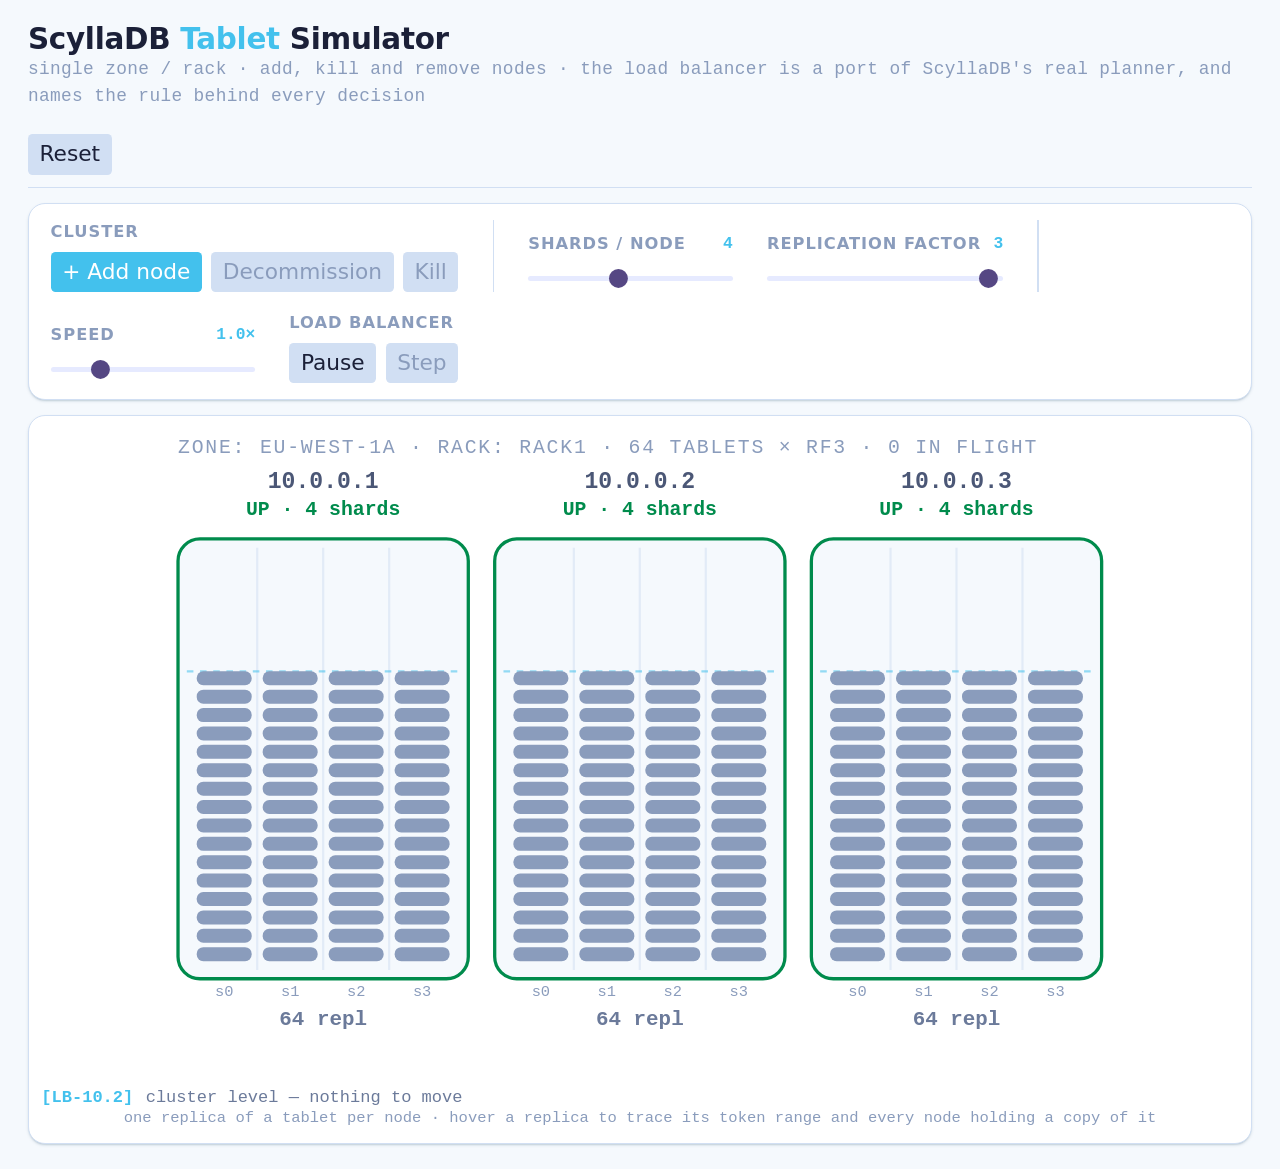
==== commit e5c108e6: "Squashed 'docs/source/_extra/demos/scylladb-tablets-demo/' content from commit e8b8945 git-subtree-d" ====
--- a/index.html
+++ b/index.html
@@ -3,11 +3,10 @@
 <head>
 <meta charset="UTF-8" />
 <meta name="viewport" content="width=device-width, initial-scale=1" />
-<title>ScyllaDB Compaction Strategy Simulator — Write, Flush, Compact</title>
-<link rel="icon" type="image/svg+xml" href="favicon.svg" />
+<title>ScyllaDB Tablet Simulator — Elasticity &amp; Rebalancing</title>
 <script>
-// ScyllaDB DS theme boot snippet (runs before the stylesheet so there's no flash).
-// No manual toggle — it just follows the OS, same as the HA simulator.
+// ScyllaDB DS theme boot snippet (runs before the stylesheet so there's no flash of the
+// wrong theme). No manual toggle here — it just follows the OS, same as the HA simulator.
 (function () {
   var KEY = "scylladb-ds-theme";
   var root = document.documentElement;
@@ -23,8 +22,8 @@
 <link rel="stylesheet" href="scylladb-ds.css" />
 <style>
   /* ---------- bridge: simulator-local var names -> ScyllaDB DS tokens ----------
-     Same trick as the HA simulator: local aliases so the rest of the sheet reads
-     plainly and still inherits whichever DS token is live for the current theme. */
+     Same trick as the HA simulator: local aliases so the rest of this stylesheet and the
+     SVG stage inherit whichever DS token is active for the current data-theme. */
   :root {
     --bg: var(--bg-page);
     --surface: var(--bg-surface);
@@ -36,54 +35,19 @@
 
     --accent: var(--btn-primary-bg);
     --ok: var(--status-success);
-    --ok-bg: var(--status-success-bg);
-    --danger: var(--status-error);
-    --danger-bg: var(--status-error-bg);
     --warn: var(--status-warning);
-    --warn-bg: var(--status-warning-bg);
+    --bad: var(--status-error);
+
+    /* tablet-specific roles */
+    --tablet-own: var(--color-gray-400);
+    --mig-migration: var(--color-primary-500);
+    --mig-intranode: var(--color-purple-400);
+    --mig-rebuild: var(--color-magenta-400);
+    --tablet-clean: var(--color-warning-400);
 
     --font-ui: var(--font-family);
-
-    /* Depth ramp for SSTable blocks: a single hue, light -> dark, so "how deep in
-       the LSM tree is this file" reads as magnitude rather than as identity.
-       Sequential ramp per the dataviz rules — never a rainbow. */
-    --tier-0: var(--color-primary-200);
-    --tier-1: var(--color-primary-300);
-    --tier-2: var(--color-primary-400);
-    --tier-3: var(--color-primary-500);
-    --tier-4: var(--color-primary-600);
-    --tier-5: var(--color-primary-700);
-    --tier-ink: var(--color-gray-900);
-
-    /* Three-series categorical set for the amplification charts. primary-500 +
-       warning-500 + magenta-500 — validated for CVD separation against the light
-       surface (the DS's own chart-1/chart-2 pair is two blues and fails deutan).
-       Read amp is a count, not a ratio, so it gets its own plot band below the
-       ratio band rather than a second y-axis on the same one. */
-    --series-space: var(--color-primary-500);
-    --series-write: var(--color-warning-500);
-    --series-read: var(--color-magenta-500);
-  }
-  [data-theme="dark"] {
-    --tier-0: var(--color-primary-800);
-    --tier-1: var(--color-primary-700);
-    --tier-2: var(--color-primary-600);
-    --tier-3: var(--color-primary-500);
-    --tier-4: var(--color-primary-400);
-    --tier-5: var(--color-primary-300);
-    --tier-ink: var(--color-gray-50);
-    /* Re-stepped for the dark surface: warning-500 sits above the dark lightness
-       band, warning-600 is inside it. */
-    --series-space: var(--color-primary-500);
-    --series-write: var(--color-warning-600);
-    --series-read: var(--color-magenta-500);
-  }
-  .sst { --tier-ink: var(--color-gray-900); }
-  .sst[data-depth="4"], .sst[data-depth="5"] { --tier-ink: var(--color-gray-50); }
-  [data-theme="dark"] .sst { --tier-ink: var(--color-gray-50); }
-  [data-theme="dark"] .sst[data-depth="3"],
-  [data-theme="dark"] .sst[data-depth="4"],
-  [data-theme="dark"] .sst[data-depth="5"] { --tier-ink: var(--color-gray-900); }
+  }
+  [data-theme="dark"] { --tablet-own: var(--color-gray-500); }
 
   * { box-sizing: border-box; }
 
@@ -92,19 +56,22 @@
     background: var(--bg);
     color: var(--text);
     font-family: var(--font-ui);
-    font-size: 16px;
-    line-height: 1.55;
+    font-size: 14px;
+    line-height: 1.5;
   }
 
   .wrap {
-    /* Sized for a desktop/presentation screen — no down-scaling, so every size
-       below is the size it actually renders at. */
-    max-width: 1760px;
+    /* Everything — type and stage graphics alike — is drawn at 1.55x, ~40% larger again than
+       the 1.105 it was at, and ~1.8x the 0.85 the HA simulator uses. `zoom` reflows at the
+       scaled size instead of leaving the original layout box behind. The max-width is a cap
+       for very large monitors only; on a laptop the viewport is the binding constraint. */
+    zoom: 1.55;
+    max-width: 1560px;
     margin: 0 auto;
-    padding: 28px 28px 36px;
+    padding: 14px 18px 16px;
     display: flex;
     flex-direction: column;
-    gap: 20px;
+    gap: 10px;
   }
 
   /* ---------- header ---------- */
@@ -112,62 +79,52 @@
     display: flex;
     align-items: baseline;
     justify-content: space-between;
-    gap: 20px;
+    gap: 16px;
     flex-wrap: wrap;
     border-bottom: var(--border-w) solid var(--border);
-    padding-bottom: 18px;
+    padding-bottom: 8px;
   }
   header.top h1 {
-    font-size: 25px;
+    font-size: 19px;
     font-weight: 700;
     margin: 0;
     letter-spacing: -0.01em;
     text-wrap: balance;
-    font-family: var(--font-family);
   }
   header.top h1 span.accent { color: var(--accent); }
-  .head-right { display: flex; align-items: center; gap: 8px; }
-  /* Feedback for the Share button. It replaces nothing on screen, so it is a
-     live region rather than a tooltip. */
-  .share-msg { font-size: 12px; color: var(--text-dim); white-space: nowrap; }
-
-  /* ---------- cards ---------- */
-  .panel {
+  header.top .sub {
+    font-size: 11.5px;
+    color: var(--text-faint);
+    font-family: var(--font-mono);
+    letter-spacing: .02em;
+  }
+
+  /* ---------- controls ---------- */
+  .controls {
     background: var(--surface);
     border: var(--border-w) solid var(--border);
     border-radius: var(--radius-xl);
     box-shadow: var(--shadow-1);
-    padding: 18px 20px;
-  }
-  .panel h2, .panel h3 {
-    margin: 0;
-    font-size: 12.5px;
-    text-transform: uppercase;
-    letter-spacing: 0.07em;
-    color: var(--text-faint);
-    font-weight: 700;
-  }
-
-  /* ---------- controls ---------- */
-  .controls {
+    padding: 10px 14px;
     display: flex;
     flex-wrap: wrap;
-    gap: 22px 32px;
+    gap: 12px 22px;
     align-items: flex-end;
   }
-  .ctrl { display: flex; flex-direction: column; gap: 8px; width: 200px; }
-  .ctrl.wide { width: 274px; }
-  .ctrl label {
-    font-size: 11.5px;
+  .ctrl { display: flex; flex-direction: column; gap: 5px; min-width: 132px; }
+  .ctrl.narrow { min-width: auto; }
+  .ctrl > label {
+    font-size: 10.5px;
     text-transform: uppercase;
-    letter-spacing: 0.05em;
+    letter-spacing: 0.06em;
     color: var(--text-faint);
     font-weight: 600;
     display: flex;
     justify-content: space-between;
     gap: 8px;
-  }
-  .ctrl label .val {
+    white-space: nowrap;
+  }
+  .ctrl > label .val {
     font-family: var(--font-mono);
     font-variant-numeric: tabular-nums;
     color: var(--accent);
@@ -175,315 +132,149 @@
     letter-spacing: 0;
     text-transform: none;
   }
-  .ctrl select.form-input, .ctrl input[type="number"].form-input { width: 100%; }
-  .ctrl input[type="range"] { width: 100%; }
-  .divider { width: 1px; align-self: center; height: 46px; background: var(--border); }
-  .btn-row { display: flex; gap: 6px; align-items: center; }
-  .opt-group[hidden] { display: none; }
-
-  /* ---------- main layout ---------- */
-  .stage-main { display: flex; gap: 20px; align-items: stretch; flex-wrap: wrap; }
-  .col-stage { flex: 2.3 1 760px; min-width: 560px; display: flex; flex-direction: column; gap: 20px; }
-  .col-side { flex: 1 1 380px; min-width: 360px; display: flex; flex-direction: column; gap: 20px; }
-
-  /* ---------- write path pipeline ---------- */
-  .pipe { display: flex; align-items: stretch; gap: 12px; margin-top: 16px; }
-  .pipe-node {
-    flex: 1;
-    background: var(--surface-2);
+  .ctrl input[type="range"] { width: 100%; accent-color: var(--accent); margin: 0; height: 18px; }
+  .btn-row { display: flex; gap: 6px; flex-wrap: wrap; }
+  .divider { width: 1px; align-self: stretch; background: var(--border); }
+
+  /* ---------- stage ---------- */
+  .stage-card {
+    position: relative;
+    background: var(--surface);
     border: var(--border-w) solid var(--border);
-    border-radius: var(--radius-lg);
-    padding: 11px 13px;
+    border-radius: var(--radius-xl);
+    box-shadow: var(--shadow-1);
+    padding: 8px 8px 22px;
+    /* Fixed so the page never jumps as nodes and tablets come and go — the viewBox grows
+       with the cluster and the SVG scales itself to fit this frame. */
+    height: 470px;
     display: flex;
     flex-direction: column;
-    gap: 8px;
-    min-width: 0;
-  }
-  .pipe-node .pn-title {
+  }
+  #stage { flex: 1 1 auto; width: 100%; min-height: 0; display: block; overflow: visible; }
+  .planner {
+    margin-top: 6px; font-family: var(--font-mono); font-size: 11px; color: var(--text-dim);
+    display: flex; gap: 8px; align-items: baseline; min-height: 15px;
+  }
+  .planner .rule { color: var(--accent); font-weight: 700; }
+  .stage-hint {
+    position: absolute;
+    bottom: 8px; left: 0; right: 0;
+    text-align: center;
     font-family: var(--font-mono);
-    font-size: 11.5px;
-    font-weight: 700;
-    letter-spacing: 0.05em;
-    text-transform: uppercase;
-    color: var(--text-dim);
-    display: flex;
-    justify-content: space-between;
-    gap: 6px;
-  }
-  .pipe-node .pn-title b { color: var(--accent); font-variant-numeric: tabular-nums; }
-  .pipe-node .pn-sub { font-size: 12px; color: var(--text-faint); font-family: var(--font-mono); }
-  .pipe-arrow {
-    align-self: center;
+    font-size: 10px;
     color: var(--text-faint);
-    font-size: 20px;
-    flex: none;
-    width: 20px;
-    text-align: center;
-  }
-  .pipe-node.pulse { border-color: var(--accent); }
-  .meter { height: 12px; background: var(--bg-page); border-radius: var(--radius-sm); overflow: hidden; border: 1px solid var(--border); }
-  .meter-fill { height: 100%; width: 0; background: var(--accent); transition: width .25s ease; }
-  .meter-fill.hot { background: var(--warn); }
-  .meter.commitlog .meter-fill { background: var(--color-primary-400); }
-
-  /* ---------- disk / sstable field ---------- */
-  .disk { position: relative; margin-top: 16px; min-height: 288px; --lane-x: 178px; }
-  .lane-layer { position: absolute; inset: 0; }
-  /* Blocks live in their own layer, offset past the labels, so a block's left/width
-     are plain percentages of the track and it can be tweened between rows without
-     ever changing parent (which would restart the transition). */
-  .sst-layer { position: absolute; left: var(--lane-x); right: 0; top: 0; bottom: 0; }
-  .row-label {
-    position: absolute;
-    left: 0;
-    width: calc(var(--lane-x) - 12px);
-    font-family: var(--font-mono);
-    font-size: 11px;
-    font-weight: 700;
-    letter-spacing: 0.04em;
-    text-transform: uppercase;
-    color: var(--text-faint);
-    text-align: right;
-    line-height: 1.25;
-  }
-  .row-label em { display: block; font-style: normal; font-weight: 400; text-transform: none; letter-spacing: 0; opacity: .8; }
-  .row-track {
-    position: absolute;
-    left: var(--lane-x);
-    right: 0;
-    height: 34px;
-    background: var(--bg-page);
-    border: 1px solid var(--border);
-    border-radius: var(--radius-md);
-    min-width: 0;
-  }
-  .row-track.keyspace { background: repeating-linear-gradient(90deg, transparent 0 24px, var(--border-faint) 24px 25px), var(--bg-page); }
-  .sst {
-    position: absolute;
-    height: 28px;
-    min-width: 7px;
-    border-radius: var(--radius-sm);
-    background: var(--tier-c, var(--tier-2));
-    border: 1px solid color-mix(in srgb, var(--tier-ink) 22%, transparent);
-    color: var(--tier-ink);
-    font-family: var(--font-mono);
-    font-size: 11px;
-    font-weight: 700;
-    display: flex;
-    align-items: center;
-    justify-content: center;
-    overflow: hidden;
-    white-space: nowrap;
-    transition: left .18s ease, width .18s ease, top .18s ease, opacity .18s ease, background .18s ease;
-    cursor: default;
-  }
-  .sst.fresh { animation: drop-in .3s ease both; }
-  @keyframes drop-in {
-    from { transform: translateY(-30px); opacity: 0; }
-    to   { transform: translateY(0); opacity: 1; }
-  }
-  .sst.compacting {
-    outline: 2px solid var(--warn);
-    outline-offset: 1px;
-    animation: sel-pulse 1.1s ease-in-out infinite;
-  }
-  @keyframes sel-pulse { 0%,100% { opacity: 1; } 50% { opacity: .55; } }
-  .sst.released { opacity: 0; }
-  .sst.output {
-    background: var(--ok-bg);
-    border: 1px dashed var(--ok);
-    color: var(--ok);
-  }
-  .sst.expired { opacity: .35; }
-  .disk-empty {
-    font-family: var(--font-mono);
-    font-size: 12.5px;
-    color: var(--text-faint);
-    padding: 30px 0;
-    text-align: center;
-  }
-
-  .legend { display: flex; flex-wrap: wrap; gap: 16px; margin-top: auto; padding-top: 18px; font-size: 12px; color: var(--text-faint); font-family: var(--font-mono); }
-  .legend span { display: inline-flex; align-items: center; gap: 5px; }
-  .swatch { width: 13px; height: 13px; border-radius: 2px; border: 1px solid color-mix(in srgb, var(--text) 20%, transparent); }
-  .ramp { display: inline-flex; }
-  .ramp i { width: 13px; height: 13px; display: block; border: 1px solid color-mix(in srgb, var(--text) 12%, transparent); }
-
-  /* ---------- KPIs ---------- */
-  .kpi-grid { display: grid; grid-template-columns: repeat(3, 1fr); gap: 12px; margin-top: 16px; }
-  .kpi {
-    background: var(--surface-2);
-    border: var(--border-w) solid var(--border);
-    border-radius: var(--radius-lg);
-    padding: 9px 12px;
-  }
-  .kpi .k-label { font-size: 11px; text-transform: uppercase; letter-spacing: 0.05em; color: var(--text-faint); font-weight: 600; }
-  .kpi .k-value { font-family: var(--font-mono); font-size: 23px; font-weight: 700; font-variant-numeric: tabular-nums; color: var(--text-emphasis, var(--text)); line-height: 1.25; }
-  .kpi .k-value small { font-size: 14px; font-weight: 400; color: var(--text-faint); }
-  .kpi .k-note { font-size: 11px; color: var(--text-faint); font-family: var(--font-mono); }
-  .kpi.hi .k-value { color: var(--warn); }
-
-  /* ---------- chart ---------- */
-  .chart-head { display: flex; justify-content: space-between; align-items: baseline; gap: 10px; }
-  .chart-legend { display: flex; gap: 14px; font-size: 12px; font-family: var(--font-mono); color: var(--text-dim); }
-  .chart-legend span { display: inline-flex; align-items: center; gap: 5px; }
-  .chart-legend i { width: 15px; height: 2px; display: block; border-radius: 1px; }
-  #chart { width: 100%; height: 244px; display: block; margin-top: 10px; overflow: visible; }
-  #chart .grid { stroke: var(--border); stroke-width: 1; }
-  #chart .axis-text { fill: var(--text-faint); font-family: var(--font-mono); font-size: 9px; }
-  #chart .line { fill: none; stroke-width: 2; stroke-linejoin: round; stroke-linecap: round; }
-  #chart .line.space { stroke: var(--series-space); }
-  #chart .line.write { stroke: var(--series-write); }
-  #chart .line.read { stroke: var(--series-read); }
-  #chart .dlabel { font-family: var(--font-mono); font-size: 9.5px; font-weight: 700; paint-order: stroke; stroke: var(--surface); stroke-width: 3px; stroke-linejoin: round; }
-  #chart .dlabel.space { fill: var(--series-space); }
-  #chart .dlabel.write { fill: var(--series-write); }
-  #chart .dlabel.read { fill: var(--series-read); }
-  /* Caption sits in the gutter above each band — the two bands carry different
-     units, so each says which one it is. */
-  #chart .band-cap {
+    pointer-events: none;
+  }
+
+  /* ---------- svg elements ---------- */
+  .caption {
     fill: var(--text-faint);
     font-family: var(--font-mono);
     font-size: 9px;
-    letter-spacing: 0.04em;
+    letter-spacing: .09em;
     text-transform: uppercase;
-  }
-  #chart .crosshair { stroke: var(--text-faint); stroke-width: 1; stroke-dasharray: 3 3; }
-  #chart .hover-dot { stroke: var(--surface); stroke-width: 2; }
-  .chart-tip {
+    pointer-events: none;
+  }
+
+  .node-box {
+    fill: var(--surface-2);
+    stroke: var(--border-strong);
+    stroke-width: 1.5;
+    transition: stroke .18s;
+    pointer-events: none;
+  }
+  .node-box.up { stroke: var(--ok); }
+  .node-box.joining { stroke: var(--accent); stroke-dasharray: 6 4; }
+  .node-box.leaving { stroke: var(--warn); stroke-dasharray: 6 4; }
+  .node-box.dead { stroke: var(--bad); stroke-dasharray: 2 3; }
+
+  .node-label { fill: var(--text); font-family: var(--font-mono); font-size: 10.5px; font-weight: 700; text-anchor: middle; pointer-events: none; }
+  .node-sub { font-family: var(--font-mono); font-size: 9px; font-weight: 700; text-anchor: middle; pointer-events: none; fill: var(--text-faint); }
+  .node-sub.up { fill: var(--ok); }
+  .node-sub.joining { fill: var(--accent); }
+  .node-sub.leaving { fill: var(--warn); }
+  .node-sub.dead { fill: var(--bad); }
+  .node-count { font-family: var(--font-mono); font-size: 9.5px; font-weight: 700; text-anchor: middle; pointer-events: none; fill: var(--text-dim); font-variant-numeric: tabular-nums; }
+  .ideal-line { stroke: var(--accent); stroke-width: 1; stroke-dasharray: 3 3; opacity: .55; pointer-events: none; }
+  .shard-tick { stroke: var(--border); stroke-width: 1; opacity: .5; pointer-events: none; }
+  .shard-label { fill: var(--text-faint); font-family: var(--font-mono); font-size: 7px; text-anchor: middle; pointer-events: none; }
+
+  /* tablet replica pills */
+  .pill {
+    fill: var(--tablet-own);
+    stroke: none;
+    cursor: pointer;
+    transition: x .28s ease, y .28s ease, fill .18s, opacity .18s;
+  }
+  /* A change of pill pitch or box height moves every pill at once; sliding them all would
+     read as the whole stage sloshing about (and briefly spill them outside their box), so
+     that one frame is applied instantly and only genuine stack movement animates. */
+  #pillsLayer.reflow .pill { transition: none; }
+  @media (prefers-reduced-motion: reduce) { .pill { transition: none; } }
+  .pill.pending {
+    fill: color-mix(in srgb, var(--mig-migration) 38%, transparent);
+    stroke: var(--mig-migration);
+    stroke-width: 1;
+    stroke-dasharray: 2.5 2;
+  }
+  .pill.pending.rebuild { fill: color-mix(in srgb, var(--mig-rebuild) 38%, transparent); stroke: var(--mig-rebuild); }
+  .pill.pending.intranode_migration { fill: color-mix(in srgb, var(--mig-intranode) 38%, transparent); stroke: var(--mig-intranode); }
+  .pill.streaming { animation: pulse 1.1s ease-in-out infinite; }
+  .pill.cleaning { fill: color-mix(in srgb, var(--tablet-clean) 40%, transparent); stroke: var(--tablet-clean); stroke-width: 1; }
+  .pill.hl { stroke: var(--text-emphasis); stroke-width: 1.4; stroke-dasharray: none; }
+  @keyframes pulse { 0%,100% { opacity: .62; } 50% { opacity: 1; } }
+
+  #arcsLayer { pointer-events: none; }
+  .arc { fill: none; stroke-width: 1.6; opacity: .5; }
+  .arc.migration { stroke: var(--mig-migration); }
+  .arc.intranode_migration { stroke: var(--mig-intranode); }
+  .arc.rebuild { stroke: var(--mig-rebuild); }
+  .arc.dim { opacity: .16; }
+  .arc.hl { opacity: .95; stroke-width: 2.6; }
+  .packet { stroke: none; }
+  .packet.migration { fill: var(--mig-migration); }
+  .packet.intranode_migration { fill: var(--mig-intranode); }
+  .packet.rebuild { fill: var(--mig-rebuild); }
+  .stage-lbl {
+    font-family: var(--font-mono);
+    font-size: 8px;
+    font-weight: 700;
+    text-anchor: middle;
+    paint-order: stroke;
+    stroke: var(--surface);
+    stroke-width: 3px;
+    stroke-linejoin: round;
+    pointer-events: none;
+  }
+  .stage-lbl.migration { fill: var(--mig-migration); }
+  .stage-lbl.intranode_migration { fill: var(--mig-intranode); }
+  .stage-lbl.rebuild { fill: var(--mig-rebuild); }
+
+  /* tablet tooltip */
+  .tip {
     position: absolute;
+    z-index: 40;
     pointer-events: none;
-    background: var(--bg-overlay, var(--surface));
+    background: var(--bg-surface);
     border: var(--border-w) solid var(--border);
     border-radius: var(--radius-md);
-    box-shadow: var(--shadow-2);
-    padding: 6px 8px;
+    box-shadow: var(--shadow-3);
+    padding: 7px 9px;
     font-family: var(--font-mono);
-    font-size: 12px;
-    line-height: 1.45;
-    white-space: nowrap;
-    z-index: 20;
-  }
-  .chart-tip b { font-weight: 700; }
-  .chart-wrap { position: relative; }
-
-  /* ---------- strategy comparison table ---------- */
-  .amp-table {
-    width: 100%;
-    margin: 14px 0 0;
-    border-collapse: collapse;
-    font-family: var(--font-mono);
-    font-size: 12.5px;
-  }
-  .amp-table th, .amp-table td {
-    padding: 6px 8px;
-    text-align: right;
-    border-bottom: 1px solid var(--border);
-    white-space: nowrap;
-  }
-  .amp-table thead th {
-    font-size: 11px;
-    font-weight: 700;
-    letter-spacing: 0.04em;
-    color: var(--text-faint);
-    border-bottom: var(--border-w) solid var(--border-strong, var(--border));
-  }
-  .amp-table tbody th {
-    text-align: left;
-    font-weight: 400;
-    color: var(--text-faint);
-  }
-  .amp-table tr:last-child th, .amp-table tr:last-child td { border-bottom: none; }
-  /* The active strategy's column is the one the tiles above are measuring. */
-  .amp-table td.active {
-    background: color-mix(in srgb, var(--accent) 14%, transparent);
-    color: var(--text-emphasis, var(--text));
-    font-weight: 700;
-  }
-  .amp-table thead th.active {
-    background: color-mix(in srgb, var(--accent) 22%, transparent);
-    color: var(--accent);
-  }
-  .amp-foot { font-size: 11.5px; color: var(--text-faint); margin-top: 10px; font-family: var(--font-mono); }
-
-  /* ---------- advice bubbles, anchored to the control they talk about ------ */
-  #workloadCtrl, #sagCtrl { position: relative; }
-  .notice {
-    position: absolute;
-    top: calc(100% + 10px);
-    left: 0;
-    z-index: 50;
-    width: 370px;
-    max-width: calc(100vw - 48px);
-    display: flex;
-    align-items: flex-start;
-    gap: 10px;
-    background: var(--warn-bg);
-    border: var(--border-w) solid var(--warn);
-    border-radius: var(--radius-lg);
-    box-shadow: var(--shadow-3);
-    padding: 11px 14px;
-    font-size: 12.5px;
-    color: var(--text);
-    line-height: 1.45;
-    text-transform: none;
-    letter-spacing: 0;
-    font-weight: 400;
-  }
-  /* Rotated square peeking out of the top edge — the two visible borders form
-     the arrow outline, and its fill matches the bubble so the seam disappears. */
-  .notice::before {
-    content: "";
-    position: absolute;
-    top: -7px;
-    left: 30px;
-    width: 12px;
-    height: 12px;
-    background: var(--warn-bg);
-    border-left: var(--border-w) solid var(--warn);
-    border-top: var(--border-w) solid var(--warn);
-    transform: rotate(45deg);
-  }
-  /* The warning skin is the default; --info is the same bubble in accent ink,
-     for a tip that explains a knob rather than flagging a broken setup. */
-  .notice--info {
-    background: color-mix(in srgb, var(--accent) 10%, var(--surface));
-    border-color: var(--accent);
-  }
-  .notice--info::before {
-    background: color-mix(in srgb, var(--accent) 10%, var(--surface));
-    border-left-color: var(--accent);
-    border-top-color: var(--accent);
-  }
-  .notice--info .n-icon { color: var(--accent); font-style: italic; }
-  .notice[hidden] { display: none; }
-  .notice .n-icon { flex: none; font-weight: 700; color: var(--warn); font-family: var(--font-mono); }
-  .notice .n-body { flex: 1; }
-  .notice .n-body b { font-weight: 700; }
-  .notice button {
-    flex: none;
-    background: none;
-    border: 0;
-    color: var(--text-faint);
-    cursor: pointer;
-    font-size: 16px;
-    line-height: 1;
-    padding: 0 2px;
-  }
-  .notice button:hover { color: var(--text); }
-
-  .page-footer { text-align: center; font-size: 12.5px; color: var(--text-faint); padding-top: 4px; }
-  .page-footer a { color: var(--accent); text-decoration: none; }
-  .page-footer a:hover, .page-footer a:focus-visible { text-decoration: underline; }
-
-  ::-webkit-scrollbar { width: 8px; height: 8px; }
-  ::-webkit-scrollbar-thumb { background: var(--border); border-radius: var(--radius-sm); }
-
-  @media (prefers-reduced-motion: reduce) { * { transition-duration: 0.01ms !important; animation-duration: 0.01ms !important; } }
-  @media (max-width: 980px) {
-    .controls { flex-direction: column; align-items: stretch; }
+    font-size: 10.5px;
+    line-height: 1.5;
+    color: var(--text-dim);
+    max-width: 300px;
+    opacity: 0;
+    transition: opacity .12s;
+  }
+  .tip.on { opacity: 1; }
+  .tip b { color: var(--text-emphasis); }
+  .tip .dim { color: var(--text-faint); }
+
+  @media (max-width: 900px) {
+    .controls { gap: 12px 16px; }
     .divider { display: none; }
-    .disk { --lane-x: 128px; }
   }
 </style>
 </head>
@@ -492,1529 +283,1249 @@
 
   <header class="top">
     <div>
-      <h1>ScyllaDB <span class="accent">Compaction Strategy</span> Simulator</h1>
+      <h1>ScyllaDB <span class="accent">Tablet</span> Simulator</h1>
+      <div class="sub">single zone / rack &middot; add, kill and remove nodes &middot; the load balancer is a port of ScyllaDB's real planner, and names the rule behind every decision</div>
     </div>
-    <div class="head-right">
-      <button type="button" class="btn btn--xs" id="btnStep">Step</button>
-      <button type="button" class="btn btn--xs btn--primary" id="btnPlay">Pause</button>
-      <button type="button" class="btn btn--xs" id="btnReset">Reset</button>
-      <button type="button" class="btn btn--xs" id="btnShare"
-              title="Copy a link that opens the simulator at this exact state">Share</button>
-      <span class="share-msg" id="shareMsg" role="status" aria-live="polite" hidden></span>
-    </div>
+    <button type="button" class="btn btn--xs" id="btnReset">Reset</button>
   </header>
 
-  <!-- ---------------- controls ---------------- -->
-  <div class="panel controls">
-    <div class="ctrl wide">
-      <label for="strategySelect">Compaction strategy</label>
-      <select id="strategySelect" class="form-input form-input--compact">
-        <option value="lcs">LCS — Leveled</option>
-        <option value="ics" selected>ICS — Incremental</option>
-        <option value="twcs">TWCS — Time-Window</option>
-      </select>
-    </div>
-
-    <div class="ctrl wide" id="workloadCtrl">
-      <label for="workloadSelect">Workload</label>
-      <select id="workloadSelect" class="form-input form-input--compact">
-        <option value="hot">Overwrite-heavy (80/20 hot keys)</option>
-        <option value="uniform">Uniform random keys</option>
-        <option value="ts">Time series (new key each write)</option>
-      </select>
-      <div class="notice" id="twcsNotice" role="status" hidden>
-        <span class="n-icon">&#9888;</span>
-        <span class="n-body" id="twcsNoticeBody"></span>
-        <button type="button" id="twcsNoticeClose" aria-label="Dismiss">&times;</button>
+  <div class="controls">
+    <div class="ctrl narrow">
+      <label>Cluster</label>
+      <div class="btn-row">
+        <button type="button" class="btn btn--xs btn--primary" id="btnAdd">+ Add node</button>
+        <button type="button" class="btn btn--xs" id="btnDecom">Decommission</button>
+        <button type="button" class="btn btn--xs" id="btnKill">Kill</button>
       </div>
     </div>
 
     <div class="divider"></div>
 
-    <!-- strategy sub-properties: only the ones that exist for the selected class -->
-    <div class="ctrl opt-group" data-for="ics twcs">
-      <label for="minThRange">min_threshold <span class="val" id="minThVal">4</span></label>
-      <input type="range" id="minThRange" min="2" max="8" value="4" step="1" />
+    <div class="ctrl">
+      <label>Shards / node <span class="val" id="shardsVal">4</span></label>
+      <input type="range" id="shardsRange" min="1" max="8" value="4" step="1" />
     </div>
-
-    <div class="ctrl opt-group" data-for="ics">
-      <label for="fragRange">sstable_size_in_mb <span class="val" id="fragVal">1000</span></label>
-      <input type="range" id="fragRange" min="200" max="2000" value="1000" step="100" />
+    <div class="ctrl">
+      <label>Replication factor <span class="val" id="rfVal">3</span></label>
+      <input type="range" id="rfRange" min="1" max="3" value="3" step="1" />
     </div>
 
-    <div class="ctrl wide opt-group" id="sagCtrl" data-for="ics">
-      <label for="sagSelect">space_amplification_goal</label>
-      <select id="sagSelect" class="form-input form-input--compact">
-        <option value="0" selected>null (off)</option>
-        <option value="1.25">1.25</option>
-        <option value="1.5">1.5</option>
-        <option value="2">2.0</option>
-      </select>
-      <div class="notice notice--info" id="sagNotice" role="status" hidden>
-        <span class="n-icon">i</span>
-        <span class="n-body" id="sagNoticeBody"></span>
-        <button type="button" id="sagNoticeClose" aria-label="Dismiss">&times;</button>
-      </div>
+    <div class="divider"></div>
+
+    <div class="ctrl">
+      <label>Speed <span class="val" id="speedVal">1.0&times;</span></label>
+      <input type="range" id="speedRange" min="1" max="16" value="4" step="1" />
     </div>
-
-    <div class="ctrl opt-group" data-for="lcs">
-      <label for="lcsSizeRange">sstable_size_in_mb <span class="val" id="lcsSizeVal">160</span></label>
-      <input type="range" id="lcsSizeRange" min="32" max="320" value="160" step="32" />
-    </div>
-
-    <div class="ctrl opt-group" data-for="twcs">
-      <label for="windowSizeRange">compaction_window_size <span class="val" id="windowSizeVal">1</span></label>
-      <input type="range" id="windowSizeRange" min="1" max="12" value="1" step="1" />
-    </div>
-
-    <div class="ctrl wide opt-group" data-for="twcs">
-      <label for="windowUnitSelect">compaction_window_unit <span class="val" id="windowDerived">24 h</span></label>
-      <select id="windowUnitSelect" class="form-input form-input--compact">
-        <option value="MINUTES">MINUTES</option>
-        <option value="HOURS">HOURS</option>
-        <option value="DAYS" selected>DAYS</option>
-      </select>
-    </div>
-
-    <div class="divider"></div>
-
-    <div class="ctrl" style="min-width:104px;">
-      <label for="speedRange">Speed <span class="val" id="speedVal">1&times;</span></label>
-      <!-- Index into SPEEDS, because the steps are not evenly spaced. -->
-      <input type="range" id="speedRange" min="0" max="9" value="2" step="1" />
-    </div>
-  </div>
-
-  <!-- ---------------- main ---------------- -->
-  <div class="stage-main">
-    <div class="col-stage">
-
-      <div class="panel">
-        <h2>Write path</h2>
-        <div class="pipe">
-          <div class="pipe-node" id="pnClient">
-            <div class="pn-title"><span>Client</span><b id="cWrites">0</b></div>
-            <div class="pn-sub" id="cWorkload">writes issued</div>
-          </div>
-          <div class="pipe-arrow">&rarr;</div>
-          <div class="pipe-node" id="pnCommitlog">
-            <div class="pn-title"><span>Commitlog</span><b id="cClog">0 MB</b></div>
-            <div class="meter commitlog"><div class="meter-fill" id="clogFill"></div></div>
-            <div class="pn-sub">append-only, truncated on flush</div>
-          </div>
-          <div class="pipe-arrow">&rarr;</div>
-          <div class="pipe-node" id="pnMemtable">
-            <div class="pn-title"><span>Memtable</span><b id="cMem">0 / 12 MB</b></div>
-            <div class="meter"><div class="meter-fill" id="memFill"></div></div>
-            <div class="pn-sub" id="memSub">in RAM, sorted by key</div>
-          </div>
-          <div class="pipe-arrow">&rarr;</div>
-          <div class="pipe-node" id="pnFlush">
-            <div class="pn-title"><span>Flush</span><b id="cFlushes">0</b></div>
-            <div class="pn-sub" id="flushSub">SSTables written</div>
-          </div>
-          <div class="pipe-arrow">&rarr;</div>
-          <div class="pipe-node" id="pnCompact">
-            <div class="pn-title"><span>Compaction</span><b id="cCompactions">0</b></div>
-            <div class="meter"><div class="meter-fill" id="compFill"></div></div>
-            <div class="pn-sub" id="compSub">idle</div>
-          </div>
-        </div>
-      </div>
-
-      <div class="panel" style="flex:1; display:flex; flex-direction:column;">
-        <h2>SSTables on disk <span id="diskShape" style="text-transform:none;letter-spacing:0;font-weight:400;color:var(--text-faint)"></span></h2>
-        <div class="disk" id="disk"></div>
-        <div class="legend">
-          <span><span class="ramp"><i style="background:var(--tier-0)"></i><i style="background:var(--tier-1)"></i><i style="background:var(--tier-2)"></i><i style="background:var(--tier-3)"></i><i style="background:var(--tier-4)"></i><i style="background:var(--tier-5)"></i></span> newer / smaller &rarr; older / larger</span>
-          <span><span class="swatch" style="background:var(--warn-bg);outline:2px solid var(--warn);outline-offset:-1px"></span> selected for compaction</span>
-          <span><span class="swatch" style="background:var(--ok-bg);border-style:dashed;border-color:var(--ok)"></span> being written</span>
-          <span>block width &prop; size on disk</span>
-        </div>
-      </div>
-    </div>
-
-    <div class="col-side">
-      <div class="panel">
-        <h2>Amplification</h2>
-        <div class="kpi-grid">
-          <div class="kpi"><div class="k-label">SSTables</div><div class="k-value" id="kSst">0</div><div class="k-note" id="kSstNote">&nbsp;</div></div>
-          <div class="kpi"><div class="k-label">On disk</div><div class="k-value" id="kDisk">0<small> MB</small></div><div class="k-note" id="kDiskNote">&nbsp;</div></div>
-          <div class="kpi"><div class="k-label">Live data</div><div class="k-value" id="kLive">0<small> MB</small></div><div class="k-note">unique live rows</div></div>
-          <div class="kpi" id="kpiSA"><div class="k-label">Space amp</div><div class="k-value" id="kSA">1.00<small>&times;</small></div><div class="k-note" id="kSANote">peak 1.00&times;</div></div>
-          <div class="kpi" id="kpiWA"><div class="k-label">Write amp</div><div class="k-value" id="kWA">1.00<small>&times;</small></div><div class="k-note">bytes written / flushed</div></div>
-          <div class="kpi" id="kpiRA"><div class="k-label">Read amp</div><div class="k-value" id="kRA">0</div><div class="k-note" id="kRANote">files per lookup</div></div>
-        </div>
-      </div>
-
-      <div class="panel">
-        <div class="chart-head">
-          <h3>Amplification over time</h3>
-          <div class="chart-legend">
-            <span><i style="background:var(--series-space)"></i>Space</span>
-            <span><i style="background:var(--series-write)"></i>Write</span>
-            <span><i style="background:var(--series-read)"></i>Read</span>
-          </div>
-        </div>
-        <div class="chart-wrap">
-          <svg id="chart" viewBox="0 0 320 196" preserveAspectRatio="xMidYMid meet" role="img" aria-label="Two stacked plots sharing a time axis: space and write amplification as ratios, and read amplification as a file count per lookup"></svg>
-          <div class="chart-tip" id="chartTip" hidden></div>
-        </div>
-      </div>
-
-      <div class="panel explain" style="flex:1;">
-        <h2>Strategy comparison</h2>
-        <table class="amp-table" id="ampTable"></table>
-        <div class="amp-foot">typical at production scale &mdash; the tiles above measure <em>this</em> run</div>
+    <div class="ctrl narrow">
+      <label>Load balancer</label>
+      <div class="btn-row">
+        <button type="button" class="btn btn--xs" id="btnPause">Pause</button>
+        <button type="button" class="btn btn--xs" id="btnStep" disabled>Step</button>
       </div>
     </div>
   </div>
 
-  <footer class="page-footer">
-    Educational simulator &mdash; the strategy bucketing/level rules follow ScyllaDB's source, but this is not a
-    faithful model of real ScyllaDB behavior (no bloom filters, no shards, no tombstone GC rules).
-    &middot; <a href="https://docs.scylladb.com/manual/stable/cql/compaction.html" target="_blank" rel="noopener noreferrer">Compaction docs</a>
-    &middot; <a href="https://www.scylladb.com/2021/04/28/incremental-compaction-2-0-a-revolutionary-space-and-write-optimized-compaction-strategy/" target="_blank" rel="noopener noreferrer">ICS 2.0 blog post</a>
-    &middot; <a href="https://github.com/tzach/compaction-viz" target="_blank" rel="noopener noreferrer">Source on GitHub</a>
-  </footer>
+  <div class="stage-card" id="stageCard">
+    <svg id="stage" xmlns="http://www.w3.org/2000/svg" preserveAspectRatio="xMidYMid meet">
+      <text id="caption" class="caption" x="16" y="11"></text>
+      <g id="nodesLayer"></g>
+      <g id="pillsLayer"></g>
+      <g id="arcsLayer"></g>
+    </svg>
+    <div class="planner" id="planner"></div>
+    <div class="stage-hint">one replica of a tablet per node &middot; hover a replica to trace its token range and every node holding a copy of it</div>
+    <div class="tip" id="tip"></div>
+  </div>
 </div>
+
 <script>
-(function () {
 "use strict";
-
-/* ============================================================================
-   ScyllaDB compaction strategy simulator.
-
-   The model is deliberately small but the *selection* rules are ports of the
-   real thing (scylladb/compaction/*.cc):
-
-     - STCS  size_tiered_compaction_strategy::get_buckets / most_interesting_bucket
-     - ICS   incremental_compaction_strategy — identical bucketing, but over
-             SSTable *runs* instead of individual files, plus the SAG cross-tier job
-     - LCS   leveled_manifest — L0 threshold, per-level score, fan-out of 10
-     - TWCS  time_window_compaction_strategy — bucket by window, STCS inside the
-             current window, seal older windows, drop fully-expired SSTables
-
-   One row of data == 1 "MB", so every size in the UI is in the same unit as the
-   CQL sub-properties it mirrors, and every sub-property default below is the one
-   from the ScyllaDB source (master @ e2c99436cf):
-
-     sstable_size_in_mb        ICS 1000 / LCS 160
-     min|max_compaction_threshold  4 / 32
-     space_amplification_goal  null, valid range (1.0, 2.0]
-     compaction_window_size|unit   1 DAYS
-     bucket_low|high           0.5 / 1.5   min_sstable_size 50 MB
-     leveled_fan_out 10, MAX_LEVELS 9
-
-   The one number with no upstream default is the memtable flush threshold:
-   memtable_total_space_in_mb is value_status::Invalid in db/config.cc because the
-   real memtable is sized from available RAM. 256 MB is chosen here, and the write
-   rate, keyspace and compaction rate are derived from it.
-   ========================================================================== */
-
-var KEYSPACE      = 20000; // distinct keys for the non-time-series workloads
-var COMPACT_RATE  = 512;   // MB of input merged per tick
-var HIST_MAX      = 240;   // points kept for the amplification chart
-var LCS_FANOUT    = 10;    // leveled_manifest::leveled_fan_out
-var LCS_MAX_LEVELS = 9;    // leveled_manifest::MAX_LEVELS
-var ICS_MIN_SSTABLE_SIZE = 50;  // incremental_compaction_strategy_options::DEFAULT_MIN_SSTABLE_SIZE
-var TICK_HOURS    = 1;     // one tick of simulated time == one hour of wall clock
-// time_window_compaction_strategy: the valid compaction_window_unit values.
-var WINDOW_UNIT_HOURS = { MINUTES: 1 / 60, HOURS: 1, DAYS: 24 };
-var MAX_THRESHOLD = 32;    // max_compaction_threshold default
-var MAX_L0        = 32;    // leveled_manifest::MAX_COMPACTING_L0
-var SPEEDS        = [0.25, 0.5, 1, 2, 3, 4, 5, 6, 7, 8];  // speed slider steps
-
-var $ = function (id) { return document.getElementById(id); };
-
-/* ---------------------------------------------------------------- options -- */
-var opt = {
-  strategy: "ics",
-  workload: "hot",
-  rate: 64,
-  // No ScyllaDB default to copy: memtable_total_space_in_mb is value_status::Invalid
-  // in db/config.cc — the real memtable is sized from available RAM. 256 MB is the
-  // anchor the rest of this scale is derived from.
-  memThreshold: 256,
-  minThreshold: 4,
-  fragSize: 1000,        // ICS sstable_size_in_mb — DEFAULT_MAX_FRAGMENT_SIZE_IN_MB
-  sag: 0,
-  lcsSize: 160,          // LCS sstable_size_in_mb — DEFAULT_MAX_SSTABLE_SIZE_IN_MB
-  windowSize: 1,         // compaction_window_size — DEFAULT_COMPACTION_WINDOW_SIZE
-  windowUnit: "DAYS",    // compaction_window_unit — DEFAULT_COMPACTION_WINDOW_UNIT (86400s)
-  window: 24,            // derived: windowSize × unit, in ticks
-  ttl: 0,
-  speed: 1
+/* =====================================================================================
+   ScyllaDB tablet simulator — single zone.
+
+   v2: the load balancer is no longer a heuristic. planRfRestore / planInternode /
+   planIntranode below are a port of the real planner's rules, catalogued in
+   tablet_balancing_rules.md in this repo (rule IDs LB-x.y are cited inline throughout).
+
+   Real-ScyllaDB constants this models (defaults, from db/config.cc and the tablets docs):
+     target_tablet_size_in_bytes                  5 GiB  -> split above 10 GiB, merge below 2.5 GiB
+     tablet_streaming_read_concurrency_per_shard   2     (outbound streams per shard)
+     tablet_streaming_write_concurrency_per_shard  2     (inbound streams per shard)
+   Migration stage names come from locator/tablets.hh (tablet_transition_stage) and the
+   transition kinds from tablet_transition_kind.
+   ===================================================================================== */
+
+/* ---------- constants ---------- */
+const TABLE_GB         = 320;                    // fixed table size behind the tablet count
+const TARGET_TABLET_GB = 5;
+const SPLIT_AT_GB      = TARGET_TABLET_GB * 2;   // avg > 2x target -> double the tablet count
+const MERGE_AT_GB      = TARGET_TABLET_GB / 2;   // avg < target/2  -> halve it
+const READ_CONC  = 2;   // concurrent outbound streams per shard
+const WRITE_CONC = 2;   // concurrent inbound streams per shard
+const MIN_TABLETS = 8;
+const MAX_TABLETS = 128;      // rendering cap, not a ScyllaDB limit
+const MAX_NODES   = 10;
+const BALANCE_PERIOD = 220;   // ms of sim time between load-balancer passes
+
+// tablet_transition_stage, with the sim durations (ms of sim time) each stage takes.
+// Streaming dominates, as it does in reality — it is the only stage that moves bytes.
+const STAGES = [
+  ["allow_write_both_read_old", 130],
+  ["write_both_read_old",       200],
+  ["streaming",                1500],
+  ["write_both_read_new",       200],
+  ["use_new",                   140],
+  ["cleanup",                   280],
+];
+const STREAM_STAGE = STAGES.findIndex(s => s[0] === "streaming");
+const USE_NEW_STAGE = STAGES.findIndex(s => s[0] === "use_new");
+
+/* ---------- state ---------- */
+const S = {
+  nodes: [],            // {id, name, state: up|joining|leaving|dead}
+  nextNodeId: 1,
+  tablets: [],          // {i, r: [{n, s}]}   r = committed replicas (node id, shard)
+  T: 64,
+  rf: 3,
+  shards: 4,
+  migs: [],             // active tablet transitions
+  nextMigId: 1,
+  time: 0,
+  lastBalance: 0,
+  paused: false,
+  speed: 1,
+  hoverTablet: null,
 };
 
-/* ------------------------------------------------------------------ state -- */
-var S, timer = null, running = true;
-
-// Deterministic PRNG so a Reset with the same settings replays the same run.
-function mulberry32(a) {
-  return function () {
-    a |= 0; a = (a + 0x6D2B79F5) | 0;
-    var t = Math.imul(a ^ (a >>> 15), 1 | a);
-    t = (t + Math.imul(t ^ (t >>> 7), 61 | t)) ^ t;
-    return ((t ^ (t >>> 14)) >>> 0) / 4294967296;
-  };
-}
-
-function newState() {
-  return {
-    tick: 0,
-    nextId: 1,
-    nextRun: 1,
-    mem: new Map(),        // key -> ts (the row version)
-    commitlog: 0,
-    ssts: [],
-    job: null,
-    writes: 0,
-    flushes: 0,
-    compactions: 0,
-    flushedBytes: 0,       // memtable -> disk
-    writtenBytes: 0,       // everything ever written to disk (flush + compaction output)
-    peakSA: 1,
-    seqKey: 0,
-    lastCompactedKey: {},  // LCS: per-level round-robin cursor
-    hist: [],
-    log: [],
-    rng: mulberry32(0xC0FFEE)
-  };
-}
-
-/* ------------------------------------------------------------- primitives -- */
-function mkSST(rows, meta) {
-  // rows: array of [key, ts] sorted by key. Returns an SSTable record.
-  var e = new Map(), minK = Infinity, maxK = -Infinity, minT = Infinity, maxT = -Infinity;
-  for (var i = 0; i < rows.length; i++) {
-    var k = rows[i][0], t = rows[i][1];
-    e.set(k, t);
-    if (k < minK) minK = k;
-    if (k > maxK) maxK = k;
-    if (t < minT) minT = t;
-    if (t > maxT) maxT = t;
-  }
-  return {
-    id: S.nextId++,
-    e: e,
-    size: rows.length,
-    level: meta.level || 0,
-    run: meta.run || 0,
-    frag: meta.frag || 0,
-    win: meta.win === undefined ? null : meta.win,
-    minKey: minK, maxKey: maxK,
-    minTs: minT, maxTs: maxT,
-    born: S.tick
-  };
-}
-
-function sstExpired(s) { return opt.ttl > 0 && s.maxTs + opt.ttl <= S.tick; }
-function rowExpired(ts) { return opt.ttl > 0 && ts + opt.ttl <= S.tick; }
-
-function diskBytes() {
-  var n = 0;
-  for (var i = 0; i < S.ssts.length; i++) n += S.ssts[i].size;
-  if (S.job) n += S.job.partialBytes;
+/* ---------- small helpers ---------- */
+const clamp = (v, a, b) => Math.max(a, Math.min(b, v));
+const nextPow2 = n => { let p = 1; while (p < n) p *= 2; return p; };
+const key = (n, s) => n + ":" + s;
+const nodeById = id => S.nodes.find(n => n.id === id);
+const liveNodes = () => S.nodes.filter(n => n.state === "up" || n.state === "joining");
+/** A dead node is excluded: it can neither receive tablets nor stream its own away, so its
+    replicas have to be rebuilt from surviving ones (LB-3.4, LB-7.16). */
+const isDead = n => !!n && n.state === "dead";
+const avgTabletGB = () => TABLE_GB / S.T;
+const totalSlots = () => liveNodes().length * S.shards;
+
+/* =====================================================================================
+   token ring
+   Tablet i of T owns a contiguous slice of the int64 token ring. Split is a pure
+   metadata operation on this map: each tablet's range is halved, replicas stay put.
+   ===================================================================================== */
+const TWO63 = 1n << 63n;
+function tokenRange(i, T) {
+  const span = (1n << 64n) / BigInt(T);
+  const lo = -TWO63 + BigInt(i) * span;
+  const hi = (i === T - 1) ? TWO63 - 1n : lo + span - 1n;
+  return [lo, hi];
+}
+
+/* =====================================================================================
+   topology mutations
+   ===================================================================================== */
+function addNode() {
+  if (S.nodes.length >= MAX_NODES) return null;
+  const n = { id: S.nextNodeId, name: "10.0.0." + S.nextNodeId, state: "joining" };
+  S.nextNodeId++;
+  S.nodes.push(n);
+  refreshRfMax();   // a bigger cluster can support a bigger RF — raise the ceiling
   return n;
 }
 
-// Live data = one copy of every key that is still current and unexpired.
-function liveBytes() {
-  var seen = new Set();
-  for (var i = 0; i < S.ssts.length; i++) {
-    var e = S.ssts[i].e;
-    e.forEach(function (ts, k) { if (!rowExpired(ts)) seen.add(k); });
-  }
-  return seen.size;
-}
-
-// Not rendered any more — kept as an in-memory trace of what the strategy did,
-// which is what you want in the console when a run looks wrong.
-function log(tag, msg, cls) {
-  S.log.push({ t: S.tick, tag: tag, msg: msg, cls: cls || "info" });
-  if (S.log.length > 300) S.log.shift();
-}
-
-/* --------------------------------------------------------------- workload -- */
-function nextKey() {
-  if (opt.workload === "ts") return S.seqKey++;
-  if (opt.workload === "hot") {
-    // 80% of writes land on the hottest 20% of keys — the classic overwrite
-    // pattern that makes space amplification visible.
-    var hot = Math.max(1, Math.floor(KEYSPACE * 0.2));
-    return S.rng() < 0.8 ? Math.floor(S.rng() * hot) : Math.floor(S.rng() * KEYSPACE);
-  }
-  return Math.floor(S.rng() * KEYSPACE);
-}
-
-function doWrites() {
-  for (var i = 0; i < opt.rate; i++) {
-    var k = nextKey();
-    S.commitlog++;              // every row is appended; the memtable dedupes, the log doesn't
-    S.mem.set(k, S.tick);
-    S.writes++;
-  }
-}
-
-function maybeFlush() {
-  if (S.mem.size < opt.memThreshold) return;
-  var rows = Array.from(S.mem.entries()).sort(function (a, b) { return a[0] - b[0]; });
-  var meta = {};
-  if (opt.strategy === "ics") { meta.run = S.nextRun++; meta.frag = 0; }
-  if (opt.strategy === "twcs") meta.win = Math.floor(S.tick / opt.window);
-  var sst = mkSST(rows, meta);
-  sst.fresh = true;
-  S.ssts.push(sst);
-  S.flushes++;
-  S.flushedBytes += sst.size;
-  S.writtenBytes += sst.size;
-  S.mem = new Map();
-  S.commitlog = 0;                      // commitlog segment is released after flush
-  log("FLUSH", "memtable -> SSTable #" + sst.id + " (" + sst.size + " MB, " + sst.e.size + " rows)", "success");
-}
-
-/* ------------------------------------------------- STCS / ICS bucketing ---- */
-// Port of size_tiered_compaction_strategy::get_buckets. `items` are {size} —
-// individual SSTables for STCS, whole runs for ICS.
-function getBuckets(items) {
-  var bucketLow = 0.5, bucketHigh = 1.5;
-  var minSize = ICS_MIN_SSTABLE_SIZE;
-  var sorted = items.slice().sort(function (a, b) { return a.size - b.size; });
-  var buckets = [], avgs = [];
-  for (var i = 0; i < sorted.length; i++) {
-    var it = sorted[i], size = it.size;
-    if (buckets.length) {
-      var avg = avgs[avgs.length - 1];
-      if ((size > avg * bucketLow && size < avg * bucketHigh) || (size < minSize && avg < minSize)) {
-        var b = buckets[buckets.length - 1];
-        var newAvg = (b.length * avg + size) / (b.length + 1);
-        // Don't let the average drift so high that the bucket's smallest member
-        // would fall out of range.
-        if (size < minSize || b[0].size > newAvg * bucketLow) {
-          b.push(it);
-          avgs[avgs.length - 1] = newAvg;
-          continue;
+function decommission(n) {
+  if (n.state === "leaving") return;
+  if (liveNodes().length - 1 < S.rf) return;   // RF needs at least RF live nodes in the zone
+  n.state = "leaving";
+}
+
+/** Node failure. Unlike a decommission the node cannot participate, so every replica it
+    held is re-created elsewhere by a `rebuild` streamed from a surviving replica. */
+function killNode(n) {
+  if (n.state === "dead") return;
+  if (liveNodes().length - 1 < S.rf) return;   // no room left to rebuild onto
+  n.state = "dead";
+}
+
+/** A zone can hold at most one replica of a tablet per node, so RF <= node count.
+    Lowering the slider's max would make the browser clamp its value, so the value is
+    always rewritten from S.rf afterwards. */
+function refreshRfMax() {
+  const max = Math.max(1, Math.min(3, S.nodes.length));
+  rfRange.max = String(max);
+  rfRange.value = String(Math.min(S.rf, max));
+}
+function clampRf() {
+  S.rf = Math.min(S.rf, Math.max(1, Math.min(3, S.nodes.length)));
+  refreshRfMax();
+}
+
+/* =====================================================================================
+   tablet map: split / merge
+   ===================================================================================== */
+function minTabletCount() {
+  // A floor comparable to min_per_shard_tablet_count / tablets_initial_scale_factor:
+  // never fewer tablets than shards, so every shard can own something.
+  return clamp(nextPow2(Math.max(1, totalSlots())), MIN_TABLETS, MAX_TABLETS);
+}
+
+function splitTablets() {
+  const nt = [];
+  for (const t of S.tablets) {
+    nt.push({ i: nt.length, r: t.r.map(r => ({ n: r.n, s: r.s })) });
+    nt.push({ i: nt.length, r: t.r.map(r => ({ n: r.n, s: r.s })) });
+  }
+  S.tablets = nt; S.T = nt.length;
+}
+
+function mergeTablets() {
+  const nt = [];
+  for (let i = 0; i < S.tablets.length; i += 2) {
+    // Siblings must be co-located to merge; the merged tablet keeps the left sibling's
+    // replica set, which leaves the cluster unbalanced — the balancer then evens it out.
+    nt.push({ i: nt.length, r: S.tablets[i].r.map(r => ({ n: r.n, s: r.s })) });
+  }
+  S.tablets = nt; S.T = nt.length;
+}
+
+function reconcileTabletCount() {
+  if (S.migs.length) return;                 // split/merge is deferred while transitions are in flight
+  const minT = minTabletCount();
+  if (S.T < minT) { splitTablets(); return; }
+  const avg = avgTabletGB();
+  if (avg > SPLIT_AT_GB && S.T * 2 <= MAX_TABLETS) { splitTablets(); return; }
+  if (avg < MERGE_AT_GB && S.T / 2 >= minT) { mergeTablets(); return; }
+}
+
+/* =====================================================================================
+   load accounting
+   ===================================================================================== */
+function computeLoads() {
+  const L = new Map();
+  for (const n of S.nodes) for (let s = 0; s < S.shards; s++) L.set(key(n.id, s), { own: 0, inc: 0, out: 0, tin: 0, tout: 0 });
+  for (const t of S.tablets) for (const r of t.r) { const e = L.get(key(r.n, r.s)); if (e) e.own++; }
+  for (const m of S.migs) {
+    const to = L.get(key(m.to.n, m.to.s));
+    // `inc` is what the balancer reserves against (a flipped target already counts in `own`);
+    // `tin`/`tout` are the display counts of transitions currently touching this shard.
+    if (to) { if (!m.flipped) to.inc++; to.tin++; }
+    const src = L.get(key(m.src.n, m.src.s));
+    if (src) src.tout++;
+    if (src && !m.flipped) src.out++;
+  }
+  return L;
+}
+const loadOf = (L, k) => { const e = L.get(k); return e ? e.own + e.inc : 0; };
+
+const tabletBusy = i => S.migs.some(m => m.tablet === i);
+
+/* =====================================================================================
+   v2 load model — tablet_balancing_rules.md §2
+
+   The real balancer equalises *storage utilisation*, used/capacity, at both node and shard
+   level (LB-2.4). Every tablet in this sim is the same size, which is precisely the
+   capacity-based mode the real planner runs in when force_capacity_based_balancing is set
+   (LB-2.5): all tablets are assumed to be target_tablet_size and gross capacity is used.
+   So the metric below is the real one, not a stand-in for it.
+   ===================================================================================== */
+const GiB = 1024 ** 3;
+const TABLET_BYTES = TARGET_TABLET_GB * GiB;           // LB-2.5: every tablet counts as target size
+const SHARD_CAP_TABLETS = 24;                          // shard capacity, expressed in tablets
+const SHARD_CAP_BYTES = SHARD_CAP_TABLETS * TABLET_BYTES;
+
+/** LB-1.2: a tablet in transition is accounted at its destination, as if the move had
+    already succeeded — that is what makes an incremental plan safe to re-derive. */
+function effectiveReplicas(t) {
+  const ms = S.migs.filter(x => x.tablet === t.i && !x.flipped);
+  if (!ms.length) return t.r;
+  let out = t.r.slice();
+  for (const m of ms) {
+    if (m.leaving) out = out.filter(r => !(r.n === m.leaving.n && r.s === m.leaving.s));
+    if (!out.some(r => r.n === m.to.n && r.s === m.to.s)) out.push({ n: m.to.n, s: m.to.s });
+  }
+  return out;
+}
+
+/** LB-11.6: only the pre-use_new stages actually move bytes. */
+const isStreaming = m => m.st <= STREAM_STAGE;
+
+/** LB-11.4: which shards a transition reads from and writes to. A rebuild streams from
+    every surviving replica; the arc drawn on stage is just its primary source. */
+function readSources(kind, tabletIdx, src) {
+  const t = S.tablets[tabletIdx];
+  if (kind === "rebuild" && t) return t.r.filter(r => nodeById(r.n) && !isDead(nodeById(r.n)));
+  return [src];
+}
+
+/* =====================================================================================
+   node-load map — §3 scope selection, §4 candidate sets
+   ===================================================================================== */
+function buildLoadCtx() {
+  const N = new Map();
+  const drain = new Set();
+
+  for (const n of S.nodes) {
+    // LB-3.3: leaving and dead nodes are drain sources; LB-3.4: only healthy nodes take load.
+    const draining = n.state === "leaving" || isDead(n);
+    if (!draining && n.state !== "up" && n.state !== "joining") continue;
+    if (draining) drain.add(n.id);
+    N.set(n.id, {
+      id: n.id, node: n, drained: draining,
+      shardCount: S.shards,
+      capacity: S.shards * SHARD_CAP_BYTES,
+      used: 0, avgLoad: 0, count: 0,
+      shards: Array.from({ length: S.shards }, () => ({ used: 0, capacity: SHARD_CAP_BYTES, cand: [], sr: 0, sw: 0 })),
+      skipped: [],
+    });
+  }
+
+  for (const t of S.tablets) {
+    for (const r of effectiveReplicas(t)) {
+      const nl = N.get(r.n);
+      if (!nl || r.s >= nl.shardCount) continue;
+      nl.used += TABLET_BYTES; nl.count++;
+      nl.shards[r.s].used += TABLET_BYTES;
+      if (!tabletBusy(t.i)) nl.shards[r.s].cand.push(t.i);        // LB-4.1
+    }
+  }
+  for (const m of S.migs) {                                       // LB-11.6
+    if (!isStreaming(m)) continue;
+    for (const r of readSources(m.kind, m.tablet, m.src)) {
+      const nl = N.get(r.n); if (nl && r.s < nl.shardCount) nl.shards[r.s].sr++;
+    }
+    const nl = N.get(m.to.n); if (nl && m.to.s < nl.shardCount) nl.shards[m.to.s].sw++;
+  }
+  for (const nl of N.values()) nl.avgLoad = nl.used / nl.capacity;
+
+  // LB-3.7: a drain source with nothing left on it is no longer part of the problem.
+  for (const id of [...drain]) if (N.get(id).count === 0) { N.delete(id); drain.delete(id); }
+
+  let totalCap = 0;
+  for (const nl of N.values()) if (!nl.drained) totalCap += nl.capacity;
+  const replicasInScope = S.tablets.reduce(
+    (a, t) => a + effectiveReplicas(t).filter(r => N.has(r.n)).length, 0);
+  // `planned` holds the moves decided in this round but not yet emitted. Constraint checks
+  // must see them, or a second replica of the same tablet can be routed to the same node.
+  return { N, drain, totalCap, tableSize: replicasInScope * TABLET_BYTES, planned: new Map() };
+}
+
+/* =====================================================================================
+   badness — §6.  One table here, so the per-table normalisation is uniform and what
+   survives is the useful part: would this destination end up above the table's fair share
+   of a shard / of a node? Node imbalance outranks shard imbalance (LB-6.8), because shard
+   imbalance is fixable locally with no network.
+   ===================================================================================== */
+const mkBad = (ss, sn, ds, dn) => ({ ss, sn, ds, dn, bad: ss > 0 || sn > 0 || ds > 0 || dn > 0 });
+const nodeBad = b => Math.max(b.sn, b.dn);
+const shardBad = b => Math.max(b.ss, b.ds);
+function badLess(a, b) {                                          // LB-6.8
+  if (nodeBad(a) === nodeBad(b)) return shardBad(a) < shardBad(b);
+  if (nodeBad(a) > 0 || nodeBad(b) > 0) return nodeBad(a) < nodeBad(b);
+  return shardBad(a) < shardBad(b);
+}
+function dstBadness(ctx, nl, shard) {                             // LB-6.2
+  if (nl.drained) return mkBad(0, 0, ctx.tableSize, ctx.tableSize);   // LB-6.5
+  const ideal = ctx.tableSize / ctx.totalCap;                     // LB-6.1
+  const sh = nl.shards[shard];
+  return mkBad(0, 0,
+    ((sh.used + TABLET_BYTES) / sh.capacity - ideal) / ctx.tableSize,
+    ((nl.used + TABLET_BYTES) / nl.capacity - ideal) / ctx.tableSize);
+}
+function srcBadness(ctx, nl, shard) {                             // LB-6.3
+  if (nl.drained) return mkBad(-1, -1, 0, 0);                     // LB-6.5
+  const ideal = ctx.tableSize / ctx.totalCap;
+  const sh = nl.shards[shard];
+  return mkBad(
+    (ideal - (sh.used - TABLET_BYTES) / sh.capacity) / ctx.tableSize,
+    (ideal - (nl.used - TABLET_BYTES) / nl.capacity) / ctx.tableSize, 0, 0);
+}
+function evalMove(ctx, srcNl, srcShard, dstNl, dstShard) {
+  const s = srcBadness(ctx, srcNl, srcShard), d = dstBadness(ctx, dstNl, dstShard);
+  const same = srcNl.id === dstNl.id;                             // LB-6.6
+  return mkBad(s.ss, same ? 0 : s.sn, d.ds, same ? 0 : d.dn);
+}
+
+/* =====================================================================================
+   convergence — §10
+   ===================================================================================== */
+/** LB-10.1. In capacity-based mode the test is exact equality, so a cluster whose replica
+    count does not divide evenly is never "balanced" by this gate — it stops on LB-10.3
+    instead, which is what stops an integer number of tablets from oscillating. */
+function isBalanced(min, max) { return min === max; }
+
+function checkConvergence(src, dst) {                             // LB-10.3
+  if (src.drained) return true;
+  if (dst.drained) return false;
+  if (src.avgLoad <= dst.avgLoad) return false;
+  return src.avgLoad > (dst.used + TABLET_BYTES) / dst.capacity;  // no post-move inversion
+}
+function checkIntranodeConvergence(nl, s, d) {                    // LB-10.4
+  return nl.shards[s].used / nl.shards[s].capacity >
+         (nl.shards[d].used + TABLET_BYTES) / nl.shards[d].capacity;
+}
+function leastLoadedShard(nl) {                                   // LB-7.13, ties on shard id
+  let best = 0, bl = Infinity;
+  for (let s = 0; s < nl.shardCount; s++) {
+    const l = nl.shards[s].used / nl.shards[s].capacity;
+    if (l < bl - 1e-15) { bl = l; best = s; }
+  }
+  return best;
+}
+function mostLoadedShard(nl, pool) {
+  let best = -1, bl = -Infinity;
+  for (const s of pool) {
+    const l = nl.shards[s].used / nl.shards[s].capacity;
+    if (l > bl + 1e-15) { bl = l; best = s; }
+  }
+  return best;
+}
+
+/** The replica set as of this round: in-flight transitions (LB-1.2) plus moves already
+    planned in this same round (LB-4.1's "not already scheduled"). */
+function roundReplicas(ctx, t) {
+  const p = ctx.planned.get(t.i);
+  if (!p) return effectiveReplicas(t);
+  const out = effectiveReplicas(t).filter(r => !(r.n === p.leaving.n && r.s === p.leaving.s));
+  if (!out.some(r => r.n === p.to.n && r.s === p.to.s)) out.push({ n: p.to.n, s: p.to.s });
+  return out;
+}
+
+/** LB-7.18: once a tablet is chosen, drop it from the candidate list of *every* replica, not
+    just the source. Otherwise the same tablet can be picked again from another of its
+    replicas later in the same round, and both moves may target the same node — which would
+    put two replicas of one tablet on one node, violating LB-1.1. */
+function scheduleTablet(ctx, t, leaving, to) {
+  ctx.planned.set(t.i, { leaving, to });
+  for (const r of effectiveReplicas(t)) {
+    const nl = ctx.N.get(r.n);
+    if (!nl || r.s >= nl.shardCount) continue;
+    const cand = nl.shards[r.s].cand;
+    const i = cand.indexOf(t.i);
+    if (i >= 0) cand.splice(i, 1);
+  }
+}
+
+/* =====================================================================================
+   constraints — §9.  One zone / one rack, so the rack rules LB-9.2 and LB-9.3 are vacuous
+   here and LB-9.1 is the whole story: never two replicas of a tablet on one node.
+   ===================================================================================== */
+function viableTargets(ctx, t) {                                  // LB-9.4
+  const out = new Set();
+  for (const nl of ctx.N.values()) if (!nl.drained) out.add(nl.id);
+  for (const r of roundReplicas(ctx, t)) out.delete(r.n);         // LB-9.1
+  return out;
+}
+function checkConstraints(ctx, t, dstNl) {
+  if (roundReplicas(ctx, t).some(r => r.n === dstNl.id))
+    return { viable: viableTargets(ctx, t), rule: "LB-9.1", why: "target already holds a replica" };
+  return null;
+}
+
+/* =====================================================================================
+   streaming admission — §11
+   ===================================================================================== */
+/** LB-11.3. Note the `>0` guard: an idle shard always admits one stream, so a heavy unit
+    can never be starved out entirely. */
+function canAdmit(ctx, kind, tabletIdx, src, to) {
+  for (const r of readSources(kind, tabletIdx, src)) {
+    const nl = ctx.N.get(r.n); if (!nl || r.s >= nl.shardCount) continue;
+    if (nl.shards[r.s].sr > 0 && nl.shards[r.s].sr + 1 > READ_CONC)
+      return { ok: false, why: "read limit on " + nl.node.name + "/s" + r.s };
+  }
+  const nl = ctx.N.get(to.n);
+  if (nl && to.s < nl.shardCount && nl.shards[to.s].sw > 0 && nl.shards[to.s].sw + 1 > WRITE_CONC)
+    return { ok: false, why: "write limit on " + nl.node.name + "/s" + to.s };
+  return { ok: true };
+}
+function chargeStream(ctx, kind, tabletIdx, src, to) {
+  for (const r of readSources(kind, tabletIdx, src)) {
+    const nl = ctx.N.get(r.n); if (nl && r.s < nl.shardCount) nl.shards[r.s].sr++;
+  }
+  const nl = ctx.N.get(to.n); if (nl && to.s < nl.shardCount) nl.shards[to.s].sw++;
+}
+
+/** Book a planned move against the in-round load, so the rest of the batch sees it
+    (LB-7.19). The committed replica set is only touched at use_new, by flipOwnership. */
+function applyPlanned(ctx, srcNl, srcShard, dstNl, dstShard) {
+  srcNl.shards[srcShard].used -= TABLET_BYTES;
+  dstNl.shards[dstShard].used += TABLET_BYTES;
+  if (srcNl.id !== dstNl.id) {
+    srcNl.used -= TABLET_BYTES; srcNl.count--;
+    dstNl.used += TABLET_BYTES; dstNl.count++;
+    srcNl.avgLoad = srcNl.used / srcNl.capacity;
+    dstNl.avgLoad = dstNl.used / dstNl.capacity;
+  }
+}
+
+/* =====================================================================================
+   transitions
+   ===================================================================================== */
+function emitMig(t, kind, src, leaving, to) {
+  S.migs.push({
+    id: S.nextMigId++,
+    tablet: t.i,
+    kind,                                   // migration | intranode_migration | rebuild
+    src: { n: src.n, s: src.s },            // where the bytes stream from
+    leaving: leaving ? { n: leaving.n, s: leaving.s } : null,   // replica being dropped
+    to: { n: to.n, s: to.s },
+    st: 0, el: 0, flipped: false,
+  });
+}
+
+function abortMig(m) {
+  const i = S.migs.indexOf(m);
+  if (i >= 0) S.migs.splice(i, 1);
+}
+
+function flipOwnership(m) {
+  const t = S.tablets[m.tablet];
+  if (!t) return;
+  if (m.leaving) {
+    const i = t.r.findIndex(r => r.n === m.leaving.n && r.s === m.leaving.s);
+    if (i >= 0) t.r.splice(i, 1);
+  }
+  if (!t.r.some(r => r.n === m.to.n && r.s === m.to.s)) t.r.push({ n: m.to.n, s: m.to.s });
+  m.flipped = true;
+}
+
+function stepMigrations(dt) {
+  for (const m of S.migs.slice()) {
+    // A transition needs both ends to still exist.
+    if (!nodeById(m.src.n) || !nodeById(m.to.n)) { abortMig(m); continue; }
+    m.el += dt;
+    let guard = 0;
+    while (m.st < STAGES.length && m.el >= STAGES[m.st][1] && guard++ < 10) {
+      m.el -= STAGES[m.st][1];
+      m.st++;
+      if (m.st === USE_NEW_STAGE) flipOwnership(m);
+      if (m.st >= STAGES.length) { abortMig(m); break; }
+    }
+  }
+}
+
+/* =====================================================================================
+   the load balancer — tablet_balancing_rules.md §§5, 7, 12
+
+   v2 replaces v1's "move a replica from the fullest slot to the emptiest if they differ
+   by 2" heuristic with a port of the real planner. It is a stateless incremental planner:
+   one call returns a small batch, the driver executes it, and it is called again. Balance
+   is reached when a call returns nothing (LB-0.1).
+
+   Round order (§5): restore RF -> inter-node -> intra-node.
+   ===================================================================================== */
+
+// What stopped the last round, for the readout under the stage.
+let lastStop = { rule: "", msg: "" };
+const stop = (rule, msg) => { lastStop = { rule, msg }; };
+
+/** Restoring RF is the RF-change path, not the balancing path (§5 step 1c, listed as out of
+    scope in the rules doc), but a sim that can lose a node or raise RF needs it. Kept from
+    v1, now respecting the §11 streaming limits and picking targets by badness. */
+function planRfRestore(ctx) {
+  const out = [];
+  const live = [...ctx.N.values()].filter(nl => !nl.drained);
+  if (live.length < S.rf) return out;
+  for (const t of S.tablets) {
+    if (effectiveReplicas(t).length >= S.rf || tabletBusy(t.i)) continue;
+    const src = t.r.find(r => nodeById(r.n) && !isDead(nodeById(r.n)));
+    if (!src) continue;
+    const viable = viableTargets(ctx, t);
+    let best = null, bestBad = null;
+    for (const id of viable) {
+      const nl = ctx.N.get(id);
+      for (let s = 0; s < nl.shardCount; s++) {
+        const b = dstBadness(ctx, nl, s);
+        if (!bestBad || badLess(b, bestBad)) { bestBad = b; best = { nl, s }; }
+      }
+    }
+    if (!best) continue;
+    const to = { n: best.nl.id, s: best.s };
+    if (!canAdmit(ctx, "rebuild", t.i, src, to).ok) continue;
+    chargeStream(ctx, "rebuild", t.i, src, to);
+    best.nl.shards[best.s].used += TABLET_BYTES;
+    best.nl.used += TABLET_BYTES; best.nl.count++;
+    best.nl.avgLoad = best.nl.used / best.nl.capacity;
+    scheduleTablet(ctx, t, src, to);        // claim it: one transition per tablet per round
+    ctx.planned.set(t.i, { leaving: { n: -1, s: -1 }, to });   // a rebuild adds, drops nothing
+    out.push({ t, kind: "rebuild", src, leaving: null, to });
+  }
+  if (out.length) stop("LB-7.16", out.length + " replica(s) below RF — rebuilding");
+  return out;
+}
+
+/** §7. Sources are every node but the target, most-loaded first; the target is the single
+    least-loaded node. While draining, the fan reverses: the drain nodes are the only
+    sources and every healthy node is a destination (§13). */
+function planInternode(ctx) {
+  const out = [];
+  const { N, drain } = ctx;
+  const active = [...N.values()].filter(nl => !nl.drained);
+  if (!active.length) {
+    if (drain.size) stop("LB-3.8", "no candidate nodes to drain into");
+    return out;
+  }
+
+  let target = active[0];
+  for (const nl of active) if (nl.avgLoad < target.avgLoad) target = nl;
+
+  const min = target.avgLoad;
+  let max = min;
+  for (const nl of active) if (nl.avgLoad > max) max = nl.avgLoad;
+
+  // LB-10.2
+  if (!drain.size && isBalanced(min, max)) { stop("LB-10.2", "cluster level — nothing to move"); return out; }
+
+  // LB-7.2
+  const sources = [], dests = [];
+  for (const nl of N.values()) {
+    if (nl.id !== target.id && (drain.size === 0 || nl.drained)) sources.push(nl.id);
+    else dests.push(nl.id);
+  }
+  const shardPool = new Map();
+  for (const id of sources) {
+    const nl = N.get(id);
+    shardPool.set(id, [...Array(nl.shardCount).keys()].filter(s => nl.shards[s].used > 0));
+  }
+
+  const batch = target.shardCount;              // LB-7.3
+  const maxSkipped = 2 * batch;                 // LB-7.4
+  let skipped = 0, maxOff = 0;
+  const canConverge = drain.size === 0;         // LB-10.5
+
+  while (out.length < batch) {
+    if (!sources.length) { stop("LB-7.7", "no candidate source nodes left"); break; }
+
+    sources.sort((a, b) => N.get(b).avgLoad - N.get(a).avgLoad || a - b);   // LB-7.5
+    const srcNl = N.get(sources[0]);
+    const pool = shardPool.get(srcNl.id);
+    const drainSkipped = !pool.length && srcNl.drained && srcNl.skipped.length > 0;   // LB-7.6
+
+    if (!pool.length && !drainSkipped) {         // LB-7.7
+      maxOff = Math.max(maxOff, srcNl.avgLoad);
+      sources.shift();
+      continue;
+    }
+
+    let srcShard, tabletIdx = -1, activeDests = dests;
+    if (drainSkipped) {                          // LB-7.8
+      const e = srcNl.skipped[srcNl.skipped.length - 1];
+      srcShard = e.shard; tabletIdx = e.tablet;
+      activeDests = [...e.viable].filter(id => N.has(id));
+    } else {                                     // LB-7.9
+      srcShard = mostLoadedShard(srcNl, pool);
+      const cands = srcNl.shards[srcShard].cand;
+      if (!cands.length) {                       // LB-7.10
+        pool.splice(pool.indexOf(srcShard), 1);
+        continue;
+      }
+    }
+
+    if (!activeDests.length) { stop("LB-7.11", "no destination nodes"); break; }
+    activeDests.sort((a, b) => N.get(a).avgLoad - N.get(b).avgLoad || a - b);   // LB-7.11
+    const tgtNl = N.get(activeDests[0]);
+
+    if (canConverge) {                           // LB-7.12
+      if (isBalanced(tgtNl.avgLoad, Math.max(maxOff, srcNl.avgLoad))) {
+        stop("LB-7.12", "balance achieved");
+        break;
+      }
+    }
+
+    // §8: pick the tablet and the destination shard. With one table the candidate set is
+    // uniform, so the choice that matters is the destination shard, by badness (LB-6.8).
+    let dstNl = tgtNl, dstShard = leastLoadedShard(tgtNl);
+    if (tabletIdx < 0) tabletIdx = srcNl.shards[srcShard].cand[0];
+    let badness = evalMove(ctx, srcNl, srcShard, dstNl, dstShard);
+
+    if (badness.bad) {                           // LB-8.2: widen the search
+      let bestNl = null, bestShard = -1, bestBad = badness;
+      for (const id of activeDests) {
+        const nl = N.get(id);
+        if (!checkConvergence(srcNl, nl)) continue;                   // LB-8.3.2
+        for (let s = 0; s < nl.shardCount; s++) {
+          const b = evalMove(ctx, srcNl, srcShard, nl, s);            // LB-8.3.3
+          if (badLess(b, bestBad)) { bestBad = b; bestNl = nl; bestShard = s; }
         }
       }
-    }
-    buckets.push([it]);
-    avgs.push(size);
-  }
-  return buckets;
-}
-
-// most_interesting_bucket: prune to buckets that meet the threshold, then take
-// the one with the most members ("efficiency increases with number of files").
-function mostInteresting(buckets, minT) {
-  var pruned = buckets.filter(function (b) { return b.length >= minT; });
-  if (!pruned.length) return null;
-  return pruned.reduce(function (a, b) { return b.length > a.length ? b : a; });
-}
-
-/* ------------------------------------------------------------ strategies -- */
-function pickSTCS(pool) {
-  var buckets = getBuckets(pool);
-  var best = mostInteresting(buckets, opt.minThreshold);
-  var reason = "tier of " + opt.minThreshold + "+ similar-sized SSTables";
-  if (!best) {
-    // compaction_enforce_min_threshold defaults to false: any pair in a tier goes.
-    best = mostInteresting(buckets, 2);
-    reason = "pair in the same tier (min_threshold not enforced)";
-  }
-  if (!best) return null;
-  return { inputs: best.slice(0, MAX_THRESHOLD), reason: reason };
-}
-
-function runsOf(ssts) {
-  var by = new Map();
-  for (var i = 0; i < ssts.length; i++) {
-    var s = ssts[i];
-    if (!by.has(s.run)) by.set(s.run, { run: s.run, frags: [], size: 0 });
-    var r = by.get(s.run);
-    r.frags.push(s);
-    r.size += s.size;
-  }
-  var out = Array.from(by.values());
-  out.forEach(function (r) { r.frags.sort(function (a, b) { return a.minKey - b.minKey; }); });
+      if (bestNl) { dstNl = bestNl; dstShard = bestShard; badness = bestBad; }
+    }
+
+    const t = S.tablets[tabletIdx];
+    const cands = srcNl.shards[srcShard].cand;
+    const ci = cands.indexOf(tabletIdx);
+
+    if (canConverge && !checkConvergence(srcNl, dstNl)) {             // LB-7.14
+      stop("LB-10.3", "would invert load between " + srcNl.node.name + " and " + dstNl.node.name);
+      break;
+    }
+
+    if (!drainSkipped) {                                             // LB-7.15
+      const skip = checkConstraints(ctx, t, dstNl);
+      if (skip) {
+        if (ci >= 0) cands.splice(ci, 1);                            // LB-8.5 (source only)
+        if (srcNl.drained && skip.viable.size === 0) {                // LB-9.6
+          stop("LB-9.6", "cannot drain " + srcNl.node.name + ": no viable target — add a node or lower RF");
+          break;
+        }
+        srcNl.skipped.push({ shard: srcShard, tablet: tabletIdx, viable: skip.viable });
+        continue;
+      }
+    }
+
+    const src = { n: srcNl.id, s: srcShard };
+    const to = { n: dstNl.id, s: dstShard };
+    // LB-7.16: a node being removed cannot stream, so its replicas are rebuilt from peers.
+    const kind = isDead(srcNl.node) ? "rebuild"
+               : srcNl.id === dstNl.id ? "intranode_migration" : "migration";
+
+    // For a rebuild the bytes come from a surviving replica; `src` is the stream source and
+    // `leaving` is the replica being dropped, which is the one on the dead node.
+    let streamSrc = src;
+    if (kind === "rebuild") {
+      const alive = t.r.find(r => nodeById(r.n) && !isDead(nodeById(r.n)));
+      if (!alive) { if (ci >= 0) cands.splice(ci, 1); continue; }
+      streamSrc = alive;
+    }
+
+    const adm = canAdmit(ctx, kind, tabletIdx, streamSrc, to);
+    if (adm.ok) {
+      chargeStream(ctx, kind, tabletIdx, streamSrc, to);
+      out.push({ t, kind, src: streamSrc, leaving: src, to });
+    } else {
+      skipped++;                                                     // LB-7.17
+      if (skipped >= maxSkipped) { stop("LB-7.17", "streaming saturated — " + adm.why); break; }
+    }
+
+    if (drainSkipped) srcNl.skipped.pop();
+    scheduleTablet(ctx, t, src, to);                                 // LB-7.18 + LB-4.1
+    applyPlanned(ctx, srcNl, srcShard, dstNl, dstShard);             // LB-7.19
+    if (srcNl.count === 0) sources.shift();
+  }
+
+  if (out.length === batch) stop("LB-7.3", "batch full (" + batch + " = target shard count)");
+
+  // LB-7.20. In capacity-based mode "balanced" means exactly equal (LB-10.1), which an
+  // integer number of tablets usually cannot be — so distinguish "as level as it gets" from
+  // a genuine structural block before reporting anything.
+  if (!out.length && !S.migs.length && !drain.size && !isBalanced(min, max)) {
+    const oneTablet = TABLET_BYTES / (S.shards * SHARD_CAP_BYTES);
+    if (max - min <= oneTablet + 1e-12) {
+      stop("LB-7.20", "level to within one tablet per node — the best an integer tablet count allows");
+    } else {
+      // LB-9.1 caps any node at one replica per tablet, hence at 1/RF of the data: a node
+      // that already holds every tablet cannot take another byte, however empty it looks.
+      const full = [...N.values()].filter(nl => !nl.drained && nl.count >= S.tablets.length);
+      stop("LB-7.20", full.length
+        ? full.map(nl => nl.node.name).join(", ") + " already " + (full.length > 1 ? "hold" : "holds") +
+          " a replica of every tablet — LB-9.1 caps " + (full.length > 1 ? "them" : "it") +
+          " at 1/RF of the data"
+        : "blocked by replication constraints or tablet granularity, not by the planner");
+    }
+  }
   return out;
 }
 
-function pickICS() {
-  var runs = runsOf(S.ssts);
-  var buckets = getBuckets(runs);
-  var best = mostInteresting(buckets, opt.minThreshold);
-  var reason = "tier of " + opt.minThreshold + "+ similar-sized runs";
-  if (!best) { best = mostInteresting(buckets, 2); reason = "pair of runs in the same tier"; }
-
-  if (best) {
-    var inputs = [];
-    best.slice(0, MAX_THRESHOLD).forEach(function (r) { inputs = inputs.concat(r.frags); });
-    return { inputs: inputs, reason: reason + " (" + best.length + " runs, " + inputs.length + " fragments)" };
-  }
-
-  // space_amplification_goal: no normal job to do, so consider a cross-tier
-  // compaction of the two largest tiers if SA has drifted above the goal.
-  if (opt.sag > 0 && buckets.length >= 2) {
-    var byAvg = buckets.slice().sort(function (a, b) {
-      var av = a.reduce(function (t, r) { return t + r.size; }, 0) / a.length;
-      var bv = b.reduce(function (t, r) { return t + r.size; }, 0) / b.length;
-      return bv - av;
+/** §12. Per node, level the shards. No batch cap — intra-node moves are local, so they are
+    cheap; the only brakes are candidates and the streaming limits. */
+function planIntranode(ctx) {
+  const out = [];
+  for (const nl of ctx.N.values()) {
+    if (ctx.drain.has(nl.id)) continue;          // drain sources are skipped
+    if (nl.shardCount <= 1) continue;
+    const pool = [...Array(nl.shardCount).keys()];
+    while (true) {
+      if (!pool.length) break;
+      const s = mostLoadedShard(nl, pool);
+      const d = leastLoadedShard(nl);
+      if (s === d) break;                                            // LB-12.1
+      if (isBalanced(nl.shards[d].used / nl.shards[d].capacity,
+                     nl.shards[s].used / nl.shards[s].capacity)) break;
+      const cands = nl.shards[s].cand;
+      if (!cands.length) { pool.splice(pool.indexOf(s), 1); continue; }   // LB-12.2
+      if (!checkIntranodeConvergence(nl, s, d)) break;                // LB-12.3
+      const tabletIdx = cands[0];
+      const src = { n: nl.id, s }, to = { n: nl.id, s: d };
+      const adm = canAdmit(ctx, "intranode_migration", tabletIdx, src, to);
+      if (!adm.ok) break;                                            // LB-12.4
+      chargeStream(ctx, "intranode_migration", tabletIdx, src, to);
+      out.push({ t: S.tablets[tabletIdx], kind: "intranode_migration", src, leaving: src, to });
+      scheduleTablet(ctx, S.tablets[tabletIdx], src, to);             // LB-7.18 + LB-4.1
+      applyPlanned(ctx, nl, s, nl, d);
+    }
+  }
+  return out;
+}
+
+/** One planner round (§5). Returns the migrations to execute; empty means converged. */
+function makePlan() {
+  const ctx = buildLoadCtx();
+  lastStop = { rule: "", msg: "" };
+  const rf = planRfRestore(ctx);
+  if (rf.length) return rf;                      // restoring RF outranks levelling
+  return planInternode(ctx).concat(planIntranode(ctx));
+}
+
+/* Housekeeping that is not a migration: promote joining nodes, retire drained ones,
+   trim replicas when RF is lowered. */
+function reconcileTopology() {
+  for (const n of S.nodes.slice()) {
+    if (n.state === "joining") {
+      // A tablets node starts serving as soon as it owns its first tablet, long before the
+      // cluster has finished rebalancing.
+      if (S.tablets.some(t => t.r.some(r => r.n === n.id))) n.state = "up";
+    } else if (n.state === "leaving" || n.state === "dead") {
+      const owns = S.tablets.some(t => t.r.some(r => r.n === n.id));
+      const busy = S.migs.some(m => m.src.n === n.id || m.to.n === n.id || (m.leaving && m.leaving.n === n.id));
+      if (!owns && !busy) {
+        S.nodes = S.nodes.filter(x => x.id !== n.id);
+        clampRf();
+      }
+    }
+  }
+
+  // RF lowered: drop surplus replicas (a local cleanup, no streaming involved).
+  for (const t of S.tablets) {
+    while (t.r.length > S.rf && !tabletBusy(t.i)) {
+      const L = computeLoads();
+      let worst = -1, worstLoad = -1;
+      t.r.forEach((r, i) => { const l = loadOf(L, key(r.n, r.s)); if (l > worstLoad) { worstLoad = l; worst = i; } });
+      t.r.splice(worst, 1);
+    }
+  }
+}
+
+/** One driver iteration: housekeeping, then execute one planner batch (LB-0.1).
+    The frame loop calls this every BALANCE_PERIOD, which is what re-plans as transitions
+    complete — exactly how the topology coordinator drives the real planner. */
+function balanceTick() {
+  reconcileTopology();
+  reconcileTabletCount();
+  for (const m of makePlan()) emitMig(m.t, m.kind, m.src, m.leaving, m.to);
+}
+
+/* =====================================================================================
+   layout + rendering
+   ===================================================================================== */
+const svg = document.getElementById("stage");
+const caption = document.getElementById("caption");
+const nodesLayer = document.getElementById("nodesLayer");
+const pillsLayer = document.getElementById("pillsLayer");
+const arcsLayer = document.getElementById("arcsLayer");
+const tip = document.getElementById("tip");
+const SVGNS = "http://www.w3.org/2000/svg";
+
+const PAD = 16, NODE_GAP = 12, TOP = 50;
+const PILL_PITCH_MIN = 3, PILL_PITCH_MAX = 16;
+const SHARD_W_MIN = 16, SHARD_W_MAX = 30;
+const MAX_ZOOM = 1.5;   // how far the stage may be scaled up to fill the card
+
+function mk(tag, cls) { const e = document.createElementNS(SVGNS, tag); if (cls) e.setAttribute("class", cls); return e; }
+function setAttrs(el, a) {
+  for (const k in a) {
+    const v = String(a[k]);
+    if (el["_" + k] !== v) { el.setAttribute(k, v); el["_" + k] = v; }
+  }
+}
+
+/** Which pills belong in which slot, bottom-up, ordered by tablet index. */
+function buildPills() {
+  const bySlot = new Map();
+  const push = (n, s, p) => { const k = key(n, s); let a = bySlot.get(k); if (!a) bySlot.set(k, a = []); a.push(p); };
+
+  for (const t of S.tablets) {
+    for (const r of t.r) push(r.n, r.s, { k: t.i + ":" + key(r.n, r.s), t: t.i, kind: "own", mig: null });
+  }
+  for (const m of S.migs) {
+    if (m.flipped) {
+      // ownership has moved; the old replica lingers until cleanup finishes
+      if (m.leaving) push(m.leaving.n, m.leaving.s, { k: m.tablet + ":" + key(m.leaving.n, m.leaving.s), t: m.tablet, kind: "cleaning", mig: m });
+    } else {
+      push(m.to.n, m.to.s, { k: m.tablet + ":" + key(m.to.n, m.to.s), t: m.tablet, kind: "pending", mig: m });
+    }
+  }
+  for (const a of bySlot.values()) a.sort((x, y) => x.t - y.t);
+  return bySlot;
+}
+
+let lastPitch = 0, lastBoxH = 0, reflowFrame = false;
+const nodeEls = new Map();
+const pillEls = new Map();
+const arcEls = new Map();
+const pillPos = new Map();     // pill key -> {cx, cy}
+
+function render() {
+  renderPlanner();
+  const bySlot = buildPills();
+  const ns = S.nodes;
+
+  // Written before the geometry is worked out, because the content box has to be at least as
+  // wide as this line — otherwise a small cluster leaves it spilling past the card and clipped.
+  const cap = "zone: eu-west-1a · rack: rack1 · " + S.T + " tablets × RF" + S.rf +
+              " · " + S.migs.length + " in flight";
+  if (caption.textContent !== cap) caption.textContent = cap;
+  const capW = caption.getComputedTextLength();
+
+  // Shard columns widen to use the card when the cluster is small, instead of leaving the
+  // stage as a narrow strip of tiny boxes in the middle of a wide panel. Widening the columns
+  // (rather than scaling the whole stage) keeps every label at a readable, constant size.
+  const viewW = svg.clientWidth || 900, viewH = svg.clientHeight || 520;
+  const availW = Math.max(320, viewW) - PAD * 2 - Math.max(0, ns.length - 1) * NODE_GAP;
+  const shardW = clamp(Math.floor(availW / Math.max(1, ns.length) / S.shards), SHARD_W_MIN, SHARD_W_MAX);
+  const boxW = S.shards * shardW + 12;
+  const width = PAD * 2 + Math.max(1, ns.length) * boxW + Math.max(0, ns.length - 1) * NODE_GAP;
+
+  // Box height and pill pitch are derived from the *ideal* replicas-per-shard plus headroom,
+  // not from the current tallest stack. Deriving them from the live maximum would resize every
+  // pill in the cluster whenever one stack grew by one, so nothing would ever sit still. This
+  // reference only moves on a split/merge or a topology change, and leaves each stack sitting
+  // well below the top of its box so imbalance is what the eye picks up.
+  let maxStack = 1;
+  for (const a of bySlot.values()) maxStack = Math.max(maxStack, a.length);
+  const ideal = totalSlots() ? (S.T * S.rf) / totalSlots() : 1;
+  const layoutStack = Math.max(4, maxStack, Math.ceil(ideal * 1.2) + 2);
+
+  // Pills grow to use the card's height the same way the columns grow to use its width. A wide
+  // cluster is scaled down to fit the card's width, so the height to aim for is measured in
+  // pre-scale units — otherwise a ten-node stage would be drawn as a thin band with the bottom
+  // half of the card empty.
+  const contentW = Math.max(240, width, capW + PAD * 2);
+  const scaleW = Math.min(MAX_ZOOM, Math.max(0.2, viewW / contentW));
+  const roomH = Math.max(160, viewH / scaleW) - TOP - 44;
+  const pitch = clamp(roomH / layoutStack, PILL_PITCH_MIN, PILL_PITCH_MAX);
+  const boxH = layoutStack * pitch + 16;
+
+  const contentH = TOP + boxH + 44;
+  // Pad the viewBox out so a three-node cluster is not magnified until its labels dwarf the
+  // boxes: the stage may scale up to MAX_ZOOM to fill the card, never further.
+  const vbW = Math.max(contentW, viewW / MAX_ZOOM), vbH = Math.max(contentH, viewH / MAX_ZOOM);
+  setAttrs(svg, {
+    viewBox: (-(vbW - contentW) / 2).toFixed(1) + " " + (-(vbH - contentH) / 2).toFixed(1) +
+             " " + vbW.toFixed(1) + " " + vbH.toFixed(1),
+  });
+
+  const pillH = Math.max(2.5, pitch - 2);
+  const pillW = shardW - 5;
+  const bottom = TOP + boxH - 6;
+
+  if (pitch !== lastPitch || boxH !== lastBoxH) {
+    lastPitch = pitch; lastBoxH = boxH;
+    pillsLayer.classList.add("reflow");
+    reflowFrame = true;
+  } else if (reflowFrame) {
+    pillsLayer.classList.remove("reflow");
+    reflowFrame = false;
+  }
+
+  const L = computeLoads();
+  const idealPerSlot = totalSlots() ? (S.T * S.rf) / totalSlots() : 0;
+
+  /* ---- node boxes ---- */
+  const seenNodes = new Set();
+  ns.forEach((n, idx) => {
+    seenNodes.add(n.id);
+    const x = PAD + idx * (boxW + NODE_GAP);
+    let g = nodeEls.get(n.id);
+    if (!g) {
+      g = mk("g");
+      g.appendChild(mk("rect", "node-box"));
+      for (let i = 0; i < 8; i++) g.appendChild(mk("line", "shard-tick"));
+      g.appendChild(mk("line", "ideal-line"));
+      for (let i = 0; i < 8; i++) g.appendChild(mk("text", "shard-label"));
+      g.appendChild(mk("text", "node-label"));
+      g.appendChild(mk("text", "node-sub"));
+      g.appendChild(mk("text", "node-count"));
+      g._parts = {
+        box: g.children[0],
+        ticks: Array.from(g.children).slice(1, 9),
+        ideal: g.children[9],
+        slabels: Array.from(g.children).slice(10, 18),
+        label: g.children[18],
+        sub: g.children[19],
+        count: g.children[20],
+      };
+      nodesLayer.appendChild(g);
+      nodeEls.set(n.id, g);
+    }
+    const p = g._parts;
+    setAttrs(p.box, { x, y: TOP, width: boxW, height: boxH, rx: 10 });
+    p.box.setAttribute("class", "node-box " + n.state);
+
+    p.ticks.forEach((t, i) => {
+      if (i >= S.shards - 1) { t.setAttribute("visibility", "hidden"); return; }
+      t.removeAttribute("visibility");
+      const tx = x + 6 + (i + 1) * shardW;
+      setAttrs(t, { x1: tx, y1: TOP + 4, x2: tx, y2: TOP + boxH - 4 });
     });
-    var s0 = byAvg[0], s1 = byAvg[1];
-    var tot = function (b) { return b.reduce(function (t, r) { return t + r.size; }, 0); };
-    var s0b = tot(s0), s1b = tot(s1);
-    var sa = (s0b + s1b) / s0b;
-    if (sa > opt.sag) {
-      var ins = [];
-      s0.concat(s1).forEach(function (r) { ins = ins.concat(r.frags); });
-      return {
-        inputs: ins,
-        reason: "SAG cross-tier: SA " + sa.toFixed(2) + "x > goal " + opt.sag.toFixed(2) + "x",
-        sag: true
-      };
-    }
-  }
-  return null;
-}
-
-function levelsOf(ssts) {
-  var lv = [];
-  for (var i = 0; i < ssts.length; i++) {
-    var l = ssts[i].level;
-    while (lv.length <= l) lv.push([]);
-    lv[l].push(ssts[i]);
-  }
-  lv.forEach(function (a) { a.sort(function (x, y) { return x.minKey - y.minKey; }); });
-  return lv;
-}
-
-function maxBytesForLevel(l) {
-  return l === 0 ? 4 * opt.lcsSize : Math.pow(LCS_FANOUT, l) * opt.lcsSize;
-}
-
-// leveled_manifest tops out at MAX_LEVELS; nothing is promoted past it.
-function cappedLevel(l) { return Math.min(l, LCS_MAX_LEVELS - 1); }
-
-function overlapping(list, minK, maxK) {
-  return (list || []).filter(function (s) { return s.maxKey >= minK && s.minKey <= maxK; });
-}
-
-function pickLCS() {
-  var lv = levelsOf(S.ssts);
-  var l0 = lv[0] || [];
-
-  // L0 is the only level whose SSTables overlap each other, so it is compacted
-  // wholesale into L1 as soon as it reaches the threshold.
-  if (l0.length >= 4) {
-    var batch = l0.slice(0, MAX_L0);
-    var minK = Math.min.apply(null, batch.map(function (s) { return s.minKey; }));
-    var maxK = Math.max.apply(null, batch.map(function (s) { return s.maxKey; }));
-    var ov = overlapping(lv[1], minK, maxK);
-    return {
-      inputs: batch.concat(ov),
-      level: 1,
-      reason: "L0 has " + l0.length + " overlapping SSTables (>= 4) -> merge with " + ov.length + " from L1"
-    };
-  }
-
-  // Otherwise compact the deepest level whose score (bytes / ideal bytes) > 1.
-  for (var i = lv.length - 1; i >= 1; i--) {
-    if (!lv[i] || !lv[i].length) continue;
-    var bytes = lv[i].reduce(function (t, s) { return t + s.size; }, 0);
-    var score = bytes / maxBytesForLevel(i);
-    if (score <= 1.001) continue;
-    // Round-robin through the level by key so every SSTable gets its turn.
-    var cursor = S.lastCompactedKey[i] === undefined ? -1 : S.lastCompactedKey[i];
-    var pickIdx = 0;
-    for (var j = 0; j < lv[i].length; j++) { if (lv[i][j].minKey > cursor) { pickIdx = j; break; } }
-    var chosen = lv[i][pickIdx];
-    S.lastCompactedKey[i] = chosen.maxKey;
-    if (pickIdx === lv[i].length - 1) S.lastCompactedKey[i] = -1;
-    var target = cappedLevel(i + 1);
-    var ov2 = overlapping(lv[target], chosen.minKey, chosen.maxKey)
-      .filter(function (s) { return s !== chosen; });
-    return {
-      inputs: [chosen].concat(ov2),
-      level: target,
-      reason: "L" + i + " score " + score.toFixed(2) + " > 1 -> push 1 SSTable + " + ov2.length + " overlapping into L" + target
-    };
-  }
-  return null;
-}
-
-function pickTWCS() {
-  var cw = Math.floor(S.tick / opt.window);
-  var by = new Map();
-  for (var i = 0; i < S.ssts.length; i++) {
-    var w = S.ssts[i].win === null ? cw : S.ssts[i].win;
-    if (!by.has(w)) by.set(w, []);
-    by.get(w).push(S.ssts[i]);
-  }
-  // Older windows are sealed down to exactly one SSTable each.
-  var wins = Array.from(by.keys()).filter(function (w) { return w < cw; }).sort(function (a, b) { return b - a; });
-  for (var j = 0; j < wins.length; j++) {
-    var list = by.get(wins[j]);
-    if (list.length > 1) {
-      return {
-        inputs: list.slice(0, MAX_THRESHOLD),
-        win: wins[j],
-        reason: "sealing window " + wins[j] + ": " + list.length + " SSTables -> 1"
-      };
-    }
-  }
-  // Inside the current window, plain size-tiered.
-  var cur = by.get(cw) || [];
-  var p = pickSTCS(cur);
-  if (p) { p.win = cw; p.reason = "current window " + cw + ": " + p.reason; }
-  return p;
-}
-
-/* --------------------------------------------------------- compaction job -- */
-function removeSST(s) {
-  var i = S.ssts.indexOf(s);
-  if (i >= 0) S.ssts.splice(i, 1);
-}
-
-function startJob(pick, kind) {
-  var inputs = pick.inputs;
-  var need = kind === "lcs" ? 1 : 2;
-  if (!inputs || inputs.length < need) return false;
-
-  // Merge: newest timestamp per key wins, expired rows are dropped.
-  var merged = new Map();
-  inputs.forEach(function (s) {
-    s.e.forEach(function (ts, k) {
-      var cur = merged.get(k);
-      if (cur === undefined || ts > cur) merged.set(k, ts);
+    p.slabels.forEach((t, i) => {
+      if (i >= S.shards || S.shards > 6) { t.setAttribute("visibility", "hidden"); return; }
+      t.removeAttribute("visibility");
+      setAttrs(t, { x: x + 6 + i * shardW + shardW / 2, y: TOP + boxH + 8 });
+      t.textContent = "s" + i;
     });
+
+    if (n.state !== "leaving" && idealPerSlot > 0.5) {
+      p.ideal.removeAttribute("visibility");
+      const y = bottom - idealPerSlot * pitch;
+      setAttrs(p.ideal, { x1: x + 4, y1: y, x2: x + boxW - 4, y2: y });
+    } else p.ideal.setAttribute("visibility", "hidden");
+
+    setAttrs(p.label, { x: x + boxW / 2, y: 27 });
+    p.label.textContent = n.name;
+
+    let own = 0, inc = 0, out = 0;
+    for (let s = 0; s < S.shards; s++) { const e = L.get(key(n.id, s)); if (e) { own += e.own; inc += e.tin; out += e.tout; } }
+    setAttrs(p.sub, { x: x + boxW / 2, y: 39 });
+    p.sub.setAttribute("class", "node-sub " + n.state);
+    p.sub.textContent = n.state.toUpperCase() + " · " + S.shards + (S.shards > 1 ? " shards" : " shard");
+
+    setAttrs(p.count, { x: x + boxW / 2, y: TOP + boxH + (S.shards > 6 ? 13 : 21) });
+    p.count.textContent = own + " repl" + (inc ? "  ↓" + inc : "") + (out ? "  ↑" + out : "");
   });
-  if (opt.ttl > 0) merged.forEach(function (ts, k) { if (rowExpired(ts)) merged.delete(k); });
-
-  var rows = Array.from(merged.entries()).sort(function (a, b) { return a[0] - b[0]; });
-
-  // Only strategies that bound their output size can split it — that bound is
-  // exactly what lets ScyllaDB release input SSTables mid-compaction.
-  var fragSize = kind === "ics" ? opt.fragSize : (kind === "lcs" ? opt.lcsSize : rows.length || 1);
-  var chunks = [];
-  for (var i = 0; i < rows.length; i += fragSize) chunks.push(rows.slice(i, i + fragSize));
-
-  var totalIn = inputs.reduce(function (t, s) { return t + s.size; }, 0);
-  inputs.forEach(function (s) { s.compacting = true; });
-
-  S.job = {
-    kind: kind,
-    inputs: inputs.slice(),
-    all: inputs.slice(),
-    chunks: chunks,
-    outRows: rows.length,
-    emitted: 0,
-    readBytes: 0,
-    totalIn: totalIn,
-    partialBytes: 0,
-    run: kind === "ics" ? S.nextRun++ : 0,
-    level: pick.level || 0,
-    win: pick.win,
-    incremental: kind === "ics" || kind === "lcs",
-    reason: pick.reason
-  };
-  S.compactions++;
-  log("COMPACT", kind.toUpperCase() + " picks " + inputs.length + " files / " + totalIn + " MB — " + pick.reason,
-      pick.sag ? "warn" : "info");
-  return true;
-}
-
-function releaseInputs(j, boundaryKey) {
-  var keep = [];
-  var freed = 0;
-  j.inputs.forEach(function (s) {
-    if (s.maxKey <= boundaryKey) { freed += s.size; removeSST(s); }
-    else keep.push(s);
+  for (const [id, g] of nodeEls) if (!seenNodes.has(id)) { g.remove(); nodeEls.delete(id); }
+
+  /* ---- tablet replica pills ---- */
+  const seen = new Set();
+  pillPos.clear();
+  ns.forEach((n, idx) => {
+    const x0 = PAD + idx * (boxW + NODE_GAP) + 6;
+    for (let s = 0; s < S.shards; s++) {
+      const arr = bySlot.get(key(n.id, s)) || [];
+      arr.forEach((p, i) => {
+        seen.add(p.k);
+        let el = pillEls.get(p.k);
+        if (!el) {
+          el = mk("rect", "pill");
+          el.addEventListener("pointerenter", ev => { S.hoverTablet = p.t; showTip(ev, p.t); });
+          el.addEventListener("pointerleave", () => { S.hoverTablet = null; tip.classList.remove("on"); });
+          pillsLayer.appendChild(el);
+          pillEls.set(p.k, el);
+        }
+        const px = x0 + s * shardW + 2.5;
+        const py = bottom - (i + 1) * pitch;
+        setAttrs(el, { x: px, y: py, width: pillW, height: pillH, rx: Math.min(3, pillH / 2) });
+        pillPos.set(p.k, { cx: px + pillW / 2, cy: py + pillH / 2 });
+
+        let cls = "pill";
+        if (p.kind === "pending") {
+          cls += " pending " + p.mig.kind;
+          if (p.mig.st === STREAM_STAGE) cls += " streaming";
+        } else if (p.kind === "cleaning") cls += " cleaning";
+        if (S.hoverTablet === p.t) cls += " hl";
+        if (el._cls !== cls) { el.setAttribute("class", cls); el._cls = cls; }
+      });
+    }
   });
-  j.inputs = keep;
-  return freed;
-}
-
-function advanceJob() {
-  var j = S.job;
-  j.readBytes = Math.min(j.totalIn, j.readBytes + COMPACT_RATE);
-  var done = j.readBytes >= j.totalIn;
-  var frac = j.totalIn ? j.readBytes / j.totalIn : 1;
-  var outProgress = frac * j.outRows;
-
-  var cum = 0, i;
-  for (i = 0; i < j.emitted; i++) cum += j.chunks[i].length;
-
-  var freed = 0;
-  while (j.emitted < j.chunks.length && (done || cum + j.chunks[j.emitted].length <= outProgress)) {
-    var ch = j.chunks[j.emitted];
-    var meta = {};
-    if (j.kind === "ics") { meta.run = j.run; meta.frag = j.emitted; }
-    if (j.kind === "lcs") meta.level = j.level;
-    if (j.kind === "twcs") meta.win = j.win;
-    var sst = mkSST(ch, meta);
-    sst.fresh = true;
-    S.ssts.push(sst);
-    S.writtenBytes += sst.size;
-    j.emitted++;
-    cum += ch.length;
-    // The whole point of ICS: as soon as an output fragment is sealed, every
-    // input fragment that ends below its last key is dead weight and is deleted.
-    if (j.incremental && !done) freed += releaseInputs(j, ch[ch.length - 1][0]);
-  }
-  j.partialBytes = done ? 0 : Math.max(0, Math.round(outProgress - cum));
-
-  if (freed > 0) log("RELEASE", "incremental: " + freed + " MB of input freed mid-compaction", "success");
-
-  if (done) {
-    var reclaimed = j.totalIn - cum;
-    j.inputs.forEach(removeSST);
-    log("COMPACT", "done — " + j.totalIn + " MB in / " + cum + " MB out" +
-        (reclaimed > 0 ? " (" + reclaimed + " MB of duplicates & expired rows reclaimed)" : ""), "success");
-    S.job = null;
-  }
-}
-
-function dropExpired() {
-  if (opt.ttl <= 0) return;
-  var freed = 0, n = 0;
-  for (var i = S.ssts.length - 1; i >= 0; i--) {
-    var s = S.ssts[i];
-    if (s.compacting) continue;
-    if (sstExpired(s)) { freed += s.size; n++; S.ssts.splice(i, 1); }
-  }
-  if (n) log("EXPIRE", n + " fully-expired SSTable(s) dropped, " + freed + " MB reclaimed with no rewrite", "success");
-}
-
-/* ------------------------------------------------------------------- tick -- */
-function pickForStrategy() {
-  if (opt.strategy === "ics") return pickICS();
-  if (opt.strategy === "lcs") return pickLCS();
-  return pickTWCS();
-}
-
-// One step of the model, with no painting. Kept separate from tick() so a shared
-// link can replay hundreds of steps in one frame.
-function stepModel() {
-  S.tick++;
-  doWrites();
-  maybeFlush();
-  dropExpired();
-  if (S.job) advanceJob();
-  else {
-    var p = pickForStrategy();
-    if (p) startJob(p, opt.strategy);
-  }
-  record();
-}
-
-function tick() {
-  stepModel();
+  for (const [k, el] of pillEls) if (!seen.has(k)) { el.remove(); pillEls.delete(k); }
+
+  /* ---- migration arcs ---- */
+  const seenArcs = new Set();
+  // Stage labels are only legible when a handful of transitions are in flight — a dozen arcs
+  // landing on one joining node would stack their labels into mush. Hovering a tablet always
+  // labels its own arc, whatever else is going on.
+  const showLabels = S.migs.length <= 3;
+  for (const m of S.migs) {
+    const a = pillPos.get(m.tablet + ":" + key(m.src.n, m.src.s));
+    const b = pillPos.get(m.tablet + ":" + key(m.to.n, m.to.s));
+    if (!a || !b) continue;
+    seenArcs.add(m.id);
+    let g = arcEls.get(m.id);
+    if (!g) {
+      g = mk("g");
+      g.appendChild(mk("path", "arc"));
+      g.appendChild(mk("circle", "packet"));
+      g.appendChild(mk("text", "stage-lbl"));
+      arcsLayer.appendChild(g);
+      arcEls.set(m.id, g);
+    }
+    const [path, dot, lbl] = g.children;
+    const dist = Math.hypot(b.cx - a.cx, b.cy - a.cy);
+    const lift = Math.min(130, 24 + dist * 0.32);
+    const mx = (a.cx + b.cx) / 2;
+    const my = Math.max(4, Math.min(a.cy, b.cy) - lift);
+    const d = "M" + a.cx + "," + a.cy + " Q" + mx + "," + my + " " + b.cx + "," + b.cy;
+    if (path._d !== d) { path.setAttribute("d", d); path._d = d; }
+    const hot = S.hoverTablet === m.tablet;
+    const acls = "arc " + m.kind + (hot ? " hl" : (S.hoverTablet !== null ? " dim" : ""));
+    if (path._cls !== acls) { path.setAttribute("class", acls); path._cls = acls; }
+
+    // Packet position: 0 before streaming, sweeps across during streaming, parked at the far end after.
+    const prog = m.st < STREAM_STAGE ? 0 : m.st > STREAM_STAGE ? 1 : clamp(m.el / STAGES[STREAM_STAGE][1], 0, 1);
+    const pt = path.getPointAtLength(path.getTotalLength() * prog);
+    setAttrs(dot, { cx: pt.x.toFixed(1), cy: pt.y.toFixed(1), r: m.st === STREAM_STAGE ? 3.4 : 2.2 });
+    dot.setAttribute("class", "packet " + m.kind);
+
+    if (showLabels || hot) {
+      lbl.removeAttribute("visibility");
+      setAttrs(lbl, { x: pt.x.toFixed(1), y: (pt.y - 7).toFixed(1) });
+      lbl.setAttribute("class", "stage-lbl " + m.kind);
+      const name = STAGES[Math.min(m.st, STAGES.length - 1)][0];
+      if (lbl.textContent !== name) lbl.textContent = name;
+    } else lbl.setAttribute("visibility", "hidden");
+  }
+  for (const [id, g] of arcEls) if (!seenArcs.has(id)) { g.remove(); arcEls.delete(id); }
+}
+
+/** The rule that ended the last planner round — the whole point of v2 is that every stop
+    is a named rule from tablet_balancing_rules.md rather than an opaque heuristic. */
+function renderPlanner() {
+  const txt = lastStop.rule
+    ? '<span class="rule">[' + lastStop.rule + ']</span> ' + lastStop.msg
+    : '<span class="rule">[LB-0.1]</span> converged — planner returns an empty plan';
+  if (plannerEl.innerHTML !== txt) plannerEl.innerHTML = txt;
+}
+
+/* ---------- tablet tooltip ---------- */
+const stageCard = document.getElementById("stageCard");
+function showTip(ev, ti) {
+  const t = S.tablets[ti];
+  if (!t) return;
+  const [lo, hi] = tokenRange(ti, S.T);
+  const where = t.r.map(r => {
+    const n = nodeById(r.n);
+    return (n ? n.name : "?") + ":s" + r.s + (n && n.state !== "up" ? " (" + n.state + ")" : "");
+  }).join(", ") || "— none —";
+  const m = S.migs.find(x => x.tablet === ti);
+  tip.innerHTML =
+    "<b>tablet " + ti + "</b> <span class='dim'>of " + S.T + "</span><br>" +
+    "<span class='dim'>tokens</span> " + lo + "<br>" +
+    "<span class='dim'>&nbsp;&nbsp;..&nbsp;&nbsp;</span> " + hi + "<br>" +
+    "<span class='dim'>replicas</span> " + where +
+    (m ? "<br><span class='dim'>transition</span> " + m.kind + " / " + STAGES[Math.min(m.st, STAGES.length - 1)][0] : "");
+  const cr = stageCard.getBoundingClientRect();
+  const r = ev.target.getBoundingClientRect();
+  tip.classList.add("on");
+  const tw = tip.offsetWidth, th = tip.offsetHeight;
+  let x = r.left - cr.left + r.width + 10;
+  if (x + tw > cr.width - 6) x = r.left - cr.left - tw - 10;
+  tip.style.left = Math.max(4, x) + "px";
+  tip.style.top = clamp(r.top - cr.top - th / 2, 4, cr.height - th - 4) + "px";
+}
+
+/* =====================================================================================
+   controls
+   ===================================================================================== */
+const shardsRange = document.getElementById("shardsRange");
+const rfRange = document.getElementById("rfRange");
+const speedRange = document.getElementById("speedRange");
+const shardsVal = document.getElementById("shardsVal");
+const rfVal = document.getElementById("rfVal");
+const speedVal = document.getElementById("speedVal");
+const btnAdd = document.getElementById("btnAdd");
+const btnDecom = document.getElementById("btnDecom");
+const btnKill = document.getElementById("btnKill");
+const plannerEl = document.getElementById("planner");
+const btnPause = document.getElementById("btnPause");
+const btnStep = document.getElementById("btnStep");
+
+function syncLabels() {
+  shardsVal.textContent = String(S.shards);
+  rfVal.textContent = String(S.rf);
+  speedVal.textContent = S.speed.toFixed(2).replace(/0$/, "") + "×";
+  btnDecom.disabled = liveNodes().length - 1 < S.rf;
+  btnKill.disabled = liveNodes().length - 1 < S.rf;
+  btnAdd.disabled = S.nodes.length >= MAX_NODES;
+}
+
+btnAdd.addEventListener("click", () => { addNode(); syncLabels(); });
+
+btnDecom.addEventListener("click", () => {
+  // Decommission the node holding the fewest replicas — the cheapest one to drain.
+  const cands = S.nodes.filter(n => n.state === "up");
+  if (!cands.length) return;
+  const L = computeLoads();
+  const load = n => { let a = 0; for (let s = 0; s < S.shards; s++) a += loadOf(L, key(n.id, s)); return a; };
+  cands.sort((a, b) => load(a) - load(b));
+  decommission(cands[0]);
+  syncLabels();
+});
+
+btnKill.addEventListener("click", () => {
+  // Kill the most-loaded node: the interesting case, since its replicas are the ones the
+  // rest of the cluster has to rebuild.
+  const cands = S.nodes.filter(n => n.state === "up");
+  if (!cands.length) return;
+  const L = computeLoads();
+  const load = n => { let a = 0; for (let s = 0; s < S.shards; s++) a += loadOf(L, key(n.id, s)); return a; };
+  cands.sort((a, b) => load(b) - load(a));
+  killNode(cands[0]);
+  syncLabels();
+});
+
+shardsRange.addEventListener("input", () => {
+  const v = +shardsRange.value;
+  if (v === S.shards) return;
+  S.shards = v;
+  // Replicas on shards that no longer exist fold onto the surviving ones (ScyllaDB does not
+  // reshard tablet data on restart — this is the sim taking a shortcut).
+  for (const t of S.tablets) for (const r of t.r) if (r.s >= v) r.s = r.s % v;
+  for (const m of S.migs.slice()) if (m.src.s >= v || m.to.s >= v) abortMig(m);
+  syncLabels();
+});
+
+rfRange.addEventListener("input", () => { S.rf = +rfRange.value; syncLabels(); });
+speedRange.addEventListener("input", () => { S.speed = +speedRange.value / 4; syncLabels(); });
+
+btnPause.addEventListener("click", () => {
+  S.paused = !S.paused;
+  btnPause.textContent = S.paused ? "Resume" : "Pause";
+  btnPause.classList.toggle("btn--primary", S.paused);
+  btnStep.disabled = !S.paused;
+});
+btnStep.addEventListener("click", () => {
+  // One balancer pass plus a slice of transition progress.
+  balanceTick();
+  stepMigrations(160);
+  render(); syncLabels();
+});
+document.getElementById("btnReset").addEventListener("click", () => reset());
+
+/* =====================================================================================
+   boot
+   ===================================================================================== */
+function reset() {
+  S.nodes = []; S.nextNodeId = 1; S.migs = []; S.tablets = [];
+  S.time = 0; S.lastBalance = 0; S.hoverTablet = null;
+  S.rf = 3; S.shards = 4;
+  shardsRange.value = "4";
+  rfRange.max = "3"; rfRange.value = "3";   // set max first, or the browser clamps the value
+  for (const el of pillEls.values()) el.remove(); pillEls.clear();
+  for (const el of nodeEls.values()) el.remove(); nodeEls.clear();
+  for (const el of arcEls.values()) el.remove(); arcEls.clear();
+
+  for (let i = 0; i < 3; i++) addNode().state = "up";
+  refreshRfMax();
+
+  // Seed the tablet map already balanced, the way a freshly loaded cluster would look.
+  S.T = clamp(Math.max(minTabletCount(), nextPow2(Math.round(TABLE_GB / TARGET_TABLET_GB))), MIN_TABLETS, MAX_TABLETS);
+  S.tablets = [];
+  const ids = S.nodes.map(n => n.id);
+  for (let i = 0; i < S.T; i++) {
+    const t = { i, r: [] };
+    // Replica j of tablet i lands on consecutive nodes (distinct, since RF <= node count)
+    // and on a rotating shard, so a fresh cluster starts level.
+    for (let j = 0; j < S.rf; j++) t.r.push({ n: ids[(i * S.rf + j) % ids.length], s: (i + j) % S.shards });
+    S.tablets.push(t);
+  }
+  syncLabels();
+}
+
+let last = performance.now();
+function frame(now) {
+  const real = Math.min(120, now - last);
+  last = now;
+  if (!S.paused) {
+    const dt = real * S.speed;
+    S.time += dt;
+    stepMigrations(dt);
+    if (S.time - S.lastBalance >= BALANCE_PERIOD) { S.lastBalance = S.time; balanceTick(); }
+  }
   render();
-}
-
-/* ---------------------------------------------------------------- metrics -- */
-function readAmp() {
-  if (opt.strategy === "lcs") {
-    var lv = levelsOf(S.ssts);
-    var n = (lv[0] || []).length;
-    for (var i = 1; i < lv.length; i++) if (lv[i] && lv[i].length) n++;
-    return n;
-  }
-  if (opt.strategy === "ics") return runsOf(S.ssts).length;
-  return S.ssts.length;
-}
-
-function record() {
-  var d = diskBytes(), l = liveBytes();
-  var sa = l > 0 ? d / l : 1;
-  var wa = S.flushedBytes > 0 ? S.writtenBytes / S.flushedBytes : 1;
-  if (sa > S.peakSA) S.peakSA = sa;
-  S.hist.push({ t: S.tick, sa: sa, wa: wa, ra: readAmp() });
-  if (S.hist.length > HIST_MAX) S.hist.shift();
-}
-
-/* ----------------------------------------------------------------- layout -- */
-function layout() {
-  var rows = [];
-  var i;
-
-  if (opt.strategy === "ics") {
-    var runs = runsOf(S.ssts);
-    var rb = getBuckets(runs);
-    var depth = new Map();
-    rb.forEach(function (b, idx) { b.forEach(function (r) { depth.set(r.run, Math.min(5, idx)); }); });
-    runs.sort(function (a, b) { return a.size - b.size || a.run - b.run; });
-    runs.forEach(function (r) {
-      rows.push({
-        label: "RUN #" + r.run,
-        sub: r.frags.length + (r.frags.length === 1 ? " fragment" : " fragments") + " &middot; " + r.size + " MB",
-        items: r.frags.map(function (s) { return { sst: s, depth: depth.get(r.run) || 0 }; })
-      });
-    });
-
-  } else if (opt.strategy === "lcs") {
-    var lv = levelsOf(S.ssts);
-    var top = Math.max(lv.length, 2);
-    for (i = 0; i < top; i++) {
-      var list = lv[i] || [];
-      var bytes = list.reduce(function (t, s) { return t + s.size; }, 0);
-      rows.push({
-        label: "L" + i,
-        sub: i === 0
-          ? list.length + " overlapping"
-          : bytes + " / " + maxBytesForLevel(i) + " MB",
-        keyed: i > 0,
-        items: list.map(function (s) { return { sst: s, depth: Math.min(5, i) }; })
-      });
-    }
-
-  } else { // twcs
-    var cw = Math.floor(S.tick / opt.window);
-    var by = new Map();
-    S.ssts.forEach(function (s) {
-      var w = s.win === null ? cw : s.win;
-      if (!by.has(w)) by.set(w, []);
-      by.get(w).push(s);
-    });
-    var wins = Array.from(by.keys()).sort(function (a, b) { return b - a; });
-    wins.forEach(function (w) {
-      var list = by.get(w);
-      var bytes = list.reduce(function (t, s) { return t + s.size; }, 0);
-      rows.push({
-        label: "WINDOW " + w + (w === cw ? " &middot; NOW" : ""),
-        sub: "t" + (w * opt.window) + "&ndash;" + ((w + 1) * opt.window - 1) + " &middot; " + bytes + " MB",
-        items: list.map(function (s) { return { sst: s, depth: Math.min(5, cw - w) }; })
-      });
-    });
-    if (!wins.length) rows.push({ label: "WINDOW " + cw, sub: "current", items: [] });
-  }
-
-  // Keep the stage a sane height: fold the tail into one summary lane.
-  var MAX_ROWS = 13;
-  if (rows.length > MAX_ROWS) {
-    var tail = rows.slice(MAX_ROWS - 1);
-    var folded = [];
-    tail.forEach(function (r) { folded = folded.concat(r.items); });
-    rows = rows.slice(0, MAX_ROWS - 1);
-    rows.push({
-      label: "+" + tail.length + " MORE",
-      sub: folded.length + " SSTables",
-      items: folded
-    });
-  }
-
-  if (S.job && S.job.partialBytes > 0) {
-    rows.push({
-      label: "WRITING",
-      sub: S.job.kind.toUpperCase() + " output",
-      items: [{ partial: true, size: S.job.partialBytes, depth: 3 }]
-    });
-  }
-
-  /* ---- positions ------------------------------------------------------- */
-  var keySpan = 1, keyMin = 0;
-  if (S.ssts.length) {
-    keyMin = Math.min.apply(null, S.ssts.map(function (s) { return s.minKey; }));
-    var keyMax = Math.max.apply(null, S.ssts.map(function (s) { return s.maxKey; }));
-    keySpan = Math.max(1, keyMax - keyMin + 1);
-  }
-  var maxRow = 1;
-  rows.forEach(function (r) {
-    if (r.keyed) return;
-    var t = r.items.reduce(function (a, it) { return a + (it.partial ? it.size : it.sst.size); }, 0);
-    if (t > maxRow) maxRow = t;
-  });
-  var scale = 100 / maxRow;
-
-  rows.forEach(function (r) {
-    var cursor = 0;
-    r.items.forEach(function (it) {
-      var s = it.sst;
-      if (it.partial) {
-        it.left = 0;
-        it.width = Math.max(1.2, it.size * scale - 0.4);
-        it.key = "partial";
-        it.text = it.size + " MB";
-        it.title = "Compaction output being written: " + it.size + " MB so far";
-        it.output = true;
-        return;
-      }
-      if (r.keyed) {
-        it.left = ((s.minKey - keyMin) / keySpan) * 100;
-        it.width = Math.max(0.8, ((s.maxKey - s.minKey + 1) / keySpan) * 100 - 0.3);
-      } else {
-        it.left = cursor * scale;
-        it.width = Math.max(0.8, s.size * scale - 0.4);
-        cursor += s.size;
-      }
-      it.key = "s" + s.id;
-      it.text = s.size >= 6 ? String(s.size) : "";
-      it.compacting = !!s.compacting;
-      it.expired = sstExpired(s);
-      it.fresh = !!s.fresh;
-      it.title =
-        "SSTable #" + s.id + "\n" + s.size + " MB / " + s.e.size + " rows" +
-        "\nkeys " + s.minKey + "–" + s.maxKey +
-        "\nwritten at t" + s.born +
-        (opt.strategy === "lcs" ? "\nlevel L" + s.level : "") +
-        (opt.strategy === "ics" ? "\nrun #" + s.run + ", fragment " + s.frag : "") +
-        (opt.strategy === "twcs" ? "\nwindow " + s.win : "") +
-        (it.expired ? "\nFULLY EXPIRED — droppable" : "");
-    });
-  });
-  return rows;
-}
-
-/* ----------------------------------------------------------------- render -- */
-var laneLayer, sstLayer, diskEl;
-var els = new Map();
-
-function render() {
-  var rows = layout();
-
-  /* lanes + labels (cheap, rebuilt every frame; they don't animate) */
-  var lanes = "";
-  rows.forEach(function (r, i) {
-    lanes += '<div class="row-label" style="top:' + (i * 41 + 1) + 'px">' + r.label + "<em>" + (r.sub || "") + "</em></div>";
-    lanes += '<div class="row-track' + (r.keyed ? " keyspace" : "") + '" style="top:' + (i * 41) + 'px"></div>';
-  });
-  laneLayer.innerHTML = lanes;
-  diskEl.style.height = Math.max(288, rows.length * 41 + 7) + "px";
-
-  /* SSTable blocks are persistent DOM nodes so CSS can tween them between rows */
-  var seen = new Set();
-  rows.forEach(function (r, i) {
-    r.items.forEach(function (it) {
-      seen.add(it.key);
-      var el = els.get(it.key);
-      if (!el) {
-        el = document.createElement("div");
-        sstLayer.appendChild(el);
-        els.set(it.key, el);
-      }
-      el.className = "sst" + (it.compacting ? " compacting" : "") + (it.output ? " output" : "") +
-                     (it.expired ? " expired" : "") + (it.fresh ? " fresh" : "");
-      el.dataset.depth = it.depth;
-      el.style.setProperty("--tier-c", "var(--tier-" + it.depth + ")");
-      el.style.top = (i * 41 + 3) + "px";
-      el.style.left = it.left.toFixed(3) + "%";
-      el.style.width = it.width.toFixed(3) + "%";
-      el.textContent = it.text;
-      el.title = it.title;
-    });
-  });
-  els.forEach(function (el, key) {
-    if (!seen.has(key)) { el.remove(); els.delete(key); }
-  });
-  S.ssts.forEach(function (s) { s.fresh = false; });
-
-  if (!rows.length || !S.ssts.length) {
-    laneLayer.innerHTML += '<div class="disk-empty">no SSTables yet &mdash; waiting for the first memtable flush</div>';
-  }
-
-  renderPipeline();
-  renderKPIs(rows);
-  renderChart();
-}
-
-function renderPipeline() {
-  $("cWrites").textContent = S.writes.toLocaleString();
-  $("cWorkload").textContent = { hot: "80/20 hot keys", uniform: "uniform random", ts: "new key each write" }[opt.workload];
-
-  var clogCap = opt.memThreshold * 2;
-  $("cClog").textContent = S.commitlog + " MB";
-  $("clogFill").style.width = Math.min(100, (S.commitlog / clogCap) * 100) + "%";
-
-  $("cMem").textContent = S.mem.size + " / " + opt.memThreshold + " MB";
-  var memPct = Math.min(100, (S.mem.size / opt.memThreshold) * 100);
-  $("memFill").style.width = memPct + "%";
-  $("memFill").className = "meter-fill" + (memPct > 80 ? " hot" : "");
-  $("memSub").textContent = S.commitlog > S.mem.size
-    ? (S.commitlog - S.mem.size) + " MB deduped in RAM"
-    : "in RAM, sorted by key";
-
-  $("cFlushes").textContent = S.flushes;
-  $("flushSub").textContent = S.flushedBytes + " MB flushed";
-
-  $("cCompactions").textContent = S.compactions;
-  if (S.job) {
-    var pct = S.job.totalIn ? (S.job.readBytes / S.job.totalIn) * 100 : 100;
-    $("compFill").style.width = pct + "%";
-    $("compSub").textContent = S.job.inputs.length + " files left, " + S.job.emitted + "/" + S.job.chunks.length + " out";
-    $("pnCompact").classList.add("pulse");
-  } else {
-    $("compFill").style.width = "0%";
-    $("compSub").textContent = "idle";
-    $("pnCompact").classList.remove("pulse");
-  }
-}
-
-function renderKPIs(rows) {
-  var d = diskBytes(), l = liveBytes();
-  var sa = l > 0 ? d / l : 1;
-  var wa = S.flushedBytes > 0 ? S.writtenBytes / S.flushedBytes : 1;
-  var ra = readAmp();
-
-  $("kSst").textContent = S.ssts.length;
-  var shape = { ics: "run", lcs: "level", twcs: "window" }[opt.strategy];
-  var groupCount = rows.filter(function (r) { return r.label !== "WRITING" && r.items.length; }).length;
-  $("kSstNote").textContent = groupCount + " " + shape + (groupCount === 1 ? "" : "s");
-  $("diskShape").textContent = "— " + groupCount + " " + shape + (groupCount === 1 ? "" : "s");
-
-  $("kDisk").innerHTML = d + "<small> MB</small>";
-  $("kDiskNote").textContent = S.writtenBytes + " MB written total";
-  $("kLive").innerHTML = l + "<small> MB</small>";
-
-  $("kSA").innerHTML = sa.toFixed(2) + "<small>&times;</small>";
-  $("kSANote").textContent = "peak " + S.peakSA.toFixed(2) + "×";
-  $("kpiSA").classList.toggle("hi", sa >= 1.6);
-
-  $("kWA").innerHTML = wa.toFixed(2) + "<small>&times;</small>";
-  $("kpiWA").classList.toggle("hi", wa >= 3);
-
-  $("kRA").textContent = ra;
-  $("kRANote").textContent = { ics: "runs to check", lcs: "L0 files + levels", twcs: "SSTables to check" }[opt.strategy];
-  $("kpiRA").classList.toggle("hi", ra >= 8);
-}
-
-/* ------------------------------------------------------------------ chart -- */
-/* Two plot bands stacked on a shared time axis. Space/write are ratios and read
-   amp is a file count, so they get separate bands with their own y-scales — a
-   second y-axis on one band would put two units on one plot and invite reading
-   a crossing as meaningful. */
-var CW = 320, CH = 196, PL = 26, PR = 34;
-var AT = 16,  AB = 108;   // band A — ratios, baseline 1.0
-var BT = 134, BB = 180;   // band B — read amp, baseline 0
-var chartHover = null;
-
-function chartScales() {
-  var h = S.hist;
-  var maxY = 2, maxR = 4, i;
-  for (i = 0; i < h.length; i++) {
-    maxY = Math.max(maxY, h[i].sa, h[i].wa);
-    maxR = Math.max(maxR, h[i].ra);
-  }
-  maxY = Math.ceil(maxY * 10) / 10;
-  maxR = Math.ceil(maxR / 2) * 2;          // even, so the mid tick is a whole file
-  return {
-    x: function (i) { return PL + (h.length < 2 ? 0 : (i / (h.length - 1)) * (CW - PL - PR)); },
-    y: function (v) { return AT + (1 - (v - 1) / (maxY - 1)) * (AB - AT); },
-    r: function (v) { return BT + (1 - v / maxR) * (BB - BT); },
-    maxY: maxY, maxR: maxR
-  };
-}
-
-function renderChart() {
-  var svg = $("chart"), h = S.hist;
-  if (h.length < 2) { svg.innerHTML = ""; return; }
-  var sc = chartScales();
-  var parts = [];
-
-  function cap(x, y, txt) {
-    parts.push('<text class="band-cap" x="' + x + '" y="' + y + '">' + txt + "</text>");
-  }
-  function grid(v, yv, label) {
-    parts.push('<line class="grid" x1="' + PL + '" x2="' + (CW - PR) + '" y1="' + yv.toFixed(1) + '" y2="' + yv.toFixed(1) + '"/>');
-    parts.push('<text class="axis-text" x="' + (PL - 4) + '" y="' + (yv + 3).toFixed(1) + '" text-anchor="end">' + label + "</text>");
-  }
-
-  cap(PL, AT - 5, "space / write &mdash; × ratio");
-  [1, (1 + sc.maxY) / 2, sc.maxY].forEach(function (v) { grid(v, sc.y(v), v.toFixed(1)); });
-
-  cap(PL, BT - 5, "read &mdash; files per lookup");
-  [0, sc.maxR / 2, sc.maxR].forEach(function (v) { grid(v, sc.r(v), String(v)); });
-
-  // Shared time axis, labelled once under the lower band.
-  parts.push('<text class="axis-text" x="' + PL + '" y="' + (CH - 3) + '">t' + h[0].t + "</text>");
-  parts.push('<text class="axis-text" x="' + (CW - PR) + '" y="' + (CH - 3) + '" text-anchor="end">t' + h[h.length - 1].t + "</text>");
-
-  [["sa", "space", "y"], ["wa", "write", "y"], ["ra", "read", "r"]].forEach(function (d) {
-    var pts = h.map(function (p, i) { return sc.x(i).toFixed(1) + "," + sc[d[2]](p[d[0]]).toFixed(1); }).join(" ");
-    parts.push('<polyline class="line ' + d[1] + '" points="' + pts + '"/>');
-  });
-
-  // Direct labels at the live end — identity is never colour-alone. The two
-  // ratio labels share a band, so push them apart when they'd collide.
-  var last = h[h.length - 1];
-  var ys = sc.y(last.sa), yw = sc.y(last.wa);
-  if (Math.abs(ys - yw) < 9) { if (ys < yw) { ys -= 4; yw += 5; } else { ys += 5; yw -= 4; } }
-  function dlabel(cls, y, txt) {
-    parts.push('<text class="dlabel ' + cls + '" x="' + (CW - PR + 4) + '" y="' + (y + 3).toFixed(1) + '">' + txt + "</text>");
-  }
-  dlabel("space", ys, last.sa.toFixed(2) + "×");
-  dlabel("write", yw, last.wa.toFixed(2) + "×");
-  dlabel("read", sc.r(last.ra), String(last.ra));
-
-  if (chartHover !== null && chartHover >= 0 && chartHover < h.length) {
-    var p = h[chartHover], hx = sc.x(chartHover).toFixed(1);
-    // One segment per band, so the crosshair doesn't run through band B's caption.
-    [[AT, AB], [BT, BB]].forEach(function (b) {
-      parts.push('<line class="crosshair" x1="' + hx + '" x2="' + hx + '" y1="' + b[0] + '" y2="' + b[1] + '"/>');
-    });
-    [[sc.y(p.sa), "space"], [sc.y(p.wa), "write"], [sc.r(p.ra), "read"]].forEach(function (d) {
-      parts.push('<circle class="hover-dot" cx="' + hx + '" cy="' + d[0].toFixed(1) + '" r="3.5" fill="var(--series-' + d[1] + ')"/>');
-    });
-  }
-  svg.innerHTML = parts.join("");
-}
-
-function bindChartHover() {
-  var svg = $("chart"), tip = $("chartTip");
-  svg.addEventListener("mousemove", function (ev) {
-    var h = S.hist;
-    if (h.length < 2) return;
-    var r = svg.getBoundingClientRect();
-    var vx = ((ev.clientX - r.left) / r.width) * CW;
-    var f = (vx - PL) / (CW - PL - PR);
-    var i = Math.round(f * (h.length - 1));
-    chartHover = Math.max(0, Math.min(h.length - 1, i));
-    var p = h[chartHover];
-    tip.hidden = false;
-    tip.innerHTML = "t" + p.t +
-      "<br><b style='color:var(--series-space)'>&#9679;</b> space " + p.sa.toFixed(2) + "&times;" +
-      "<br><b style='color:var(--series-write)'>&#9679;</b> write " + p.wa.toFixed(2) + "&times;" +
-      "<br><b style='color:var(--series-read)'>&#9679;</b> read " + p.ra + (p.ra === 1 ? " file" : " files");
-    var sc = chartScales();
-    var px = (sc.x(chartHover) / CW) * r.width;
-    tip.style.left = Math.min(r.width - tip.offsetWidth - 4, Math.max(0, px + 10)) + "px";
-    tip.style.top = "6px";
-    renderChart();
-  });
-  svg.addEventListener("mouseleave", function () {
-    chartHover = null;
-    tip.hidden = true;
-    renderChart();
-  });
-}
-
-/* -------------------------------------------------------------- explainer -- */
-var EXPLAIN = {
-  lcs: {
-    name: "Leveled Compaction Strategy",
-    v: { Write: 5, Space: 2, Read: 1 }
-  },
-  ics: {
-    name: "Incremental Compaction Strategy",
-    v: { Write: 2, Space: 2, Read: 4 }
-  },
-  twcs: {
-    name: "Time-Window Compaction Strategy",
-    v: { Write: 1, Space: 3, Read: 3 }
-  }
-};
-
-var AMP_WORD = ["", "very low", "low", "medium", "high", "very high"];
-var STRATS = ["lcs", "ics", "twcs"];
-
-function renderExplain() {
-  var head = '<thead><tr><th></th>' + STRATS.map(function (k) {
-    return '<th class="' + (k === opt.strategy ? "active" : "") + '">' + k.toUpperCase() + "</th>";
-  }).join("") + "</tr></thead>";
-
-  var body = ["Write", "Space", "Read"].map(function (amp) {
-    return "<tr><th>" + amp + " amp</th>" + STRATS.map(function (k) {
-      return '<td class="' + (k === opt.strategy ? "active" : "") + '">' + AMP_WORD[EXPLAIN[k].v[amp]] + "</td>";
-    }).join("") + "</tr>";
-  }).join("");
-
-  $("ampTable").innerHTML = head + "<tbody>" + body + "</tbody>";
-}
-
-/* ------------------------------------------------------------ TWCS advice -- */
-// Dismissal is remembered for the recommendation, but a workload that actively
-// breaks TWCS re-opens the bubble — that one is a warning, not a tip.
-var noticeDismissed = false;
-
-function showTwcsNotice() {
-  var el = $("twcsNotice"), body = $("twcsNoticeBody");
-  if (opt.strategy !== "twcs") { el.hidden = true; return; }
-
-  if (opt.workload !== "ts") {
-    body.innerHTML = "<b>TWCS outside its design.</b> It seals each window permanently, so overwrites that " +
-      "straddle windows are never merged away and space amplification climbs without bound. " +
-      "Switch back to <b>Time series</b>.";
-    el.hidden = false;
-    return;
-  }
-
-  body.innerHTML = "<b>Workload switched to Time series.</b> TWCS is only recommended for append-only " +
-    "time-series data with a single TTL.";
-  el.hidden = noticeDismissed;
-}
-
-/* ------------------------------------------------------------ share link -- */
-/* The run is a pure function of `opt` plus the number of ticks elapsed — the PRNG
-   is seeded from a constant — so a link only has to carry the settings and how far
-   the run got. Opening it replays the run from tick 0 in a single frame.
-
-   The one thing a link cannot carry is a setting that was changed *mid-run*: the
-   replay applies the settings from tick 0, so a link taken after you moved a
-   slider shows the run that setting would have produced all along. */
-
-var MAX_SHARE_TICK = 4000;   // a hand-edited tick= must not freeze the browser
-var STRATEGIES = ["lcs", "ics", "twcs"];
-var WORKLOADS  = ["hot", "uniform", "ts"];
-var SAG_VALUES = [0, 1.25, 1.5, 2];
-
-function shareURL() {
-  var p = new URLSearchParams();
-  p.set("strategy", opt.strategy);
-  p.set("workload", opt.workload);
-  // Only the sub-properties the selected strategy actually reads — the same rule
-  // the controls follow, so the link reads like the panel looks.
-  if (opt.strategy === "ics") {
-    p.set("min_threshold", opt.minThreshold);
-    p.set("sstable_size", opt.fragSize);
-    p.set("sag", opt.sag);
-  } else if (opt.strategy === "lcs") {
-    p.set("sstable_size", opt.lcsSize);
-  } else {
-    p.set("min_threshold", opt.minThreshold);
-    p.set("window_size", opt.windowSize);
-    p.set("window_unit", opt.windowUnit);
-  }
-  if (opt.ttl > 0) p.set("ttl", opt.ttl);
-  if (opt.speed !== 1) p.set("speed", opt.speed);
-  p.set("tick", Math.min(S.tick, MAX_SHARE_TICK));
-  return location.href.split(/[?#]/)[0] + "?" + p.toString();
-}
-
-function numParam(p, name, lo, hi, step, dflt) {
-  if (!p.has(name)) return dflt;
-  var v = Number(p.get(name));
-  if (!isFinite(v)) return dflt;
-  v = Math.round(v / step) * step;                  // snap to the control's step
-  return Math.min(hi, Math.max(lo, v));
-}
-
-function enumParam(p, name, allowed, dflt) {
-  var v = p.get(name);
-  return allowed.indexOf(v) === -1 ? dflt : v;
-}
-
-function numControlParam(p, name, inputId, dflt) {
-  var el = $(inputId);
-  return numParam(p, name, Number(el.min), Number(el.max), Number(el.step) || 1, dflt);
-}
-
-function speedParam(p, dflt) {
-  if (!p.has("speed")) return dflt;
-  var v = Number(p.get("speed"));
-  return SPEEDS.indexOf(v) === -1 ? dflt : v;
-}
-
-function setWindowControl(hours) {
-  var maxSize = Number($("windowSizeRange").max);
-  return [["DAYS", 24], ["HOURS", 1], ["MINUTES", 1 / 60]].some(function (entry) {
-    var unit = entry[0], unitHours = entry[1], size = hours / unitHours;
-    if (size >= 1 && size <= maxSize && Math.abs(size - Math.round(size)) < 1e-9) {
-      opt.windowSize = Math.round(size);
-      opt.windowUnit = unit;
-      return true;
-    }
-    return false;
-  });
-}
-
-function applyWindowParams(p) {
-  if (p.has("window_size")) {
-    opt.windowSize = numControlParam(p, "window_size", "windowSizeRange", opt.windowSize);
-    opt.windowUnit = enumParam(p, "window_unit", Object.keys(WINDOW_UNIT_HOURS), opt.windowUnit);
-    return;
-  }
-
-  // Back-compat for old shared links that carried the derived window in ticks.
-  var maxTicks = Number($("windowSizeRange").max) * WINDOW_UNIT_HOURS.DAYS / TICK_HOURS;
-  var ticks = numParam(p, "window", 1, maxTicks, 1, 0);
-  if (ticks > 0) setWindowControl(ticks * TICK_HOURS);
-}
-
-// Reads the query string into `opt`. Returns the tick to fast-forward to.
-function readShareURL() {
-  var p = new URLSearchParams(location.search);
-  if (!p.toString()) return 0;
-
-  opt.strategy = enumParam(p, "strategy", STRATEGIES, opt.strategy);
-  opt.workload = enumParam(p, "workload", WORKLOADS, opt.workload);
-  opt.minThreshold = numControlParam(p, "min_threshold", "minThRange", opt.minThreshold);
-  if (opt.strategy === "lcs") opt.lcsSize = numControlParam(p, "sstable_size", "lcsSizeRange", opt.lcsSize);
-  else if (opt.strategy === "ics") opt.fragSize = numControlParam(p, "sstable_size", "fragRange", opt.fragSize);
-  if (p.has("sag") && SAG_VALUES.indexOf(Number(p.get("sag"))) !== -1) opt.sag = Number(p.get("sag"));
-  applyWindowParams(p);
-  opt.ttl = numParam(p, "ttl", 0, MAX_SHARE_TICK, 1, opt.ttl);
-  opt.speed = speedParam(p, opt.speed);
-
-  // The same two couplings the controls enforce, so a hand-edited link cannot
-  // reach a combination the UI refuses to produce.
-  if (opt.strategy === "twcs") opt.workload = "ts";
-  if (opt.workload === "ts" && opt.ttl === 0) opt.ttl = 96;
-
-  // The TWCS tip reports a switch the reader did not make, and it covers the write
-  // path on arrival. Start it closed; the warning it also carries can still open it.
-  noticeDismissed = true;
-
-  return numParam(p, "tick", 0, MAX_SHARE_TICK, 1, 0);
-}
-
-// Push `opt` back into the controls, for the values that came from a link.
-function syncControls() {
-  $("strategySelect").value = opt.strategy;
-  $("workloadSelect").value = opt.workload;
-  $("minThRange").value = opt.minThreshold;
-  $("fragRange").value = opt.fragSize;
-  $("sagSelect").value = String(opt.sag);
-  $("lcsSizeRange").value = opt.lcsSize;
-  $("windowSizeRange").value = opt.windowSize;
-  $("windowSizeVal").textContent = opt.windowSize;
-  $("windowUnitSelect").value = opt.windowUnit;
-  $("speedRange").value = String(SPEEDS.indexOf(opt.speed));
-  $("speedVal").textContent = opt.speed + "×";
-}
-
-function pause() {
-  running = false;
-  $("btnPlay").textContent = "Play";
-  $("btnPlay").classList.remove("btn--primary");
-}
-
-function fastForward(n) {
-  for (var i = 0; i < n; i++) stepModel();
-  // Nothing on screen has just landed, so clear the drop-in flags — otherwise the
-  // whole disk animates in at once when a link opens.
-  S.ssts.forEach(function (s) { s.fresh = false; });
-  render();
-}
-
-// Once the reader touches a control, the link in the address bar no longer
-// describes what is on screen. Drop it; the Share button mints a fresh one.
-var booting = true;
-function clearShareURL() {
-  if (booting || !location.search) return;
-  try { history.replaceState(null, "", location.href.split(/[?#]/)[0]); } catch (e) { /* file:// */ }
-}
-
-var shareMsgTimer = null;
-function flashShare(msg) {
-  var el = $("shareMsg");
-  el.textContent = msg;
-  el.hidden = false;
-  clearTimeout(shareMsgTimer);
-  shareMsgTimer = setTimeout(function () { el.hidden = true; }, 3000);
-}
-
-// The old execCommand path first: it is synchronous, so the message on screen is
-// always true, and it also works from a file:// page, where the Clipboard API is
-// refused. The Clipboard API is the fallback for browsers that dropped it.
-function copyText(text) {
-  var ta = document.createElement("textarea");
-  ta.value = text;
-  ta.setAttribute("readonly", "");
-  ta.style.cssText = "position:fixed;top:0;left:0;opacity:0;";
-  document.body.appendChild(ta);
-  ta.select();
-  var ok = false;
-  try { ok = document.execCommand("copy"); } catch (e) { ok = false; }
-  document.body.removeChild(ta);
-  return ok;
-}
-
-function doShare() {
-  var url = shareURL();
-  // Put the link in the address bar too, so a manual copy gets the same link.
-  try { history.replaceState(null, "", url); } catch (e) { /* file:// */ }
-
-  if (copyText(url)) { flashShare("Link copied"); return; }
-  if (navigator.clipboard && navigator.clipboard.writeText) {
-    navigator.clipboard.writeText(url).then(
-      function () { flashShare("Link copied"); },
-      function () { flashShare("Copy the link from the address bar"); }
-    );
-    return;
-  }
-  flashShare("Copy the link from the address bar");
-}
-
-/* ------------------------------------------------------------- SAG advice -- */
-// Opens when the user switches to ICS, since space_amplification_goal is the one
-// ICS sub-property with no counterpart in the other strategies. Dismissal sticks
-// for the session — it is a tip, not a warning.
-var sagTipDismissed = false;
-
-function showSagNotice(open) {
-  var el = $("sagNotice");
-  if (opt.strategy !== "ics") { el.hidden = true; return; }
-  if (open && !sagTipDismissed) {
-    $("sagNoticeBody").innerHTML = "<b>ICS-only knob.</b> Left at <b>null</b>, ICS only ever merges runs of " +
-      "similar size, so the largest tiers keep their duplicate copies. Set a goal and ICS gains a " +
-      "last-resort job: when there is no normal compaction to do, it merges the two largest tiers if " +
-      "together they inflate the largest by more than the goal. Lower goal &rarr; less space, more writes.";
-    el.hidden = false;
-  }
-}
-
-/* --------------------------------------------------------------- controls -- */
-// compaction_window_size × compaction_window_unit -> ticks. A tick is an hour, so
-// the default (1 DAYS) is 24 ticks. Sub-tick windows (small MINUTES values) clamp
-// to 1 — the label shows the real duration either way.
-function syncWindow() {
-  var hours = opt.windowSize * WINDOW_UNIT_HOURS[opt.windowUnit];
-  opt.window = Math.max(1, Math.round(hours / TICK_HOURS));
-  var el = $("windowDerived");
-  if (el) el.textContent = hours < 1 ? "< 1 h (clamped)" : hours + " h";
-}
-
-function syncOptGroups() {
-  document.querySelectorAll(".opt-group").forEach(function (g) {
-    g.hidden = g.dataset.for.split(" ").indexOf(opt.strategy) === -1;
-  });
-}
-
-function reset(quiet) {
-  clearShareURL();
-  S = newState();
-  els.forEach(function (el) { el.remove(); });
-  els.clear();
-  chartHover = null;
-  $("chartTip").hidden = true;
-  if (!quiet) log("RESET", EXPLAIN[opt.strategy].name + " · " +
-    { hot: "overwrite-heavy", uniform: "uniform", ts: "time-series" }[opt.workload] +
-    " workload · flush at " + opt.memThreshold + " MB", "info");
-  renderExplain();
-  render();
-}
-
-function bind(id, key, fmt, needsReset) {
-  var el = $(id);
-  var valEl = $(id.replace(/Range$|Select$/, "Val"));
-  function apply() {
-    var v = el.type === "range" ? Number(el.value) : (isNaN(Number(el.value)) ? el.value : Number(el.value));
-    opt[key] = v;
-    if (valEl) valEl.textContent = fmt ? fmt(v) : v;
-    if (needsReset) { reset(); } else { clearShareURL(); render(); }
-  }
-  el.addEventListener("input", apply);
-  el.addEventListener("change", apply);
-  if (valEl) valEl.textContent = fmt ? fmt(opt[key]) : opt[key];
-}
-
-/* The speed slider moves through SPEEDS by index, so it can hold the slow
-   fractional steps and the whole numbers on one evenly spaced track. */
-function bindSpeed() {
-  var el = $("speedRange"), valEl = $("speedVal");
-  function apply() {
-    opt.speed = SPEEDS[Number(el.value)];
-    valEl.textContent = opt.speed + "×";
-    render();
-  }
-  el.addEventListener("input", apply);
-  el.addEventListener("change", apply);
-  el.value = String(SPEEDS.indexOf(opt.speed));
-  valEl.textContent = opt.speed + "×";
-}
-
-function loop() {
-  if (timer) clearTimeout(timer);
-  timer = setTimeout(function () {
-    if (running) tick();
-    loop();
-  }, Math.round(760 / opt.speed));
-}
-
-function init() {
-  // Settings first: bind() reads `opt` for its value labels, and reset() for the run.
-  var jumpTo = readShareURL();
-
-  diskEl = $("disk");
-  diskEl.innerHTML = '<div class="lane-layer" id="laneLayer"></div><div class="sst-layer" id="sstLayer"></div>';
-  laneLayer = $("laneLayer");
-  sstLayer = $("sstLayer");
-
-  $("strategySelect").addEventListener("change", function () {
-    opt.strategy = this.value;
-    // TWCS buckets by write time and seals a window once it closes, so it only
-    // behaves sensibly on append-only data. Move the workload with it.
-    if (opt.strategy === "twcs" && opt.workload !== "ts") {
-      opt.workload = "ts";
-      $("workloadSelect").value = "ts";
-      if (opt.ttl === 0) opt.ttl = 96;
-    }
-    syncOptGroups();
-    showTwcsNotice();
-    showSagNotice(true);
-    reset();
-  });
-  $("workloadSelect").addEventListener("change", function () {
-    opt.workload = this.value;
-    // A time-series workload without a TTL just grows forever — which is exactly
-    // the shape TWCS is built for, so switch the TTL on with it.
-    if (opt.workload === "ts" && opt.ttl === 0) opt.ttl = 96;
-    showTwcsNotice();
-    reset();
-  });
-  // Touching the knob is as good as reading the tip.
-  $("sagSelect").addEventListener("change", function () {
-    $("sagNotice").hidden = true;
-    sagTipDismissed = true;
-  });
-  $("sagNoticeClose").addEventListener("click", function () {
-    $("sagNotice").hidden = true;
-    sagTipDismissed = true;
-  });
-  $("twcsNoticeClose").addEventListener("click", function () {
-    $("twcsNotice").hidden = true;
-    noticeDismissed = true;
-  });
-
-  syncControls();
-  bind("minThRange", "minThreshold");
-  bind("fragRange", "fragSize");
-  bind("sagSelect", "sag");
-  bind("lcsSizeRange", "lcsSize");
-  $("windowSizeRange").addEventListener("input", function () {
-    opt.windowSize = Number(this.value);
-    $("windowSizeVal").textContent = opt.windowSize;
-    syncWindow();
-    reset();
-  });
-  $("windowUnitSelect").addEventListener("change", function () {
-    opt.windowUnit = this.value;
-    syncWindow();
-    reset();
-  });
-  bindSpeed();
-
-  $("btnPlay").addEventListener("click", function () {
-    running = !running;
-    this.textContent = running ? "Pause" : "Play";
-    this.classList.toggle("btn--primary", running);
-  });
-  $("btnStep").addEventListener("click", function () {
-    pause();
-    tick();
-  });
-  $("btnReset").addEventListener("click", function () { reset(); });
-  $("btnShare").addEventListener("click", doShare);
-
-  bindChartHover();
-  syncWindow();
-  syncOptGroups();
-  showTwcsNotice();
-  reset(jumpTo > 0);
-  if (jumpTo > 0) {
-    // Land on the shared state, stopped — the reader came to look at this tick,
-    // not to watch it scroll past.
-    fastForward(jumpTo);
-    pause();
-  }
-  booting = false;
-  loop();
-}
-
-if (document.readyState === "loading") document.addEventListener("DOMContentLoaded", init);
-else init();
-
-})();
+  requestAnimationFrame(frame);
+}
+
+reset();
+requestAnimationFrame(frame);
 </script>
 </body>
 </html>
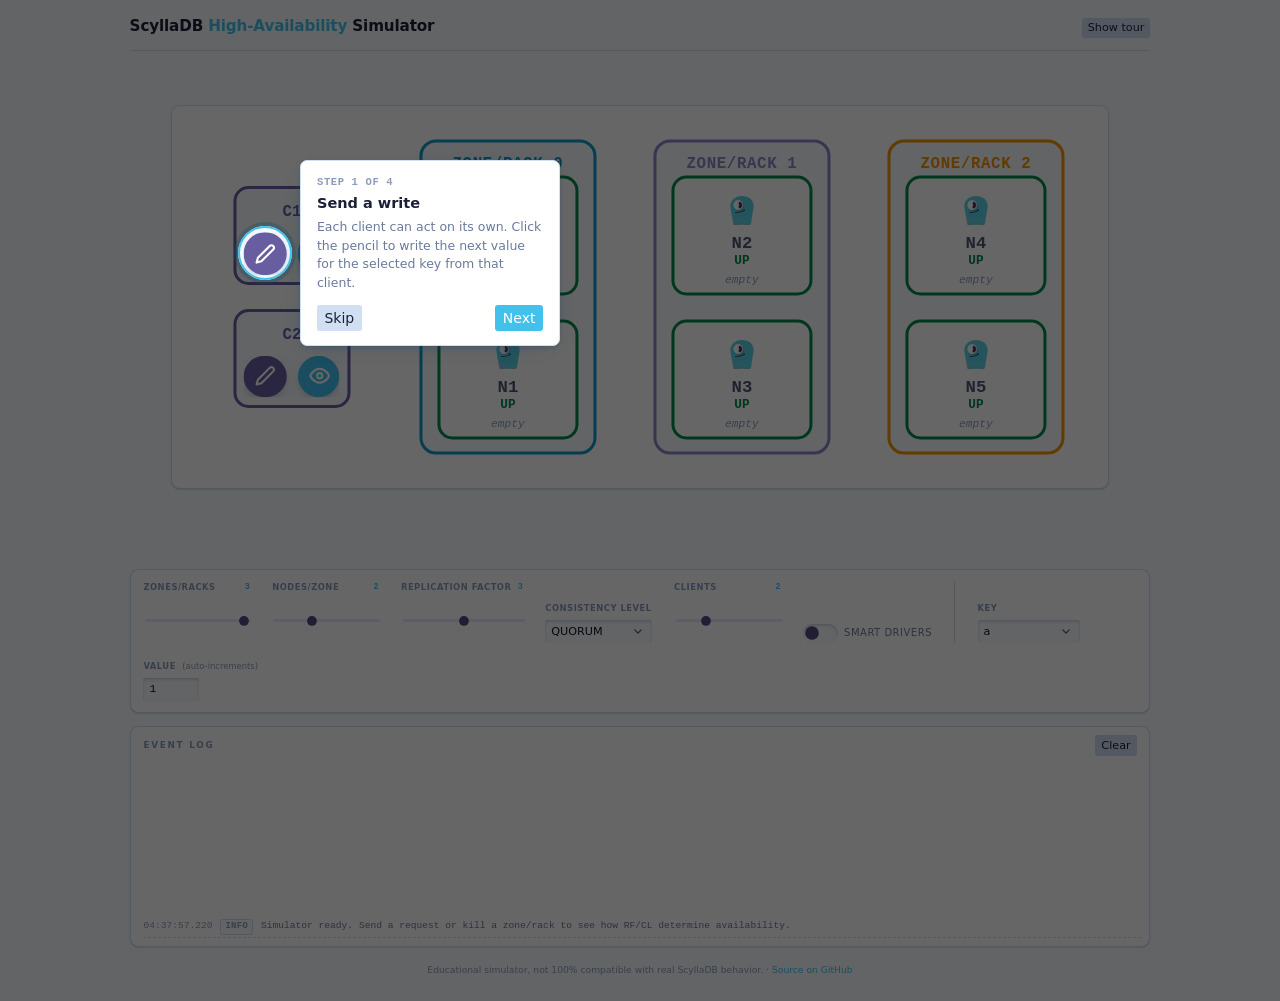
==== commit 50302acd: "Squashed 'docs/source/_extra/demos/scylladb-ha-demo/' content from commit 93046eb git-subtree-dir: d" ====
--- a/index.html
+++ b/index.html
@@ -3,10 +3,10 @@
 <head>
 <meta charset="UTF-8" />
 <meta name="viewport" content="width=device-width, initial-scale=1" />
-<title>ScyllaDB Tablet Simulator — Elasticity &amp; Rebalancing</title>
+<title>ScyllaDB HA Simulator — Replication, Consistency &amp; Fault Tolerance</title>
 <script>
-// ScyllaDB DS theme boot snippet (runs before the stylesheet so there's no flash of the
-// wrong theme). No manual toggle here — it just follows the OS, same as the HA simulator.
+// ScyllaDB DS theme boot snippet (runs before the stylesheet so there's no flash).
+// This simulator has no manual theme toggle — it just follows the OS, same as before.
 (function () {
   var KEY = "scylladb-ds-theme";
   var root = document.documentElement;
@@ -22,8 +22,9 @@
 <link rel="stylesheet" href="scylladb-ds.css" />
 <style>
   /* ---------- bridge: simulator-local var names -> ScyllaDB DS tokens ----------
-     Same trick as the HA simulator: local aliases so the rest of this stylesheet and the
-     SVG stage inherit whichever DS token is active for the current data-theme. */
+     Keeping these local names means the rest of this stylesheet (and the SVG
+     stage below) didn't need to be rewritten call-site by call-site — they just
+     inherit whichever DS token is active for the current data-theme. */
   :root {
     --bg: var(--bg-page);
     --surface: var(--bg-surface);
@@ -34,20 +35,19 @@
     --text-faint: var(--text-disabled);
 
     --accent: var(--btn-primary-bg);
+    --accent-ink: var(--btn-primary-text);
     --ok: var(--status-success);
+    --ok-bg: var(--status-success-bg);
+    --danger: var(--status-error);
+    --danger-bg: var(--status-error-bg);
     --warn: var(--status-warning);
-    --bad: var(--status-error);
-
-    /* tablet-specific roles */
-    --tablet-own: var(--color-gray-400);
-    --mig-migration: var(--color-primary-500);
-    --mig-intranode: var(--color-purple-400);
-    --mig-rebuild: var(--color-magenta-400);
-    --tablet-clean: var(--color-warning-400);
+    --warn-bg: var(--status-warning-bg);
+    --replica: var(--color-primary-500);
+    --client: var(--color-secondary-500);
 
     --font-ui: var(--font-family);
-  }
-  [data-theme="dark"] { --tablet-own: var(--color-gray-500); }
+    /* --font-mono comes straight from the DS bundle (Roboto Mono). */
+  }
 
   * { box-sizing: border-box; }
 
@@ -61,17 +61,19 @@
   }
 
   .wrap {
-    /* Everything — type and stage graphics alike — is drawn at 1.55x, ~40% larger again than
-       the 1.105 it was at, and ~1.8x the 0.85 the HA simulator uses. `zoom` reflows at the
-       scaled size instead of leaving the original layout box behind. The max-width is a cap
-       for very large monitors only; on a laptop the viewport is the binding constraint. */
-    zoom: 1.55;
-    max-width: 1560px;
+    /* Scale the whole app down to 80% so the simulation panel and controls fit on one laptop
+       screen without scrolling. `zoom` (unlike transform: scale) reflows at the smaller size
+       instead of just shrinking the paint with the original layout box left behind. Scoped to
+       .wrap rather than body so the guided tour's position:fixed overlay — appended straight to
+       body, a sibling of .wrap — stays in true (unzoomed) viewport coordinates and still lines
+       up with getBoundingClientRect() on zoomed targets. */
+    zoom: 0.8;
+    max-width: 1320px;
     margin: 0 auto;
-    padding: 14px 18px 16px;
+    padding: 22px 22px 30px;
     display: flex;
     flex-direction: column;
-    gap: 10px;
+    gap: 16px;
   }
 
   /* ---------- header ---------- */
@@ -82,7 +84,7 @@
     gap: 16px;
     flex-wrap: wrap;
     border-bottom: var(--border-w) solid var(--border);
-    padding-bottom: 8px;
+    padding-bottom: 14px;
   }
   header.top h1 {
     font-size: 19px;
@@ -90,14 +92,9 @@
     margin: 0;
     letter-spacing: -0.01em;
     text-wrap: balance;
+    font-family: var(--font-family);
   }
   header.top h1 span.accent { color: var(--accent); }
-  header.top .sub {
-    font-size: 11.5px;
-    color: var(--text-faint);
-    font-family: var(--font-mono);
-    letter-spacing: .02em;
-  }
 
   /* ---------- controls ---------- */
   .controls {
@@ -105,15 +102,14 @@
     border: var(--border-w) solid var(--border);
     border-radius: var(--radius-xl);
     box-shadow: var(--shadow-1);
-    padding: 10px 14px;
+    padding: 14px 16px;
     display: flex;
     flex-wrap: wrap;
-    gap: 12px 22px;
+    gap: 22px 28px;
     align-items: flex-end;
   }
-  .ctrl { display: flex; flex-direction: column; gap: 5px; min-width: 132px; }
-  .ctrl.narrow { min-width: auto; }
-  .ctrl > label {
+  .ctrl { display: flex; flex-direction: column; gap: 6px; min-width: 128px; }
+  .ctrl label {
     font-size: 10.5px;
     text-transform: uppercase;
     letter-spacing: 0.06em;
@@ -122,9 +118,8 @@
     display: flex;
     justify-content: space-between;
     gap: 8px;
-    white-space: nowrap;
-  }
-  .ctrl > label .val {
+  }
+  .ctrl label .val {
     font-family: var(--font-mono);
     font-variant-numeric: tabular-nums;
     color: var(--accent);
@@ -132,112 +127,126 @@
     letter-spacing: 0;
     text-transform: none;
   }
-  .ctrl input[type="range"] { width: 100%; accent-color: var(--accent); margin: 0; height: 18px; }
-  .btn-row { display: flex; gap: 6px; flex-wrap: wrap; }
+  .ctrl select.form-input,
+  .ctrl input[type="number"].form-input {
+    width: 100%;
+  }
   .divider { width: 1px; align-self: stretch; background: var(--border); }
 
-  /* ---------- stage ---------- */
+  .toggle-row { display: flex; align-items: center; }
+
+  /* ---------- main layout ---------- */
+  .main {
+    display: flex;
+    gap: 16px;
+    align-items: flex-start;
+    flex-wrap: wrap;
+  }
   .stage-card {
-    position: relative;
+    flex: 2 1 560px;
     background: var(--surface);
     border: var(--border-w) solid var(--border);
     border-radius: var(--radius-xl);
     box-shadow: var(--shadow-1);
-    padding: 8px 8px 22px;
-    /* Fixed so the page never jumps as nodes and tablets come and go — the viewBox grows
-       with the cluster and the SVG scales itself to fit this frame. */
-    height: 470px;
+    padding: 10px;
+    min-width: 380px;
+    /* Fixed regardless of node/rack/client count, so the page layout never jumps and the stage
+       stays above the fold — the SVG's viewBox still reflects the actual content size, but
+       it's scaled (via the default preserveAspectRatio) to fit this constant frame instead of
+       the frame growing/shrinking to match the content. */
+    height: 480px;
+  }
+  #stage { width: 100%; height: 100%; display: block; }
+
+  /* ---------- log ---------- */
+  .log-card {
+    background: var(--surface);
+    border: var(--border-w) solid var(--border);
+    border-radius: var(--radius-xl);
+    box-shadow: var(--shadow-1);
+    padding: 10px 0 10px 16px;
+  }
+  .log-head {
     display: flex;
-    flex-direction: column;
-  }
-  #stage { flex: 1 1 auto; width: 100%; min-height: 0; display: block; overflow: visible; }
-  .planner {
-    margin-top: 6px; font-family: var(--font-mono); font-size: 11px; color: var(--text-dim);
-    display: flex; gap: 8px; align-items: baseline; min-height: 15px;
-  }
-  .planner .rule { color: var(--accent); font-weight: 700; }
-  .stage-hint {
-    position: absolute;
-    bottom: 8px; left: 0; right: 0;
+    justify-content: space-between;
+    align-items: center;
+    padding-right: 16px;
+    margin-bottom: 8px;
+  }
+  .log-head h2 { margin: 0; }
+  .log-body {
+    height: 220px;
+    overflow-y: auto;
+    font-family: var(--font-mono);
+    font-size: 12px;
+    padding-right: 10px;
+    display: flex;
+    flex-direction: column-reverse;
+  }
+  .log-line {
+    padding: 3px 0;
+    border-bottom: 1px dashed var(--border);
+    display: flex;
+    gap: 10px;
+    color: var(--text-dim);
+  }
+  .log-line .t { color: var(--text-faint); flex: none; font-variant-numeric: tabular-nums; }
+  .log-line .tag {
+    flex: none;
+    font-weight: 700;
+    border-radius: var(--radius-sm);
+    padding: 0 5px;
+  }
+  .log-line.success .tag { background: var(--ok-bg); color: var(--ok); }
+  .log-line.fail .tag { background: var(--danger-bg); color: var(--danger); }
+  .log-line.info .tag { background: var(--surface-2); color: var(--text-faint); }
+  .log-line.warn .tag { background: var(--warn-bg); color: var(--warn); }
+
+  .page-footer {
     text-align: center;
+    font-size: 11.5px;
+    color: var(--text-faint);
+    padding-top: 4px;
+  }
+  .page-footer a {
+    color: var(--accent);
+    text-decoration: none;
+  }
+  .page-footer a:hover, .page-footer a:focus-visible { text-decoration: underline; }
+
+  /* ---------- svg elements ---------- */
+  .rack-box { fill: var(--surface-2); stroke-width: 2; transition: stroke .2s; }
+  .rack-box-label { font-family: var(--font-mono); font-size: 10.5px; font-weight: 700; text-anchor: middle; letter-spacing: .04em; pointer-events: none; }
+
+  .node-slot { fill: var(--surface); stroke: var(--ok); stroke-width: 2; cursor: pointer; transition: fill .15s, stroke .15s; }
+  .node-slot.down { stroke: var(--text-faint); }
+  .node-slot.coordinator { stroke: var(--accent); stroke-width: 3; }
+  .node-slot.replica { stroke-dasharray: 5 3; }
+  .node-logo { pointer-events: none; transition: filter .15s, opacity .15s; }
+  .node-logo.down { filter: grayscale(1); opacity: .55; }
+  .node-label { fill: var(--text); font-family: var(--font-mono); font-size: 11.5px; font-weight: 700; text-anchor: middle; dominant-baseline: middle; pointer-events: none; }
+  .node-sub { font-family: var(--font-mono); font-size: 8.5px; font-weight: 700; text-anchor: middle; dominant-baseline: middle; pointer-events: none; }
+  .node-sub.up { fill: var(--ok); }
+  .node-sub.down { fill: var(--text-faint); }
+  .node-kv { fill: var(--replica); font-family: var(--font-mono); font-size: 7.5px; font-weight: 700; text-anchor: middle; dominant-baseline: middle; pointer-events: none; font-variant-numeric: tabular-nums; }
+  .node-kv.empty { fill: var(--text-faint); font-weight: 400; font-style: italic; }
+
+  .client-box { fill: var(--surface-2); stroke: var(--client); stroke-width: 2; cursor: default; }
+  .client-label { fill: var(--client); font-family: var(--font-mono); font-size: 10.5px; font-weight: 700; text-anchor: middle; dominant-baseline: middle; pointer-events: none; }
+
+  .msg-line { fill: none; stroke-width: 1.5; opacity: .55; }
+  .msg-line.ok { stroke: var(--ok); }
+  .msg-line.fail { stroke: var(--danger); stroke-dasharray: 4 3; }
+  .packet { stroke: none; }
+  .packet.ok { fill: var(--ok); }
+  .packet.fail { fill: var(--danger); }
+  .packet.dropped { fill: var(--danger); }
+  .arrow-ok { fill: var(--ok); opacity: .85; }
+  .arrow-fail { fill: var(--danger); opacity: .85; }
+
+  .packet-label {
     font-family: var(--font-mono);
-    font-size: 10px;
-    color: var(--text-faint);
-    pointer-events: none;
-  }
-
-  /* ---------- svg elements ---------- */
-  .caption {
-    fill: var(--text-faint);
-    font-family: var(--font-mono);
-    font-size: 9px;
-    letter-spacing: .09em;
-    text-transform: uppercase;
-    pointer-events: none;
-  }
-
-  .node-box {
-    fill: var(--surface-2);
-    stroke: var(--border-strong);
-    stroke-width: 1.5;
-    transition: stroke .18s;
-    pointer-events: none;
-  }
-  .node-box.up { stroke: var(--ok); }
-  .node-box.joining { stroke: var(--accent); stroke-dasharray: 6 4; }
-  .node-box.leaving { stroke: var(--warn); stroke-dasharray: 6 4; }
-  .node-box.dead { stroke: var(--bad); stroke-dasharray: 2 3; }
-
-  .node-label { fill: var(--text); font-family: var(--font-mono); font-size: 10.5px; font-weight: 700; text-anchor: middle; pointer-events: none; }
-  .node-sub { font-family: var(--font-mono); font-size: 9px; font-weight: 700; text-anchor: middle; pointer-events: none; fill: var(--text-faint); }
-  .node-sub.up { fill: var(--ok); }
-  .node-sub.joining { fill: var(--accent); }
-  .node-sub.leaving { fill: var(--warn); }
-  .node-sub.dead { fill: var(--bad); }
-  .node-count { font-family: var(--font-mono); font-size: 9.5px; font-weight: 700; text-anchor: middle; pointer-events: none; fill: var(--text-dim); font-variant-numeric: tabular-nums; }
-  .ideal-line { stroke: var(--accent); stroke-width: 1; stroke-dasharray: 3 3; opacity: .55; pointer-events: none; }
-  .shard-tick { stroke: var(--border); stroke-width: 1; opacity: .5; pointer-events: none; }
-  .shard-label { fill: var(--text-faint); font-family: var(--font-mono); font-size: 7px; text-anchor: middle; pointer-events: none; }
-
-  /* tablet replica pills */
-  .pill {
-    fill: var(--tablet-own);
-    stroke: none;
-    cursor: pointer;
-    transition: x .28s ease, y .28s ease, fill .18s, opacity .18s;
-  }
-  /* A change of pill pitch or box height moves every pill at once; sliding them all would
-     read as the whole stage sloshing about (and briefly spill them outside their box), so
-     that one frame is applied instantly and only genuine stack movement animates. */
-  #pillsLayer.reflow .pill { transition: none; }
-  @media (prefers-reduced-motion: reduce) { .pill { transition: none; } }
-  .pill.pending {
-    fill: color-mix(in srgb, var(--mig-migration) 38%, transparent);
-    stroke: var(--mig-migration);
-    stroke-width: 1;
-    stroke-dasharray: 2.5 2;
-  }
-  .pill.pending.rebuild { fill: color-mix(in srgb, var(--mig-rebuild) 38%, transparent); stroke: var(--mig-rebuild); }
-  .pill.pending.intranode_migration { fill: color-mix(in srgb, var(--mig-intranode) 38%, transparent); stroke: var(--mig-intranode); }
-  .pill.streaming { animation: pulse 1.1s ease-in-out infinite; }
-  .pill.cleaning { fill: color-mix(in srgb, var(--tablet-clean) 40%, transparent); stroke: var(--tablet-clean); stroke-width: 1; }
-  .pill.hl { stroke: var(--text-emphasis); stroke-width: 1.4; stroke-dasharray: none; }
-  @keyframes pulse { 0%,100% { opacity: .62; } 50% { opacity: 1; } }
-
-  #arcsLayer { pointer-events: none; }
-  .arc { fill: none; stroke-width: 1.6; opacity: .5; }
-  .arc.migration { stroke: var(--mig-migration); }
-  .arc.intranode_migration { stroke: var(--mig-intranode); }
-  .arc.rebuild { stroke: var(--mig-rebuild); }
-  .arc.dim { opacity: .16; }
-  .arc.hl { opacity: .95; stroke-width: 2.6; }
-  .packet { stroke: none; }
-  .packet.migration { fill: var(--mig-migration); }
-  .packet.intranode_migration { fill: var(--mig-intranode); }
-  .packet.rebuild { fill: var(--mig-rebuild); }
-  .stage-lbl {
-    font-family: var(--font-mono);
-    font-size: 8px;
+    font-size: 10.5px;
     font-weight: 700;
     text-anchor: middle;
     paint-order: stroke;
@@ -246,36 +255,71 @@
     stroke-linejoin: round;
     pointer-events: none;
   }
-  .stage-lbl.migration { fill: var(--mig-migration); }
-  .stage-lbl.intranode_migration { fill: var(--mig-intranode); }
-  .stage-lbl.rebuild { fill: var(--mig-rebuild); }
-
-  /* tablet tooltip */
-  .tip {
-    position: absolute;
-    z-index: 40;
+  .packet-label.ok { fill: var(--ok); }
+  .packet-label.fail { fill: var(--danger); }
+
+  .hint-text {
+    fill: var(--text-faint);
+    font-family: var(--font-mono);
+    font-size: 10px;
+    text-anchor: middle;
+  }
+
+  ::-webkit-scrollbar { width: 8px; height: 8px; }
+  ::-webkit-scrollbar-thumb { background: var(--border); border-radius: var(--radius-sm); }
+
+  @media (prefers-reduced-motion: reduce) {
+    * { transition-duration: 0.01ms !important; }
+  }
+
+  @media (max-width: 720px) {
+    .controls { flex-direction: column; align-items: stretch; }
+    .divider { display: none; }
+  }
+
+  /* ---------- guided tour ---------- */
+  .tour-overlay {
+    position: fixed;
+    inset: 0;
+    z-index: 9998;
+    background: transparent;
+  }
+  .tour-highlight {
+    position: fixed;
+    z-index: 9999;
     pointer-events: none;
+    border: 2px solid var(--accent);
+    border-radius: 10px;
+    /* The huge spread dims the whole viewport outside this box — a classic spotlight cutout
+       without needing an SVG mask. */
+    box-shadow: 0 0 0 9999px rgba(0, 0, 0, .6), 0 0 0 4px color-mix(in srgb, var(--accent) 35%, transparent);
+    transition: left .2s ease, top .2s ease, width .2s ease, height .2s ease;
+  }
+  .tour-tooltip {
+    position: fixed;
+    z-index: 10000;
+    width: 260px;
+    max-width: calc(100vw - 24px);
     background: var(--bg-surface);
     border: var(--border-w) solid var(--border);
-    border-radius: var(--radius-md);
+    border-radius: var(--radius-lg);
     box-shadow: var(--shadow-3);
-    padding: 7px 9px;
+    padding: 14px 16px;
+    transition: left .2s ease, top .2s ease;
+  }
+  .tour-step {
     font-family: var(--font-mono);
     font-size: 10.5px;
-    line-height: 1.5;
-    color: var(--text-dim);
-    max-width: 300px;
-    opacity: 0;
-    transition: opacity .12s;
-  }
-  .tip.on { opacity: 1; }
-  .tip b { color: var(--text-emphasis); }
-  .tip .dim { color: var(--text-faint); }
-
-  @media (max-width: 900px) {
-    .controls { gap: 12px 16px; }
-    .divider { display: none; }
-  }
+    font-weight: 700;
+    letter-spacing: .06em;
+    color: var(--text-faint);
+    text-transform: uppercase;
+    margin-bottom: 4px;
+  }
+  .tour-title { font-size: 14.5px; font-weight: 700; color: var(--text-emphasis); margin: 0 0 6px; }
+  .tour-body { font-size: 12.5px; color: var(--text-dim); line-height: 1.5; margin: 0 0 12px; }
+  .tour-actions { display: flex; align-items: center; justify-content: space-between; gap: 8px; }
+  .tour-actions-right { display: flex; gap: 6px; }
 </style>
 </head>
 <body>
@@ -283,1249 +327,907 @@
 
   <header class="top">
     <div>
-      <h1>ScyllaDB <span class="accent">Tablet</span> Simulator</h1>
-      <div class="sub">single zone / rack &middot; add, kill and remove nodes &middot; the load balancer is a port of ScyllaDB's real planner, and names the rule behind every decision</div>
+      <h1>ScyllaDB <span class="accent">High-Availability</span> Simulator</h1>
     </div>
-    <button type="button" class="btn btn--xs" id="btnReset">Reset</button>
+    <button type="button" class="btn btn--xs" id="btnShowTour">Show tour</button>
   </header>
 
+  <div class="main">
+    <div class="stage-card">
+      <svg id="stage" viewBox="0 0 640 620" xmlns="http://www.w3.org/2000/svg">
+        <defs>
+          <marker id="arrowOk" viewBox="0 0 10 10" refX="8.5" refY="5" markerWidth="8" markerHeight="8" orient="auto-start-reverse">
+            <path class="arrow-ok" d="M0,0 L10,5 L0,10 z"></path>
+          </marker>
+          <marker id="arrowFail" viewBox="0 0 10 10" refX="8.5" refY="5" markerWidth="8" markerHeight="8" orient="auto-start-reverse">
+            <path class="arrow-fail" d="M0,0 L10,5 L0,10 z"></path>
+          </marker>
+
+        <symbol id="scyllaLogo" viewBox="0 0 200 200">
+<path d="M147.946 191.992C147.081 195.819 143.672 198.453 139.866 198.453C139.42 198.453 138.969 198.416 138.516 198.342L138.469 198.332L137.658 198.139L138.234 197.549C139.472 196.317 140.37 194.825 140.834 193.232C141.093 192.309 141.217 191.522 141.337 190.759C141.391 190.418 141.446 190.077 141.509 189.727L143.189 179.557C143.934 174.947 144.641 170.375 145.29 165.968C145.33 165.687 145.143 165.421 144.864 165.362C144.574 165.302 144.285 165.488 144.223 165.779C143.303 170.118 142.374 174.653 141.466 179.252L139.507 189.379C139.443 189.695 139.381 190.021 139.321 190.345C139.169 191.153 139.012 191.988 138.824 192.613C138.297 194.348 137.153 195.884 135.602 196.936C135.435 197.05 135.264 197.162 135.089 197.261C134.219 197.767 133.262 198.104 132.243 198.263C131.234 198.423 130.215 198.4 129.218 198.194C128.126 197.974 127.047 197.496 126.099 196.813L125.728 196.545L125.99 196.171C126.743 195.098 127.273 193.926 127.563 192.688C127.78 191.738 127.856 190.918 127.927 190.126C127.957 189.802 127.987 189.479 128.026 189.153L129.04 178.935C129.484 174.272 129.89 169.681 130.244 165.29C130.266 165.008 130.063 164.753 129.781 164.712C129.639 164.692 129.496 164.728 129.38 164.815C129.263 164.9 129.188 165.027 129.168 165.169C128.535 169.528 127.906 174.094 127.298 178.741L126.005 188.934C125.963 189.243 125.925 189.556 125.888 189.865C125.783 190.724 125.684 191.535 125.522 192.181C125.339 192.929 125.038 193.655 124.629 194.343C124.044 195.325 123.238 196.191 122.301 196.848L122.225 196.902C122.175 196.941 122.124 196.977 122.07 197.012C120.407 198.107 118.296 198.569 116.285 198.275C114.304 197.998 112.425 196.937 111.134 195.365C110.82 194.993 110.533 194.579 110.284 194.137L110.18 193.953L110.25 193.753C110.407 193.315 110.543 192.841 110.651 192.347C110.858 191.428 110.873 190.363 110.882 189.66L110.964 184.608C111.077 178.568 111.131 171.962 111.126 164.409C111.126 164.123 110.9 163.887 110.614 163.871C110.319 163.858 110.06 164.08 110.042 164.378C109.597 171.917 109.268 178.516 109.033 184.552L108.817 189.712C108.779 190.581 108.752 191.209 108.589 191.922C108.393 192.753 108.138 193.438 107.809 194.019C107.794 194.047 107.77 194.087 107.745 194.124C106.282 196.746 103.374 198.42 100.493 198.357H100.37C97.4903 198.357 94.7145 196.716 93.2882 194.152C93.2414 194.081 93.2164 194.041 93.1947 193.998C92.7988 193.305 92.5734 192.527 92.4197 191.927C92.251 191.171 92.2243 190.509 92.1876 189.595L91.9754 184.55C91.7249 178.179 91.3926 171.582 90.9617 164.378C90.9433 164.094 90.7061 163.871 90.4205 163.871C90.1216 163.871 89.8777 164.112 89.8777 164.409C89.8627 171.603 89.9145 178.211 90.033 184.608L90.1132 189.66C90.1182 190.764 90.1967 191.643 90.3504 192.354C90.469 192.864 90.6026 193.326 90.7562 193.757L90.828 193.954L90.7245 194.139C90.4756 194.579 90.1884 194.993 89.871 195.369C88.59 196.926 86.7144 197.989 84.7269 198.282C82.7211 198.578 80.6133 198.112 78.9398 197.005C78.8881 196.972 78.8363 196.934 78.7862 196.896L78.711 196.841C77.7757 196.18 76.9724 195.314 76.3861 194.335C75.977 193.65 75.6713 192.924 75.4826 192.178C75.3172 191.538 75.2204 190.734 75.1168 189.883C75.0784 189.567 75.04 189.248 74.9982 188.936L73.7039 178.736C73.0959 174.081 72.4663 169.514 71.835 165.165C71.7932 164.886 71.5477 164.679 71.2554 164.705C71.1101 164.717 70.9798 164.783 70.8846 164.893C70.7911 165.003 70.746 165.142 70.7577 165.285C71.1118 169.666 71.5176 174.257 71.9619 178.932L72.9757 189.158C73.0141 189.483 73.0442 189.808 73.0742 190.137C73.146 190.925 73.2195 191.739 73.4416 192.688C73.7389 193.92 74.2701 195.088 75.0233 196.158L75.2872 196.532L74.9164 196.799C73.9694 197.484 72.8905 197.966 71.7932 198.192C70.7995 198.405 69.7756 198.43 68.7535 198.265C67.7447 198.102 66.7911 197.762 65.9209 197.256C65.7455 197.155 65.5752 197.042 65.4065 196.927C63.8683 195.879 62.7242 194.347 62.1831 192.608C61.991 191.992 61.8357 191.164 61.687 190.365C61.6253 190.033 61.5618 189.7 61.4966 189.379L59.5359 179.247C58.629 174.653 57.702 170.119 56.7801 165.775C56.72 165.499 56.4594 165.315 56.1722 165.353C55.8766 165.396 55.6711 165.671 55.7129 165.965C56.3626 170.38 57.069 174.953 57.8139 179.557L59.4958 189.733C59.5593 190.077 59.6144 190.42 59.6678 190.762C59.7864 191.522 59.91 192.309 60.1756 193.233C60.6515 194.824 61.5551 196.316 62.786 197.542L63.434 198.189L62.5271 198.33C58.1647 199.048 54.0243 196.266 53.0623 192.008C52.9905 191.673 49.9909 177.646 46.5287 160.268L46.522 160.276C49.5366 180.672 51.5241 192.168 51.5609 192.341V192.349L51.5692 192.379C51.6293 192.643 51.7045 192.916 51.8014 193.215C51.8247 193.288 51.8515 193.359 51.8765 193.433L51.8982 193.494C51.96 193.67 52.0268 193.841 52.097 194.009C52.1437 194.121 52.1938 194.232 52.2456 194.343C52.3108 194.481 52.3776 194.614 52.4477 194.747L52.4728 194.795C52.5295 194.903 52.5863 195.011 52.6481 195.116C52.6832 195.176 52.7183 195.231 52.7533 195.287L52.7834 195.335C52.9922 195.674 53.221 196 53.4615 196.301L53.4949 196.344C53.6202 196.499 53.7571 196.655 53.9258 196.838L53.9959 196.912C54.1529 197.079 54.3049 197.228 54.4603 197.373L54.4653 197.378C54.4653 197.378 54.4786 197.389 54.4853 197.396L54.4886 197.399C56.3225 199.074 58.6808 199.992 61.1426 199.992C61.6804 199.992 62.2232 199.947 62.7576 199.859L63.6512 199.719L66.5422 199.269C67.1685 199.508 67.8216 199.684 68.4946 199.792C69.0174 199.877 69.5485 199.92 70.0713 199.92C70.751 199.92 71.4324 199.849 72.0972 199.706C73.3899 199.438 74.6709 198.868 75.7916 198.059L76.1623 197.791L76.8321 197.308C77.1427 197.595 77.4718 197.863 77.8175 198.106L77.8776 198.149C77.9494 198.202 78.0246 198.257 78.0997 198.307C79.6613 199.339 81.5887 199.914 83.5161 199.914C83.9921 199.914 84.4681 199.879 84.934 199.811C87.289 199.465 89.512 198.207 91.0301 196.361C91.3759 195.952 91.6999 195.488 91.9871 194.993C93.684 197.979 96.9592 199.904 100.355 199.904H100.463C100.52 199.904 100.577 199.904 100.634 199.904C104.012 199.904 107.282 197.981 108.998 194.998C109.28 195.485 109.602 195.947 109.958 196.369C111.476 198.219 113.704 199.477 116.061 199.806C116.517 199.872 116.996 199.907 117.472 199.907C119.401 199.907 121.327 199.339 122.893 198.307C122.977 198.252 123.047 198.2 123.119 198.147L123.176 198.106C123.518 197.865 123.845 197.6 124.156 197.316L124.824 197.8L125.195 198.067C126.321 198.878 127.603 199.445 128.906 199.708C129.561 199.842 130.237 199.912 130.91 199.912C131.43 199.912 131.954 199.87 132.47 199.789C133.319 199.656 134.134 199.418 134.905 199.076L137.292 199.643L138.104 199.836L138.129 199.84L138.154 199.845L138.201 199.855L138.227 199.86L138.254 199.865C138.782 199.952 139.32 199.997 139.852 199.997C144.392 199.997 148.412 196.784 149.412 192.357C149.454 192.161 151.445 180.211 154.663 159.306C151.123 177.117 148.018 191.651 147.946 191.988V191.992Z" fill="#3B2D55"/>
+<path d="M100.5 39C62.5238 39 36 62.5028 36 96.1526C36 105.504 41.7103 136.124 46.5237 160.273C49.9876 177.652 52.9855 191.678 53.0574 192.013C54.0194 196.269 58.158 199.053 62.5222 198.335L63.4291 198.194L62.7811 197.547C61.5501 196.321 60.6483 194.828 60.1706 193.238C59.9067 192.314 59.7831 191.528 59.6629 190.767C59.6094 190.423 59.5543 190.081 59.4908 189.738L57.809 179.562C57.0658 174.958 56.3576 170.385 55.7079 165.97C55.6645 165.676 55.8699 165.401 56.1672 165.358C56.4561 165.32 56.7167 165.504 56.7751 165.78C57.6971 170.124 58.624 174.658 59.5309 179.252L61.4917 189.384C61.5568 189.703 61.6203 190.038 61.6821 190.37C61.8324 191.169 61.9861 191.997 62.1781 192.613C62.7193 194.35 63.8633 195.882 65.4015 196.932C65.5702 197.047 65.7406 197.16 65.9159 197.261C66.7861 197.767 67.7398 198.107 68.7485 198.27C69.7707 198.436 70.7945 198.411 71.7882 198.197C72.8855 197.971 73.9645 197.487 74.9114 196.804L75.2822 196.537L75.0183 196.163C74.2651 195.093 73.734 193.924 73.4367 192.693C73.2162 191.744 73.1411 190.93 73.0693 190.142C73.0392 189.813 73.0091 189.486 72.9707 189.163L71.9569 178.937C71.5127 174.262 71.1068 169.671 70.7527 165.29C70.741 165.145 70.7861 165.008 70.8797 164.898C70.9732 164.788 71.1051 164.722 71.2504 164.71C71.5427 164.683 71.7882 164.89 71.83 165.17C72.4613 169.521 73.091 174.086 73.6989 178.741L74.9933 188.941C75.0367 189.253 75.0734 189.571 75.1119 189.888C75.2154 190.739 75.3123 191.543 75.4776 192.183C75.6664 192.929 75.972 193.655 76.3812 194.34C76.9674 195.317 77.7708 196.183 78.706 196.846L78.7812 196.901C78.833 196.939 78.8831 196.977 78.9349 197.01C80.6084 198.117 82.7144 198.581 84.722 198.287C86.7078 197.994 88.5851 196.931 89.8661 195.374C90.1834 194.998 90.4707 194.584 90.7195 194.144L90.8231 193.959L90.7513 193.762C90.5976 193.33 90.464 192.869 90.3454 192.359C90.1901 191.648 90.1133 190.769 90.1082 189.665L90.0281 184.613C89.9095 178.215 89.8577 171.608 89.8728 164.414C89.8728 164.117 90.1149 163.876 90.4156 163.876C90.7012 163.876 90.9383 164.1 90.9567 164.383C91.3876 171.587 91.72 178.186 91.9705 184.555L92.1826 189.6C92.2193 190.514 92.2461 191.176 92.4147 191.932C92.5667 192.53 92.7939 193.31 93.1897 194.003C93.2114 194.046 93.2365 194.084 93.2832 194.157C94.7095 196.721 97.4854 198.361 100.365 198.361H100.488C103.369 198.423 106.277 196.75 107.74 194.129C107.765 194.091 107.79 194.052 107.804 194.024C108.133 193.443 108.388 192.758 108.584 191.927C108.746 191.214 108.774 190.586 108.812 189.717L109.028 184.557C109.263 178.521 109.592 171.922 110.037 164.383C110.055 164.085 110.314 163.863 110.609 163.876C110.895 163.892 111.119 164.128 111.121 164.414C111.126 171.967 111.072 178.573 110.959 184.613L110.877 189.665C110.868 190.368 110.855 191.433 110.646 192.352C110.538 192.846 110.402 193.32 110.245 193.758L110.175 193.958L110.279 194.142C110.528 194.584 110.815 194.998 111.129 195.37C112.42 196.942 114.299 198.004 116.28 198.28C118.291 198.574 120.402 198.112 122.065 197.017C122.119 196.982 122.169 196.946 122.22 196.907L122.296 196.853C123.234 196.196 124.039 195.33 124.624 194.348C125.033 193.66 125.334 192.934 125.517 192.186C125.679 191.54 125.778 190.727 125.883 189.87C125.92 189.561 125.958 189.248 126 188.939L127.293 178.746C127.901 174.098 128.53 169.533 129.163 165.174C129.183 165.031 129.26 164.904 129.375 164.82C129.491 164.733 129.634 164.697 129.776 164.717C130.059 164.757 130.261 165.012 130.239 165.295C129.885 169.685 129.477 174.277 129.035 178.94L128.021 189.158C127.983 189.486 127.952 189.807 127.922 190.131C127.849 190.923 127.774 191.743 127.558 192.693C127.268 193.931 126.738 195.103 125.985 196.176L125.723 196.55L126.094 196.818C127.041 197.501 128.121 197.979 129.213 198.199C130.211 198.405 131.229 198.43 132.238 198.268C133.257 198.109 134.214 197.772 135.084 197.266C135.259 197.165 135.43 197.054 135.597 196.941C137.148 195.889 138.292 194.353 138.819 192.618C139.007 191.993 139.164 191.158 139.316 190.35C139.378 190.026 139.438 189.702 139.502 189.384L141.461 179.257C142.369 174.658 143.296 170.123 144.218 165.784C144.28 165.493 144.569 165.307 144.859 165.366C145.138 165.425 145.325 165.692 145.285 165.973C144.636 170.38 143.931 174.952 143.184 179.562L141.504 189.732C141.441 190.082 141.386 190.421 141.332 190.764C141.212 191.526 141.088 192.316 140.829 193.236C140.365 194.83 139.467 196.322 138.229 197.554L137.653 198.144L138.464 198.337L138.511 198.347C138.964 198.421 139.416 198.458 139.861 198.458C143.667 198.458 147.076 195.822 147.941 191.997C148.013 191.659 151.118 177.125 154.658 159.314C159.43 135.308 164.995 105.347 164.995 96.1576C165 62.5028 138.476 39 100.5 39Z" fill="#57D1E5"/>
+<path d="M54.462 54.5662C42.8093 64.6682 36 79.1076 36 96.1527C36 112.231 52.8853 191.213 53.0574 192.014C53.4382 193.699 54.3233 195.148 55.5158 196.244C51.3271 176.301 37.9975 111.661 37.9975 96.6778C37.9975 79.8853 44.0017 65.3928 54.462 54.5662Z" fill="#93E1EF"/>
+<path d="M83.2338 63.6694C67.7631 63.6694 55.175 76.1944 55.175 91.5876C55.175 106.981 67.7631 119.506 83.2338 119.506C98.7045 119.506 111.292 106.981 111.292 91.5876C111.292 76.1944 98.7045 63.6694 83.2338 63.6694Z" fill="#4D9BB6"/>
+<path d="M52.3909 89.3342C52.3909 104.727 64.9789 117.252 80.4513 117.252C95.9236 117.252 108.51 104.727 108.51 89.3342C108.51 73.9409 95.922 61.4143 80.4513 61.4143C64.9806 61.4143 52.3909 73.9393 52.3909 89.3342Z" fill="url(#paint0_linear_26_3)"/>
+<path d="M99.6014 89.743C99.1905 101.465 90.7729 107.667 85.405 106.404C80.9056 105.346 80.3461 95.3948 83.1603 92.7824C85.0092 91.0675 88.6802 90.6022 88.7253 89.3641C88.7687 88.1277 85.1378 87.4082 83.4142 85.5686C80.7903 82.7684 82.0446 72.8807 86.6075 72.1363C92.0506 71.2489 100.012 78.019 99.6014 89.7413" fill="#3B2D55"/>
+<g opacity="0.15">
+<path d="M94.0297 74.9114C96.4615 77.9558 98.1734 82.4177 97.9763 88.0113C97.5655 99.7337 89.1478 105.935 83.7799 104.673C83.4292 104.589 83.1035 104.447 82.7996 104.264C83.4376 105.351 84.301 106.145 85.4033 106.404C90.7712 107.669 99.1889 101.465 99.5997 89.7429C99.8369 82.9711 97.2799 77.8561 94.0281 74.9114" fill="#3B2D55"/>
+</g>
+<path d="M63.1919 128.75C80.2509 131.226 98.1417 126.994 112.231 117.139C114.19 115.841 116.204 118.663 114.287 120.069C106.82 125.139 98.3922 128.787 89.5921 130.766C80.8004 132.749 71.6429 133.064 62.7526 131.697C61.9359 131.57 61.3764 130.811 61.5017 129.998C61.6269 129.192 62.3818 128.637 63.1919 128.752" fill="#4D9BB6"/>
+<path d="M114.204 121.799C113.723 119.544 111.668 117.779 109.409 117.699C107.039 117.533 107.194 114.068 109.572 114.115C111.498 114.369 113.29 115.39 114.539 116.776C115.608 117.802 117.956 122.411 115.475 122.75C114.863 122.798 114.322 122.379 114.204 121.797" fill="#4D9BB6"/>
+<path d="M62.6273 127.491C79.6863 129.967 97.5771 125.734 111.667 115.88C113.626 114.582 115.64 117.404 113.723 118.81C106.255 123.88 97.8276 127.527 89.0275 129.507C80.2358 131.489 71.0783 131.805 62.188 130.437C61.3713 130.311 60.8118 129.551 60.9371 128.739C61.0623 127.933 61.8173 127.378 62.6273 127.492" fill="#3B2D55"/>
+<path d="M113.639 120.539C113.158 118.284 111.104 116.519 108.844 116.44C106.474 116.274 106.629 112.809 109.008 112.855C110.933 113.109 112.726 114.13 113.975 115.516C115.044 116.543 117.392 121.153 114.91 121.49C114.299 121.538 113.758 121.119 113.639 120.538" fill="#3B2D55"/>
+<defs>
+<linearGradient id="paint0_linear_26_3" x1="108.51" y1="89.3342" x2="52.3909" y2="89.3342" gradientUnits="userSpaceOnUse">
+<stop stop-color="#CECAD5"/>
+<stop offset="0.66" stop-color="white"/>
+<stop offset="1" stop-color="white"/>
+</linearGradient>
+</defs>
+</symbol>
+        </defs>
+        <g id="rackBoxesLayer"></g>
+        <g id="clientsLayer"></g>
+        <g id="nodesLayer"></g>
+        <g id="messagesLayer"></g>
+      </svg>
+    </div>
+
+  </div>
+
   <div class="controls">
-    <div class="ctrl narrow">
-      <label>Cluster</label>
-      <div class="btn-row">
-        <button type="button" class="btn btn--xs btn--primary" id="btnAdd">+ Add node</button>
-        <button type="button" class="btn btn--xs" id="btnDecom">Decommission</button>
-        <button type="button" class="btn btn--xs" id="btnKill">Kill</button>
-      </div>
-    </div>
-
-    <div class="divider"></div>
-
     <div class="ctrl">
-      <label>Shards / node <span class="val" id="shardsVal">4</span></label>
-      <input type="range" id="shardsRange" min="1" max="8" value="4" step="1" />
+      <label>Zones/Racks <span class="val" id="racksVal">3</span></label>
+      <input type="range" id="racksRange" min="1" max="3" value="3" step="1" />
     </div>
     <div class="ctrl">
-      <label>Replication factor <span class="val" id="rfVal">3</span></label>
-      <input type="range" id="rfRange" min="1" max="3" value="3" step="1" />
+      <label>Nodes/Zone <span class="val" id="nodesVal">2</span></label>
+      <input type="range" id="nodesRange" min="1" max="4" value="2" step="1" />
     </div>
+    <div class="ctrl">
+      <label>Replication Factor <span class="val" id="rfVal">3</span></label>
+      <input type="range" id="rfRange" min="1" max="5" value="3" step="1" />
+    </div>
+    <div class="ctrl">
+      <label>Consistency Level</label>
+      <select id="clSelect" class="form-input form-input--compact"></select>
+    </div>
+    <div class="ctrl">
+      <label>Clients <span class="val" id="clientsVal">2</span></label>
+      <input type="range" id="clientsRange" min="1" max="5" value="2" step="1" />
+    </div>
+    <div class="ctrl toggle-row" style="min-width:auto;" title="When on, the client is token-aware and routes each request straight to one of the key's natural replicas as coordinator — no extra hop. When off, the coordinator is forced to a non-replica node, modeling a dumb proxy that doesn't know where the data lives.">
+      <label class="toggle">
+        <input type="checkbox" id="smartDriversToggle" />
+        <span class="toggle-track"></span>
+        <span class="choice-label" style="font-size:12.5px; color:var(--text-dim); font-weight:400;">Smart Drivers</span>
+      </label>
+    </div>
 
     <div class="divider"></div>
 
     <div class="ctrl">
-      <label>Speed <span class="val" id="speedVal">1.0&times;</span></label>
-      <input type="range" id="speedRange" min="1" max="16" value="4" step="1" />
+      <label>Key</label>
+      <select id="keySelect" class="form-input form-input--compact"></select>
     </div>
-    <div class="ctrl narrow">
-      <label>Load balancer</label>
-      <div class="btn-row">
-        <button type="button" class="btn btn--xs" id="btnPause">Pause</button>
-        <button type="button" class="btn btn--xs" id="btnStep" disabled>Step</button>
-      </div>
+    <div class="ctrl">
+      <label>Value <span style="font-weight:400; text-transform:none; letter-spacing:0;">(auto-increments)</span></label>
+      <input type="number" id="valueInput" min="0" max="999" value="1" class="form-input form-input--compact" style="width:70px; font-family:var(--font-mono);" />
     </div>
   </div>
 
-  <div class="stage-card" id="stageCard">
-    <svg id="stage" xmlns="http://www.w3.org/2000/svg" preserveAspectRatio="xMidYMid meet">
-      <text id="caption" class="caption" x="16" y="11"></text>
-      <g id="nodesLayer"></g>
-      <g id="pillsLayer"></g>
-      <g id="arcsLayer"></g>
-    </svg>
-    <div class="planner" id="planner"></div>
-    <div class="stage-hint">one replica of a tablet per node &middot; hover a replica to trace its token range and every node holding a copy of it</div>
-    <div class="tip" id="tip"></div>
+  <div class="log-card">
+    <div class="log-head">
+      <h2 class="type-small-label" style="color:var(--text-faint); margin:0;">Event Log</h2>
+      <button class="btn btn--xs" id="btnClearLog">Clear</button>
+    </div>
+    <div class="log-body" id="logBody"></div>
   </div>
+
+  <footer class="page-footer">Educational simulator, not 100% compatible with real ScyllaDB behavior. &middot; <a href="https://github.com/tzach/scylladb-ha-demo" target="_blank" rel="noopener noreferrer">Source on GitHub</a></footer>
+
 </div>
 
 <script>
-"use strict";
-/* =====================================================================================
-   ScyllaDB tablet simulator — single zone.
-
-   v2: the load balancer is no longer a heuristic. planRfRestore / planInternode /
-   planIntranode below are a port of the real planner's rules, catalogued in
-   tablet_balancing_rules.md in this repo (rule IDs LB-x.y are cited inline throughout).
-
-   Real-ScyllaDB constants this models (defaults, from db/config.cc and the tablets docs):
-     target_tablet_size_in_bytes                  5 GiB  -> split above 10 GiB, merge below 2.5 GiB
-     tablet_streaming_read_concurrency_per_shard   2     (outbound streams per shard)
-     tablet_streaming_write_concurrency_per_shard  2     (inbound streams per shard)
-   Migration stage names come from locator/tablets.hh (tablet_transition_stage) and the
-   transition kinds from tablet_transition_kind.
-   ===================================================================================== */
-
-/* ---------- constants ---------- */
-const TABLE_GB         = 320;                    // fixed table size behind the tablet count
-const TARGET_TABLET_GB = 5;
-const SPLIT_AT_GB      = TARGET_TABLET_GB * 2;   // avg > 2x target -> double the tablet count
-const MERGE_AT_GB      = TARGET_TABLET_GB / 2;   // avg < target/2  -> halve it
-const READ_CONC  = 2;   // concurrent outbound streams per shard
-const WRITE_CONC = 2;   // concurrent inbound streams per shard
-const MIN_TABLETS = 8;
-const MAX_TABLETS = 128;      // rendering cap, not a ScyllaDB limit
-const MAX_NODES   = 10;
-const BALANCE_PERIOD = 220;   // ms of sim time between load-balancer passes
-
-// tablet_transition_stage, with the sim durations (ms of sim time) each stage takes.
-// Streaming dominates, as it does in reality — it is the only stage that moves bytes.
-const STAGES = [
-  ["allow_write_both_read_old", 130],
-  ["write_both_read_old",       200],
-  ["streaming",                1500],
-  ["write_both_read_new",       200],
-  ["use_new",                   140],
-  ["cleanup",                   280],
-];
-const STREAM_STAGE = STAGES.findIndex(s => s[0] === "streaming");
-const USE_NEW_STAGE = STAGES.findIndex(s => s[0] === "use_new");
-
-/* ---------- state ---------- */
-const S = {
-  nodes: [],            // {id, name, state: up|joining|leaving|dead}
-  nextNodeId: 1,
-  tablets: [],          // {i, r: [{n, s}]}   r = committed replicas (node id, shard)
-  T: 64,
-  rf: 3,
-  shards: 4,
-  migs: [],             // active tablet transitions
-  nextMigId: 1,
-  time: 0,
-  lastBalance: 0,
-  paused: false,
-  speed: 1,
-  hoverTablet: null,
-};
-
-/* ---------- small helpers ---------- */
-const clamp = (v, a, b) => Math.max(a, Math.min(b, v));
-const nextPow2 = n => { let p = 1; while (p < n) p *= 2; return p; };
-const key = (n, s) => n + ":" + s;
-const nodeById = id => S.nodes.find(n => n.id === id);
-const liveNodes = () => S.nodes.filter(n => n.state === "up" || n.state === "joining");
-/** A dead node is excluded: it can neither receive tablets nor stream its own away, so its
-    replicas have to be rebuilt from surviving ones (LB-3.4, LB-7.16). */
-const isDead = n => !!n && n.state === "dead";
-const avgTabletGB = () => TABLE_GB / S.T;
-const totalSlots = () => liveNodes().length * S.shards;
-
-/* =====================================================================================
-   token ring
-   Tablet i of T owns a contiguous slice of the int64 token ring. Split is a pure
-   metadata operation on this map: each tablet's range is halved, replicas stay put.
-   ===================================================================================== */
-const TWO63 = 1n << 63n;
-function tokenRange(i, T) {
-  const span = (1n << 64n) / BigInt(T);
-  const lo = -TWO63 + BigInt(i) * span;
-  const hi = (i === T - 1) ? TWO63 - 1n : lo + span - 1n;
-  return [lo, hi];
-}
-
-/* =====================================================================================
-   topology mutations
-   ===================================================================================== */
-function addNode() {
-  if (S.nodes.length >= MAX_NODES) return null;
-  const n = { id: S.nextNodeId, name: "10.0.0." + S.nextNodeId, state: "joining" };
-  S.nextNodeId++;
-  S.nodes.push(n);
-  refreshRfMax();   // a bigger cluster can support a bigger RF — raise the ceiling
-  return n;
-}
-
-function decommission(n) {
-  if (n.state === "leaving") return;
-  if (liveNodes().length - 1 < S.rf) return;   // RF needs at least RF live nodes in the zone
-  n.state = "leaving";
-}
-
-/** Node failure. Unlike a decommission the node cannot participate, so every replica it
-    held is re-created elsewhere by a `rebuild` streamed from a surviving replica. */
-function killNode(n) {
-  if (n.state === "dead") return;
-  if (liveNodes().length - 1 < S.rf) return;   // no room left to rebuild onto
-  n.state = "dead";
-}
-
-/** A zone can hold at most one replica of a tablet per node, so RF <= node count.
-    Lowering the slider's max would make the browser clamp its value, so the value is
-    always rewritten from S.rf afterwards. */
-function refreshRfMax() {
-  const max = Math.max(1, Math.min(3, S.nodes.length));
-  rfRange.max = String(max);
-  rfRange.value = String(Math.min(S.rf, max));
-}
-function clampRf() {
-  S.rf = Math.min(S.rf, Math.max(1, Math.min(3, S.nodes.length)));
-  refreshRfMax();
-}
-
-/* =====================================================================================
-   tablet map: split / merge
-   ===================================================================================== */
-function minTabletCount() {
-  // A floor comparable to min_per_shard_tablet_count / tablets_initial_scale_factor:
-  // never fewer tablets than shards, so every shard can own something.
-  return clamp(nextPow2(Math.max(1, totalSlots())), MIN_TABLETS, MAX_TABLETS);
-}
-
-function splitTablets() {
-  const nt = [];
-  for (const t of S.tablets) {
-    nt.push({ i: nt.length, r: t.r.map(r => ({ n: r.n, s: r.s })) });
-    nt.push({ i: nt.length, r: t.r.map(r => ({ n: r.n, s: r.s })) });
-  }
-  S.tablets = nt; S.T = nt.length;
-}
-
-function mergeTablets() {
-  const nt = [];
-  for (let i = 0; i < S.tablets.length; i += 2) {
-    // Siblings must be co-located to merge; the merged tablet keeps the left sibling's
-    // replica set, which leaves the cluster unbalanced — the balancer then evens it out.
-    nt.push({ i: nt.length, r: S.tablets[i].r.map(r => ({ n: r.n, s: r.s })) });
-  }
-  S.tablets = nt; S.T = nt.length;
-}
-
-function reconcileTabletCount() {
-  if (S.migs.length) return;                 // split/merge is deferred while transitions are in flight
-  const minT = minTabletCount();
-  if (S.T < minT) { splitTablets(); return; }
-  const avg = avgTabletGB();
-  if (avg > SPLIT_AT_GB && S.T * 2 <= MAX_TABLETS) { splitTablets(); return; }
-  if (avg < MERGE_AT_GB && S.T / 2 >= minT) { mergeTablets(); return; }
-}
-
-/* =====================================================================================
-   load accounting
-   ===================================================================================== */
-function computeLoads() {
-  const L = new Map();
-  for (const n of S.nodes) for (let s = 0; s < S.shards; s++) L.set(key(n.id, s), { own: 0, inc: 0, out: 0, tin: 0, tout: 0 });
-  for (const t of S.tablets) for (const r of t.r) { const e = L.get(key(r.n, r.s)); if (e) e.own++; }
-  for (const m of S.migs) {
-    const to = L.get(key(m.to.n, m.to.s));
-    // `inc` is what the balancer reserves against (a flipped target already counts in `own`);
-    // `tin`/`tout` are the display counts of transitions currently touching this shard.
-    if (to) { if (!m.flipped) to.inc++; to.tin++; }
-    const src = L.get(key(m.src.n, m.src.s));
-    if (src) src.tout++;
-    if (src && !m.flipped) src.out++;
-  }
-  return L;
-}
-const loadOf = (L, k) => { const e = L.get(k); return e ? e.own + e.inc : 0; };
-
-const tabletBusy = i => S.migs.some(m => m.tablet === i);
-
-/* =====================================================================================
-   v2 load model — tablet_balancing_rules.md §2
-
-   The real balancer equalises *storage utilisation*, used/capacity, at both node and shard
-   level (LB-2.4). Every tablet in this sim is the same size, which is precisely the
-   capacity-based mode the real planner runs in when force_capacity_based_balancing is set
-   (LB-2.5): all tablets are assumed to be target_tablet_size and gross capacity is used.
-   So the metric below is the real one, not a stand-in for it.
-   ===================================================================================== */
-const GiB = 1024 ** 3;
-const TABLET_BYTES = TARGET_TABLET_GB * GiB;           // LB-2.5: every tablet counts as target size
-const SHARD_CAP_TABLETS = 24;                          // shard capacity, expressed in tablets
-const SHARD_CAP_BYTES = SHARD_CAP_TABLETS * TABLET_BYTES;
-
-/** LB-1.2: a tablet in transition is accounted at its destination, as if the move had
-    already succeeded — that is what makes an incremental plan safe to re-derive. */
-function effectiveReplicas(t) {
-  const ms = S.migs.filter(x => x.tablet === t.i && !x.flipped);
-  if (!ms.length) return t.r;
-  let out = t.r.slice();
-  for (const m of ms) {
-    if (m.leaving) out = out.filter(r => !(r.n === m.leaving.n && r.s === m.leaving.s));
-    if (!out.some(r => r.n === m.to.n && r.s === m.to.s)) out.push({ n: m.to.n, s: m.to.s });
-  }
-  return out;
-}
-
-/** LB-11.6: only the pre-use_new stages actually move bytes. */
-const isStreaming = m => m.st <= STREAM_STAGE;
-
-/** LB-11.4: which shards a transition reads from and writes to. A rebuild streams from
-    every surviving replica; the arc drawn on stage is just its primary source. */
-function readSources(kind, tabletIdx, src) {
-  const t = S.tablets[tabletIdx];
-  if (kind === "rebuild" && t) return t.r.filter(r => nodeById(r.n) && !isDead(nodeById(r.n)));
-  return [src];
-}
-
-/* =====================================================================================
-   node-load map — §3 scope selection, §4 candidate sets
-   ===================================================================================== */
-function buildLoadCtx() {
-  const N = new Map();
-  const drain = new Set();
-
-  for (const n of S.nodes) {
-    // LB-3.3: leaving and dead nodes are drain sources; LB-3.4: only healthy nodes take load.
-    const draining = n.state === "leaving" || isDead(n);
-    if (!draining && n.state !== "up" && n.state !== "joining") continue;
-    if (draining) drain.add(n.id);
-    N.set(n.id, {
-      id: n.id, node: n, drained: draining,
-      shardCount: S.shards,
-      capacity: S.shards * SHARD_CAP_BYTES,
-      used: 0, avgLoad: 0, count: 0,
-      shards: Array.from({ length: S.shards }, () => ({ used: 0, capacity: SHARD_CAP_BYTES, cand: [], sr: 0, sw: 0 })),
-      skipped: [],
-    });
-  }
-
-  for (const t of S.tablets) {
-    for (const r of effectiveReplicas(t)) {
-      const nl = N.get(r.n);
-      if (!nl || r.s >= nl.shardCount) continue;
-      nl.used += TABLET_BYTES; nl.count++;
-      nl.shards[r.s].used += TABLET_BYTES;
-      if (!tabletBusy(t.i)) nl.shards[r.s].cand.push(t.i);        // LB-4.1
+(function () {
+  "use strict";
+
+  const svgNS = "http://www.w3.org/2000/svg";
+  const KEYS = ["a", "b", "c", "d", "e", "f"];
+
+  // Rack-grouped layout constants: nodes render as compact cards stacked inside a bordered
+  // rack enclosure, one enclosure per rack, laid out left-to-right with generous spacing so
+  // neighboring racks read as clearly separate groups rather than one contiguous block.
+  const NODE_W = 92;
+  const NODE_H = 78;
+  const LOGO_SIZE = 24;
+  const RACK_PAD_X = 12;
+  const RACK_PAD_TOP = 24;
+  const RACK_PAD_BOTTOM = 10;
+  const NODE_V_GAP = 18;    // gap between stacked nodes within a rack
+  const RACK_GAP = 64;      // gap between adjacent racks — kept wide so groups don't crowd
+  const CLIENT_MARGIN = 60; // gap between the client column and the first rack
+  const STAGE_PAD = 18;
+
+  // Each client is a small card with its own round Write/Read icon buttons — request always
+  // originates from a specific client, not a random pick, so it's obvious which one issued it.
+  const CLIENT_PAD = 6;
+  const CLIENT_LABEL_H = 18;
+  const CLIENT_BTN_SIZE = 28;
+  const CLIENT_BTN_GAP = 8;   // horizontal gap between the two round buttons
+  const CLIENT_ROW_GAP = 6;   // vertical gap between the label and the button row
+  const CLIENT_W = CLIENT_PAD * 2 + CLIENT_BTN_SIZE * 2 + CLIENT_BTN_GAP;
+  const CLIENT_CARD_H = CLIENT_PAD * 2 + CLIENT_LABEL_H + CLIENT_ROW_GAP + CLIENT_BTN_SIZE;
+  const CLIENT_STACK_GAP = 18; // vertical gap between stacked client cards
+  // The label above the buttons pushes their row below the card's true geometric center — this
+  // offset re-centers a client's message lines on the button row itself, not the whole card.
+  const CLIENT_ANIM_Y_OFFSET = CLIENT_PAD + CLIENT_LABEL_H + CLIENT_ROW_GAP + CLIENT_BTN_SIZE / 2 - CLIENT_CARD_H / 2;
+  // The write (pencil) and read (eye) buttons sit side by side with no slack in the row — its
+  // width is exactly 2 buttons + the gap — so each button's center is this far from the card's
+  // horizontal center, symmetric left/right.
+  const CLIENT_ICON_X_OFFSET = (CLIENT_BTN_SIZE + CLIENT_BTN_GAP) / 2;
+
+  function fmtVal(v) { return v === undefined ? "∅" : v; }
+
+  // Deterministic hash so a given key always routes to the same token, and therefore the same
+  // natural replicas — real drivers don't re-hash a key to a new random position every request.
+  // FNV-1a, kept as a fallback for any key outside the fixed KEYS set: a plain polynomial hash on
+  // single adjacent ASCII chars (a-f) maps them to consecutive small integers, which is about the
+  // worst possible input for `% n`.
+  function hashKey(key) {
+    let h = 2166136261;
+    for (let i = 0; i < key.length; i++) {
+      h ^= key.charCodeAt(i);
+      h = Math.imul(h, 16777619);
     }
-  }
-  for (const m of S.migs) {                                       // LB-11.6
-    if (!isStreaming(m)) continue;
-    for (const r of readSources(m.kind, m.tablet, m.src)) {
-      const nl = N.get(r.n); if (nl && r.s < nl.shardCount) nl.shards[r.s].sr++;
-    }
-    const nl = N.get(m.to.n); if (nl && m.to.s < nl.shardCount) nl.shards[m.to.s].sw++;
-  }
-  for (const nl of N.values()) nl.avgLoad = nl.used / nl.capacity;
-
-  // LB-3.7: a drain source with nothing left on it is no longer part of the problem.
-  for (const id of [...drain]) if (N.get(id).count === 0) { N.delete(id); drain.delete(id); }
-
-  let totalCap = 0;
-  for (const nl of N.values()) if (!nl.drained) totalCap += nl.capacity;
-  const replicasInScope = S.tablets.reduce(
-    (a, t) => a + effectiveReplicas(t).filter(r => N.has(r.n)).length, 0);
-  // `planned` holds the moves decided in this round but not yet emitted. Constraint checks
-  // must see them, or a second replica of the same tablet can be routed to the same node.
-  return { N, drain, totalCap, tableSize: replicasInScope * TABLET_BYTES, planned: new Map() };
-}
-
-/* =====================================================================================
-   badness — §6.  One table here, so the per-table normalisation is uniform and what
-   survives is the useful part: would this destination end up above the table's fair share
-   of a shard / of a node? Node imbalance outranks shard imbalance (LB-6.8), because shard
-   imbalance is fixable locally with no network.
-   ===================================================================================== */
-const mkBad = (ss, sn, ds, dn) => ({ ss, sn, ds, dn, bad: ss > 0 || sn > 0 || ds > 0 || dn > 0 });
-const nodeBad = b => Math.max(b.sn, b.dn);
-const shardBad = b => Math.max(b.ss, b.ds);
-function badLess(a, b) {                                          // LB-6.8
-  if (nodeBad(a) === nodeBad(b)) return shardBad(a) < shardBad(b);
-  if (nodeBad(a) > 0 || nodeBad(b) > 0) return nodeBad(a) < nodeBad(b);
-  return shardBad(a) < shardBad(b);
-}
-function dstBadness(ctx, nl, shard) {                             // LB-6.2
-  if (nl.drained) return mkBad(0, 0, ctx.tableSize, ctx.tableSize);   // LB-6.5
-  const ideal = ctx.tableSize / ctx.totalCap;                     // LB-6.1
-  const sh = nl.shards[shard];
-  return mkBad(0, 0,
-    ((sh.used + TABLET_BYTES) / sh.capacity - ideal) / ctx.tableSize,
-    ((nl.used + TABLET_BYTES) / nl.capacity - ideal) / ctx.tableSize);
-}
-function srcBadness(ctx, nl, shard) {                             // LB-6.3
-  if (nl.drained) return mkBad(-1, -1, 0, 0);                     // LB-6.5
-  const ideal = ctx.tableSize / ctx.totalCap;
-  const sh = nl.shards[shard];
-  return mkBad(
-    (ideal - (sh.used - TABLET_BYTES) / sh.capacity) / ctx.tableSize,
-    (ideal - (nl.used - TABLET_BYTES) / nl.capacity) / ctx.tableSize, 0, 0);
-}
-function evalMove(ctx, srcNl, srcShard, dstNl, dstShard) {
-  const s = srcBadness(ctx, srcNl, srcShard), d = dstBadness(ctx, dstNl, dstShard);
-  const same = srcNl.id === dstNl.id;                             // LB-6.6
-  return mkBad(s.ss, same ? 0 : s.sn, d.ds, same ? 0 : d.dn);
-}
-
-/* =====================================================================================
-   convergence — §10
-   ===================================================================================== */
-/** LB-10.1. In capacity-based mode the test is exact equality, so a cluster whose replica
-    count does not divide evenly is never "balanced" by this gate — it stops on LB-10.3
-    instead, which is what stops an integer number of tablets from oscillating. */
-function isBalanced(min, max) { return min === max; }
-
-function checkConvergence(src, dst) {                             // LB-10.3
-  if (src.drained) return true;
-  if (dst.drained) return false;
-  if (src.avgLoad <= dst.avgLoad) return false;
-  return src.avgLoad > (dst.used + TABLET_BYTES) / dst.capacity;  // no post-move inversion
-}
-function checkIntranodeConvergence(nl, s, d) {                    // LB-10.4
-  return nl.shards[s].used / nl.shards[s].capacity >
-         (nl.shards[d].used + TABLET_BYTES) / nl.shards[d].capacity;
-}
-function leastLoadedShard(nl) {                                   // LB-7.13, ties on shard id
-  let best = 0, bl = Infinity;
-  for (let s = 0; s < nl.shardCount; s++) {
-    const l = nl.shards[s].used / nl.shards[s].capacity;
-    if (l < bl - 1e-15) { bl = l; best = s; }
-  }
-  return best;
-}
-function mostLoadedShard(nl, pool) {
-  let best = -1, bl = -Infinity;
-  for (const s of pool) {
-    const l = nl.shards[s].used / nl.shards[s].capacity;
-    if (l > bl + 1e-15) { bl = l; best = s; }
-  }
-  return best;
-}
-
-/** The replica set as of this round: in-flight transitions (LB-1.2) plus moves already
-    planned in this same round (LB-4.1's "not already scheduled"). */
-function roundReplicas(ctx, t) {
-  const p = ctx.planned.get(t.i);
-  if (!p) return effectiveReplicas(t);
-  const out = effectiveReplicas(t).filter(r => !(r.n === p.leaving.n && r.s === p.leaving.s));
-  if (!out.some(r => r.n === p.to.n && r.s === p.to.s)) out.push({ n: p.to.n, s: p.to.s });
-  return out;
-}
-
-/** LB-7.18: once a tablet is chosen, drop it from the candidate list of *every* replica, not
-    just the source. Otherwise the same tablet can be picked again from another of its
-    replicas later in the same round, and both moves may target the same node — which would
-    put two replicas of one tablet on one node, violating LB-1.1. */
-function scheduleTablet(ctx, t, leaving, to) {
-  ctx.planned.set(t.i, { leaving, to });
-  for (const r of effectiveReplicas(t)) {
-    const nl = ctx.N.get(r.n);
-    if (!nl || r.s >= nl.shardCount) continue;
-    const cand = nl.shards[r.s].cand;
-    const i = cand.indexOf(t.i);
-    if (i >= 0) cand.splice(i, 1);
-  }
-}
-
-/* =====================================================================================
-   constraints — §9.  One zone / one rack, so the rack rules LB-9.2 and LB-9.3 are vacuous
-   here and LB-9.1 is the whole story: never two replicas of a tablet on one node.
-   ===================================================================================== */
-function viableTargets(ctx, t) {                                  // LB-9.4
-  const out = new Set();
-  for (const nl of ctx.N.values()) if (!nl.drained) out.add(nl.id);
-  for (const r of roundReplicas(ctx, t)) out.delete(r.n);         // LB-9.1
-  return out;
-}
-function checkConstraints(ctx, t, dstNl) {
-  if (roundReplicas(ctx, t).some(r => r.n === dstNl.id))
-    return { viable: viableTargets(ctx, t), rule: "LB-9.1", why: "target already holds a replica" };
-  return null;
-}
-
-/* =====================================================================================
-   streaming admission — §11
-   ===================================================================================== */
-/** LB-11.3. Note the `>0` guard: an idle shard always admits one stream, so a heavy unit
-    can never be starved out entirely. */
-function canAdmit(ctx, kind, tabletIdx, src, to) {
-  for (const r of readSources(kind, tabletIdx, src)) {
-    const nl = ctx.N.get(r.n); if (!nl || r.s >= nl.shardCount) continue;
-    if (nl.shards[r.s].sr > 0 && nl.shards[r.s].sr + 1 > READ_CONC)
-      return { ok: false, why: "read limit on " + nl.node.name + "/s" + r.s };
-  }
-  const nl = ctx.N.get(to.n);
-  if (nl && to.s < nl.shardCount && nl.shards[to.s].sw > 0 && nl.shards[to.s].sw + 1 > WRITE_CONC)
-    return { ok: false, why: "write limit on " + nl.node.name + "/s" + to.s };
-  return { ok: true };
-}
-function chargeStream(ctx, kind, tabletIdx, src, to) {
-  for (const r of readSources(kind, tabletIdx, src)) {
-    const nl = ctx.N.get(r.n); if (nl && r.s < nl.shardCount) nl.shards[r.s].sr++;
-  }
-  const nl = ctx.N.get(to.n); if (nl && to.s < nl.shardCount) nl.shards[to.s].sw++;
-}
-
-/** Book a planned move against the in-round load, so the rest of the batch sees it
-    (LB-7.19). The committed replica set is only touched at use_new, by flipOwnership. */
-function applyPlanned(ctx, srcNl, srcShard, dstNl, dstShard) {
-  srcNl.shards[srcShard].used -= TABLET_BYTES;
-  dstNl.shards[dstShard].used += TABLET_BYTES;
-  if (srcNl.id !== dstNl.id) {
-    srcNl.used -= TABLET_BYTES; srcNl.count--;
-    dstNl.used += TABLET_BYTES; dstNl.count++;
-    srcNl.avgLoad = srcNl.used / srcNl.capacity;
-    dstNl.avgLoad = dstNl.used / dstNl.capacity;
-  }
-}
-
-/* =====================================================================================
-   transitions
-   ===================================================================================== */
-function emitMig(t, kind, src, leaving, to) {
-  S.migs.push({
-    id: S.nextMigId++,
-    tablet: t.i,
-    kind,                                   // migration | intranode_migration | rebuild
-    src: { n: src.n, s: src.s },            // where the bytes stream from
-    leaving: leaving ? { n: leaving.n, s: leaving.s } : null,   // replica being dropped
-    to: { n: to.n, s: to.s },
-    st: 0, el: 0, flipped: false,
-  });
-}
-
-function abortMig(m) {
-  const i = S.migs.indexOf(m);
-  if (i >= 0) S.migs.splice(i, 1);
-}
-
-function flipOwnership(m) {
-  const t = S.tablets[m.tablet];
-  if (!t) return;
-  if (m.leaving) {
-    const i = t.r.findIndex(r => r.n === m.leaving.n && r.s === m.leaving.s);
-    if (i >= 0) t.r.splice(i, 1);
-  }
-  if (!t.r.some(r => r.n === m.to.n && r.s === m.to.s)) t.r.push({ n: m.to.n, s: m.to.s });
-  m.flipped = true;
-}
-
-function stepMigrations(dt) {
-  for (const m of S.migs.slice()) {
-    // A transition needs both ends to still exist.
-    if (!nodeById(m.src.n) || !nodeById(m.to.n)) { abortMig(m); continue; }
-    m.el += dt;
-    let guard = 0;
-    while (m.st < STAGES.length && m.el >= STAGES[m.st][1] && guard++ < 10) {
-      m.el -= STAGES[m.st][1];
-      m.st++;
-      if (m.st === USE_NEW_STAGE) flipOwnership(m);
-      if (m.st >= STAGES.length) { abortMig(m); break; }
-    }
-  }
-}
-
-/* =====================================================================================
-   the load balancer — tablet_balancing_rules.md §§5, 7, 12
-
-   v2 replaces v1's "move a replica from the fullest slot to the emptiest if they differ
-   by 2" heuristic with a port of the real planner. It is a stateless incremental planner:
-   one call returns a small batch, the driver executes it, and it is called again. Balance
-   is reached when a call returns nothing (LB-0.1).
-
-   Round order (§5): restore RF -> inter-node -> intra-node.
-   ===================================================================================== */
-
-// What stopped the last round, for the readout under the stage.
-let lastStop = { rule: "", msg: "" };
-const stop = (rule, msg) => { lastStop = { rule, msg }; };
-
-/** Restoring RF is the RF-change path, not the balancing path (§5 step 1c, listed as out of
-    scope in the rules doc), but a sim that can lose a node or raise RF needs it. Kept from
-    v1, now respecting the §11 streaming limits and picking targets by badness. */
-function planRfRestore(ctx) {
-  const out = [];
-  const live = [...ctx.N.values()].filter(nl => !nl.drained);
-  if (live.length < S.rf) return out;
-  for (const t of S.tablets) {
-    if (effectiveReplicas(t).length >= S.rf || tabletBusy(t.i)) continue;
-    const src = t.r.find(r => nodeById(r.n) && !isDead(nodeById(r.n)));
-    if (!src) continue;
-    const viable = viableTargets(ctx, t);
-    let best = null, bestBad = null;
-    for (const id of viable) {
-      const nl = ctx.N.get(id);
-      for (let s = 0; s < nl.shardCount; s++) {
-        const b = dstBadness(ctx, nl, s);
-        if (!bestBad || badLess(b, bestBad)) { bestBad = b; best = { nl, s }; }
+    return h >>> 0;
+  }
+  // For the demo's actual key set (KEYS, a fixed small list) use each key's own index rather than
+  // its hash: with only 6 keys, even a perfectly uniform hash collides two keys onto the same
+  // token more often than not for n <= 7 (birthday paradox) — indexing guarantees every key gets
+  // a distinct token whenever n >= KEYS.length, and the most even possible split otherwise.
+  function tokenIndexForKey(key, n) {
+    const idx = KEYS.indexOf(key);
+    return (idx >= 0 ? idx : hashKey(key)) % n;
+  }
+
+  // Rack-aware replica placement, same spirit as NetworkTopologyStrategy: walk the ring
+  // clockwise from the token and prefer nodes from racks not yet represented, only doubling
+  // up on a rack once every rack has at least one replica (or RF exceeds the rack count).
+  function computeReplicaIdxs(tokenStart, rf, n) {
+    const chosen = [];
+    const usedRacks = new Set();
+    const fallback = [];
+    for (let step = 0; step < n && chosen.length < rf; step++) {
+      const idx = (tokenStart + step) % n;
+      const rack = state.nodes[idx].rack;
+      if (!usedRacks.has(rack)) {
+        chosen.push(idx);
+        usedRacks.add(rack);
+      } else {
+        fallback.push(idx);
       }
     }
-    if (!best) continue;
-    const to = { n: best.nl.id, s: best.s };
-    if (!canAdmit(ctx, "rebuild", t.i, src, to).ok) continue;
-    chargeStream(ctx, "rebuild", t.i, src, to);
-    best.nl.shards[best.s].used += TABLET_BYTES;
-    best.nl.used += TABLET_BYTES; best.nl.count++;
-    best.nl.avgLoad = best.nl.used / best.nl.capacity;
-    scheduleTablet(ctx, t, src, to);        // claim it: one transition per tablet per round
-    ctx.planned.set(t.i, { leaving: { n: -1, s: -1 }, to });   // a rebuild adds, drops nothing
-    out.push({ t, kind: "rebuild", src, leaving: null, to });
-  }
-  if (out.length) stop("LB-7.16", out.length + " replica(s) below RF — rebuilding");
-  return out;
-}
-
-/** §7. Sources are every node but the target, most-loaded first; the target is the single
-    least-loaded node. While draining, the fan reverses: the drain nodes are the only
-    sources and every healthy node is a destination (§13). */
-function planInternode(ctx) {
-  const out = [];
-  const { N, drain } = ctx;
-  const active = [...N.values()].filter(nl => !nl.drained);
-  if (!active.length) {
-    if (drain.size) stop("LB-3.8", "no candidate nodes to drain into");
-    return out;
-  }
-
-  let target = active[0];
-  for (const nl of active) if (nl.avgLoad < target.avgLoad) target = nl;
-
-  const min = target.avgLoad;
-  let max = min;
-  for (const nl of active) if (nl.avgLoad > max) max = nl.avgLoad;
-
-  // LB-10.2
-  if (!drain.size && isBalanced(min, max)) { stop("LB-10.2", "cluster level — nothing to move"); return out; }
-
-  // LB-7.2
-  const sources = [], dests = [];
-  for (const nl of N.values()) {
-    if (nl.id !== target.id && (drain.size === 0 || nl.drained)) sources.push(nl.id);
-    else dests.push(nl.id);
-  }
-  const shardPool = new Map();
-  for (const id of sources) {
-    const nl = N.get(id);
-    shardPool.set(id, [...Array(nl.shardCount).keys()].filter(s => nl.shards[s].used > 0));
-  }
-
-  const batch = target.shardCount;              // LB-7.3
-  const maxSkipped = 2 * batch;                 // LB-7.4
-  let skipped = 0, maxOff = 0;
-  const canConverge = drain.size === 0;         // LB-10.5
-
-  while (out.length < batch) {
-    if (!sources.length) { stop("LB-7.7", "no candidate source nodes left"); break; }
-
-    sources.sort((a, b) => N.get(b).avgLoad - N.get(a).avgLoad || a - b);   // LB-7.5
-    const srcNl = N.get(sources[0]);
-    const pool = shardPool.get(srcNl.id);
-    const drainSkipped = !pool.length && srcNl.drained && srcNl.skipped.length > 0;   // LB-7.6
-
-    if (!pool.length && !drainSkipped) {         // LB-7.7
-      maxOff = Math.max(maxOff, srcNl.avgLoad);
-      sources.shift();
-      continue;
+    let fi = 0;
+    while (chosen.length < rf && fi < fallback.length) chosen.push(fallback[fi++]);
+    return chosen;
+  }
+
+  // ScyllaDB DS chart tokens (--chart-1..--chart-8) — theme-reactive categorical colors,
+  // so rack coloring stays on-brand and adapts automatically across light/dark/scylla.
+  const RACK_CHART_VARS = ["--chart-1", "--chart-2", "--chart-3", "--chart-4", "--chart-5", "--chart-6", "--chart-7", "--chart-8"];
+  function rackColor(rackIdx) { return `var(${RACK_CHART_VARS[rackIdx % RACK_CHART_VARS.length]})`; }
+
+  const state = {
+    numNodes: 6,
+    numRacks: 3,
+    nodesPerRack: 2,
+    rf: 3,
+    cl: "QUORUM",
+    numClients: 2,
+    nodes: [],   // {id, idx, x, y, up, rack}
+    clients: [], // {id, x, y}
+    gen: 0,
+    writeCounters: {},
+    smartDrivers: false, // token-aware: route straight to a replica as coordinator, no proxy hop
+  };
+
+  // ---------- DOM refs ----------
+  const $ = (id) => document.getElementById(id);
+  const nodesRange = $("nodesRange"), nodesVal = $("nodesVal");
+  const racksRange = $("racksRange"), racksVal = $("racksVal");
+  const rfRange = $("rfRange"), rfVal = $("rfVal");
+  const clSelect = $("clSelect");
+  const clientsRange = $("clientsRange"), clientsVal = $("clientsVal");
+  const smartDriversToggle = $("smartDriversToggle");
+  const keySelect = $("keySelect"), valueInput = $("valueInput");
+  const btnClearLog = $("btnClearLog");
+  const btnShowTour = $("btnShowTour");
+  const stageEl = $("stage");
+  const nodesLayer = $("nodesLayer"), clientsLayer = $("clientsLayer"),
+        messagesLayer = $("messagesLayer"), rackBoxesLayer = $("rackBoxesLayer");
+  const logBody = $("logBody");
+
+  // ---------- consistency levels ----------
+  function clOptionsFor() {
+    return [
+      { v: "ANY", label: "ANY" },
+      { v: "ONE", label: "ONE" },
+      { v: "QUORUM", label: "QUORUM" },
+      { v: "ALL", label: "ALL" },
+    ];
+  }
+
+  function requiredAcks(cl, rf) {
+    switch (cl) {
+      case "ANY": return 1;
+      case "ONE": return 1;
+      case "QUORUM": return Math.floor(rf / 2) + 1;
+      case "ALL": return rf;
+      default: return 1;
     }
-
-    let srcShard, tabletIdx = -1, activeDests = dests;
-    if (drainSkipped) {                          // LB-7.8
-      const e = srcNl.skipped[srcNl.skipped.length - 1];
-      srcShard = e.shard; tabletIdx = e.tablet;
-      activeDests = [...e.viable].filter(id => N.has(id));
-    } else {                                     // LB-7.9
-      srcShard = mostLoadedShard(srcNl, pool);
-      const cands = srcNl.shards[srcShard].cand;
-      if (!cands.length) {                       // LB-7.10
-        pool.splice(pool.indexOf(srcShard), 1);
-        continue;
+  }
+
+  function refreshClOptions() {
+    const opts = clOptionsFor();
+    const prev = state.cl;
+    clSelect.innerHTML = "";
+    opts.forEach((o) => {
+      const el = document.createElement("option");
+      el.value = o.v; el.textContent = o.label;
+      clSelect.appendChild(el);
+    });
+    const stillValid = opts.some((o) => o.v === prev);
+    state.cl = stillValid ? prev : "QUORUM";
+    clSelect.value = state.cl;
+  }
+
+  // ---------- layout ----------
+  function computeLayoutDims() {
+    const nodesPerRack = state.numNodes / state.numRacks;
+    const colH = RACK_PAD_TOP + nodesPerRack * NODE_H + Math.max(0, nodesPerRack - 1) * NODE_V_GAP + RACK_PAD_BOTTOM;
+    const racksTotalW = state.numRacks * NODE_W + (state.numRacks - 1) * RACK_GAP;
+    const clientsStackH = state.numClients * CLIENT_CARD_H + Math.max(0, state.numClients - 1) * CLIENT_STACK_GAP;
+    const contentH = Math.max(colH, clientsStackH);
+    const clientX = STAGE_PAD + CLIENT_W / 2;
+    const racksStartX = clientX + CLIENT_W / 2 + CLIENT_MARGIN;
+    const racksTopY = STAGE_PAD;
+    const width = racksStartX + racksTotalW + STAGE_PAD;
+    const height = racksTopY + contentH + STAGE_PAD;
+    // No large fixed floor here on purpose — the stage should hug its actual content (fewer
+    // nodes/racks/clients means a visibly smaller frame) rather than always padding out to a
+    // fixed minimum canvas size.
+    return { nodesPerRack, colH, contentH, racksStartX, racksTopY, clientX, width: Math.max(360, width), height: Math.max(240, height) };
+  }
+
+  function layout() {
+    const dims = computeLayoutDims();
+    state.dims = dims;
+    stageEl.setAttribute("viewBox", `0 0 ${dims.width} ${dims.height}`);
+
+    const n = state.numNodes;
+    const nodesPerRack = n / state.numRacks;
+    state.nodes = [];
+    for (let i = 0; i < n; i++) {
+      const rack = Math.floor(i / nodesPerRack);
+      const slotIdx = i % nodesPerRack;
+      const colLeft = dims.racksStartX + rack * (NODE_W + RACK_GAP);
+      const slotTop = dims.racksTopY + RACK_PAD_TOP + slotIdx * (NODE_H + NODE_V_GAP);
+      state.nodes.push({
+        id: "N" + i,
+        idx: i,
+        rack,
+        x: colLeft + NODE_W / 2,
+        y: slotTop + NODE_H / 2,
+        up: true,
+        data: {},
+      });
+    }
+    const c = state.numClients;
+    state.clients = [];
+    const clientsStackH = c * CLIENT_CARD_H + Math.max(0, c - 1) * CLIENT_STACK_GAP;
+    const firstCenterY = dims.racksTopY + dims.contentH / 2 - clientsStackH / 2 + CLIENT_CARD_H / 2;
+    for (let i = 0; i < c; i++) {
+      const y = firstCenterY + i * (CLIENT_CARD_H + CLIENT_STACK_GAP);
+      state.clients.push({
+        id: "C" + (i + 1),
+        x: dims.clientX,
+        y,
+        animY: y + CLIENT_ANIM_Y_OFFSET,
+        writeX: dims.clientX - CLIENT_ICON_X_OFFSET,
+        readX: dims.clientX + CLIENT_ICON_X_OFFSET,
+      });
+    }
+    renderStatic();
+  }
+
+  // A lightly-tinted enclosure behind each rack's stacked nodes — with a wide RACK_GAP between
+  // columns, this is the "grouped, but not too close" visual: proximity plus a shared border,
+  // not a full ring.
+  function renderRackBoxes() {
+    rackBoxesLayer.innerHTML = "";
+    const { racksTopY, colH } = state.dims;
+    for (let r = 0; r < state.numRacks; r++) {
+      const colLeft = state.dims.racksStartX + r * (NODE_W + RACK_GAP);
+      const color = rackColor(r);
+      const g = document.createElementNS(svgNS, "g");
+      g.style.cursor = "pointer";
+      g.innerHTML = `
+        <title>Zone/Rack ${r} — click to kill/revive every node in it</title>
+        <rect class="rack-box" x="${colLeft - RACK_PAD_X}" y="${racksTopY}" width="${NODE_W + RACK_PAD_X * 2}" height="${colH}" rx="10" stroke="${color}"></rect>
+        <text class="rack-box-label" x="${colLeft + NODE_W / 2}" y="${racksTopY + 18}" fill="${color}">ZONE/RACK ${r}</text>
+      `;
+      g.addEventListener("click", () => toggleRack(r));
+      rackBoxesLayer.appendChild(g);
+    }
+  }
+
+  function renderStatic() {
+    renderRackBoxes();
+
+    // clients — each is a small card with its own round Write/Read icon buttons, so a request
+    // always originates from a specific, visible client rather than a random pick. The icons are
+    // inline SVG (a pencil for write, an eye for read) rather than the DS icon font, since the
+    // font file itself isn't vendored alongside this single-file demo.
+    const ICON_EDIT = '<svg viewBox="0 0 24 24" width="14" height="14" fill="none" stroke="currentColor" stroke-width="2.4" stroke-linecap="round" stroke-linejoin="round"><path d="M17 3a2.828 2.828 0 1 1 4 4L7.5 20.5 2 22l1.5-5.5L17 3z"/></svg>';
+    const ICON_EYE = '<svg viewBox="0 0 24 24" width="14" height="14" fill="none" stroke="currentColor" stroke-width="2.4" stroke-linecap="round" stroke-linejoin="round"><path d="M1 12s4-8 11-8 11 8 11 8-4 8-11 8-11-8-11-8z"/><circle cx="12" cy="12" r="3"/></svg>';
+    clientsLayer.innerHTML = "";
+    state.clients.forEach((c) => {
+      const boxLeft = c.x - CLIENT_W / 2;
+      const boxTop = c.y - CLIENT_CARD_H / 2;
+      const g = document.createElementNS(svgNS, "g");
+      g.innerHTML = `
+        <rect class="client-box" x="${boxLeft}" y="${boxTop}" width="${CLIENT_W}" height="${CLIENT_CARD_H}" rx="9"></rect>
+        <text class="client-label" x="${c.x}" y="${boxTop + CLIENT_PAD + CLIENT_LABEL_H / 2 + 1}">${c.id}</text>
+      `;
+      const fo = document.createElementNS(svgNS, "foreignObject");
+      fo.setAttribute("x", boxLeft + CLIENT_PAD);
+      fo.setAttribute("y", boxTop + CLIENT_PAD + CLIENT_LABEL_H + CLIENT_ROW_GAP);
+      fo.setAttribute("width", CLIENT_W - CLIENT_PAD * 2);
+      fo.setAttribute("height", CLIENT_BTN_SIZE);
+      fo.innerHTML = `
+        <div xmlns="http://www.w3.org/1999/xhtml" style="display:flex; justify-content:center; align-items:center; gap:${CLIENT_BTN_GAP}px; width:100%; height:100%;">
+          <button type="button" class="btn btn--fab btn--secondary" style="width:${CLIENT_BTN_SIZE}px; height:${CLIENT_BTN_SIZE}px; padding:0;" title="Send write from ${c.id}" aria-label="Send write from ${c.id}">${ICON_EDIT}</button>
+          <button type="button" class="btn btn--fab btn--primary" style="width:${CLIENT_BTN_SIZE}px; height:${CLIENT_BTN_SIZE}px; padding:0;" title="Send read from ${c.id}" aria-label="Send read from ${c.id}">${ICON_EYE}</button>
+        </div>
+      `;
+      const [writeBtn, readBtn] = fo.querySelectorAll("button");
+      writeBtn.addEventListener("click", () => sendRequest("write", c));
+      readBtn.addEventListener("click", () => sendRequest("read", c));
+      g.appendChild(fo);
+      clientsLayer.appendChild(g);
+    });
+
+    renderNodes();
+  }
+
+  // Compact "key:value" summary for a node's local store, joined onto one line that fits the card.
+  function nodeKvSummary(node) {
+    const entries = KEYS.filter((k) => node.data[k] !== undefined).map((k) => `${k}:${node.data[k]}`);
+    if (entries.length === 0) return { text: "empty", empty: true };
+    let text = entries.join(" ");
+    if (text.length > 14) {
+      let shown = [];
+      for (const e of entries) {
+        if ((shown.join(" ") + " " + e).trim().length > 11) break;
+        shown.push(e);
       }
+      text = shown.join(" ") + ` +${entries.length - shown.length}`;
     }
-
-    if (!activeDests.length) { stop("LB-7.11", "no destination nodes"); break; }
-    activeDests.sort((a, b) => N.get(a).avgLoad - N.get(b).avgLoad || a - b);   // LB-7.11
-    const tgtNl = N.get(activeDests[0]);
-
-    if (canConverge) {                           // LB-7.12
-      if (isBalanced(tgtNl.avgLoad, Math.max(maxOff, srcNl.avgLoad))) {
-        stop("LB-7.12", "balance achieved");
-        break;
+    return { text, empty: false };
+  }
+
+  function renderNodeKv(node) {
+    const g = nodesLayer.querySelector(`g[data-idx="${node.idx}"]`);
+    if (!g) return;
+    const { text, empty } = nodeKvSummary(node);
+    const kv = g.querySelector(".node-kv");
+    kv.textContent = text;
+    kv.classList.toggle("empty", empty);
+  }
+
+  function renderNodes() {
+    nodesLayer.innerHTML = "";
+    state.nodes.forEach((node) => {
+      const g = document.createElementNS(svgNS, "g");
+      g.setAttribute("data-idx", node.idx);
+      g.style.cursor = "pointer";
+      const slotX = node.x - NODE_W / 2, slotY = node.y - NODE_H / 2;
+      const logoX = node.x - LOGO_SIZE / 2, logoY = slotY + 8;
+      const labelY = logoY + LOGO_SIZE + 12;
+      const subY = labelY + 12;
+      const kvY = subY + 13;
+      g.innerHTML = `
+        <title>${node.id} — Zone/Rack ${node.rack} — ${node.up ? "UP" : "DOWN"}</title>
+        <rect class="node-slot${node.up ? "" : " down"}" x="${slotX}" y="${slotY}" width="${NODE_W}" height="${NODE_H}" rx="9"></rect>
+        <use href="#scyllaLogo" class="node-logo${node.up ? "" : " down"}" x="${logoX}" y="${logoY}" width="${LOGO_SIZE}" height="${LOGO_SIZE}"></use>
+        <text class="node-label" x="${node.x}" y="${labelY}">${node.id}</text>
+        <text class="node-sub ${node.up ? "up" : "down"}" x="${node.x}" y="${subY}">${node.up ? "UP" : "DOWN"}</text>
+        <text class="node-kv" x="${node.x}" y="${kvY}"></text>
+      `;
+      g.addEventListener("click", () => {
+        node.up = !node.up;
+        log(node.up ? "info" : "warn", `${node.id} manually set ${node.up ? "UP" : "DOWN"} by operator click`);
+        renderNodes();
+      });
+      nodesLayer.appendChild(g);
+      renderNodeKv(node);
+    });
+  }
+
+  // ---------- log ----------
+  function log(kind, text) {
+    const line = document.createElement("div");
+    line.className = "log-line " + kind;
+    const now = new Date();
+    const t = now.toTimeString().slice(0, 8) + "." + String(now.getMilliseconds()).padStart(3, "0");
+    const tagText = { success: "OK", fail: "FAIL", info: "INFO", warn: "WARN" }[kind] || "INFO";
+    line.innerHTML = `<span class="t">${t}</span><span class="tag">${tagText}</span><span>${text}</span>`;
+    logBody.appendChild(line);
+    while (logBody.children.length > 300) logBody.removeChild(logBody.firstChild);
+  }
+
+  // ---------- animation ----------
+  // Every hop is slowed down 3x from "real time" so the message flow — and in particular the
+  // coordinator racing to CL instead of waiting for every replica — is easy to follow with the eye.
+  const SLOWDOWN = 3;
+
+  // Random per-node ack latency: real replicas don't all answer in the same time, so each hop
+  // gets its own jittered latency on top of a small distance-based component.
+  function randomLatency(coordinator, node) {
+    const jitter = 120 + Math.random() * 480; // 120-600ms "real" latency, varies per node/request
+    return (jitter + dist(coordinator, node) * 0.35) * SLOWDOWN;
+  }
+
+  function animatePacket(rawX1, rawY1, rawX2, rawY2, opts) {
+    const { duration, fail, label, type, insetStart = 30, insetEnd = 30 } = opts;
+    // Pull each end in from its node/client center so the arrowhead lands just outside the
+    // destination shape instead of being buried under it. A client endpoint passes insetStart/
+    // insetEnd of 0 so the line actually starts/ends at the icon's true middle — the default
+    // 30px pull-in is sized for the much larger node/rack cards and would overshoot a 28px
+    // client icon (the two icons are only 36px apart center to center).
+    const ddx = rawX2 - rawX1, ddy = rawY2 - rawY1;
+    const len = Math.hypot(ddx, ddy) || 1;
+    const ux = ddx / len, uy = ddy / len;
+    const x1 = rawX1 + ux * insetStart, y1 = rawY1 + uy * insetStart;
+    const x2 = rawX2 - ux * insetEnd, y2 = rawY2 - uy * insetEnd;
+
+    // Bow the path out into a quadratic curve, perpendicular to the direct line, instead of a
+    // straight segment — so a coordinator's several concurrent hops (full read + digest reads,
+    // or repeated auto-traffic between the same pair) fan out visually instead of overlapping.
+    // Reads get a visibly flatter curve than writes (both still randomized in direction and
+    // magnitude), so a glance at the stage tells the two apart even mid-flight.
+    const segLen = Math.hypot(x2 - x1, y2 - y1) || 1;
+    const px = -(y2 - y1) / segLen, py = (x2 - x1) / segLen;
+    const bowFactor = type === "read" ? 0.11 : 0.16;
+    const bowRange = type === "read" ? [10, 34] : [16, 50];
+    const bow = Math.min(bowRange[1], Math.max(bowRange[0], segLen * bowFactor)) * (Math.random() < 0.5 ? 1 : -1);
+    const cx = (x1 + x2) / 2 + px * bow, cy = (y1 + y2) / 2 + py * bow;
+
+    return new Promise((resolve) => {
+      const path = document.createElementNS(svgNS, "path");
+      path.setAttribute("class", "msg-line " + (fail ? "fail" : "ok"));
+      path.setAttribute("d", `M ${x1} ${y1} Q ${cx} ${cy} ${x2} ${y2}`);
+      path.setAttribute("marker-end", fail ? "url(#arrowFail)" : "url(#arrowOk)");
+      messagesLayer.appendChild(path);
+      const totalLength = path.getTotalLength();
+
+      const dot = document.createElementNS(svgNS, "circle");
+      dot.setAttribute("r", 5);
+      dot.setAttribute("class", "packet " + (fail ? "fail" : "ok"));
+      messagesLayer.appendChild(dot);
+
+      let labelEl = null;
+      if (label) {
+        labelEl = document.createElementNS(svgNS, "text");
+        labelEl.setAttribute("class", "packet-label " + (fail ? "fail" : "ok"));
+        labelEl.textContent = label;
+        messagesLayer.appendChild(labelEl);
       }
-    }
-
-    // §8: pick the tablet and the destination shard. With one table the candidate set is
-    // uniform, so the choice that matters is the destination shard, by badness (LB-6.8).
-    let dstNl = tgtNl, dstShard = leastLoadedShard(tgtNl);
-    if (tabletIdx < 0) tabletIdx = srcNl.shards[srcShard].cand[0];
-    let badness = evalMove(ctx, srcNl, srcShard, dstNl, dstShard);
-
-    if (badness.bad) {                           // LB-8.2: widen the search
-      let bestNl = null, bestShard = -1, bestBad = badness;
-      for (const id of activeDests) {
-        const nl = N.get(id);
-        if (!checkConvergence(srcNl, nl)) continue;                   // LB-8.3.2
-        for (let s = 0; s < nl.shardCount; s++) {
-          const b = evalMove(ctx, srcNl, srcShard, nl, s);            // LB-8.3.3
-          if (badLess(b, bestBad)) { bestBad = b; bestNl = nl; bestShard = s; }
+
+      const cutoff = fail ? 0.6 : 1;
+      const start = performance.now();
+      function frame(now) {
+        const t = Math.min((now - start) / duration, 1);
+        const frac = Math.min(t, cutoff);
+        const pt = path.getPointAtLength(totalLength * frac);
+        dot.setAttribute("cx", pt.x);
+        dot.setAttribute("cy", pt.y);
+        if (labelEl) {
+          labelEl.setAttribute("x", pt.x);
+          labelEl.setAttribute("y", pt.y - 11);
+        }
+        if (t < 1) {
+          requestAnimationFrame(frame);
+        } else {
+          if (fail) dot.setAttribute("class", "packet dropped");
+          setTimeout(() => {
+            path.remove(); dot.remove(); if (labelEl) labelEl.remove(); resolve();
+          }, (fail ? 260 : 120) * SLOWDOWN);
         }
       }
-      if (bestNl) { dstNl = bestNl; dstShard = bestShard; badness = bestBad; }
+      requestAnimationFrame(frame);
+    });
+  }
+
+  function dist(a, b) { return Math.hypot(a.x - b.x, a.y - b.y); }
+
+  function highlightCoordinatorAndReplicas(coordinator, replicaIdxs) {
+    document.querySelectorAll(".node-slot").forEach((el) => el.classList.remove("coordinator", "replica"));
+    nodesLayer.querySelectorAll("g").forEach((g) => {
+      const idx = Number(g.getAttribute("data-idx"));
+      const slot = g.querySelector(".node-slot");
+      if (idx === coordinator.idx) slot.classList.add("coordinator");
+      if (replicaIdxs.includes(idx) && idx !== coordinator.idx) slot.classList.add("replica");
+    });
+  }
+
+  function clearHighlight() {
+    document.querySelectorAll(".node-slot").forEach((el) => el.classList.remove("coordinator", "replica"));
+  }
+
+  // ---------- core simulation ----------
+  // Mirrors the Cassandra/Scylla coordinator contract: the coordinator fails fast with
+  // UNAVAILABLE if its failure detector already knows too few natural replicas are live to
+  // meet CL (no network attempt made); otherwise it fans out only to the replicas it already
+  // believes are live — a known-down replica is never sent a request, since the coordinator
+  // has no reason to expect an answer — and replies to the client the instant CL acks arrive,
+  // without waiting for the rest. The client gets back an ACK carrying the value on success,
+  // or a NACK on any failure path.
+  async function sendRequest(type, client) {
+    const myGen = state.gen;
+    const stale = () => state.gen !== myGen;
+    // Message lines start from whichever icon was actually clicked — the pencil for a write,
+    // the eye for a read — rather than a neutral point between them.
+    const clientAnimX = type === "write" ? client.writeX : client.readX;
+
+    const key = keySelect.value || KEYS[0];
+    // Every write auto-increments that key's own counter (1, 2, 3, …) rather than reusing
+    // whatever was last typed — a manual edit to the Value field just rebases where it resumes.
+    let value;
+    if (type === "write") {
+      const manual = Math.max(0, Math.min(999, parseInt(valueInput.value, 10) || 0));
+      value = state.writeCounters[key] !== undefined ? state.writeCounters[key] + 1 : (manual || 1);
+      state.writeCounters[key] = value;
+      valueInput.value = value;
     }
-
-    const t = S.tablets[tabletIdx];
-    const cands = srcNl.shards[srcShard].cand;
-    const ci = cands.indexOf(tabletIdx);
-
-    if (canConverge && !checkConvergence(srcNl, dstNl)) {             // LB-7.14
-      stop("LB-10.3", "would invert load between " + srcNl.node.name + " and " + dstNl.node.name);
-      break;
+    const opLabel = type === "write" ? `${key}=${value}` : `${key}?`;
+
+    const upNodes = state.nodes.filter((n) => n.up);
+    if (upNodes.length === 0) {
+      log("fail", `${type.toUpperCase()} (${opLabel}) aborted — no live nodes in the cluster, NACK (UNAVAILABLE)`);
+      return;
     }
 
-    if (!drainSkipped) {                                             // LB-7.15
-      const skip = checkConstraints(ctx, t, dstNl);
-      if (skip) {
-        if (ci >= 0) cands.splice(ci, 1);                            // LB-8.5 (source only)
-        if (srcNl.drained && skip.viable.size === 0) {                // LB-9.6
-          stop("LB-9.6", "cannot drain " + srcNl.node.name + ": no viable target — add a node or lower RF");
-          break;
-        }
-        srcNl.skipped.push({ shard: srcShard, tablet: tabletIdx, viable: skip.viable });
-        continue;
+    const n = state.numNodes;
+    const rf = Math.min(state.rf, n);
+    const tokenStart = tokenIndexForKey(key, n);
+    const replicaIdxs = computeReplicaIdxs(tokenStart, rf, n);
+    const replicas = replicaIdxs.map((i) => state.nodes[i]);
+    const distinctRacks = new Set(replicas.map((r) => r.rack)).size;
+    const req = requiredAcks(state.cl, rf);
+    const anyHintFallback = state.cl === "ANY" && type === "write";
+
+    // A smart (token-aware) driver knows which nodes hold the key and routes straight to one of
+    // them as coordinator, skipping the extra proxy hop. A non-token-aware driver instead goes
+    // through whatever node it's connected to, which is deliberately forced to a non-replica
+    // here so every replica hop is a real network round trip.
+    let coordinatorPool = upNodes;
+    let forcedReplica = false;
+    let forcedNonReplica = false;
+    if (state.smartDrivers) {
+      const replicaUp = upNodes.filter((nd) => replicaIdxs.includes(nd.idx));
+      if (replicaUp.length > 0) { coordinatorPool = replicaUp; forcedReplica = true; }
+    } else {
+      const nonReplicaUp = upNodes.filter((nd) => !replicaIdxs.includes(nd.idx));
+      if (nonReplicaUp.length > 0) { coordinatorPool = nonReplicaUp; forcedNonReplica = true; }
+    }
+    const coordinator = coordinatorPool[Math.floor(Math.random() * coordinatorPool.length)];
+
+    highlightCoordinatorAndReplicas(coordinator, replicaIdxs);
+
+    // What the coordinator's failure detector already believes, before sending a single message
+    const plan = replicas.map((r) => {
+      const isSelf = r.idx === coordinator.idx;
+      return { replica: r, isSelf, reachable: isSelf || r.up };
+    });
+    const knownReachable = plan.filter((p) => p.reachable).length;
+    const readNote = type === "read" ? " [full read + digest reads]" : "";
+    const coordNote = state.smartDrivers
+      ? (forcedReplica ? " [smart driver routed directly to a replica]" : " [no live replica available, coordinator is a non-replica]")
+      : (forcedNonReplica ? " [non-token-aware: coordinator forced ≠ replica]" : " [no non-replica node available, coordinator is a replica]");
+
+    log("info", `${client.id} → ${coordinator.id}: ${type.toUpperCase()} (${opLabel}) coordinator, natural replicas [${replicas.map((r) => r.id).join(", ")}] spanning ${distinctRacks}/${state.numRacks} zones/racks @ CL=${state.cl} needs ${req}/${rf}${readNote}${coordNote}`);
+
+    await animatePacket(clientAnimX, client.animY, coordinator.x, coordinator.y, { duration: 260 * SLOWDOWN, fail: false, label: opLabel, type, insetStart: 0 });
+    if (stale()) return;
+
+    if (knownReachable < req && !anyHintFallback) {
+      log("fail", `${coordinator.id}: UNAVAILABLE — only ${knownReachable}/${rf} replicas reachable, need ${req}. Rejected before contacting replicas (fail-fast).`);
+      log("fail", `${coordinator.id} → ${client.id}: NACK (${key})`);
+      await animatePacket(coordinator.x, coordinator.y, clientAnimX, client.animY, { duration: 220 * SLOWDOWN, fail: true, label: `NACK ${key}`, type, insetEnd: 0 });
+      clearHighlight();
+      return;
+    }
+
+    // Which contacted replica serves the full read: the coordinator's own local copy if it's a
+    // natural replica, otherwise the first remote *reachable* replica contacted — everyone else
+    // only needs to return a lightweight digest to confirm agreement. A known-down replica is
+    // never actually contacted, so it's excluded here too — otherwise it could claim the "data"
+    // slot and leave every replica that's really contacted downgraded to a "digest".
+    let dataSent = plan.some((p) => p.isSelf);
+    const contacted = plan.map((p) => {
+      let label = null;
+      if (type === "read" && !p.isSelf && p.reachable) { label = dataSent ? "digest" : "data"; dataSent = true; }
+      return { ...p, label };
+    });
+
+    const capturedValues = {}; // replica idx -> value seen at the moment it applied/answered (reads only)
+
+    // Fan out in parallel — but only to replicas the coordinator already believes are live.
+    const settleTasks = contacted.map((p) => (async () => {
+      if (p.isSelf) {
+        if (type === "write") { p.replica.data[key] = value; renderNodeKv(p.replica); }
+        else capturedValues[p.replica.idx] = p.replica.data[key];
+        return { ...p, ok: true };
       }
+      if (!p.reachable) {
+        // Known down already — don't send a request that has no chance of an answer.
+        log("warn", `${coordinator.id}: skipping ${p.replica.id} — already known down, not contacted`);
+        return { ...p, ok: false };
+      }
+      const outLabel = type === "write" ? `${key}=${value}` : `${key}?`;
+      const outDur = randomLatency(coordinator, p.replica);
+      await animatePacket(coordinator.x, coordinator.y, p.replica.x, p.replica.y, { duration: outDur, fail: false, label: outLabel, type });
+      if (stale()) return { ...p, ok: false };
+      if (type === "write") { p.replica.data[key] = value; renderNodeKv(p.replica); }
+      else capturedValues[p.replica.idx] = p.replica.data[key];
+      const backLabel = type === "write" ? `${key} ✓` : `${key}=${fmtVal(p.replica.data[key])}`;
+      const backDur = randomLatency(coordinator, p.replica) * 0.7;
+      await animatePacket(p.replica.x, p.replica.y, coordinator.x, coordinator.y, { duration: backDur, fail: false, label: backLabel, type });
+      return { ...p, ok: true };
+    })());
+
+    // Race to quorum: resolve as soon as `req` acks land — a real coordinator does not wait
+    // for the slower or unreachable replicas once CL is satisfied.
+    let ackCount = 0, decided = false, decidedEarly = false, decide;
+    const decision = new Promise((resolve) => { decide = resolve; });
+    settleTasks.forEach((p) => p.then((r) => {
+      if (r.ok) {
+        ackCount++;
+        if (!decided && ackCount >= req) { decided = true; decidedEarly = true; decide(ackCount); }
+      }
+    }));
+    Promise.all(settleTasks).then(() => { if (!decided) { decided = true; decide(ackCount); } });
+
+    const acksAtDecision = await decision;
+    if (stale()) return;
+    const hinted = anyHintFallback && acksAtDecision === 0;
+    const success = anyHintFallback ? true : acksAtDecision >= req;
+
+    const primary = plan.find((p) => p.isSelf) || contacted.find((p) => p.label === "data");
+    const primaryValue = primary ? capturedValues[primary.replica.idx] : undefined;
+    const readValue = primaryValue !== undefined ? primaryValue : Object.values(capturedValues)[0];
+
+    const replyLabel = !success ? `NACK ${key}` : type === "write" ? `ACK ${key}=${value}` : `ACK ${key}=${fmtVal(readValue)}`;
+    await animatePacket(coordinator.x, coordinator.y, clientAnimX, client.animY, { duration: 260 * SLOWDOWN, fail: !success, label: replyLabel, type, insetEnd: 0 });
+    if (stale()) return;
+
+    if (hinted) {
+      log("warn", `${coordinator.id} → ${client.id}: ACK (${key}=${value}, hinted handoff — 0/${rf} replicas ack'd, hint stored at coordinator)`);
+    } else if (success) {
+      const earlyNote = decidedEarly ? " — coordinator replied without waiting for the remaining replicas" : "";
+      const valueNote = type === "write" ? `${key}=${value}` : `${key}=${fmtVal(readValue)}`;
+      log("success", `${coordinator.id} → ${client.id}: ACK (${valueNote}) — CL=${state.cl} met at ${acksAtDecision}/${rf} acks, needed ${req}${earlyNote}`);
+    } else {
+      log("fail", `${coordinator.id} → ${client.id}: NACK (${key}) — only ${acksAtDecision}/${rf} replicas ack'd within the timeout, needed ${req}`);
     }
 
-    const src = { n: srcNl.id, s: srcShard };
-    const to = { n: dstNl.id, s: dstShard };
-    // LB-7.16: a node being removed cannot stream, so its replicas are rebuilt from peers.
-    const kind = isDead(srcNl.node) ? "rebuild"
-               : srcNl.id === dstNl.id ? "intranode_migration" : "migration";
-
-    // For a rebuild the bytes come from a surviving replica; `src` is the stream source and
-    // `leaving` is the replica being dropped, which is the one on the dead node.
-    let streamSrc = src;
-    if (kind === "rebuild") {
-      const alive = t.r.find(r => nodeById(r.n) && !isDead(nodeById(r.n)));
-      if (!alive) { if (ci >= 0) cands.splice(ci, 1); continue; }
-      streamSrc = alive;
-    }
-
-    const adm = canAdmit(ctx, kind, tabletIdx, streamSrc, to);
-    if (adm.ok) {
-      chargeStream(ctx, kind, tabletIdx, streamSrc, to);
-      out.push({ t, kind, src: streamSrc, leaving: src, to });
-    } else {
-      skipped++;                                                     // LB-7.17
-      if (skipped >= maxSkipped) { stop("LB-7.17", "streaming saturated — " + adm.why); break; }
-    }
-
-    if (drainSkipped) srcNl.skipped.pop();
-    scheduleTablet(ctx, t, src, to);                                 // LB-7.18 + LB-4.1
-    applyPlanned(ctx, srcNl, srcShard, dstNl, dstShard);             // LB-7.19
-    if (srcNl.count === 0) sources.shift();
-  }
-
-  if (out.length === batch) stop("LB-7.3", "batch full (" + batch + " = target shard count)");
-
-  // LB-7.20. In capacity-based mode "balanced" means exactly equal (LB-10.1), which an
-  // integer number of tablets usually cannot be — so distinguish "as level as it gets" from
-  // a genuine structural block before reporting anything.
-  if (!out.length && !S.migs.length && !drain.size && !isBalanced(min, max)) {
-    const oneTablet = TABLET_BYTES / (S.shards * SHARD_CAP_BYTES);
-    if (max - min <= oneTablet + 1e-12) {
-      stop("LB-7.20", "level to within one tablet per node — the best an integer tablet count allows");
-    } else {
-      // LB-9.1 caps any node at one replica per tablet, hence at 1/RF of the data: a node
-      // that already holds every tablet cannot take another byte, however empty it looks.
-      const full = [...N.values()].filter(nl => !nl.drained && nl.count >= S.tablets.length);
-      stop("LB-7.20", full.length
-        ? full.map(nl => nl.node.name).join(", ") + " already " + (full.length > 1 ? "hold" : "holds") +
-          " a replica of every tablet — LB-9.1 caps " + (full.length > 1 ? "them" : "it") +
-          " at 1/RF of the data"
-        : "blocked by replication constraints or tablet granularity, not by the planner");
-    }
-  }
-  return out;
-}
-
-/** §12. Per node, level the shards. No batch cap — intra-node moves are local, so they are
-    cheap; the only brakes are candidates and the streaming limits. */
-function planIntranode(ctx) {
-  const out = [];
-  for (const nl of ctx.N.values()) {
-    if (ctx.drain.has(nl.id)) continue;          // drain sources are skipped
-    if (nl.shardCount <= 1) continue;
-    const pool = [...Array(nl.shardCount).keys()];
-    while (true) {
-      if (!pool.length) break;
-      const s = mostLoadedShard(nl, pool);
-      const d = leastLoadedShard(nl);
-      if (s === d) break;                                            // LB-12.1
-      if (isBalanced(nl.shards[d].used / nl.shards[d].capacity,
-                     nl.shards[s].used / nl.shards[s].capacity)) break;
-      const cands = nl.shards[s].cand;
-      if (!cands.length) { pool.splice(pool.indexOf(s), 1); continue; }   // LB-12.2
-      if (!checkIntranodeConvergence(nl, s, d)) break;                // LB-12.3
-      const tabletIdx = cands[0];
-      const src = { n: nl.id, s }, to = { n: nl.id, s: d };
-      const adm = canAdmit(ctx, "intranode_migration", tabletIdx, src, to);
-      if (!adm.ok) break;                                            // LB-12.4
-      chargeStream(ctx, "intranode_migration", tabletIdx, src, to);
-      out.push({ t: S.tablets[tabletIdx], kind: "intranode_migration", src, leaving: src, to });
-      scheduleTablet(ctx, S.tablets[tabletIdx], src, to);             // LB-7.18 + LB-4.1
-      applyPlanned(ctx, nl, s, nl, d);
-    }
-  }
-  return out;
-}
-
-/** One planner round (§5). Returns the migrations to execute; empty means converged. */
-function makePlan() {
-  const ctx = buildLoadCtx();
-  lastStop = { rule: "", msg: "" };
-  const rf = planRfRestore(ctx);
-  if (rf.length) return rf;                      // restoring RF outranks levelling
-  return planInternode(ctx).concat(planIntranode(ctx));
-}
-
-/* Housekeeping that is not a migration: promote joining nodes, retire drained ones,
-   trim replicas when RF is lowered. */
-function reconcileTopology() {
-  for (const n of S.nodes.slice()) {
-    if (n.state === "joining") {
-      // A tablets node starts serving as soon as it owns its first tablet, long before the
-      // cluster has finished rebalancing.
-      if (S.tablets.some(t => t.r.some(r => r.n === n.id))) n.state = "up";
-    } else if (n.state === "leaving" || n.state === "dead") {
-      const owns = S.tablets.some(t => t.r.some(r => r.n === n.id));
-      const busy = S.migs.some(m => m.src.n === n.id || m.to.n === n.id || (m.leaving && m.leaving.n === n.id));
-      if (!owns && !busy) {
-        S.nodes = S.nodes.filter(x => x.id !== n.id);
-        clampRf();
-      }
-    }
-  }
-
-  // RF lowered: drop surplus replicas (a local cleanup, no streaming involved).
-  for (const t of S.tablets) {
-    while (t.r.length > S.rf && !tabletBusy(t.i)) {
-      const L = computeLoads();
-      let worst = -1, worstLoad = -1;
-      t.r.forEach((r, i) => { const l = loadOf(L, key(r.n, r.s)); if (l > worstLoad) { worstLoad = l; worst = i; } });
-      t.r.splice(worst, 1);
-    }
-  }
-}
-
-/** One driver iteration: housekeeping, then execute one planner batch (LB-0.1).
-    The frame loop calls this every BALANCE_PERIOD, which is what re-plans as transitions
-    complete — exactly how the topology coordinator drives the real planner. */
-function balanceTick() {
-  reconcileTopology();
-  reconcileTabletCount();
-  for (const m of makePlan()) emitMig(m.t, m.kind, m.src, m.leaving, m.to);
-}
-
-/* =====================================================================================
-   layout + rendering
-   ===================================================================================== */
-const svg = document.getElementById("stage");
-const caption = document.getElementById("caption");
-const nodesLayer = document.getElementById("nodesLayer");
-const pillsLayer = document.getElementById("pillsLayer");
-const arcsLayer = document.getElementById("arcsLayer");
-const tip = document.getElementById("tip");
-const SVGNS = "http://www.w3.org/2000/svg";
-
-const PAD = 16, NODE_GAP = 12, TOP = 50;
-const PILL_PITCH_MIN = 3, PILL_PITCH_MAX = 16;
-const SHARD_W_MIN = 16, SHARD_W_MAX = 30;
-const MAX_ZOOM = 1.5;   // how far the stage may be scaled up to fill the card
-
-function mk(tag, cls) { const e = document.createElementNS(SVGNS, tag); if (cls) e.setAttribute("class", cls); return e; }
-function setAttrs(el, a) {
-  for (const k in a) {
-    const v = String(a[k]);
-    if (el["_" + k] !== v) { el.setAttribute(k, v); el["_" + k] = v; }
-  }
-}
-
-/** Which pills belong in which slot, bottom-up, ordered by tablet index. */
-function buildPills() {
-  const bySlot = new Map();
-  const push = (n, s, p) => { const k = key(n, s); let a = bySlot.get(k); if (!a) bySlot.set(k, a = []); a.push(p); };
-
-  for (const t of S.tablets) {
-    for (const r of t.r) push(r.n, r.s, { k: t.i + ":" + key(r.n, r.s), t: t.i, kind: "own", mig: null });
-  }
-  for (const m of S.migs) {
-    if (m.flipped) {
-      // ownership has moved; the old replica lingers until cleanup finishes
-      if (m.leaving) push(m.leaving.n, m.leaving.s, { k: m.tablet + ":" + key(m.leaving.n, m.leaving.s), t: m.tablet, kind: "cleaning", mig: m });
-    } else {
-      push(m.to.n, m.to.s, { k: m.tablet + ":" + key(m.to.n, m.to.s), t: m.tablet, kind: "pending", mig: m });
-    }
-  }
-  for (const a of bySlot.values()) a.sort((x, y) => x.t - y.t);
-  return bySlot;
-}
-
-let lastPitch = 0, lastBoxH = 0, reflowFrame = false;
-const nodeEls = new Map();
-const pillEls = new Map();
-const arcEls = new Map();
-const pillPos = new Map();     // pill key -> {cx, cy}
-
-function render() {
-  renderPlanner();
-  const bySlot = buildPills();
-  const ns = S.nodes;
-
-  // Written before the geometry is worked out, because the content box has to be at least as
-  // wide as this line — otherwise a small cluster leaves it spilling past the card and clipped.
-  const cap = "zone: eu-west-1a · rack: rack1 · " + S.T + " tablets × RF" + S.rf +
-              " · " + S.migs.length + " in flight";
-  if (caption.textContent !== cap) caption.textContent = cap;
-  const capW = caption.getComputedTextLength();
-
-  // Shard columns widen to use the card when the cluster is small, instead of leaving the
-  // stage as a narrow strip of tiny boxes in the middle of a wide panel. Widening the columns
-  // (rather than scaling the whole stage) keeps every label at a readable, constant size.
-  const viewW = svg.clientWidth || 900, viewH = svg.clientHeight || 520;
-  const availW = Math.max(320, viewW) - PAD * 2 - Math.max(0, ns.length - 1) * NODE_GAP;
-  const shardW = clamp(Math.floor(availW / Math.max(1, ns.length) / S.shards), SHARD_W_MIN, SHARD_W_MAX);
-  const boxW = S.shards * shardW + 12;
-  const width = PAD * 2 + Math.max(1, ns.length) * boxW + Math.max(0, ns.length - 1) * NODE_GAP;
-
-  // Box height and pill pitch are derived from the *ideal* replicas-per-shard plus headroom,
-  // not from the current tallest stack. Deriving them from the live maximum would resize every
-  // pill in the cluster whenever one stack grew by one, so nothing would ever sit still. This
-  // reference only moves on a split/merge or a topology change, and leaves each stack sitting
-  // well below the top of its box so imbalance is what the eye picks up.
-  let maxStack = 1;
-  for (const a of bySlot.values()) maxStack = Math.max(maxStack, a.length);
-  const ideal = totalSlots() ? (S.T * S.rf) / totalSlots() : 1;
-  const layoutStack = Math.max(4, maxStack, Math.ceil(ideal * 1.2) + 2);
-
-  // Pills grow to use the card's height the same way the columns grow to use its width. A wide
-  // cluster is scaled down to fit the card's width, so the height to aim for is measured in
-  // pre-scale units — otherwise a ten-node stage would be drawn as a thin band with the bottom
-  // half of the card empty.
-  const contentW = Math.max(240, width, capW + PAD * 2);
-  const scaleW = Math.min(MAX_ZOOM, Math.max(0.2, viewW / contentW));
-  const roomH = Math.max(160, viewH / scaleW) - TOP - 44;
-  const pitch = clamp(roomH / layoutStack, PILL_PITCH_MIN, PILL_PITCH_MAX);
-  const boxH = layoutStack * pitch + 16;
-
-  const contentH = TOP + boxH + 44;
-  // Pad the viewBox out so a three-node cluster is not magnified until its labels dwarf the
-  // boxes: the stage may scale up to MAX_ZOOM to fill the card, never further.
-  const vbW = Math.max(contentW, viewW / MAX_ZOOM), vbH = Math.max(contentH, viewH / MAX_ZOOM);
-  setAttrs(svg, {
-    viewBox: (-(vbW - contentW) / 2).toFixed(1) + " " + (-(vbH - contentH) / 2).toFixed(1) +
-             " " + vbW.toFixed(1) + " " + vbH.toFixed(1),
+    Promise.all(settleTasks).then(() => setTimeout(clearHighlight, 150));
+  }
+
+  // ---------- fault injection ----------
+  // Clicking a rack toggles every node in it together — the scenario rack-aware placement is
+  // meant to survive, since a key's replicas are spread across racks rather than clustered in
+  // one. Mirrors the per-node click toggle: any node up -> take the whole rack down; otherwise
+  // bring it back.
+  function toggleRack(rackIdx) {
+    const members = state.nodes.filter((n) => n.rack === rackIdx);
+    const anyUp = members.some((n) => n.up);
+    members.forEach((n) => (n.up = !anyUp));
+    log(anyUp ? "warn" : "info", anyUp
+      ? `Zone/Rack ${rackIdx} DOWN — nodes [${members.map((n) => n.id).join(", ")}] failed together (simulated zone/rack outage)`
+      : `Zone/Rack ${rackIdx} revived — nodes [${members.map((n) => n.id).join(", ")}] back UP`);
+    renderNodes();
+  }
+
+  // ---------- wiring ----------
+  // Recompute the derived total node count whenever zones or nodes-per-zone change, and clamp
+  // RF (which can't exceed the node count) to match.
+  function applyNodeCount() {
+    state.numNodes = state.numRacks * state.nodesPerRack;
+    const maxRf = Math.min(5, state.numNodes);
+    rfRange.max = maxRf;
+    if (state.rf > maxRf) { state.rf = maxRf; rfRange.value = maxRf; rfVal.textContent = maxRf; }
+    refreshClOptions();
+    layout();
+  }
+
+  racksRange.addEventListener("input", () => {
+    state.numRacks = Number(racksRange.value);
+    racksVal.textContent = state.numRacks;
+    applyNodeCount();
   });
 
-  const pillH = Math.max(2.5, pitch - 2);
-  const pillW = shardW - 5;
-  const bottom = TOP + boxH - 6;
-
-  if (pitch !== lastPitch || boxH !== lastBoxH) {
-    lastPitch = pitch; lastBoxH = boxH;
-    pillsLayer.classList.add("reflow");
-    reflowFrame = true;
-  } else if (reflowFrame) {
-    pillsLayer.classList.remove("reflow");
-    reflowFrame = false;
-  }
-
-  const L = computeLoads();
-  const idealPerSlot = totalSlots() ? (S.T * S.rf) / totalSlots() : 0;
-
-  /* ---- node boxes ---- */
-  const seenNodes = new Set();
-  ns.forEach((n, idx) => {
-    seenNodes.add(n.id);
-    const x = PAD + idx * (boxW + NODE_GAP);
-    let g = nodeEls.get(n.id);
-    if (!g) {
-      g = mk("g");
-      g.appendChild(mk("rect", "node-box"));
-      for (let i = 0; i < 8; i++) g.appendChild(mk("line", "shard-tick"));
-      g.appendChild(mk("line", "ideal-line"));
-      for (let i = 0; i < 8; i++) g.appendChild(mk("text", "shard-label"));
-      g.appendChild(mk("text", "node-label"));
-      g.appendChild(mk("text", "node-sub"));
-      g.appendChild(mk("text", "node-count"));
-      g._parts = {
-        box: g.children[0],
-        ticks: Array.from(g.children).slice(1, 9),
-        ideal: g.children[9],
-        slabels: Array.from(g.children).slice(10, 18),
-        label: g.children[18],
-        sub: g.children[19],
-        count: g.children[20],
-      };
-      nodesLayer.appendChild(g);
-      nodeEls.set(n.id, g);
-    }
-    const p = g._parts;
-    setAttrs(p.box, { x, y: TOP, width: boxW, height: boxH, rx: 10 });
-    p.box.setAttribute("class", "node-box " + n.state);
-
-    p.ticks.forEach((t, i) => {
-      if (i >= S.shards - 1) { t.setAttribute("visibility", "hidden"); return; }
-      t.removeAttribute("visibility");
-      const tx = x + 6 + (i + 1) * shardW;
-      setAttrs(t, { x1: tx, y1: TOP + 4, x2: tx, y2: TOP + boxH - 4 });
+  nodesRange.addEventListener("input", () => {
+    state.nodesPerRack = Number(nodesRange.value);
+    nodesVal.textContent = state.nodesPerRack;
+    applyNodeCount();
+  });
+
+  rfRange.addEventListener("input", () => {
+    state.rf = Number(rfRange.value);
+    rfVal.textContent = state.rf;
+    refreshClOptions();
+  });
+
+  clSelect.addEventListener("change", () => {
+    state.cl = clSelect.value;
+  });
+
+  keySelect.addEventListener("change", () => {
+    const nextVal = (state.writeCounters[keySelect.value] || 0) + 1;
+    valueInput.value = nextVal;
+  });
+
+  clientsRange.addEventListener("input", () => {
+    state.numClients = Number(clientsRange.value);
+    clientsVal.textContent = state.numClients;
+    layout();
+  });
+
+  smartDriversToggle.addEventListener("change", () => {
+    state.smartDrivers = smartDriversToggle.checked;
+  });
+
+  btnClearLog.addEventListener("click", () => (logBody.innerHTML = ""));
+
+  // ---------- guided tour ----------
+  // A minimal WalkMe-style spotlight tour: a full-page overlay, a highlighted cutout around the
+  // current target (CSS box-shadow trick — no SVG mask needed), and a tooltip card with
+  // Back/Next/Skip. Targets are re-queried live on each step rather than cached, since layout()
+  // tears down and rebuilds the SVG on every control change.
+  const TOUR_SEEN_KEY = "scylladb-ha-tour-seen";
+  const tourSteps = [
+    {
+      target: () => document.querySelector('#clientsLayer button[title^="Send write"]'),
+      title: "Send a write",
+      body: "Each client can act on its own. Click the pencil to write the next value for the selected key from that client.",
+      placement: "right",
+    },
+    {
+      target: () => document.querySelector('#clientsLayer button[title^="Send read"]'),
+      title: "Send a read",
+      body: "Click the eye to read the current value of the selected key from that client.",
+      placement: "right",
+    },
+    {
+      target: () => document.querySelector('#nodesLayer .node-slot'),
+      title: "Nodes",
+      body: "Click any node to take it down or bring it back up, and watch how RF and CL decide whether requests still succeed.",
+      placement: "bottom",
+    },
+    {
+      target: () => document.querySelector('#rackBoxesLayer .rack-box'),
+      title: "Zones/Racks",
+      body: "Click a zone/rack's border to kill or revive every node in it together — a whole-zone/rack outage, not just one node.",
+      placement: "bottom",
+    },
+  ];
+  let tourIndex = 0;
+  let tourEls = null;
+
+  function tourPosition() {
+    if (!tourEls) return;
+    const target = tourSteps[tourIndex].target();
+    if (!target) { tourEnd(); return; }
+    const r = target.getBoundingClientRect();
+    const pad = 6;
+    tourEls.highlight.style.left = (r.left - pad) + "px";
+    tourEls.highlight.style.top = (r.top - pad) + "px";
+    tourEls.highlight.style.width = (r.width + pad * 2) + "px";
+    tourEls.highlight.style.height = (r.height + pad * 2) + "px";
+    tourEls.highlight.style.borderRadius = (r.width + pad * 2 <= (r.height + pad * 2) * 1.4) ? "999px" : "10px";
+
+    const tw = tourEls.tooltip.offsetWidth, th = tourEls.tooltip.offsetHeight;
+    const gap = 14;
+    const placement = tourSteps[tourIndex].placement;
+    let left, top;
+    if (placement === "right") { left = r.right + gap; top = r.top + r.height / 2 - th / 2; }
+    else { left = r.left + r.width / 2 - tw / 2; top = r.bottom + gap; }
+    left = Math.max(8, Math.min(left, window.innerWidth - tw - 8));
+    top = Math.max(8, Math.min(top, window.innerHeight - th - 8));
+    tourEls.tooltip.style.left = left + "px";
+    tourEls.tooltip.style.top = top + "px";
+  }
+
+  function tourRender() {
+    const step = tourSteps[tourIndex];
+    const last = tourIndex === tourSteps.length - 1;
+    tourEls.tooltip.innerHTML = `
+      <div class="tour-step">Step ${tourIndex + 1} of ${tourSteps.length}</div>
+      <h3 class="tour-title">${step.title}</h3>
+      <p class="tour-body">${step.body}</p>
+      <div class="tour-actions">
+        <button type="button" class="btn btn--xs tour-skip">Skip</button>
+        <div class="tour-actions-right">
+          ${tourIndex > 0 ? '<button type="button" class="btn btn--xs tour-back">Back</button>' : ""}
+          <button type="button" class="btn btn--xs btn--primary tour-next">${last ? "Done" : "Next"}</button>
+        </div>
+      </div>
+    `;
+    tourEls.tooltip.querySelector(".tour-skip").addEventListener("click", tourEnd);
+    const backBtn = tourEls.tooltip.querySelector(".tour-back");
+    if (backBtn) backBtn.addEventListener("click", () => { tourIndex--; tourShow(); });
+    tourEls.tooltip.querySelector(".tour-next").addEventListener("click", () => {
+      if (last) tourEnd();
+      else { tourIndex++; tourShow(); }
     });
-    p.slabels.forEach((t, i) => {
-      if (i >= S.shards || S.shards > 6) { t.setAttribute("visibility", "hidden"); return; }
-      t.removeAttribute("visibility");
-      setAttrs(t, { x: x + 6 + i * shardW + shardW / 2, y: TOP + boxH + 8 });
-      t.textContent = "s" + i;
-    });
-
-    if (n.state !== "leaving" && idealPerSlot > 0.5) {
-      p.ideal.removeAttribute("visibility");
-      const y = bottom - idealPerSlot * pitch;
-      setAttrs(p.ideal, { x1: x + 4, y1: y, x2: x + boxW - 4, y2: y });
-    } else p.ideal.setAttribute("visibility", "hidden");
-
-    setAttrs(p.label, { x: x + boxW / 2, y: 27 });
-    p.label.textContent = n.name;
-
-    let own = 0, inc = 0, out = 0;
-    for (let s = 0; s < S.shards; s++) { const e = L.get(key(n.id, s)); if (e) { own += e.own; inc += e.tin; out += e.tout; } }
-    setAttrs(p.sub, { x: x + boxW / 2, y: 39 });
-    p.sub.setAttribute("class", "node-sub " + n.state);
-    p.sub.textContent = n.state.toUpperCase() + " · " + S.shards + (S.shards > 1 ? " shards" : " shard");
-
-    setAttrs(p.count, { x: x + boxW / 2, y: TOP + boxH + (S.shards > 6 ? 13 : 21) });
-    p.count.textContent = own + " repl" + (inc ? "  ↓" + inc : "") + (out ? "  ↑" + out : "");
+  }
+
+  function tourShow() {
+    const target = tourSteps[tourIndex].target();
+    if (!target) { tourEnd(); return; }
+    target.scrollIntoView({ block: "center", behavior: "auto" });
+    tourRender();
+    // Called synchronously, not via requestAnimationFrame: reading tooltip.offsetWidth inside
+    // tourPosition() already forces the layout it needs, and rAF has no guaranteed timing here
+    // (e.g. right after a scrollIntoView, before the browser has settled on a final scroll position).
+    tourPosition();
+  }
+
+  function tourStart() {
+    if (tourEls) return;
+    tourIndex = 0;
+    const overlay = document.createElement("div");
+    overlay.className = "tour-overlay";
+    const highlight = document.createElement("div");
+    highlight.className = "tour-highlight";
+    const tooltip = document.createElement("div");
+    tooltip.className = "tour-tooltip";
+    document.body.append(overlay, highlight, tooltip);
+    tourEls = { overlay, highlight, tooltip };
+    window.addEventListener("resize", tourPosition);
+    window.addEventListener("scroll", tourPosition, true);
+    tourShow();
+  }
+
+  function tourEnd() {
+    if (!tourEls) return;
+    tourEls.overlay.remove();
+    tourEls.highlight.remove();
+    tourEls.tooltip.remove();
+    tourEls = null;
+    window.removeEventListener("resize", tourPosition);
+    window.removeEventListener("scroll", tourPosition, true);
+    localStorage.setItem(TOUR_SEEN_KEY, "1");
+  }
+
+  btnShowTour.addEventListener("click", tourStart);
+
+  // ---------- init ----------
+  KEYS.forEach((k) => {
+    const el = document.createElement("option");
+    el.value = k; el.textContent = k;
+    keySelect.appendChild(el);
   });
-  for (const [id, g] of nodeEls) if (!seenNodes.has(id)) { g.remove(); nodeEls.delete(id); }
-
-  /* ---- tablet replica pills ---- */
-  const seen = new Set();
-  pillPos.clear();
-  ns.forEach((n, idx) => {
-    const x0 = PAD + idx * (boxW + NODE_GAP) + 6;
-    for (let s = 0; s < S.shards; s++) {
-      const arr = bySlot.get(key(n.id, s)) || [];
-      arr.forEach((p, i) => {
-        seen.add(p.k);
-        let el = pillEls.get(p.k);
-        if (!el) {
-          el = mk("rect", "pill");
-          el.addEventListener("pointerenter", ev => { S.hoverTablet = p.t; showTip(ev, p.t); });
-          el.addEventListener("pointerleave", () => { S.hoverTablet = null; tip.classList.remove("on"); });
-          pillsLayer.appendChild(el);
-          pillEls.set(p.k, el);
-        }
-        const px = x0 + s * shardW + 2.5;
-        const py = bottom - (i + 1) * pitch;
-        setAttrs(el, { x: px, y: py, width: pillW, height: pillH, rx: Math.min(3, pillH / 2) });
-        pillPos.set(p.k, { cx: px + pillW / 2, cy: py + pillH / 2 });
-
-        let cls = "pill";
-        if (p.kind === "pending") {
-          cls += " pending " + p.mig.kind;
-          if (p.mig.st === STREAM_STAGE) cls += " streaming";
-        } else if (p.kind === "cleaning") cls += " cleaning";
-        if (S.hoverTablet === p.t) cls += " hl";
-        if (el._cls !== cls) { el.setAttribute("class", cls); el._cls = cls; }
-      });
-    }
-  });
-  for (const [k, el] of pillEls) if (!seen.has(k)) { el.remove(); pillEls.delete(k); }
-
-  /* ---- migration arcs ---- */
-  const seenArcs = new Set();
-  // Stage labels are only legible when a handful of transitions are in flight — a dozen arcs
-  // landing on one joining node would stack their labels into mush. Hovering a tablet always
-  // labels its own arc, whatever else is going on.
-  const showLabels = S.migs.length <= 3;
-  for (const m of S.migs) {
-    const a = pillPos.get(m.tablet + ":" + key(m.src.n, m.src.s));
-    const b = pillPos.get(m.tablet + ":" + key(m.to.n, m.to.s));
-    if (!a || !b) continue;
-    seenArcs.add(m.id);
-    let g = arcEls.get(m.id);
-    if (!g) {
-      g = mk("g");
-      g.appendChild(mk("path", "arc"));
-      g.appendChild(mk("circle", "packet"));
-      g.appendChild(mk("text", "stage-lbl"));
-      arcsLayer.appendChild(g);
-      arcEls.set(m.id, g);
-    }
-    const [path, dot, lbl] = g.children;
-    const dist = Math.hypot(b.cx - a.cx, b.cy - a.cy);
-    const lift = Math.min(130, 24 + dist * 0.32);
-    const mx = (a.cx + b.cx) / 2;
-    const my = Math.max(4, Math.min(a.cy, b.cy) - lift);
-    const d = "M" + a.cx + "," + a.cy + " Q" + mx + "," + my + " " + b.cx + "," + b.cy;
-    if (path._d !== d) { path.setAttribute("d", d); path._d = d; }
-    const hot = S.hoverTablet === m.tablet;
-    const acls = "arc " + m.kind + (hot ? " hl" : (S.hoverTablet !== null ? " dim" : ""));
-    if (path._cls !== acls) { path.setAttribute("class", acls); path._cls = acls; }
-
-    // Packet position: 0 before streaming, sweeps across during streaming, parked at the far end after.
-    const prog = m.st < STREAM_STAGE ? 0 : m.st > STREAM_STAGE ? 1 : clamp(m.el / STAGES[STREAM_STAGE][1], 0, 1);
-    const pt = path.getPointAtLength(path.getTotalLength() * prog);
-    setAttrs(dot, { cx: pt.x.toFixed(1), cy: pt.y.toFixed(1), r: m.st === STREAM_STAGE ? 3.4 : 2.2 });
-    dot.setAttribute("class", "packet " + m.kind);
-
-    if (showLabels || hot) {
-      lbl.removeAttribute("visibility");
-      setAttrs(lbl, { x: pt.x.toFixed(1), y: (pt.y - 7).toFixed(1) });
-      lbl.setAttribute("class", "stage-lbl " + m.kind);
-      const name = STAGES[Math.min(m.st, STAGES.length - 1)][0];
-      if (lbl.textContent !== name) lbl.textContent = name;
-    } else lbl.setAttribute("visibility", "hidden");
-  }
-  for (const [id, g] of arcEls) if (!seenArcs.has(id)) { g.remove(); arcEls.delete(id); }
-}
-
-/** The rule that ended the last planner round — the whole point of v2 is that every stop
-    is a named rule from tablet_balancing_rules.md rather than an opaque heuristic. */
-function renderPlanner() {
-  const txt = lastStop.rule
-    ? '<span class="rule">[' + lastStop.rule + ']</span> ' + lastStop.msg
-    : '<span class="rule">[LB-0.1]</span> converged — planner returns an empty plan';
-  if (plannerEl.innerHTML !== txt) plannerEl.innerHTML = txt;
-}
-
-/* ---------- tablet tooltip ---------- */
-const stageCard = document.getElementById("stageCard");
-function showTip(ev, ti) {
-  const t = S.tablets[ti];
-  if (!t) return;
-  const [lo, hi] = tokenRange(ti, S.T);
-  const where = t.r.map(r => {
-    const n = nodeById(r.n);
-    return (n ? n.name : "?") + ":s" + r.s + (n && n.state !== "up" ? " (" + n.state + ")" : "");
-  }).join(", ") || "— none —";
-  const m = S.migs.find(x => x.tablet === ti);
-  tip.innerHTML =
-    "<b>tablet " + ti + "</b> <span class='dim'>of " + S.T + "</span><br>" +
-    "<span class='dim'>tokens</span> " + lo + "<br>" +
-    "<span class='dim'>&nbsp;&nbsp;..&nbsp;&nbsp;</span> " + hi + "<br>" +
-    "<span class='dim'>replicas</span> " + where +
-    (m ? "<br><span class='dim'>transition</span> " + m.kind + " / " + STAGES[Math.min(m.st, STAGES.length - 1)][0] : "");
-  const cr = stageCard.getBoundingClientRect();
-  const r = ev.target.getBoundingClientRect();
-  tip.classList.add("on");
-  const tw = tip.offsetWidth, th = tip.offsetHeight;
-  let x = r.left - cr.left + r.width + 10;
-  if (x + tw > cr.width - 6) x = r.left - cr.left - tw - 10;
-  tip.style.left = Math.max(4, x) + "px";
-  tip.style.top = clamp(r.top - cr.top - th / 2, 4, cr.height - th - 4) + "px";
-}
-
-/* =====================================================================================
-   controls
-   ===================================================================================== */
-const shardsRange = document.getElementById("shardsRange");
-const rfRange = document.getElementById("rfRange");
-const speedRange = document.getElementById("speedRange");
-const shardsVal = document.getElementById("shardsVal");
-const rfVal = document.getElementById("rfVal");
-const speedVal = document.getElementById("speedVal");
-const btnAdd = document.getElementById("btnAdd");
-const btnDecom = document.getElementById("btnDecom");
-const btnKill = document.getElementById("btnKill");
-const plannerEl = document.getElementById("planner");
-const btnPause = document.getElementById("btnPause");
-const btnStep = document.getElementById("btnStep");
-
-function syncLabels() {
-  shardsVal.textContent = String(S.shards);
-  rfVal.textContent = String(S.rf);
-  speedVal.textContent = S.speed.toFixed(2).replace(/0$/, "") + "×";
-  btnDecom.disabled = liveNodes().length - 1 < S.rf;
-  btnKill.disabled = liveNodes().length - 1 < S.rf;
-  btnAdd.disabled = S.nodes.length >= MAX_NODES;
-}
-
-btnAdd.addEventListener("click", () => { addNode(); syncLabels(); });
-
-btnDecom.addEventListener("click", () => {
-  // Decommission the node holding the fewest replicas — the cheapest one to drain.
-  const cands = S.nodes.filter(n => n.state === "up");
-  if (!cands.length) return;
-  const L = computeLoads();
-  const load = n => { let a = 0; for (let s = 0; s < S.shards; s++) a += loadOf(L, key(n.id, s)); return a; };
-  cands.sort((a, b) => load(a) - load(b));
-  decommission(cands[0]);
-  syncLabels();
-});
-
-btnKill.addEventListener("click", () => {
-  // Kill the most-loaded node: the interesting case, since its replicas are the ones the
-  // rest of the cluster has to rebuild.
-  const cands = S.nodes.filter(n => n.state === "up");
-  if (!cands.length) return;
-  const L = computeLoads();
-  const load = n => { let a = 0; for (let s = 0; s < S.shards; s++) a += loadOf(L, key(n.id, s)); return a; };
-  cands.sort((a, b) => load(b) - load(a));
-  killNode(cands[0]);
-  syncLabels();
-});
-
-shardsRange.addEventListener("input", () => {
-  const v = +shardsRange.value;
-  if (v === S.shards) return;
-  S.shards = v;
-  // Replicas on shards that no longer exist fold onto the surviving ones (ScyllaDB does not
-  // reshard tablet data on restart — this is the sim taking a shortcut).
-  for (const t of S.tablets) for (const r of t.r) if (r.s >= v) r.s = r.s % v;
-  for (const m of S.migs.slice()) if (m.src.s >= v || m.to.s >= v) abortMig(m);
-  syncLabels();
-});
-
-rfRange.addEventListener("input", () => { S.rf = +rfRange.value; syncLabels(); });
-speedRange.addEventListener("input", () => { S.speed = +speedRange.value / 4; syncLabels(); });
-
-btnPause.addEventListener("click", () => {
-  S.paused = !S.paused;
-  btnPause.textContent = S.paused ? "Resume" : "Pause";
-  btnPause.classList.toggle("btn--primary", S.paused);
-  btnStep.disabled = !S.paused;
-});
-btnStep.addEventListener("click", () => {
-  // One balancer pass plus a slice of transition progress.
-  balanceTick();
-  stepMigrations(160);
-  render(); syncLabels();
-});
-document.getElementById("btnReset").addEventListener("click", () => reset());
-
-/* =====================================================================================
-   boot
-   ===================================================================================== */
-function reset() {
-  S.nodes = []; S.nextNodeId = 1; S.migs = []; S.tablets = [];
-  S.time = 0; S.lastBalance = 0; S.hoverTablet = null;
-  S.rf = 3; S.shards = 4;
-  shardsRange.value = "4";
-  rfRange.max = "3"; rfRange.value = "3";   // set max first, or the browser clamps the value
-  for (const el of pillEls.values()) el.remove(); pillEls.clear();
-  for (const el of nodeEls.values()) el.remove(); nodeEls.clear();
-  for (const el of arcEls.values()) el.remove(); arcEls.clear();
-
-  for (let i = 0; i < 3; i++) addNode().state = "up";
-  refreshRfMax();
-
-  // Seed the tablet map already balanced, the way a freshly loaded cluster would look.
-  S.T = clamp(Math.max(minTabletCount(), nextPow2(Math.round(TABLE_GB / TARGET_TABLET_GB))), MIN_TABLETS, MAX_TABLETS);
-  S.tablets = [];
-  const ids = S.nodes.map(n => n.id);
-  for (let i = 0; i < S.T; i++) {
-    const t = { i, r: [] };
-    // Replica j of tablet i lands on consecutive nodes (distinct, since RF <= node count)
-    // and on a rotating shard, so a fresh cluster starts level.
-    for (let j = 0; j < S.rf; j++) t.r.push({ n: ids[(i * S.rf + j) % ids.length], s: (i + j) % S.shards });
-    S.tablets.push(t);
-  }
-  syncLabels();
-}
-
-let last = performance.now();
-function frame(now) {
-  const real = Math.min(120, now - last);
-  last = now;
-  if (!S.paused) {
-    const dt = real * S.speed;
-    S.time += dt;
-    stepMigrations(dt);
-    if (S.time - S.lastBalance >= BALANCE_PERIOD) { S.lastBalance = S.time; balanceTick(); }
-  }
-  render();
-  requestAnimationFrame(frame);
-}
-
-reset();
-requestAnimationFrame(frame);
+  refreshClOptions();
+  layout();
+  log("info", "Simulator ready. Send a request or kill a zone/rack to see how RF/CL determine availability.");
+  if (!localStorage.getItem(TOUR_SEEN_KEY)) {
+    setTimeout(tourStart, 500);
+  }
+})();
 </script>
 </body>
 </html>
